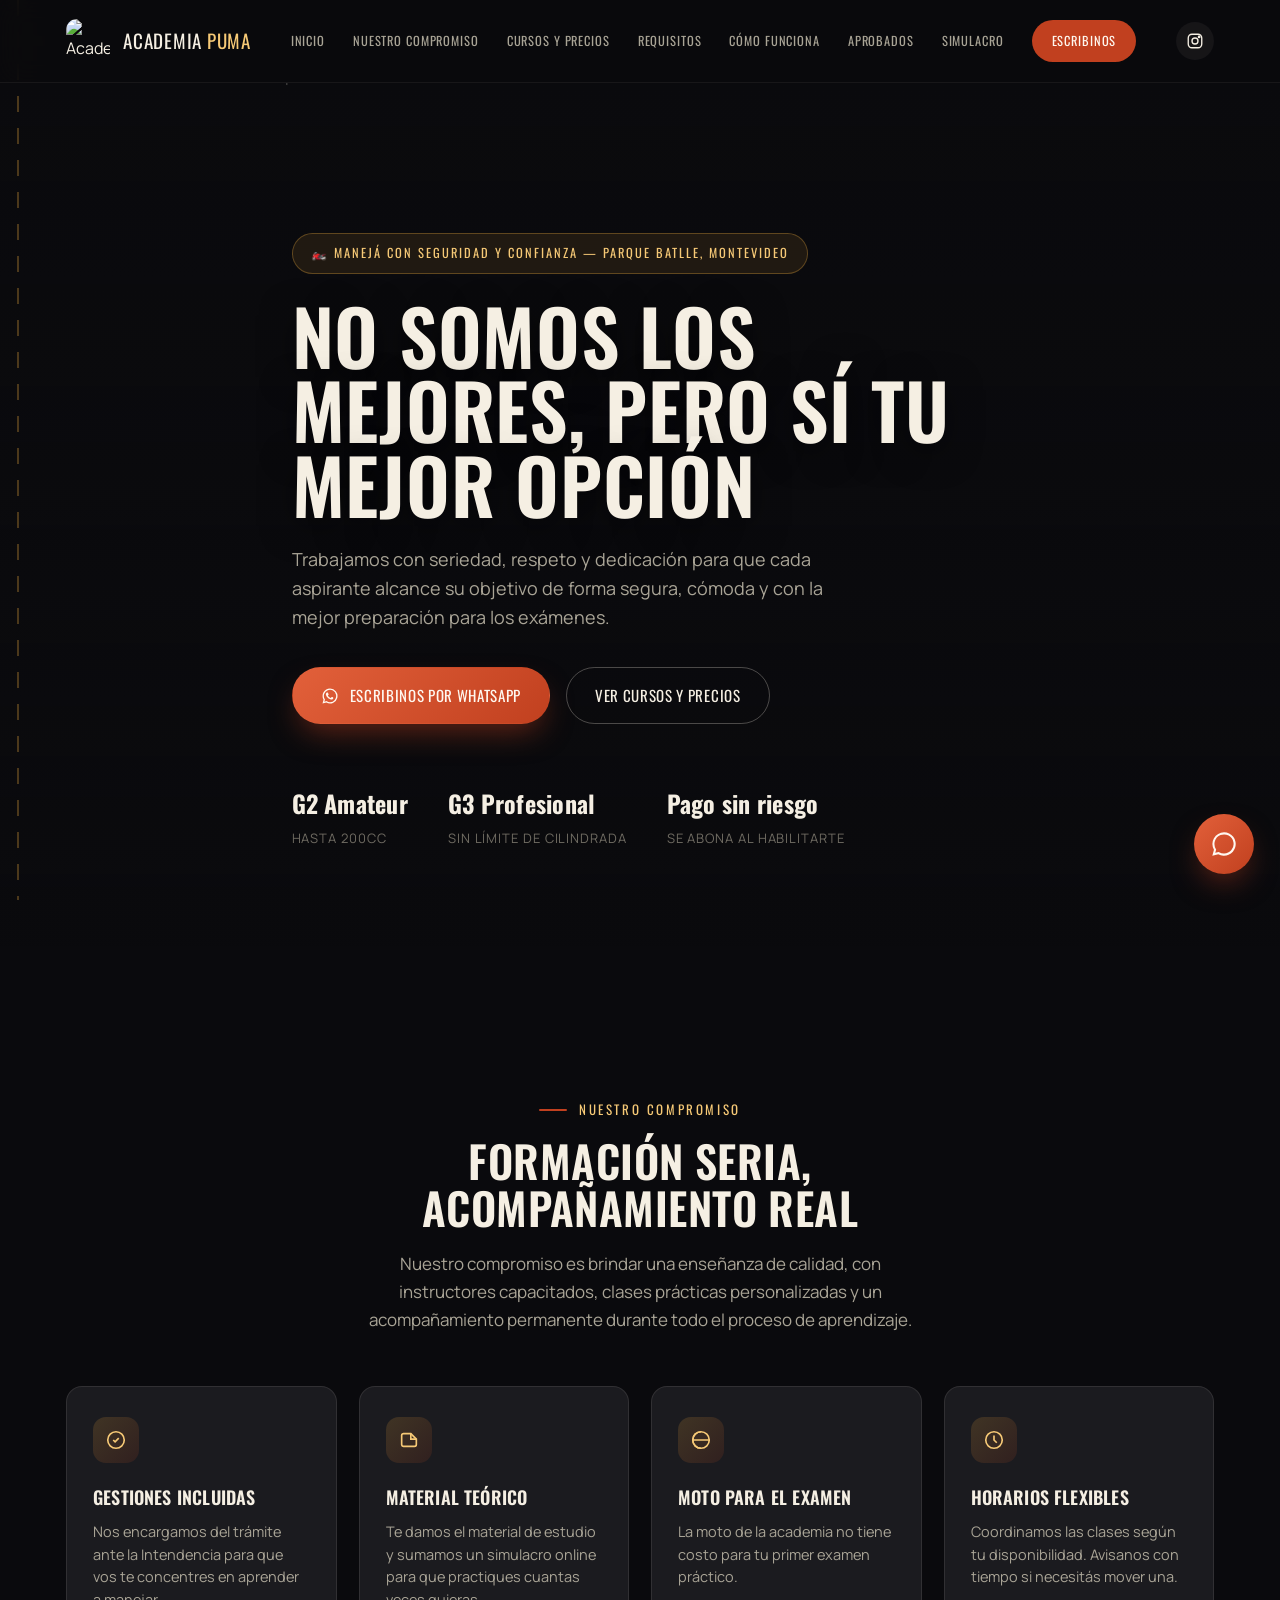
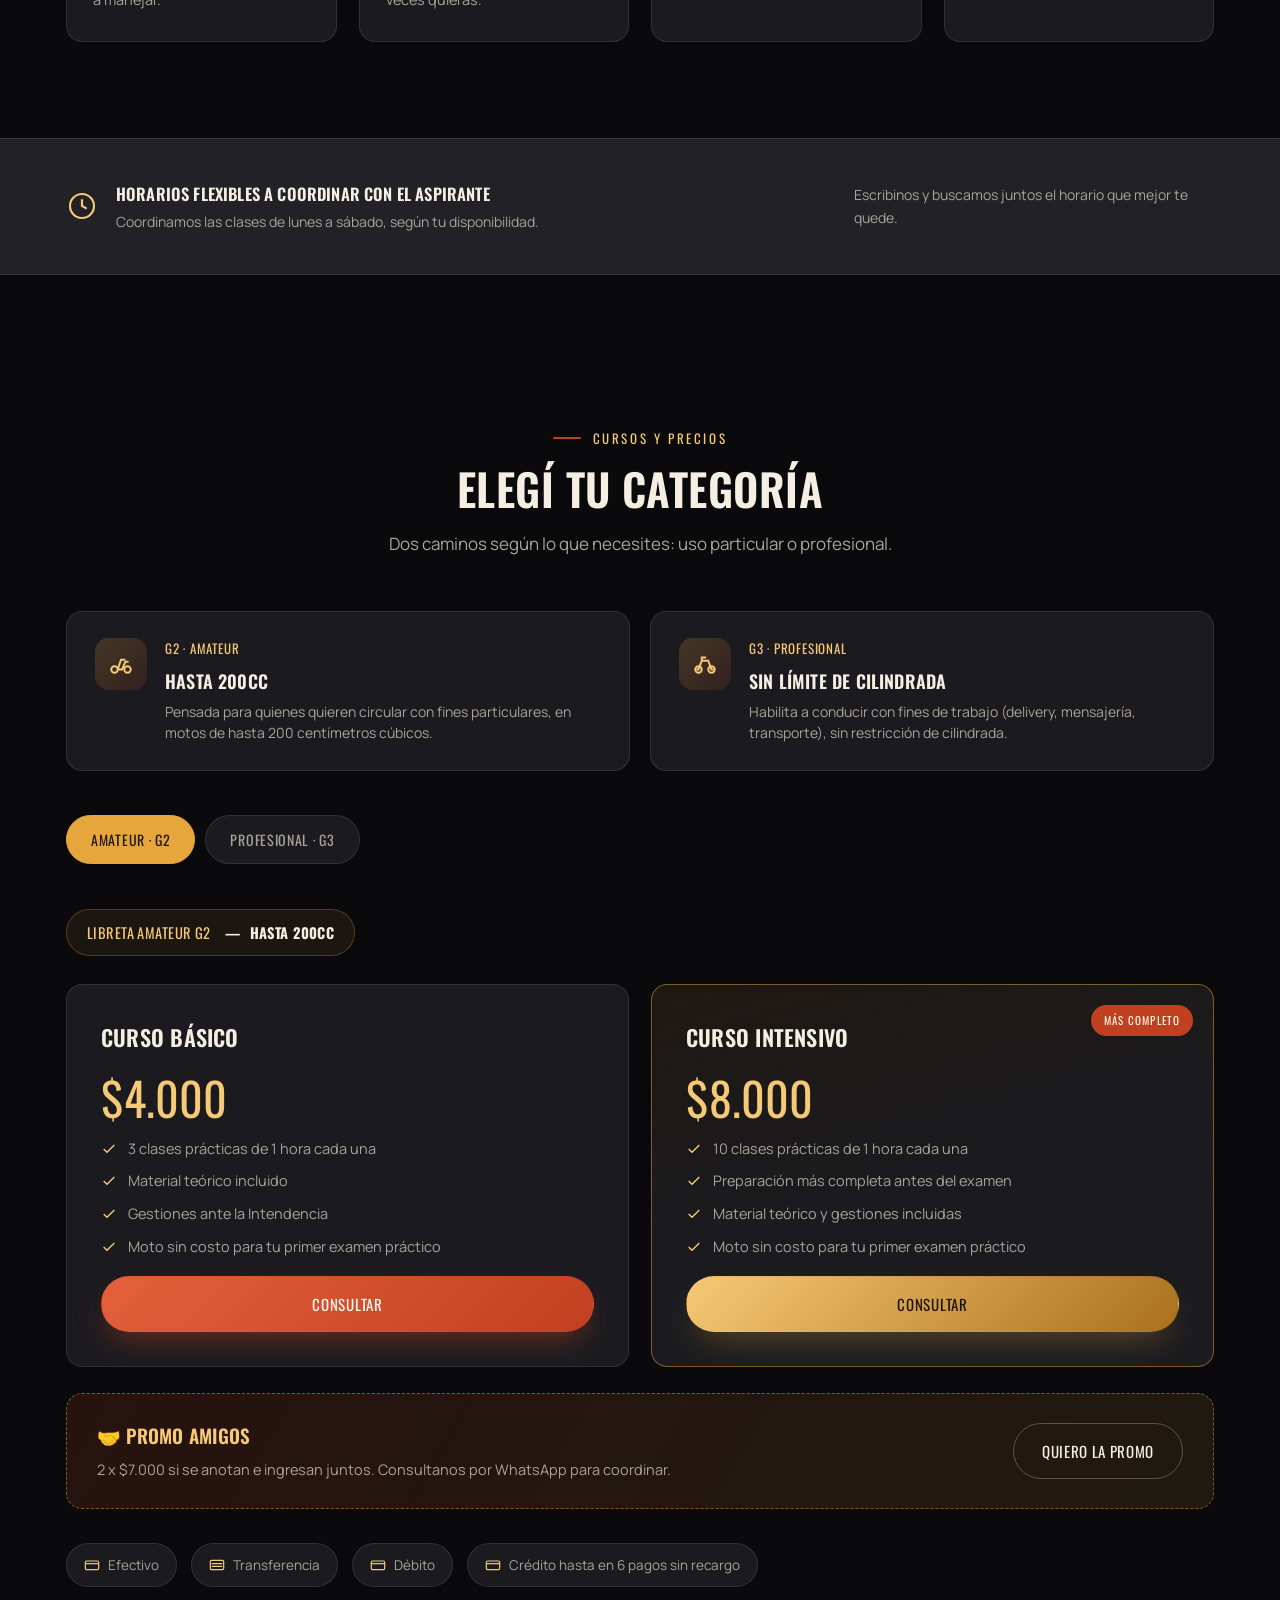
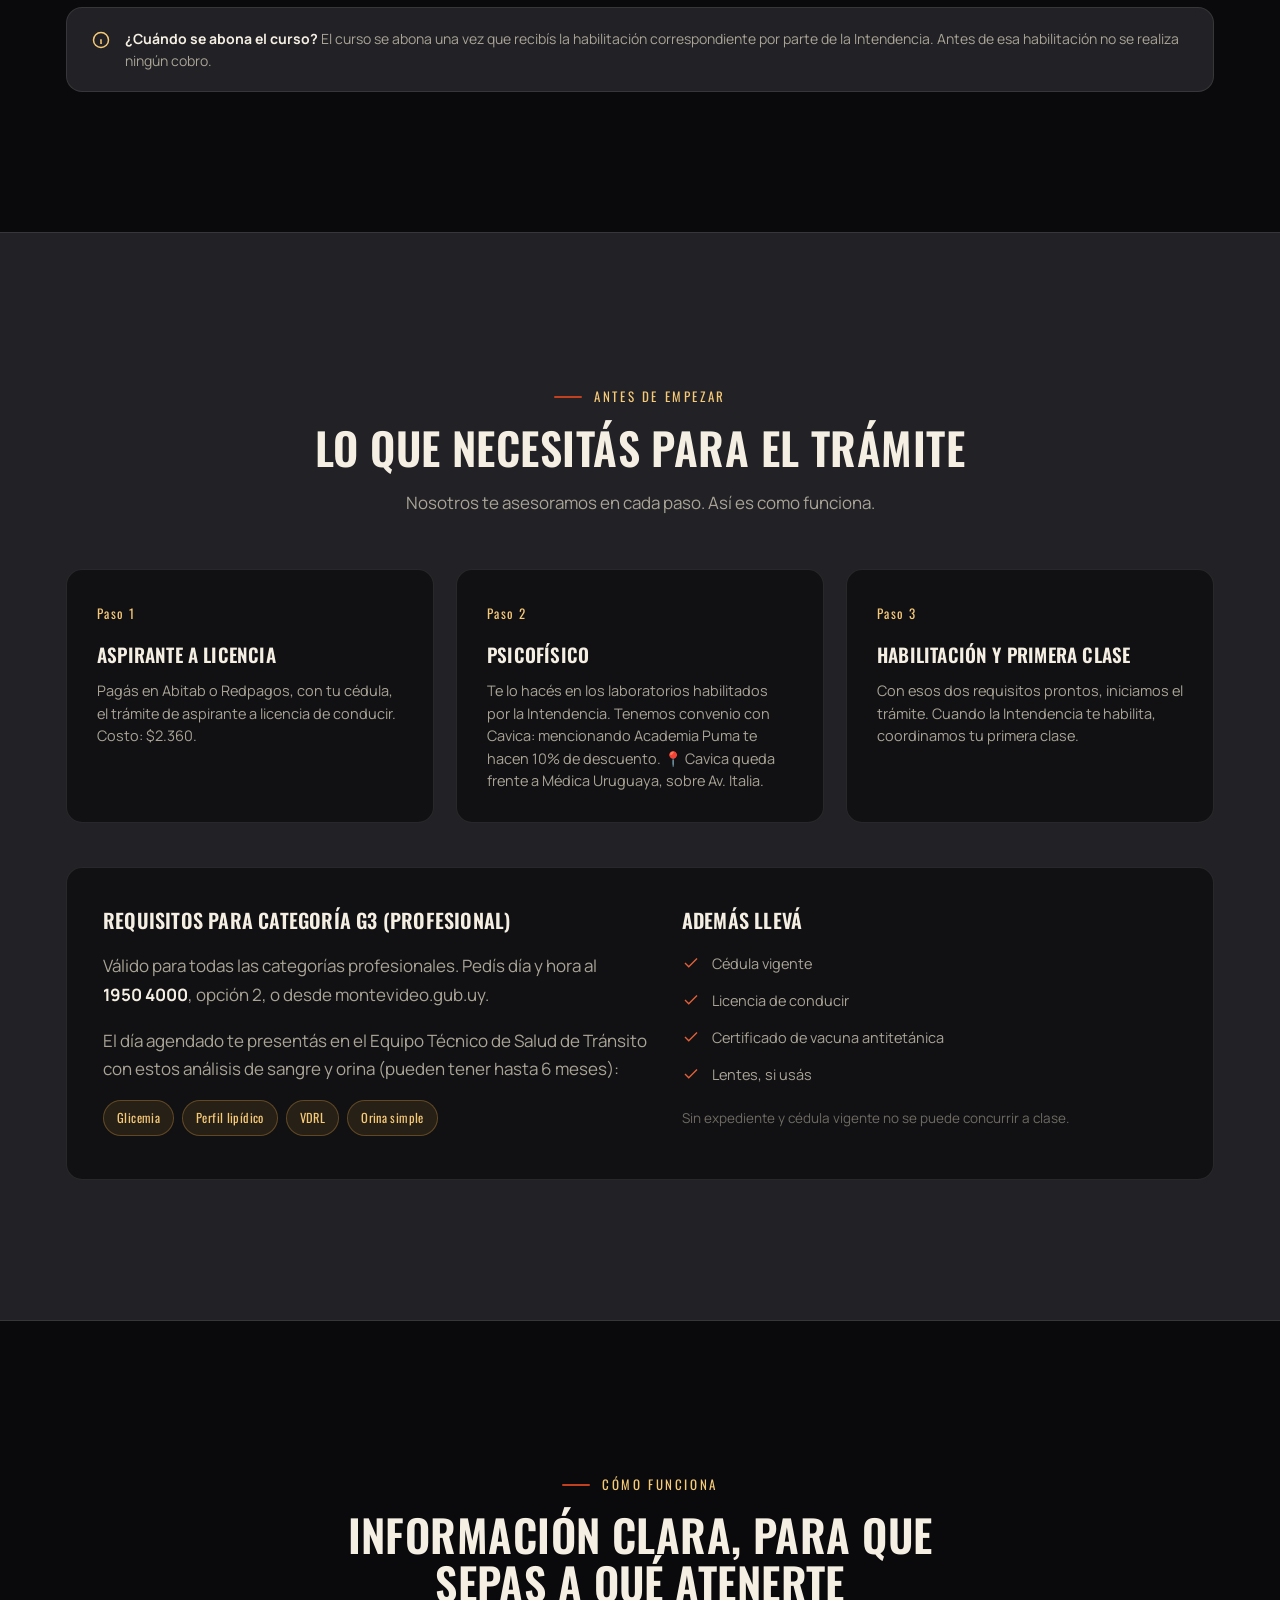
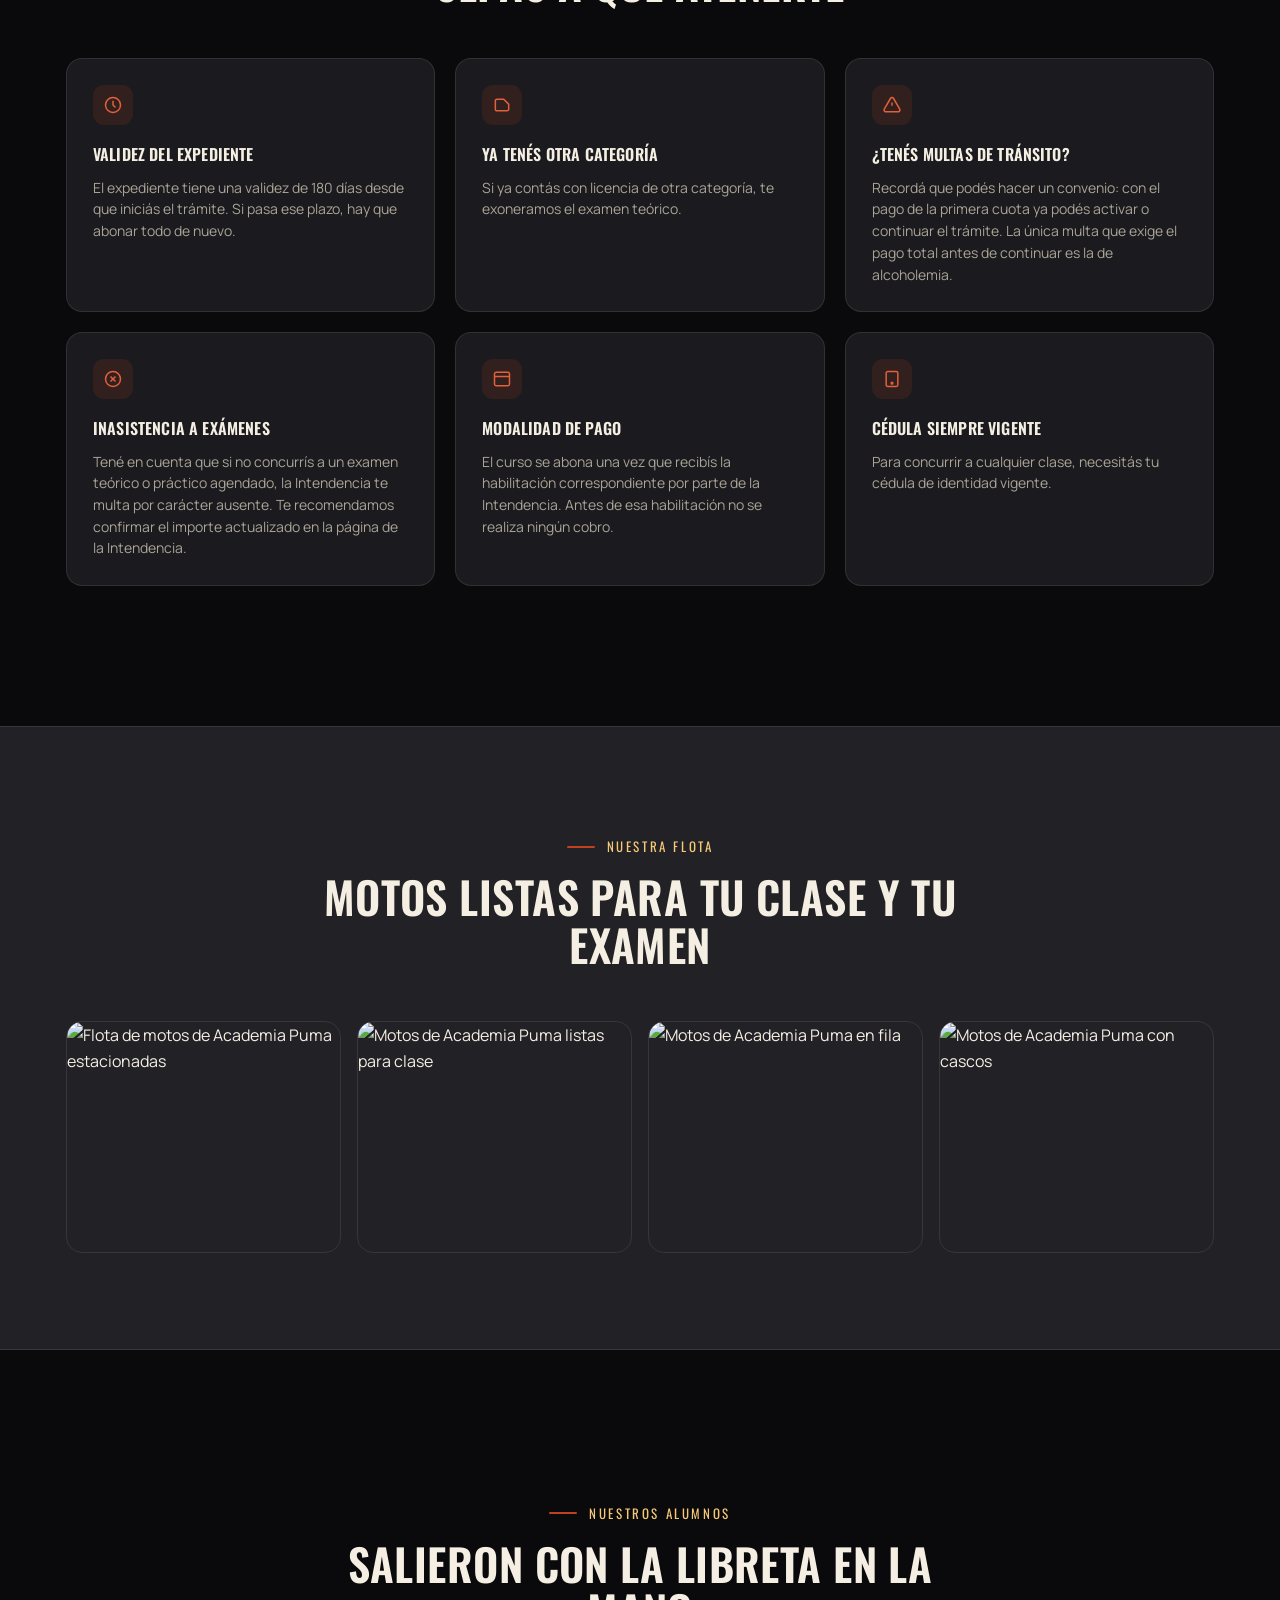
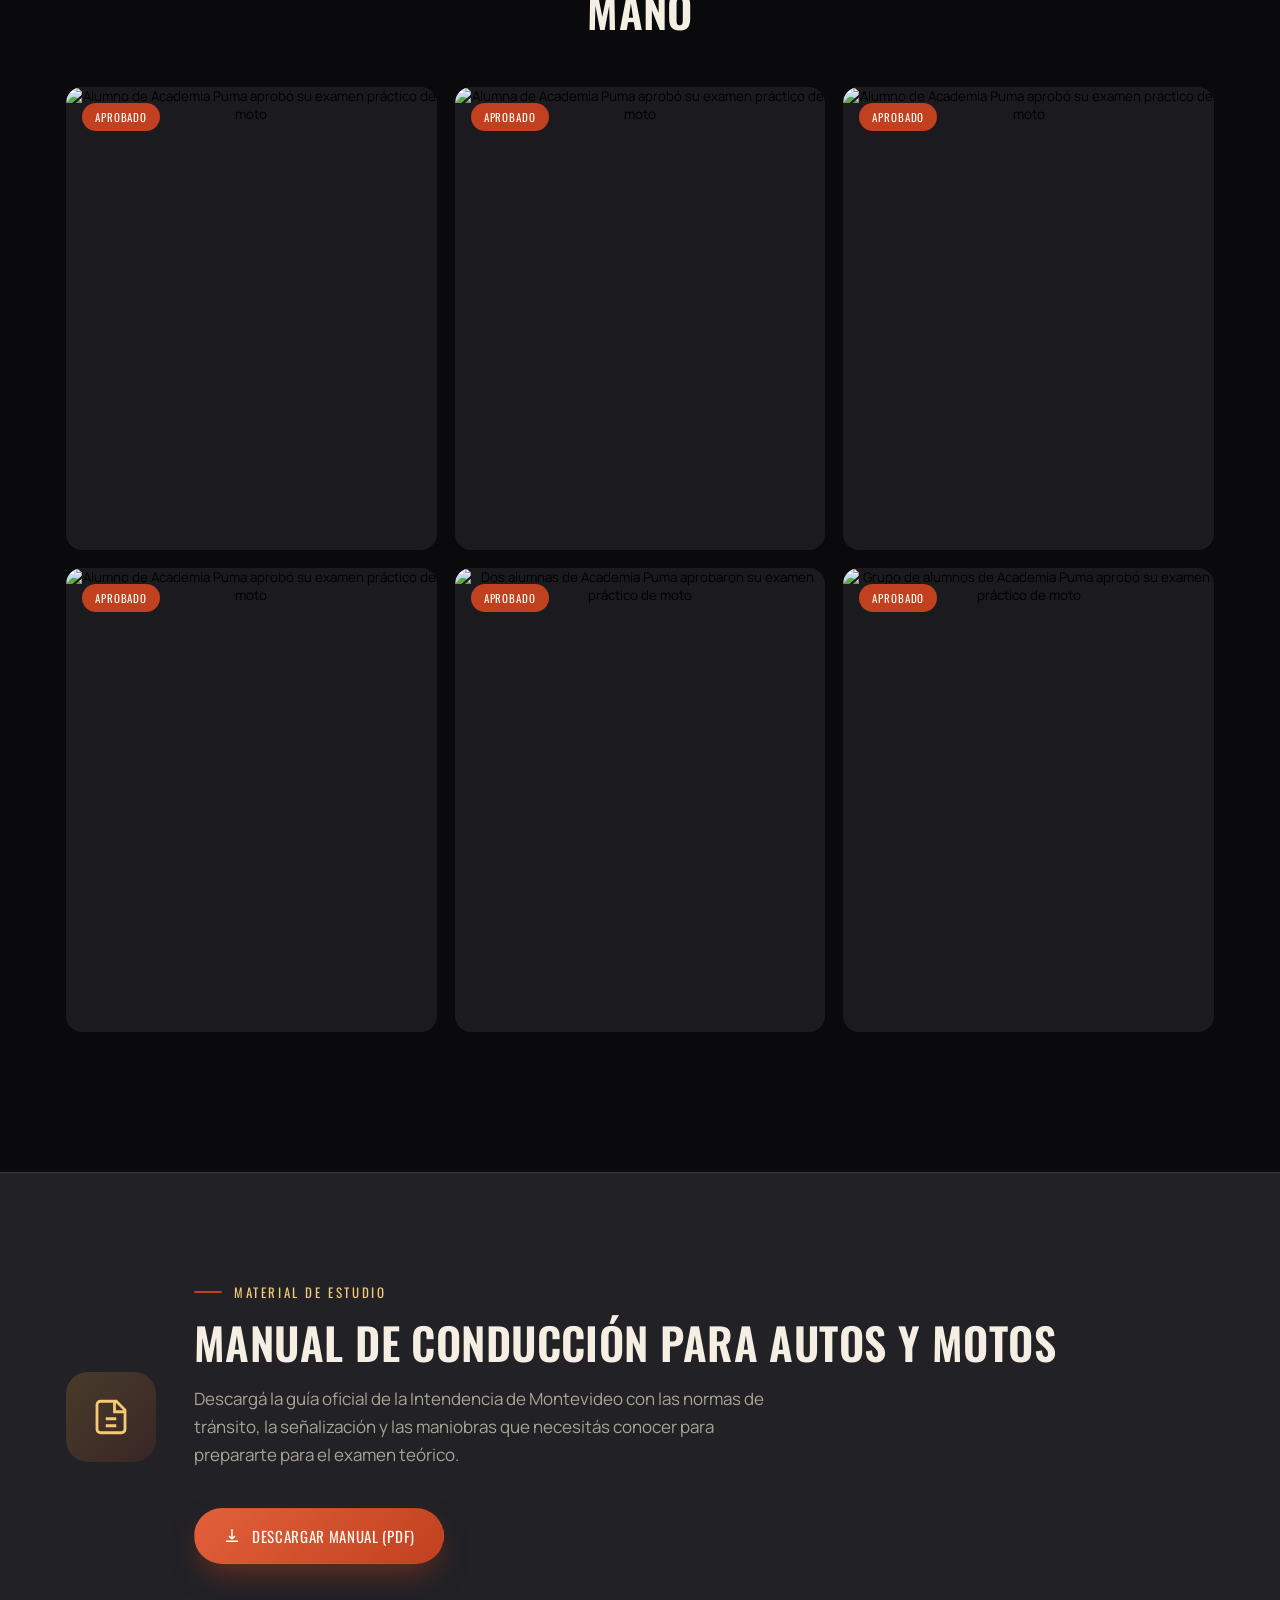
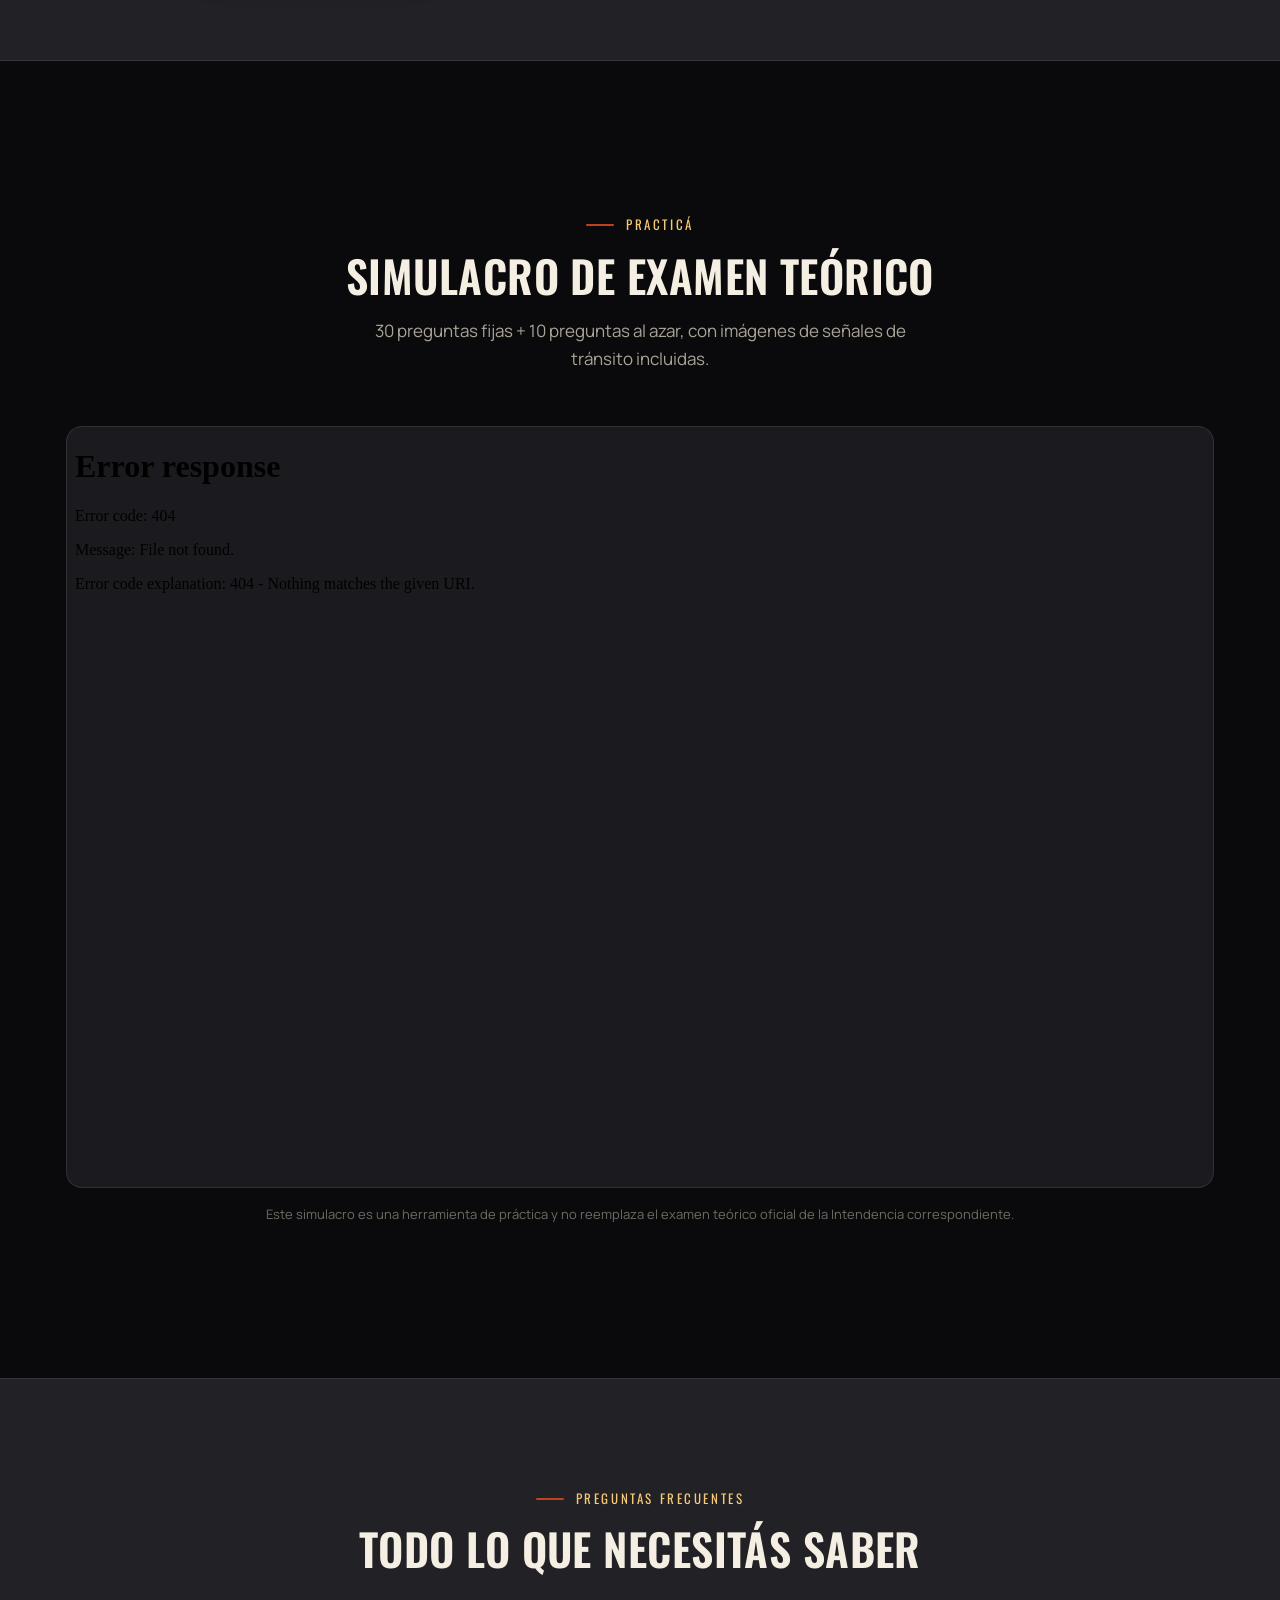
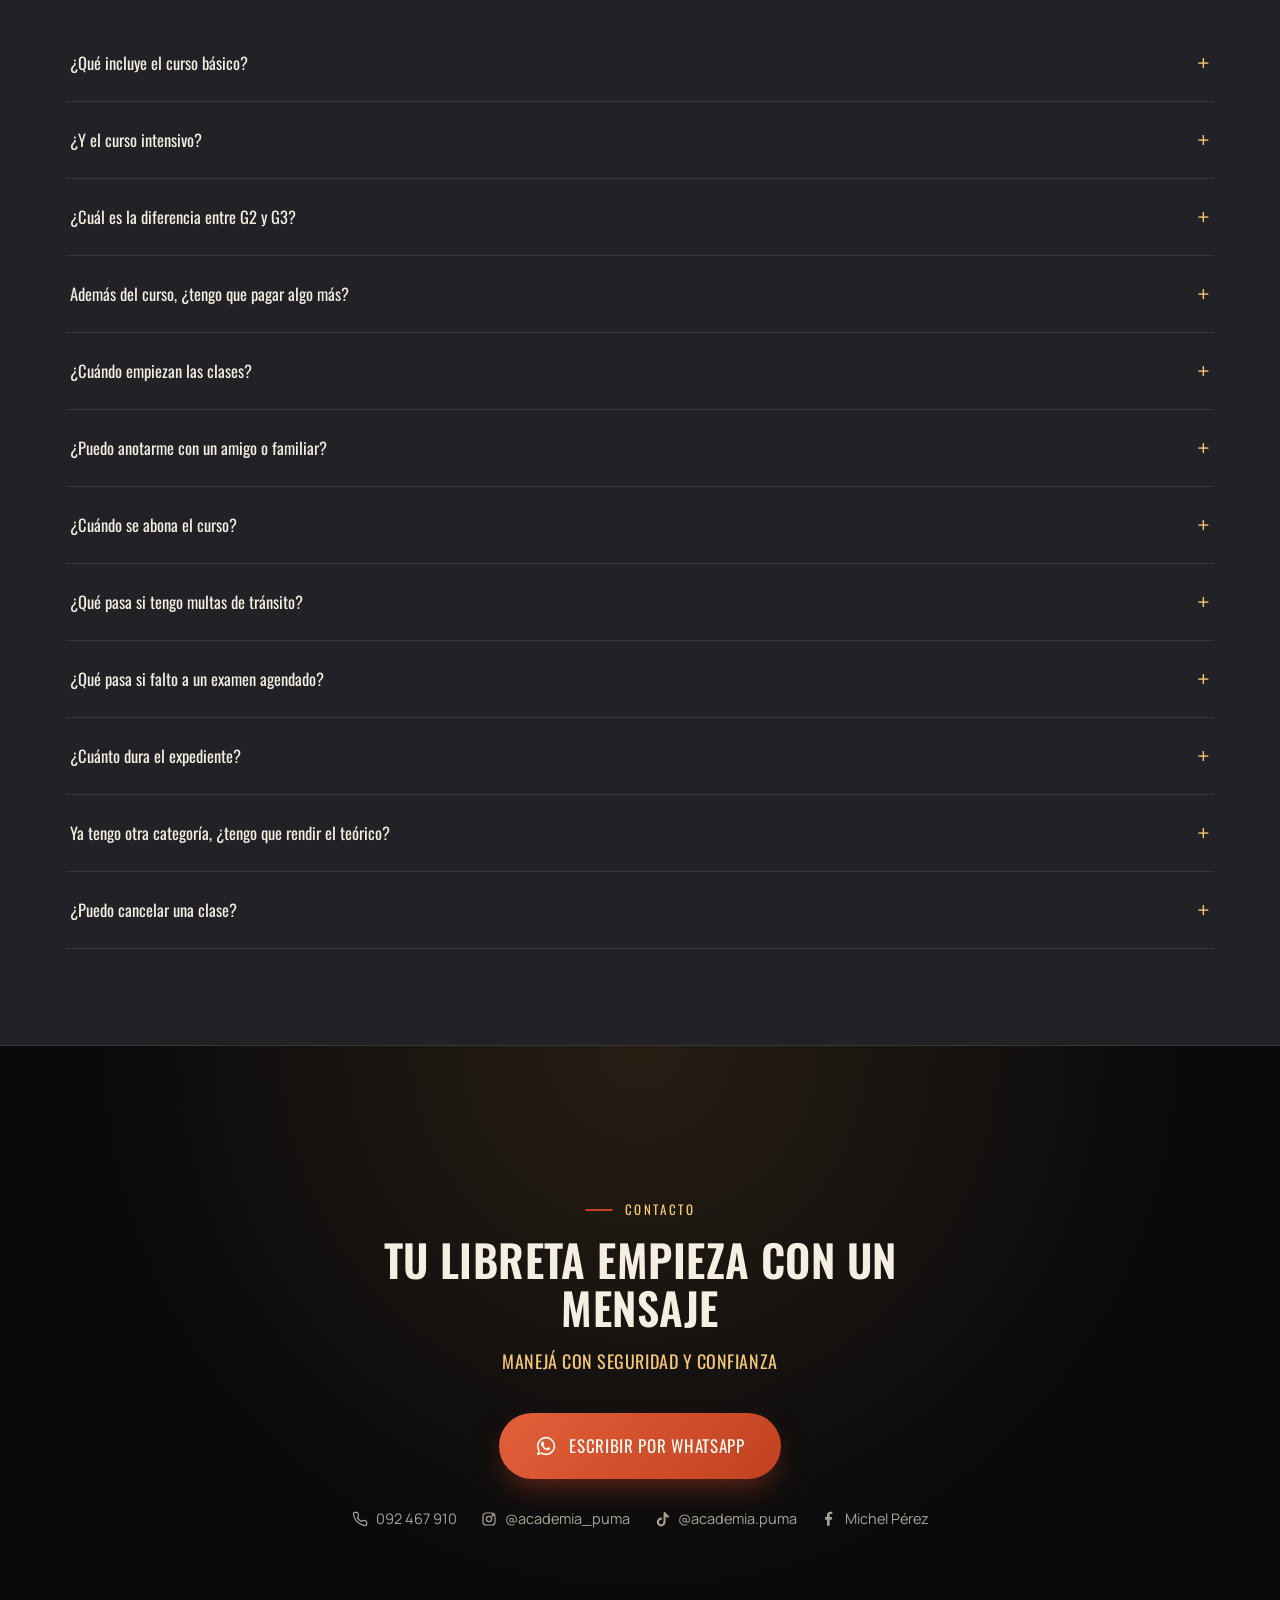
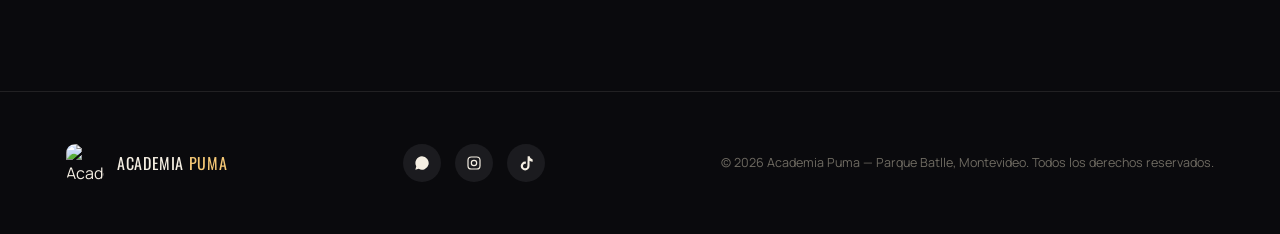
==== index.html @ cedd5160 "Add files via upload" ====
<!doctype html>
<html lang="es">
<head>
<meta charset="UTF-8">
<meta name="viewport" content="width=device-width, initial-scale=1.0">
<title>Academia de Manejo de Motos Montevideo | Parque Batlle</title>
<meta name="description" content="Academia Puma, escuela de conducción de motos en Parque Batlle, Montevideo. Cursos Libreta Amateur G2 (hasta 200cc) y Profesional G3 (sin límite de cilindrada), gestiones incluidas y acompañamiento en todo el proceso.">
<meta name="keywords" content="academia de moto, libreta de moto Montevideo, curso G2, curso G3, libreta amateur, libreta profesional, Parque Batlle, Academia Puma">
<meta name="author" content="Academia Puma">
<meta name="robots" content="index, follow">
<meta property="og:title" content="Academia de Manejo de Motos Montevideo | Parque Batlle">
<meta property="og:description" content="Manejá con seguridad y confianza. Cursos de moto G2 y G3 en Parque Batlle, Montevideo.">
<meta property="og:type" content="website">
<meta property="og:image" content="assets/images/logo.jpg">
<link rel="icon" type="image/jpeg" href="assets/images/logo.jpg">

<link rel="preconnect" href="https://fonts.googleapis.com">
<link rel="preconnect" href="https://fonts.gstatic.com" crossorigin>
<link href="https://fonts.googleapis.com/css2?family=Oswald:wght@500;600;700&family=Manrope:wght@400;500;600;700;800&display=swap" rel="stylesheet">

<link rel="stylesheet" href="styles.css">
</head>
<body>

<!-- ===== Firma visual: línea de ruta ===== -->
<div class="route-spine" aria-hidden="true"><div class="route-progress" id="routeProgress"></div></div>

<!-- ===================== HEADER / NAV ===================== -->
<header class="header" id="header">
  <div class="container header-inner">
    <a href="#inicio" class="brand">
      <img src="assets/images/logo.jpg" alt="Academia Puma" class="brand-logo">
      <span class="brand-name">ACADEMIA <span>PUMA</span></span>
    </a>

    <nav class="nav" id="mainNav">
      <a href="#inicio" class="nav-link">Inicio</a>
      <a href="#equipo" class="nav-link">Nuestro compromiso</a>
      <a href="#precios" class="nav-link">Cursos y precios</a>
      <a href="#requisitos" class="nav-link">Requisitos</a>
      <a href="#reglas" class="nav-link">Cómo funciona</a>
      <a href="#galeria" class="nav-link">Aprobados</a>
      <a href="#simulacro" class="nav-link">Simulacro</a>
      <a href="#contacto" class="nav-link nav-cta">Escribinos</a>
    </nav>

    <div class="header-actions">
      <a href="https://instagram.com/academia_puma" target="_blank" rel="noopener" class="icon-link" aria-label="Instagram">
        <svg viewBox="0 0 24 24" fill="none" stroke="currentColor" stroke-width="1.8"><rect x="3" y="3" width="18" height="18" rx="5"/><circle cx="12" cy="12" r="4"/><circle cx="17.5" cy="6.5" r="1"/></svg>
      </a>
      <button class="nav-toggle" id="navToggle" aria-label="Abrir menú" aria-expanded="false">
        <span></span><span></span><span></span>
      </button>
    </div>
  </div>
</header>

<main>

  <!-- ===================== HERO ===================== -->
  <section class="hero" id="inicio">
    <div class="hero-media">
      <img src="assets/images/motos_02.jpg" alt="Flota de motos de Academia Puma lista para las clases" class="hero-img">
      <div class="hero-overlay"></div>
    </div>

    <div class="container hero-content">
      <span class="hero-badge reveal">🏍️ Manejá con seguridad y confianza — Parque Batlle, Montevideo</span>
      <h1 class="hero-title reveal delay-1">No somos los mejores, <span class="accent">pero sí tu mejor opción</span></h1>
      <p class="hero-text reveal delay-2">
        Trabajamos con seriedad, respeto y dedicación para que cada aspirante alcance su objetivo
        de forma segura, cómoda y con la mejor preparación para los exámenes.
      </p>

      <div class="hero-actions reveal delay-3">
        <a href="https://wa.me/59892467910" target="_blank" rel="noopener" class="btn btn-primary">
          <svg viewBox="0 0 24 24" fill="currentColor"><path d="M12 2a10 10 0 0 0-8.6 15L2 22l5.1-1.3A10 10 0 1 0 12 2zm0 18.2a8.2 8.2 0 0 1-4.2-1.2l-.3-.2-3 .8.8-2.9-.2-.3A8.2 8.2 0 1 1 12 20.2zm4.5-6.1c-.2-.1-1.5-.7-1.7-.8-.2-.1-.4-.1-.6.1s-.7.8-.9 1c-.2.2-.3.2-.6.1a6.7 6.7 0 0 1-2-1.2 7.4 7.4 0 0 1-1.4-1.7c-.1-.2 0-.4.1-.5l.4-.5.3-.4a.6.6 0 0 0 0-.5c-.1-.1-.6-1.5-.9-2-.2-.5-.4-.5-.6-.5h-.5a1 1 0 0 0-.7.3 3 3 0 0 0-.9 2.2c0 1.3.9 2.6 1.1 2.8s1.7 2.6 4.1 3.6a13.6 13.6 0 0 0 1.4.5 3.3 3.3 0 0 0 1.5.1 2.5 2.5 0 0 0 1.6-1.1 2 2 0 0 0 .2-1.1c-.1-.1-.3-.2-.5-.3z"/></svg>
          Escribinos por WhatsApp
        </a>
        <a href="#precios" class="btn btn-ghost">Ver cursos y precios</a>
      </div>

      <div class="hero-stats reveal delay-3">
        <div class="hero-stat"><b>G2 Amateur</b><span>Hasta 200cc</span></div>
        <div class="hero-stat"><b>G3 Profesional</b><span>Sin límite de cilindrada</span></div>
        <div class="hero-stat"><b>Pago sin riesgo</b><span>Se abona al habilitarte</span></div>
      </div>
    </div>
  </section>

  <!-- ===================== NUESTRO COMPROMISO ===================== -->
  <section class="features" id="equipo">
    <div class="container">
      <div class="section-head reveal center">
        <p class="eyebrow">Nuestro compromiso</p>
        <h2 class="section-title">Formación seria, acompañamiento real</h2>
        <p class="section-text center-text">Nuestro compromiso es brindar una enseñanza de calidad, con instructores capacitados, clases prácticas personalizadas y un acompañamiento permanente durante todo el proceso de aprendizaje.</p>
      </div>

      <div class="features-grid">
        <div class="feature-card reveal delay-1">
          <div class="feature-mark"><svg viewBox="0 0 24 24" fill="none" stroke="currentColor" stroke-width="1.8"><path d="M9 12l2 2 4-4"/><circle cx="12" cy="12" r="9"/></svg></div>
          <h3>Gestiones incluidas</h3>
          <p>Nos encargamos del trámite ante la Intendencia para que vos te concentres en aprender a manejar.</p>
        </div>
        <div class="feature-card reveal delay-2">
          <div class="feature-mark"><svg viewBox="0 0 24 24" fill="none" stroke="currentColor" stroke-width="1.8"><path d="M4 17V7a2 2 0 0 1 2-2h8l6 6v6a2 2 0 0 1-2 2H6a2 2 0 0 1-2-2z"/><path d="M14 5v6h6"/></svg></div>
          <h3>Material teórico</h3>
          <p>Te damos el material de estudio y sumamos un simulacro online para que practiques cuantas veces quieras.</p>
        </div>
        <div class="feature-card reveal delay-3">
          <div class="feature-mark"><svg viewBox="0 0 24 24" fill="none" stroke="currentColor" stroke-width="1.8"><circle cx="12" cy="12" r="9"/><path d="M12 3a9 9 0 0 0 0 18M3 12h18"/></svg></div>
          <h3>Moto para el examen</h3>
          <p>La moto de la academia no tiene costo para tu primer examen práctico.</p>
        </div>
        <div class="feature-card reveal delay-4">
          <div class="feature-mark"><svg viewBox="0 0 24 24" fill="none" stroke="currentColor" stroke-width="1.8"><circle cx="12" cy="12" r="9"/><path d="M12 7v5l3 3"/></svg></div>
          <h3>Horarios flexibles</h3>
          <p>Coordinamos las clases según tu disponibilidad. Avisanos con tiempo si necesitás mover una.</p>
        </div>
      </div>
    </div>
  </section>

  <!-- ===================== HORARIOS ===================== -->
  <section class="schedule">
    <div class="container schedule-inner">
      <div class="schedule-left reveal">
        <svg viewBox="0 0 24 24" fill="none" stroke="currentColor" stroke-width="1.6"><circle cx="12" cy="12" r="9"/><path d="M12 7v5l3.5 2"/></svg>
        <div>
          <h3>Horarios flexibles a coordinar con el aspirante</h3>
          <p>Coordinamos las clases de lunes a sábado, según tu disponibilidad.</p>
        </div>
      </div>
      <p class="schedule-note reveal delay-1">Escribinos y buscamos juntos el horario que mejor te quede.</p>
    </div>
  </section>

  <!-- ===================== CURSOS Y PRECIOS ===================== -->
  <section class="pricing" id="precios">
    <div class="container">
      <div class="section-head reveal center">
        <p class="eyebrow">Cursos y precios</p>
        <h2 class="section-title">Elegí tu categoría</h2>
        <p class="section-text center-text">Dos caminos según lo que necesites: uso particular o profesional.</p>
      </div>

      <div class="compare-grid reveal">
        <div class="compare-card">
          <div class="cc-icon"><svg viewBox="0 0 24 24" fill="none" stroke="currentColor" stroke-width="1.8"><circle cx="6" cy="17" r="3"/><circle cx="18" cy="17" r="3"/><path d="M9 17h4l3-7h3M9 17l3-9h4"/></svg></div>
          <div>
            <span class="cc-cc">G2 · Amateur</span>
            <h3>Hasta 200cc</h3>
            <p>Pensada para quienes quieren circular con fines particulares, en motos de hasta 200 centímetros cúbicos.</p>
          </div>
        </div>
        <div class="compare-card">
          <div class="cc-icon"><svg viewBox="0 0 24 24" fill="none" stroke="currentColor" stroke-width="1.8"><circle cx="6" cy="17" r="3"/><circle cx="18" cy="17" r="3"/><path d="M4 17h2l3-8h6l3 8h2M9 9V6h4"/></svg></div>
          <div>
            <span class="cc-cc">G3 · Profesional</span>
            <h3>Sin límite de cilindrada</h3>
            <p>Habilita a conducir con fines de trabajo (delivery, mensajería, transporte), sin restricción de cilindrada.</p>
          </div>
        </div>
      </div>

      <div class="plan-tabs reveal">
        <button class="plan-tab active" data-plan="g2">Amateur · G2</button>
        <button class="plan-tab" data-plan="g3">Profesional · G3</button>
      </div>

      <!-- ---------- PLAN G2 ---------- -->
      <div class="plan-panel active" data-plan="g2">
        <p class="plan-caption">Libreta Amateur G2 <b>&nbsp;—&nbsp; hasta 200cc</b></p>
        <div class="pricing-grid reveal">
          <div class="price-card">
            <h3>Curso básico</h3>
            <div class="amount">$4.000</div>
            <ul class="includes">
              <li><svg viewBox="0 0 24 24" fill="none" stroke="currentColor" stroke-width="2"><path d="M20 6L9 17l-5-5"/></svg>3 clases prácticas de 1 hora cada una</li>
              <li><svg viewBox="0 0 24 24" fill="none" stroke="currentColor" stroke-width="2"><path d="M20 6L9 17l-5-5"/></svg>Material teórico incluido</li>
              <li><svg viewBox="0 0 24 24" fill="none" stroke="currentColor" stroke-width="2"><path d="M20 6L9 17l-5-5"/></svg>Gestiones ante la Intendencia</li>
              <li><svg viewBox="0 0 24 24" fill="none" stroke="currentColor" stroke-width="2"><path d="M20 6L9 17l-5-5"/></svg>Moto sin costo para tu primer examen práctico</li>
            </ul>
            <a href="https://wa.me/59892467910" target="_blank" rel="noopener" class="btn btn-primary btn-block">Consultar</a>
          </div>
          <div class="price-card featured">
            <span class="tag-corner">Más completo</span>
            <h3>Curso intensivo</h3>
            <div class="amount">$8.000</div>
            <ul class="includes">
              <li><svg viewBox="0 0 24 24" fill="none" stroke="currentColor" stroke-width="2"><path d="M20 6L9 17l-5-5"/></svg>10 clases prácticas de 1 hora cada una</li>
              <li><svg viewBox="0 0 24 24" fill="none" stroke="currentColor" stroke-width="2"><path d="M20 6L9 17l-5-5"/></svg>Preparación más completa antes del examen</li>
              <li><svg viewBox="0 0 24 24" fill="none" stroke="currentColor" stroke-width="2"><path d="M20 6L9 17l-5-5"/></svg>Material teórico y gestiones incluidas</li>
              <li><svg viewBox="0 0 24 24" fill="none" stroke="currentColor" stroke-width="2"><path d="M20 6L9 17l-5-5"/></svg>Moto sin costo para tu primer examen práctico</li>
            </ul>
            <a href="https://wa.me/59892467910" target="_blank" rel="noopener" class="btn btn-gold btn-block">Consultar</a>
          </div>
        </div>

        <div class="promo-banner reveal">
          <div>
            <h4>🤝 Promo amigos</h4>
            <p>2 x $7.000 si se anotan e ingresan juntos. Consultanos por WhatsApp para coordinar.</p>
          </div>
          <a href="https://wa.me/59892467910" target="_blank" rel="noopener" class="btn btn-ghost">Quiero la promo</a>
        </div>
      </div>

      <!-- ---------- PLAN G3 ---------- -->
      <div class="plan-panel" data-plan="g3">
        <p class="plan-caption">Libreta Profesional G3 <b>&nbsp;—&nbsp; sin límite de cilindrada</b></p>
        <div class="pricing-grid reveal">
          <div class="price-card featured">
            <span class="tag-corner">Curso G3</span>
            <h3>Curso profesional</h3>
            <div class="amount">$4.500</div>
            <ul class="includes">
              <li><svg viewBox="0 0 24 24" fill="none" stroke="currentColor" stroke-width="2"><path d="M20 6L9 17l-5-5"/></svg>2 clases prácticas de 1 hora cada una</li>
              <li><svg viewBox="0 0 24 24" fill="none" stroke="currentColor" stroke-width="2"><path d="M20 6L9 17l-5-5"/></svg>Gestiones ante la IMM</li>
              <li><svg viewBox="0 0 24 24" fill="none" stroke="currentColor" stroke-width="2"><path d="M20 6L9 17l-5-5"/></svg>Moto sin costo para tu primer examen práctico</li>
              <li><svg viewBox="0 0 24 24" fill="none" stroke="currentColor" stroke-width="2"><path d="M20 6L9 17l-5-5"/></svg>Si ya tenés otra categoría, exoneramos el teórico</li>
            </ul>
            <a href="https://wa.me/59892467910" target="_blank" rel="noopener" class="btn btn-gold btn-block">Consultar</a>
          </div>
          <div class="price-card">
            <h3>Valores adicionales</h3>
            <div class="amount" style="font-size:26px">A tu ritmo</div>
            <ul class="includes">
              <li><svg viewBox="0 0 24 24" fill="none" stroke="currentColor" stroke-width="2"><path d="M20 6L9 17l-5-5"/></svg>Clase adicional: <strong style="color:var(--gold-2)">&nbsp;$1.100</strong></li>
              <li><svg viewBox="0 0 24 24" fill="none" stroke="currentColor" stroke-width="2"><path d="M20 6L9 17l-5-5"/></svg>Alquiler adicional de moto: <strong style="color:var(--gold-2)">&nbsp;$1.900</strong></li>
              <li><svg viewBox="0 0 24 24" fill="none" stroke="currentColor" stroke-width="2"><path d="M20 6L9 17l-5-5"/></svg>Válido para categoría G3</li>
            </ul>
            <a href="https://wa.me/59892467910" target="_blank" rel="noopener" class="btn btn-ghost btn-block">Consultar</a>
          </div>
        </div>
      </div>

      <div class="paymethods reveal">
        <span class="paymethod"><svg viewBox="0 0 24 24" fill="none" stroke="currentColor" stroke-width="1.8"><rect x="2" y="6" width="20" height="13" rx="2"/><path d="M2 10h20"/></svg>Efectivo</span>
        <span class="paymethod"><svg viewBox="0 0 24 24" fill="none" stroke="currentColor" stroke-width="1.8"><path d="M4 10h16M4 14h16"/><rect x="2" y="5" width="20" height="14" rx="2"/></svg>Transferencia</span>
        <span class="paymethod"><svg viewBox="0 0 24 24" fill="none" stroke="currentColor" stroke-width="1.8"><rect x="2" y="6" width="20" height="13" rx="2"/><path d="M2 10h20"/></svg>Débito</span>
        <span class="paymethod"><svg viewBox="0 0 24 24" fill="none" stroke="currentColor" stroke-width="1.8"><rect x="2" y="6" width="20" height="13" rx="2"/><path d="M2 10h20"/></svg>Crédito hasta en 6 pagos sin recargo</span>
      </div>

      <div class="note-banner reveal">
        <svg viewBox="0 0 24 24" fill="none" stroke="currentColor" stroke-width="1.8"><circle cx="12" cy="12" r="9"/><path d="M12 8h.01M11 12h1v4h1"/></svg>
        <p><strong>¿Cuándo se abona el curso?</strong> El curso se abona una vez que recibís la habilitación correspondiente por parte de la Intendencia. Antes de esa habilitación no se realiza ningún cobro.</p>
      </div>
    </div>
  </section>

  <!-- ===================== REQUISITOS / TRÁMITE ===================== -->
  <section class="steps" id="requisitos">
    <div class="container">
      <div class="section-head reveal center">
        <p class="eyebrow">Antes de empezar</p>
        <h2 class="section-title">Lo que necesitás para el trámite</h2>
        <p class="section-text center-text">Nosotros te asesoramos en cada paso. Así es como funciona.</p>
      </div>

      <div class="steps-grid">
        <div class="step-card reveal delay-1">
          <span class="step-num">Paso 1</span>
          <h3>Aspirante a licencia</h3>
          <p>Pagás en Abitab o Redpagos, con tu cédula, el trámite de aspirante a licencia de conducir. Costo: $2.360.</p>
        </div>
        <div class="step-card reveal delay-2">
          <span class="step-num">Paso 2</span>
          <h3>Psicofísico</h3>
          <p>Te lo hacés en los laboratorios habilitados por la Intendencia. Tenemos convenio con Cavica: mencionando Academia Puma te hacen 10% de descuento. 📍 Cavica queda frente a Médica Uruguaya, sobre Av. Italia.</p>
        </div>
        <div class="step-card reveal delay-3">
          <span class="step-num">Paso 3</span>
          <h3>Habilitación y primera clase</h3>
          <p>Con esos dos requisitos prontos, iniciamos el trámite. Cuando la Intendencia te habilita, coordinamos tu primera clase.</p>
        </div>
      </div>

      <div class="req-box reveal">
        <div>
          <h3>Requisitos para categoría G3 (Profesional)</h3>
          <p class="section-text" style="margin-top:0">Válido para todas las categorías profesionales. Pedís día y hora al <strong style="color:var(--bone)">1950&nbsp;4000</strong>, opción 2, o desde <a href="https://montevideo.gub.uy" target="_blank" rel="noopener">montevideo.gub.uy</a>.</p>
          <p class="section-text">El día agendado te presentás en el Equipo Técnico de Salud de Tránsito con estos análisis de sangre y orina (pueden tener hasta 6 meses):</p>
          <div class="exam-values">
            <span>Glicemia</span>
            <span>Perfil lipídico</span>
            <span>VDRL</span>
            <span>Orina simple</span>
          </div>
        </div>
        <div>
          <h3>Además llevá</h3>
          <ul class="req-list">
            <li><svg viewBox="0 0 24 24" fill="none" stroke="currentColor" stroke-width="1.8"><path d="M20 6L9 17l-5-5"/></svg>Cédula vigente</li>
            <li><svg viewBox="0 0 24 24" fill="none" stroke="currentColor" stroke-width="1.8"><path d="M20 6L9 17l-5-5"/></svg>Licencia de conducir</li>
            <li><svg viewBox="0 0 24 24" fill="none" stroke="currentColor" stroke-width="1.8"><path d="M20 6L9 17l-5-5"/></svg>Certificado de vacuna antitetánica</li>
            <li><svg viewBox="0 0 24 24" fill="none" stroke="currentColor" stroke-width="1.8"><path d="M20 6L9 17l-5-5"/></svg>Lentes, si usás</li>
          </ul>
          <p class="req-note">Sin expediente y cédula vigente no se puede concurrir a clase.</p>
        </div>
      </div>
    </div>
  </section>

  <!-- ===================== CÓMO FUNCIONA ===================== -->
  <section class="rules" id="reglas">
    <div class="container">
      <div class="section-head reveal center">
        <p class="eyebrow">Cómo funciona</p>
        <h2 class="section-title">Información clara, para que sepas a qué atenerte</h2>
      </div>

      <div class="rules-grid">
        <div class="rule-card reveal delay-1">
          <div class="rule-icon"><svg viewBox="0 0 24 24" fill="none" stroke="currentColor" stroke-width="1.8"><circle cx="12" cy="12" r="9"/><path d="M12 7v5l3 3"/></svg></div>
          <h4>Validez del expediente</h4>
          <p>El expediente tiene una validez de 180 días desde que iniciás el trámite. Si pasa ese plazo, hay que abonar todo de nuevo.</p>
        </div>
        <div class="rule-card reveal delay-2">
          <div class="rule-icon"><svg viewBox="0 0 24 24" fill="none" stroke="currentColor" stroke-width="1.8"><path d="M4 17V7a2 2 0 0 1 2-2h8l6 6v6a2 2 0 0 1-2 2H6a2 2 0 0 1-2-2z"/></svg></div>
          <h4>Ya tenés otra categoría</h4>
          <p>Si ya contás con licencia de otra categoría, te exoneramos el examen teórico.</p>
        </div>
        <div class="rule-card reveal delay-3">
          <div class="rule-icon"><svg viewBox="0 0 24 24" fill="none" stroke="currentColor" stroke-width="1.8"><path d="M12 9v4M12 17h.01"/><path d="M10.3 3.9L2.7 17a2 2 0 0 0 1.7 3h15.2a2 2 0 0 0 1.7-3L13.7 3.9a2 2 0 0 0-3.4 0z"/></svg></div>
          <h4>¿Tenés multas de tránsito?</h4>
          <p>Recordá que podés hacer un convenio: con el pago de la primera cuota ya podés activar o continuar el trámite. La única multa que exige el pago total antes de continuar es la de alcoholemia.</p>
        </div>
        <div class="rule-card reveal delay-1">
          <div class="rule-icon"><svg viewBox="0 0 24 24" fill="none" stroke="currentColor" stroke-width="1.8"><circle cx="12" cy="12" r="9"/><path d="M15 9l-6 6M9 9l6 6"/></svg></div>
          <h4>Inasistencia a exámenes</h4>
          <p>Tené en cuenta que si no concurrís a un examen teórico o práctico agendado, la Intendencia te multa por carácter ausente. Te recomendamos confirmar el importe actualizado en la página de la Intendencia.</p>
        </div>
        <div class="rule-card reveal delay-2">
          <div class="rule-icon"><svg viewBox="0 0 24 24" fill="none" stroke="currentColor" stroke-width="1.8"><rect x="3" y="4" width="18" height="16" rx="2"/><path d="M3 9h18"/></svg></div>
          <h4>Modalidad de pago</h4>
          <p>El curso se abona una vez que recibís la habilitación correspondiente por parte de la Intendencia. Antes de esa habilitación no se realiza ningún cobro.</p>
        </div>
        <div class="rule-card reveal delay-3">
          <div class="rule-icon"><svg viewBox="0 0 24 24" fill="none" stroke="currentColor" stroke-width="1.8"><rect x="5" y="3" width="14" height="18" rx="2"/><circle cx="12" cy="17" r="1"/></svg></div>
          <h4>Cédula siempre vigente</h4>
          <p>Para concurrir a cualquier clase, necesitás tu cédula de identidad vigente.</p>
        </div>
      </div>
    </div>
  </section>

  <!-- ===================== FLOTA ===================== -->
  <section class="fleet" id="flota">
    <div class="container">
      <div class="section-head reveal center">
        <p class="eyebrow">Nuestra flota</p>
        <h2 class="section-title">Motos listas para tu clase y tu examen</h2>
      </div>
      <div class="fleet-grid">
        <img class="reveal delay-1" src="assets/images/motos_03.jpg" alt="Flota de motos de Academia Puma estacionadas" loading="lazy">
        <img class="reveal delay-2" src="assets/images/motos_04.jpg" alt="Motos de Academia Puma listas para clase" loading="lazy">
        <img class="reveal delay-3" src="assets/images/motos_01.jpg" alt="Motos de Academia Puma en fila" loading="lazy">
        <img class="reveal delay-4" src="assets/images/motos_02.jpg" alt="Motos de Academia Puma con cascos" loading="lazy">
      </div>
    </div>
  </section>

  <!-- ===================== GALERIA / APROBADOS ===================== -->
  <section class="gallery" id="galeria">
    <div class="container">
      <div class="section-head reveal center">
        <p class="eyebrow">Nuestros alumnos</p>
        <h2 class="section-title">Salieron con la libreta en la mano</h2>
      </div>

      <div class="gallery-grid">
        <button class="gallery-item reveal delay-1" data-img="assets/images/alumno_01.jpg">
          <img src="assets/images/alumno_01.jpg" alt="Alumno de Academia Puma aprobó su examen práctico de moto">
          <span class="gallery-overlay">Ver</span>
          <span class="gallery-badge">Aprobado</span>
        </button>
        <button class="gallery-item reveal delay-2" data-img="assets/images/alumno_02.jpg">
          <img src="assets/images/alumno_02.jpg" alt="Alumna de Academia Puma aprobó su examen práctico de moto">
          <span class="gallery-overlay">Ver</span>
          <span class="gallery-badge">Aprobado</span>
        </button>
        <button class="gallery-item reveal delay-3" data-img="assets/images/alumno_03.jpg">
          <img src="assets/images/alumno_03.jpg" alt="Alumno de Academia Puma aprobó su examen práctico de moto">
          <span class="gallery-overlay">Ver</span>
          <span class="gallery-badge">Aprobado</span>
        </button>
        <button class="gallery-item reveal delay-1" data-img="assets/images/alumno_04.jpg">
          <img src="assets/images/alumno_04.jpg" alt="Alumno de Academia Puma aprobó su examen práctico de moto">
          <span class="gallery-overlay">Ver</span>
          <span class="gallery-badge">Aprobado</span>
        </button>
        <button class="gallery-item reveal delay-2" data-img="assets/images/alumno_05.jpg">
          <img src="assets/images/alumno_05.jpg" alt="Dos alumnas de Academia Puma aprobaron su examen práctico de moto">
          <span class="gallery-overlay">Ver</span>
          <span class="gallery-badge">Aprobado</span>
        </button>
        <button class="gallery-item reveal delay-3" data-img="assets/images/alumno_06.jpg">
          <img src="assets/images/alumno_06.jpg" alt="Grupo de alumnos de Academia Puma aprobó su examen práctico de moto">
          <span class="gallery-overlay">Ver</span>
          <span class="gallery-badge">Aprobado</span>
        </button>
      </div>
    </div>
  </section>

  <!-- Lightbox -->
  <div class="lightbox" id="lightbox">
    <button class="lightbox-close" id="lightboxClose" aria-label="Cerrar">&times;</button>
    <button class="lightbox-prev" id="lightboxPrev" aria-label="Anterior">&#8249;</button>
    <img src="" alt="" id="lightboxImg">
    <button class="lightbox-next" id="lightboxNext" aria-label="Siguiente">&#8250;</button>
  </div>

  <!-- ===================== MANUAL DE CONDUCCIÓN ===================== -->
  <section class="manual" id="manual">
    <div class="container manual-inner">
      <div class="manual-icon-wrap reveal">
        <svg viewBox="0 0 24 24" fill="none" stroke="currentColor" stroke-width="1.6"><path d="M4 19V5a2 2 0 0 1 2-2h9l5 5v11a2 2 0 0 1-2 2H6a2 2 0 0 1-2-2z"/><path d="M14 3v6h6"/><path d="M9 13h6M9 17h6"/></svg>
      </div>
      <div class="reveal delay-1">
        <p class="eyebrow">Material de estudio</p>
        <h2 class="section-title">Manual de conducción para autos y motos</h2>
        <p class="section-text">Descargá la guía oficial de la Intendencia de Montevideo con las normas de tránsito, la señalización y las maniobras que necesitás conocer para prepararte para el examen teórico.</p>
        <a href="https://montevideo.gub.uy/sites/default/files/biblioteca/manualautosymotos_0.pdf" target="_blank" rel="noopener" class="btn btn-primary" style="margin-top:22px">
          <svg viewBox="0 0 24 24" fill="none" stroke="currentColor" stroke-width="2"><path d="M12 3v13m0 0l-4-4m4 4l4-4"/><path d="M4 19h16"/></svg>
          Descargar manual (PDF)
        </a>
      </div>
    </div>
  </section>

  <!-- ===================== SIMULACRO DE EXAMEN TEÓRICO ===================== -->
  <section class="quiz" id="simulacro">
    <div class="container">
      <div class="section-head reveal center">
        <p class="eyebrow">Practicá</p>
        <h2 class="section-title">Simulacro de examen teórico</h2>
        <p class="section-text center-text">30 preguntas fijas + 10 preguntas al azar, con imágenes de señales de tránsito incluidas.</p>
      </div>

      <div class="quiz-frame-wrap reveal">
        <iframe src="simulacro.html" title="Simulacro de examen teórico Academia Puma" loading="lazy"></iframe>
      </div>

      <p class="quiz-disclaimer">Este simulacro es una herramienta de práctica y no reemplaza el examen teórico oficial de la Intendencia correspondiente.</p>
    </div>
  </section>

  <!-- ===================== FAQ ===================== -->
  <section class="faq" id="faq">
    <div class="container">
      <div class="section-head reveal center">
        <p class="eyebrow">Preguntas frecuentes</p>
        <h2 class="section-title">Todo lo que necesitás saber</h2>
      </div>

      <div class="accordion">
        <div class="accordion-item reveal">
          <button class="accordion-trigger"><span>¿Qué incluye el curso básico?</span><span class="accordion-icon">+</span></button>
          <div class="accordion-panel"><p>3 clases prácticas de 1 hora cada una, material teórico, gestiones ante la Intendencia y la moto sin costo para tu primer examen práctico.</p></div>
        </div>
        <div class="accordion-item reveal">
          <button class="accordion-trigger"><span>¿Y el curso intensivo?</span><span class="accordion-icon">+</span></button>
          <div class="accordion-panel"><p>10 clases prácticas de 1 hora cada una, para una preparación más completa antes del examen.</p></div>
        </div>
        <div class="accordion-item reveal">
          <button class="accordion-trigger"><span>¿Cuál es la diferencia entre G2 y G3?</span><span class="accordion-icon">+</span></button>
          <div class="accordion-panel"><p>G2 es la categoría Amateur, válida para motos de hasta 200cc y uso particular. G3 es la categoría Profesional, sin límite de cilindrada, pensada para quienes conducen por trabajo.</p></div>
        </div>
        <div class="accordion-item reveal">
          <button class="accordion-trigger"><span>Además del curso, ¿tengo que pagar algo más?</span><span class="accordion-icon">+</span></button>
          <div class="accordion-panel"><p>Sí: el trámite de aspirante a licencia en Abitab o Redpagos ($2.360) y el psicofísico en un laboratorio habilitado. Con Cavica tenés 10% de descuento mencionando Academia Puma.</p></div>
        </div>
        <div class="accordion-item reveal">
          <button class="accordion-trigger"><span>¿Cuándo empiezan las clases?</span><span class="accordion-icon">+</span></button>
          <div class="accordion-panel"><p>Una vez que el aspirante recibe la habilitación correspondiente de la Intendencia, coordinamos la primera clase.</p></div>
        </div>
        <div class="accordion-item reveal">
          <button class="accordion-trigger"><span>¿Puedo anotarme con un amigo o familiar?</span><span class="accordion-icon">+</span></button>
          <div class="accordion-panel"><p>Sí, consultá por la Promo amigos: 2 x $7.000 ingresando juntos.</p></div>
        </div>
        <div class="accordion-item reveal">
          <button class="accordion-trigger"><span>¿Cuándo se abona el curso?</span><span class="accordion-icon">+</span></button>
          <div class="accordion-panel"><p>El curso se abona una vez que recibís la habilitación correspondiente por parte de la Intendencia. Antes de esa habilitación no se realiza ningún cobro.</p></div>
        </div>
        <div class="accordion-item reveal">
          <button class="accordion-trigger"><span>¿Qué pasa si tengo multas de tránsito?</span><span class="accordion-icon">+</span></button>
          <div class="accordion-panel"><p>Si son multas comunes, podés hacer un convenio: con el pago de la primera cuota ya podés activar o continuar el trámite. La única que exige el pago total antes de continuar es la de alcoholemia.</p></div>
        </div>
        <div class="accordion-item reveal">
          <button class="accordion-trigger"><span>¿Qué pasa si falto a un examen agendado?</span><span class="accordion-icon">+</span></button>
          <div class="accordion-panel"><p>La Intendencia te multa por carácter ausente. Te recomendamos confirmar el importe actualizado en la página de la Intendencia antes de agendar.</p></div>
        </div>
        <div class="accordion-item reveal">
          <button class="accordion-trigger"><span>¿Cuánto dura el expediente?</span><span class="accordion-icon">+</span></button>
          <div class="accordion-panel"><p>180 días desde que iniciás el trámite. Pasado ese plazo, hay que abonar todo de nuevo.</p></div>
        </div>
        <div class="accordion-item reveal">
          <button class="accordion-trigger"><span>Ya tengo otra categoría, ¿tengo que rendir el teórico?</span><span class="accordion-icon">+</span></button>
          <div class="accordion-panel"><p>No, si ya contás con licencia de otra categoría te exoneramos el examen teórico.</p></div>
        </div>
        <div class="accordion-item reveal">
          <button class="accordion-trigger"><span>¿Puedo cancelar una clase?</span><span class="accordion-icon">+</span></button>
          <div class="accordion-panel"><p>Sí, solo pedimos que avises con anticipación para poder reorganizar la agenda.</p></div>
        </div>
      </div>
    </div>
  </section>

  <!-- ===================== CONTACTO ===================== -->
  <section class="contact" id="contacto">
    <div class="container contact-inner">
      <p class="eyebrow" style="justify-content:center">Contacto</p>
      <h2 class="section-title">Tu libreta empieza con un mensaje</h2>
      <p class="contact-text">Manejá con seguridad y confianza</p>

      <a href="https://wa.me/59892467910" target="_blank" rel="noopener" class="btn-whatsapp-big">
        <svg viewBox="0 0 24 24" fill="currentColor"><path d="M12 2a10 10 0 0 0-8.6 15L2 22l5.1-1.3A10 10 0 1 0 12 2zm0 18.2a8.2 8.2 0 0 1-4.2-1.2l-.3-.2-3 .8.8-2.9-.2-.3A8.2 8.2 0 1 1 12 20.2zm4.5-6.1c-.2-.1-1.5-.7-1.7-.8-.2-.1-.4-.1-.6.1s-.7.8-.9 1c-.2.2-.3.2-.6.1a6.7 6.7 0 0 1-2-1.2 7.4 7.4 0 0 1-1.4-1.7c-.1-.2 0-.4.1-.5l.4-.5.3-.4a.6.6 0 0 0 0-.5c-.1-.1-.6-1.5-.9-2-.2-.5-.4-.5-.6-.5h-.5a1 1 0 0 0-.7.3 3 3 0 0 0-.9 2.2c0 1.3.9 2.6 1.1 2.8s1.7 2.6 4.1 3.6a13.6 13.6 0 0 0 1.4.5 3.3 3.3 0 0 0 1.5.1 2.5 2.5 0 0 0 1.6-1.1 2 2 0 0 0 .2-1.1c-.1-.1-.3-.2-.5-.3z"/></svg>
        Escribir por WhatsApp
      </a>

      <div class="contact-links">
        <a href="tel:+59892467910"><svg viewBox="0 0 24 24" fill="none" stroke="currentColor" stroke-width="1.8"><path d="M22 16.9v3a2 2 0 0 1-2.2 2 19.8 19.8 0 0 1-8.6-3 19.5 19.5 0 0 1-6-6 19.8 19.8 0 0 1-3-8.7A2 2 0 0 1 4.1 2h3a2 2 0 0 1 2 1.7c.1.9.3 1.8.6 2.7a2 2 0 0 1-.4 2.1L8 9.9a16 16 0 0 0 6 6l1.4-1.4a2 2 0 0 1 2.1-.4c.9.3 1.8.5 2.7.6a2 2 0 0 1 1.8 2.1z"/></svg>092 467 910</a>
        <a href="https://instagram.com/academia_puma" target="_blank" rel="noopener"><svg viewBox="0 0 24 24" fill="none" stroke="currentColor" stroke-width="1.8"><rect x="3" y="3" width="18" height="18" rx="5"/><circle cx="12" cy="12" r="4"/><circle cx="17.5" cy="6.5" r="1"/></svg>@academia_puma</a>
        <a href="https://www.tiktok.com/@academia.puma" target="_blank" rel="noopener"><svg viewBox="0 0 24 24" fill="currentColor"><path d="M16.5 2h3a5.5 5.5 0 0 0 4.5 4.9V10a8.9 8.9 0 0 1-4.7-1.4v7.9a6.6 6.6 0 1 1-6.6-6.6c.4 0 .7 0 1.1.1v3.3a3.3 3.3 0 1 0 2.3 3.2z" transform="translate(-2)"/></svg>@academia.puma</a>
        <a href="https://www.facebook.com/" target="_blank" rel="noopener"><svg viewBox="0 0 24 24" fill="currentColor"><path d="M13 22v-9h3l.5-4H13V6.5c0-1.1.3-1.9 2-1.9h2V1.1A28 28 0 0 0 14 1c-3 0-5 1.8-5 5.2V9H6v4h3v9z"/></svg>Michel Pérez</a>
      </div>
    </div>
  </section>

</main>

<!-- ===================== FOOTER ===================== -->
<footer class="footer">
  <div class="container footer-inner">
    <div class="footer-brand">
      <img src="assets/images/logo.jpg" alt="Academia Puma" class="footer-logo">
      <span class="brand-name" style="font-size:16px">ACADEMIA <span style="color:var(--gold-2)">PUMA</span></span>
    </div>

    <div class="footer-social">
      <a href="https://wa.me/59892467910" target="_blank" rel="noopener" aria-label="WhatsApp">
        <svg viewBox="0 0 24 24" fill="currentColor"><path d="M12 2a10 10 0 0 0-8.6 15L2 22l5.1-1.3A10 10 0 1 0 12 2z"/></svg>
      </a>
      <a href="https://instagram.com/academia_puma" target="_blank" rel="noopener" aria-label="Instagram">
        <svg viewBox="0 0 24 24" fill="none" stroke="currentColor" stroke-width="1.8"><rect x="3" y="3" width="18" height="18" rx="5"/><circle cx="12" cy="12" r="4"/></svg>
      </a>
      <a href="https://www.tiktok.com/@academia.puma" target="_blank" rel="noopener" aria-label="TikTok">
        <svg viewBox="0 0 24 24" fill="currentColor"><path d="M16.5 2h3a5.5 5.5 0 0 0 4.5 4.9V10a8.9 8.9 0 0 1-4.7-1.4v7.9a6.6 6.6 0 1 1-6.6-6.6c.4 0 .7 0 1.1.1v3.3a3.3 3.3 0 1 0 2.3 3.2z" transform="translate(-2)"/></svg>
      </a>
    </div>

    <p class="footer-copy">© <span id="year"></span> Academia Puma — Parque Batlle, Montevideo. Todos los derechos reservados.</p>
  </div>
</footer>

<!-- ===================== FLOATING BUTTONS ===================== -->
<a href="https://wa.me/59892467910" target="_blank" rel="noopener" class="fab-whatsapp" aria-label="Escribir por WhatsApp">
  <svg viewBox="0 0 24 24" fill="currentColor"><path d="M12 2a10 10 0 0 0-8.6 15L2 22l5.1-1.3A10 10 0 1 0 12 2zm0 18.2a8.2 8.2 0 0 1-4.2-1.2l-.3-.2-3 .8.8-2.9-.2-.3A8.2 8.2 0 1 1 12 20.2z"/></svg>
</a>
<button class="fab-up" id="fabUp" aria-label="Volver arriba">
  <svg viewBox="0 0 24 24" fill="none" stroke="currentColor" stroke-width="2"><path d="M12 19V5M5 12l7-7 7 7"/></svg>
</button>

<script src="script.js"></script>
</body>
</html>
---- styles.css ----
/* ============================================================
   ACADEMIA PUMA — v2.0
   Sistema: asfalto nocturno + oro puma + ember (acento cálido)
   Tipografía: Oswald (display, cartel de ruta) + Manrope (texto)
   Firma visual: "línea de ruta" — carril punteado con progreso
   de scroll, evocando el recorrido de una clase.
   ============================================================ */

:root{
  /* color */
  --ink:        #0a0a0d;
  --ink-2:      #111114;
  --charcoal:   #1b1b1f;
  --charcoal-2: #212126;
  --line:       rgba(243,237,224,.10);
  --line-soft:  rgba(243,237,224,.06);
  --gold:       #e7a63c;
  --gold-2:     #f6c976;
  --gold-deep:  #a9701c;
  --ember:      #c1401f;
  --ember-2:    #e2603a;
  --bone:       #f5efe3;
  --mist:       #a9a496;
  --mist-dim:   #6f6b62;

  /* tipografia */
  --f-display: 'Oswald', sans-serif;
  --f-body: 'Manrope', sans-serif;

  /* espaciado */
  --sp-1: 4px; --sp-2: 8px; --sp-3: 12px; --sp-4: 16px; --sp-5: 24px;
  --sp-6: 32px; --sp-7: 48px; --sp-8: 64px; --sp-9: 96px; --sp-10: 140px;

  /* forma / sombra */
  --radius-sm: 10px;
  --radius-md: 16px;
  --radius-lg: 26px;
  --shadow-sm: 0 6px 18px -8px rgba(0,0,0,.4);
  --shadow-md: 0 20px 40px -16px rgba(0,0,0,.55);
  --shadow-gold: 0 16px 34px -12px rgba(231,166,60,.35);
  --shadow-ember: 0 14px 30px -8px rgba(193,64,31,.5);

  --container: 1200px;
  --ease: cubic-bezier(.22,.9,.32,1);
}

*, *::before, *::after{ box-sizing: border-box; }
html{ scroll-behavior: smooth; }
body{
  margin:0;
  background: var(--ink);
  color: var(--bone);
  font-family: var(--f-body);
  font-size: 16px;
  line-height: 1.65;
  -webkit-font-smoothing: antialiased;
  text-rendering: optimizeLegibility;
}
img{ max-width:100%; display:block; }
a{ color: inherit; text-decoration:none; }
ul{ list-style:none; margin:0; padding:0; }
button{ font-family:inherit; cursor:pointer; }
h1,h2,h3,h4{
  font-family: var(--f-display);
  text-transform: uppercase;
  letter-spacing: 0.01em;
  margin:0;
  color: var(--bone);
  font-weight: 600;
}
.container{ max-width: var(--container); margin:0 auto; padding:0 26px; }

@media (prefers-reduced-motion: reduce){
  *{ animation-duration: 0.001ms !important; animation-iteration-count: 1 !important; transition-duration: 0.001ms !important; scroll-behavior:auto !important; }
}

/* ---------- utilidades reveal ---------- */
.reveal{ opacity:0; transform: translateY(22px); transition: opacity .8s var(--ease), transform .8s var(--ease); }
.reveal.in-view{ opacity:1; transform:none; }
.delay-1.in-view{ transition-delay:.08s; }
.delay-2.in-view{ transition-delay:.18s; }
.delay-3.in-view{ transition-delay:.28s; }
.delay-4.in-view{ transition-delay:.38s; }

/* ---------- eyebrow / section head ---------- */
.eyebrow{
  display:inline-flex; align-items:center; gap:12px;
  font-family: var(--f-display); font-size: 13px; letter-spacing: .2em;
  text-transform: uppercase; color: var(--gold-2); margin-bottom: 16px;
}
.eyebrow::before{ content:""; width:28px; height:2px; background: var(--ember); border-radius:2px; }
.section-head{ max-width: 660px; margin-bottom: 52px; }
.section-head.center{ margin-left:auto; margin-right:auto; text-align:center; }
.section-title{ font-size: clamp(30px, 4vw, 44px); line-height:1.08; }
.section-title .accent{ color: var(--gold-2); }
.section-text{ margin-top:18px; color: var(--mist); font-size:17px; max-width: 58ch; }
.center-text{ margin-left:auto; margin-right:auto; }

/* ---------- botones ---------- */
.btn{
  display:inline-flex; align-items:center; justify-content:center; gap:11px;
  padding: 15px 28px; border-radius: 999px; font-family: var(--f-display);
  font-size: 15px; letter-spacing: .045em; text-transform: uppercase;
  border: 1.5px solid transparent;
  transition: transform .25s var(--ease), box-shadow .25s var(--ease), background .25s var(--ease), border-color .25s var(--ease);
  white-space: nowrap;
}
.btn-primary{ background: linear-gradient(135deg, var(--ember-2), var(--ember)); color:#fff8f0; box-shadow: var(--shadow-ember); }
.btn-primary:hover{ transform: translateY(-3px); box-shadow: 0 20px 38px -10px rgba(193,64,31,.65); }
.btn-ghost{ border-color: rgba(243,237,224,.28); color: var(--bone); background: transparent; }
.btn-ghost:hover{ border-color: var(--gold); color: var(--gold-2); transform: translateY(-3px); background: rgba(243,237,224,.03); }
.btn-gold{ background: linear-gradient(135deg, var(--gold-2), var(--gold-deep)); color:#211500; box-shadow: var(--shadow-gold); }
.btn-gold:hover{ transform: translateY(-3px); }
.btn-block{ width:100%; }
.btn svg{ width:18px; height:18px; }

/* ---------- header ---------- */
.header{
  position: sticky; top:0; z-index: 60;
  background: rgba(10,10,13,.82); backdrop-filter: blur(14px);
  border-bottom: 1px solid var(--line-soft);
}
.header-inner{ display:flex; align-items:center; justify-content:space-between; height:82px; }
.brand{ display:flex; align-items:center; gap:13px; }
.brand-logo{ height:44px; width:44px; object-fit:contain; border-radius:11px; }
.brand-name{ font-family: var(--f-display); font-size:19px; letter-spacing:.04em; }
.brand-name span{ color: var(--gold-2); }

.nav{ display:flex; align-items:center; gap:28px; }
.nav-link{
  font-family: var(--f-display); font-size: 12.5px; letter-spacing:.07em;
  text-transform: uppercase; color: var(--mist); position:relative; padding: 6px 0;
  transition: color .2s ease;
}
.nav-link:hover{ color: var(--bone); }
.nav-link.nav-cta{ background: var(--ember); color:#fff8f0; padding: 11px 20px; border-radius: 999px; }
.nav-link.nav-cta:hover{ background: var(--ember-2); color:#fff8f0; }

.header-actions{ display:flex; align-items:center; gap:14px; }
.icon-link{ width:38px; height:38px; border-radius:50%; display:flex; align-items:center; justify-content:center; background: rgba(243,237,224,.05); transition: background .2s ease; }
.icon-link:hover{ background: rgba(231,166,60,.18); }
.icon-link svg{ width:18px; height:18px; }

.nav-toggle{ display:none; flex-direction:column; gap:5px; background:none; border:none; padding:6px; }
.nav-toggle span{ width:24px; height:2px; background: var(--bone); border-radius:2px; }

/* ---------- ruta / spine firma visual ---------- */
.route-spine{ position: fixed; left: 16px; top:0; bottom:0; width: 4px; z-index: 5; display:flex; justify-content:center; pointer-events:none; }
.route-spine::before{
  content:""; position:absolute; top:0; bottom:0; width:2px;
  background-image: repeating-linear-gradient(to bottom, var(--gold) 0 16px, transparent 16px 32px);
  opacity:.3;
}
.route-progress{
  position:absolute; top:0; left:0; width:2px; height:0%;
  background: linear-gradient(to bottom, var(--ember-2), var(--gold));
  box-shadow: 0 0 12px 1px rgba(231,166,60,.55);
  transition: height .1s linear;
}
@media (max-width: 980px){ .route-spine{ display:none; } }

/* ---------- hero ---------- */
.hero{ position:relative; min-height: 94vh; display:flex; align-items:flex-end; overflow:hidden; }
.hero-media{ position:absolute; inset:0; }
.hero-img{ width:100%; height:100%; object-fit:cover; object-position: center 35%; filter: saturate(.88) contrast(1.08); transform: scale(1.05); }
.hero-overlay{
  position:absolute; inset:0;
  background:
    linear-gradient(180deg, rgba(10,10,13,.4) 0%, rgba(10,10,13,.58) 42%, rgba(10,10,13,.97) 94%),
    linear-gradient(90deg, rgba(10,10,13,.88) 0%, rgba(10,10,13,.18) 58%);
}
.hero-content{ position:relative; padding-bottom: 96px; padding-top: 150px; }
.hero-badge{
  display:inline-flex; align-items:center; gap:10px; font-family: var(--f-display);
  font-size:12.5px; letter-spacing:.16em; text-transform:uppercase; color: var(--gold-2);
  background: rgba(231,166,60,.1); border:1px solid rgba(231,166,60,.32);
  padding: 9px 18px; border-radius:999px; margin-bottom: 24px;
}
.hero-title{ font-size: clamp(38px, 6.2vw, 76px); line-height: .98; max-width: 17ch; text-shadow: 0 8px 34px rgba(0,0,0,.5); }
.hero-text{ margin-top: 24px; font-size: 18px; color: var(--mist); max-width: 50ch; line-height:1.6; }
.hero-actions{ margin-top: 36px; display:flex; gap:16px; flex-wrap:wrap; }
.hero-stats{ display:flex; gap:40px; margin-top:60px; flex-wrap:wrap; }
.hero-stat b{ display:block; font-family:var(--f-display); font-size: 24px; color: var(--bone); letter-spacing:.01em; }
.hero-stat span{ font-size:13px; color: var(--mist-dim); text-transform:uppercase; letter-spacing:.07em; }

/* ---------- valores / features ---------- */
.features{ padding: var(--sp-10) 0 var(--sp-9); }
.features-grid{ display:grid; grid-template-columns: repeat(4, 1fr); gap: 22px; }
.feature-card{
  background: var(--charcoal); border:1px solid var(--line); border-radius: var(--radius-md);
  padding: 30px 26px; position:relative; overflow:hidden;
  transition: transform .3s var(--ease), border-color .3s var(--ease), box-shadow .3s var(--ease);
}
.feature-card::before{ content:""; position:absolute; top:0; left:24px; right:24px; height:1px; background: linear-gradient(90deg, transparent, rgba(231,166,60,.5), transparent); opacity:0; transition: opacity .3s ease; }
.feature-card:hover{ transform: translateY(-8px); border-color: rgba(231,166,60,.4); box-shadow: var(--shadow-md); }
.feature-card:hover::before{ opacity:1; }
.feature-mark{
  width:46px; height:46px; border-radius:13px; display:flex; align-items:center; justify-content:center;
  background: linear-gradient(135deg, rgba(231,166,60,.18), rgba(193,64,31,.13)); margin-bottom: 20px; color: var(--gold-2);
}
.feature-mark svg{ width:22px; height:22px; }
.feature-card h3{ font-size: 18px; margin-bottom: 9px; }
.feature-card p{ color: var(--mist); font-size:14.5px; margin:0; line-height:1.55; }

/* ---------- horario band ---------- */
.schedule{ background: var(--charcoal-2); border-top:1px solid var(--line); border-bottom:1px solid var(--line); padding: 30px 0; }
.schedule-inner{ display:flex; align-items:center; justify-content:space-between; gap:26px; flex-wrap:wrap; }
.schedule-left{ display:flex; align-items:center; gap:18px; }
.schedule-left svg{ width:32px; height:32px; color: var(--gold-2); flex-shrink:0; }
.schedule-left h3{ font-size:16.5px; }
.schedule-left p{ margin:3px 0 0; color:var(--mist); font-size:14px; }
.schedule-note{ color: var(--mist); font-size:14px; max-width: 40ch; }

/* ---------- pricing ---------- */
.pricing{ padding: var(--sp-10) 0; }

.compare-grid{ display:grid; grid-template-columns: repeat(2, 1fr); gap: 20px; margin-bottom: 44px; }
.compare-card{
  background: var(--charcoal); border: 1px solid var(--line); border-radius: var(--radius-md);
  padding: 26px 28px; display:flex; align-items:flex-start; gap:18px;
}
.compare-card .cc-icon{
  width:52px; height:52px; border-radius:14px; flex-shrink:0; display:flex; align-items:center; justify-content:center;
  background: linear-gradient(135deg, rgba(231,166,60,.2), rgba(193,64,31,.14)); color: var(--gold-2);
}
.compare-card .cc-icon svg{ width:26px; height:26px; }
.compare-card h3{ font-size: 18px; margin-bottom:4px; }
.compare-card .cc-cc{ font-family: var(--f-display); font-size:13px; letter-spacing:.06em; color: var(--gold-2); text-transform:uppercase; margin-bottom:8px; display:block; }
.compare-card p{ margin:0; color: var(--mist); font-size:14px; line-height:1.55; }

.plan-tabs{ display:flex; gap:10px; margin-bottom: 30px; }
.plan-tab{
  font-family: var(--f-display); text-transform:uppercase; letter-spacing:.05em; font-size:14px;
  padding: 13px 24px; border-radius:999px; border:1px solid var(--line); background: var(--charcoal); color: var(--mist);
  transition: all .25s var(--ease);
}
.plan-tab.active{ background: var(--gold); color:#211500; border-color: var(--gold); }
.plan-panel{ display:none; }
.plan-panel.active{ display:block; }
.plan-caption{
  display:inline-flex; align-items:center; gap:10px; margin-bottom: 28px;
  font-family: var(--f-display); font-size: 14.5px; letter-spacing:.03em; text-transform:uppercase;
  color: var(--gold-2); background: rgba(231,166,60,.08); border:1px solid rgba(231,166,60,.28);
  padding: 11px 20px; border-radius: 999px;
}
.plan-caption b{ color: var(--bone); }

.pricing-grid{ display:grid; grid-template-columns: repeat(2, 1fr); gap: 22px; }
.price-card{
  background: var(--charcoal); border:1px solid var(--line); border-radius: var(--radius-md);
  padding: 34px; display:flex; flex-direction:column; gap:18px; position:relative; overflow:hidden;
  transition: transform .3s var(--ease), box-shadow .3s var(--ease);
}
.price-card:hover{ transform: translateY(-6px); box-shadow: var(--shadow-md); }
.price-card.featured{ border-color: rgba(231,166,60,.48); background: linear-gradient(165deg, rgba(231,166,60,.09), var(--charcoal) 48%); }
.price-card .tag-corner{
  position:absolute; top:20px; right:20px; font-family: var(--f-display); font-size:11px; letter-spacing:.1em;
  text-transform:uppercase; background: var(--ember); color:#fff8f0; padding:6px 13px; border-radius:999px;
}
.price-card h3{ font-size: 22px; }
.price-card .amount{ font-family: var(--f-display); font-size: 46px; color: var(--gold-2); line-height:1; }
.price-card .amount small{ font-size:15px; color:var(--mist); font-family: var(--f-body); text-transform:none; letter-spacing:0; }
.price-card .includes{ display:flex; flex-direction:column; gap:11px; flex-grow:1; }
.price-card .includes li{ display:flex; gap:11px; align-items:flex-start; color:var(--mist); font-size:14.5px; line-height:1.5; }
.price-card .includes li svg{ width:16px; height:16px; color: var(--gold-2); flex-shrink:0; margin-top:3px; }

.promo-banner{
  margin-top: 26px; display:flex; align-items:center; justify-content:space-between; gap:20px; flex-wrap:wrap;
  background: linear-gradient(120deg, rgba(193,64,31,.16), rgba(231,166,60,.1));
  border:1px dashed rgba(231,166,60,.48); border-radius: var(--radius-md); padding: 26px 30px;
}
.promo-banner h4{ font-size:19px; color:var(--gold-2); }
.promo-banner p{ margin:6px 0 0; color: var(--mist); font-size:14.5px; }

.note-banner{
  margin-top: 20px; display:flex; align-items:flex-start; gap:14px;
  background: var(--charcoal-2); border:1px solid var(--line); border-radius: var(--radius-md); padding: 20px 24px;
}
.note-banner svg{ width:20px; height:20px; color: var(--gold-2); flex-shrink:0; margin-top:2px; }
.note-banner p{ margin:0; color: var(--mist); font-size:14px; line-height:1.55; }
.note-banner strong{ color: var(--bone); }

.paymethods{ margin-top: 34px; display:flex; gap:14px; flex-wrap:wrap; }
.paymethod{ display:flex; align-items:center; gap:8px; background: var(--charcoal); border:1px solid var(--line); padding: 10px 17px; border-radius:999px; font-size:13.5px; color:var(--mist); }
.paymethod svg{ width:16px; height:16px; color: var(--gold-2); }

/* ---------- requisitos / trámite ---------- */
.steps{ padding: var(--sp-10) 0; background: var(--charcoal-2); border-top:1px solid var(--line); border-bottom:1px solid var(--line); }
.steps-grid{ display:grid; grid-template-columns: repeat(3, 1fr); gap: 22px; margin-bottom: 44px; }
.step-card{
  background: var(--ink-2); border:1px solid var(--line); border-radius: var(--radius-md); padding:30px;
  transition: transform .3s var(--ease), border-color .3s var(--ease);
}
.step-card:hover{ transform: translateY(-6px); border-color: rgba(231,166,60,.35); }
.step-num{ font-family: var(--f-display); font-size:13px; color: var(--gold-2); letter-spacing:.1em; }
.step-card h3{ font-size:19px; margin: 12px 0 10px; }
.step-card p{ color:var(--mist); font-size:14.5px; margin:0; line-height:1.55; }
.step-card a{ color: var(--gold-2); text-decoration:underline; }

.req-box{ background: var(--ink-2); border:1px solid var(--line); border-radius: var(--radius-md); padding: 36px; display:grid; grid-template-columns: 1.1fr 1fr; gap: 34px; }
.req-box h3{ font-size:20px; margin-bottom:15px; }
.req-list{ display:flex; flex-direction:column; gap:13px; }
.req-list li{ display:flex; gap:12px; align-items:flex-start; color: var(--mist); font-size:14.5px; }
.req-list li svg{ width:18px; height:18px; color:var(--ember-2); flex-shrink:0; margin-top:2px; }
.req-note{ margin-top:20px; font-size:13.5px; color: var(--mist-dim); }
.exam-values{ display:flex; flex-wrap:wrap; gap:8px; margin-top:8px; }
.exam-values span{ background: rgba(231,166,60,.1); border:1px solid rgba(231,166,60,.3); color: var(--gold-2); padding:7px 13px; border-radius:999px; font-size:12.5px; font-family: var(--f-display); letter-spacing:.03em; }

/* ---------- reglas del club ---------- */
.rules{ padding: var(--sp-10) 0; }
.rules-grid{ display:grid; grid-template-columns: repeat(3, 1fr); gap:20px; }
.rule-card{
  background: var(--charcoal); border:1px solid var(--line); border-radius: var(--radius-md); padding:26px;
  transition: transform .3s var(--ease), border-color .3s var(--ease);
}
.rule-card:hover{ transform: translateY(-5px); border-color: rgba(231,166,60,.32); }
.rule-card .rule-icon{ width:40px; height:40px; border-radius:11px; background: rgba(193,64,31,.14); color: var(--ember-2); display:flex; align-items:center; justify-content:center; margin-bottom:16px; }
.rule-card .rule-icon svg{ width:20px; height:20px; }
.rule-card h4{ font-size:16px; margin-bottom:9px; }
.rule-card p{ color: var(--mist); font-size:14px; margin:0; line-height:1.55; }

/* ---------- flota ---------- */
.fleet{ padding: var(--sp-9) 0; background: var(--charcoal-2); border-top:1px solid var(--line); border-bottom:1px solid var(--line); }
.fleet-grid{ display:grid; grid-template-columns: repeat(4, 1fr); gap:16px; }
.fleet-grid img{ border-radius: var(--radius-md); height: 232px; width:100%; object-fit:cover; border:1px solid var(--line); transition: transform .4s var(--ease); }
.fleet-grid a:hover img{ transform: scale(1.03); }

/* ---------- galeria ---------- */
.gallery{ padding: var(--sp-10) 0; }
.gallery-grid{ display:grid; grid-template-columns: repeat(3, 1fr); gap: 18px; }
.gallery-item{ position:relative; border:none; padding:0; border-radius: var(--radius-md); overflow:hidden; aspect-ratio: 4/5; background:var(--charcoal); }
.gallery-item img{ width:100%; height:100%; object-fit:cover; transition: transform .55s var(--ease); }
.gallery-item:hover img{ transform: scale(1.07); }
.gallery-overlay{
  position:absolute; inset:0; display:flex; align-items:flex-end; padding:20px;
  background: linear-gradient(180deg, transparent 40%, rgba(10,10,13,.9));
  font-family: var(--f-display); letter-spacing:.05em; text-transform:uppercase; font-size:13px; color: var(--bone);
  opacity:0; transition: opacity .3s ease;
}
.gallery-item:hover .gallery-overlay{ opacity:1; }
.gallery-badge{ position:absolute; top:16px; left:16px; background: var(--ember); color:#fff8f0; font-family: var(--f-display); font-size:11px; letter-spacing:.08em; text-transform:uppercase; padding:6px 13px; border-radius:999px; }

.lightbox{ position:fixed; inset:0; background: rgba(6,6,8,.95); z-index:200; display:none; align-items:center; justify-content:center; }
.lightbox.open{ display:flex; }
.lightbox img{ max-width:88vw; max-height:82vh; border-radius:12px; }
.lightbox-close, .lightbox-prev, .lightbox-next{ position:absolute; background: rgba(243,237,224,.08); border:1px solid rgba(243,237,224,.2); color: var(--bone); width:46px; height:46px; border-radius:50%; font-size:22px; display:flex; align-items:center; justify-content:center; transition: background .2s ease; }
.lightbox-close:hover, .lightbox-prev:hover, .lightbox-next:hover{ background: rgba(231,166,60,.2); }
.lightbox-close{ top:28px; right:28px; }
.lightbox-prev{ left:28px; top:50%; transform:translateY(-50%); }
.lightbox-next{ right:28px; top:50%; transform:translateY(-50%); }

/* ---------- manual ---------- */
.manual{ padding: var(--sp-9) 0; background: var(--charcoal-2); border-top:1px solid var(--line); border-bottom:1px solid var(--line); }
.manual-inner{ display:flex; align-items:center; gap:38px; }
.manual-icon-wrap{ width:90px; height:90px; border-radius:22px; background: linear-gradient(135deg, rgba(231,166,60,.2), rgba(193,64,31,.15)); display:flex; align-items:center; justify-content:center; flex-shrink:0; color: var(--gold-2); }
.manual-icon-wrap svg{ width:42px; height:42px; }

/* ---------- simulacro ---------- */
.quiz{ padding: var(--sp-10) 0; }
.quiz-frame-wrap{ border-radius: var(--radius-md); overflow:hidden; border:1px solid var(--line); background: var(--charcoal); }
.quiz-frame-wrap iframe{ width:100%; height: 760px; border:none; display:block; }
.quiz-disclaimer{ margin-top:16px; font-size:13px; color: var(--mist-dim); text-align:center; }

/* ---------- faq ---------- */
.faq{ padding: var(--sp-9) 0; background: var(--charcoal-2); border-top:1px solid var(--line); border-bottom:1px solid var(--line); }
.accordion-item{ border-bottom: 1px solid var(--line); }
.accordion-trigger{ width:100%; display:flex; justify-content:space-between; align-items:center; gap:20px; background:none; border:none; color: var(--bone); text-align:left; padding: 23px 4px; font-family: var(--f-display); font-size:16.5px; text-transform:none; letter-spacing:0; }
.accordion-icon{ font-family: var(--f-body); font-size:22px; color: var(--gold-2); flex-shrink:0; transition: transform .25s ease; }
.accordion-item.open .accordion-icon{ transform: rotate(45deg); }
.accordion-panel{ max-height:0; overflow:hidden; transition: max-height .35s var(--ease); }
.accordion-item.open .accordion-panel{ max-height: 260px; }
.accordion-panel p{ margin:0 4px 23px; color: var(--mist); font-size:14.5px; max-width: 68ch; line-height:1.6; }

/* ---------- contacto ---------- */
.contact{ padding: var(--sp-10) 0 calc(var(--sp-10) + 20px); text-align:center; position:relative; overflow:hidden; }
.contact::before{ content:""; position:absolute; inset:0; background: radial-gradient(ellipse at 50% 0%, rgba(231,166,60,.13), transparent 60%); }
.contact-inner{ position:relative; }
.contact .section-title{ margin: 0 auto 16px; max-width: 22ch; }
.contact-text{ color: var(--gold-2); font-size:18px; font-family: var(--f-display); text-transform:uppercase; letter-spacing:.03em; max-width:48ch; margin: 0 auto; }
.btn-whatsapp-big{
  margin-top: 36px; display:inline-flex; align-items:center; gap:12px;
  background: linear-gradient(135deg, var(--ember-2), var(--ember)); color:#fff8f0;
  padding: 19px 36px; border-radius:999px; font-family: var(--f-display); font-size:17px; letter-spacing:.04em; text-transform:uppercase;
  box-shadow: var(--shadow-ember); transition: transform .25s var(--ease), box-shadow .25s var(--ease);
}
.btn-whatsapp-big:hover{ transform: translateY(-3px); box-shadow: 0 22px 42px -10px rgba(193,64,31,.65); }
.btn-whatsapp-big svg{ width:22px; height:22px; }
.contact-links{ margin-top: 28px; display:flex; justify-content:center; gap:24px; flex-wrap:wrap; }
.contact-links a{ color: var(--mist); font-size:14.5px; display:flex; align-items:center; gap:8px; transition: color .2s ease; }
.contact-links a:hover{ color: var(--gold-2); }
.contact-links svg{ width:16px; height:16px; }

/* ---------- footer ---------- */
.footer{ border-top:1px solid var(--line); padding: 48px 0; }
.footer-inner{ display:flex; align-items:center; justify-content:space-between; gap:20px; flex-wrap:wrap; }
.footer-brand{ display:flex; align-items:center; gap:13px; }
.footer-logo{ height:38px; width:38px; border-radius:9px; }
.footer-social{ display:flex; gap:14px; }
.footer-social a{ width:38px; height:38px; border-radius:50%; background: var(--charcoal); display:flex; align-items:center; justify-content:center; transition: background .2s ease; }
.footer-social a:hover{ background: rgba(231,166,60,.18); }
.footer-social svg{ width:16px; height:16px; }
.footer-copy{ color: var(--mist-dim); font-size:12.5px; }

/* ---------- flotantes ---------- */
.fab-whatsapp{
  position: fixed; bottom: 26px; right: 26px; z-index:80; width: 60px; height:60px; border-radius:50%;
  background: linear-gradient(135deg, var(--ember-2), var(--ember)); display:flex; align-items:center; justify-content:center;
  box-shadow: var(--shadow-ember); animation: pulse 2.8s ease-in-out infinite;
}
.fab-whatsapp svg{ width:28px; height:28px; color:#fff8f0; }
@keyframes pulse{ 0%,100%{ transform:scale(1);} 50%{ transform:scale(1.07);} }
.fab-up{
  position: fixed; bottom: 26px; left: 26px; z-index:80; width:46px; height:46px; border-radius:50%;
  background: var(--charcoal); border:1px solid var(--line); color: var(--bone); display:flex; align-items:center; justify-content:center;
  opacity:0; pointer-events:none; transition: opacity .3s ease, transform .2s ease;
}
.fab-up.visible{ opacity:1; pointer-events:auto; }
.fab-up:hover{ transform: translateY(-3px); }
.fab-up svg{ width:18px; height:18px; }

/* ---------- responsive ---------- */
@media (max-width: 980px){
  .nav{ display:none; }
  .nav-toggle{ display:flex; }
  .features-grid{ grid-template-columns: repeat(2,1fr); }
  .compare-grid{ grid-template-columns: 1fr; }
  .pricing-grid{ grid-template-columns: 1fr; }
  .steps-grid{ grid-template-columns: 1fr; }
  .req-box{ grid-template-columns: 1fr; }
  .rules-grid{ grid-template-columns: repeat(2,1fr); }
  .fleet-grid{ grid-template-columns: repeat(2,1fr); }
  .gallery-grid{ grid-template-columns: repeat(2,1fr); }
  .manual-inner{ flex-direction:column; text-align:center; }
  .schedule-inner{ justify-content:center; text-align:center; }
}
@media (max-width: 560px){
  .features-grid{ grid-template-columns: 1fr; }
  .rules-grid{ grid-template-columns: 1fr; }
  .fleet-grid{ grid-template-columns: 1fr; }
  .gallery-grid{ grid-template-columns: 1fr; }
  .hero-stats{ gap:24px; }
  .hero-content{ padding-top:120px; }
  .compare-card{ flex-direction:column; }
  .quiz-frame-wrap iframe{ height: 900px; }
  :root{ --sp-10: 80px; --sp-9: 64px; }
}

/* menu movil */
.nav.mobile-open{
  display:flex; position:absolute; top:82px; left:0; right:0; background: var(--ink-2);
  flex-direction:column; padding: 20px 26px 28px; border-bottom:1px solid var(--line); gap:18px;
}
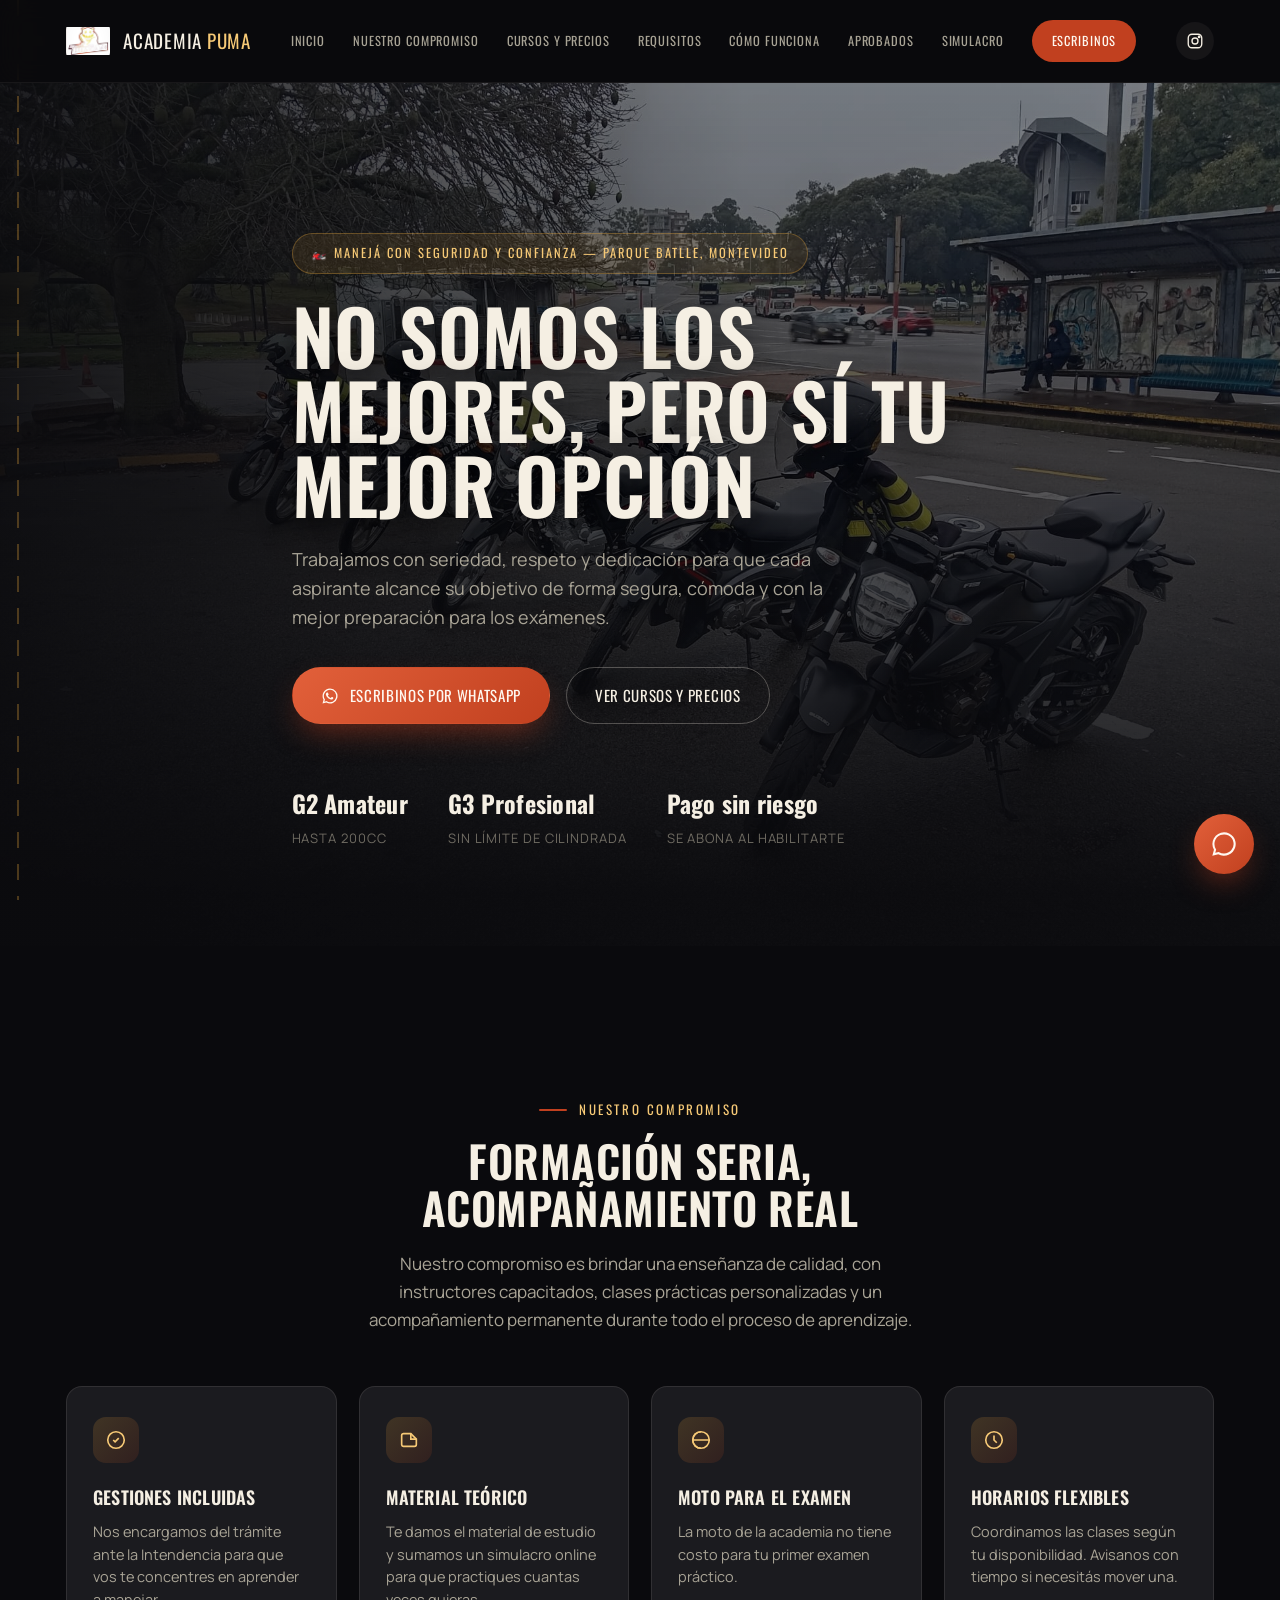
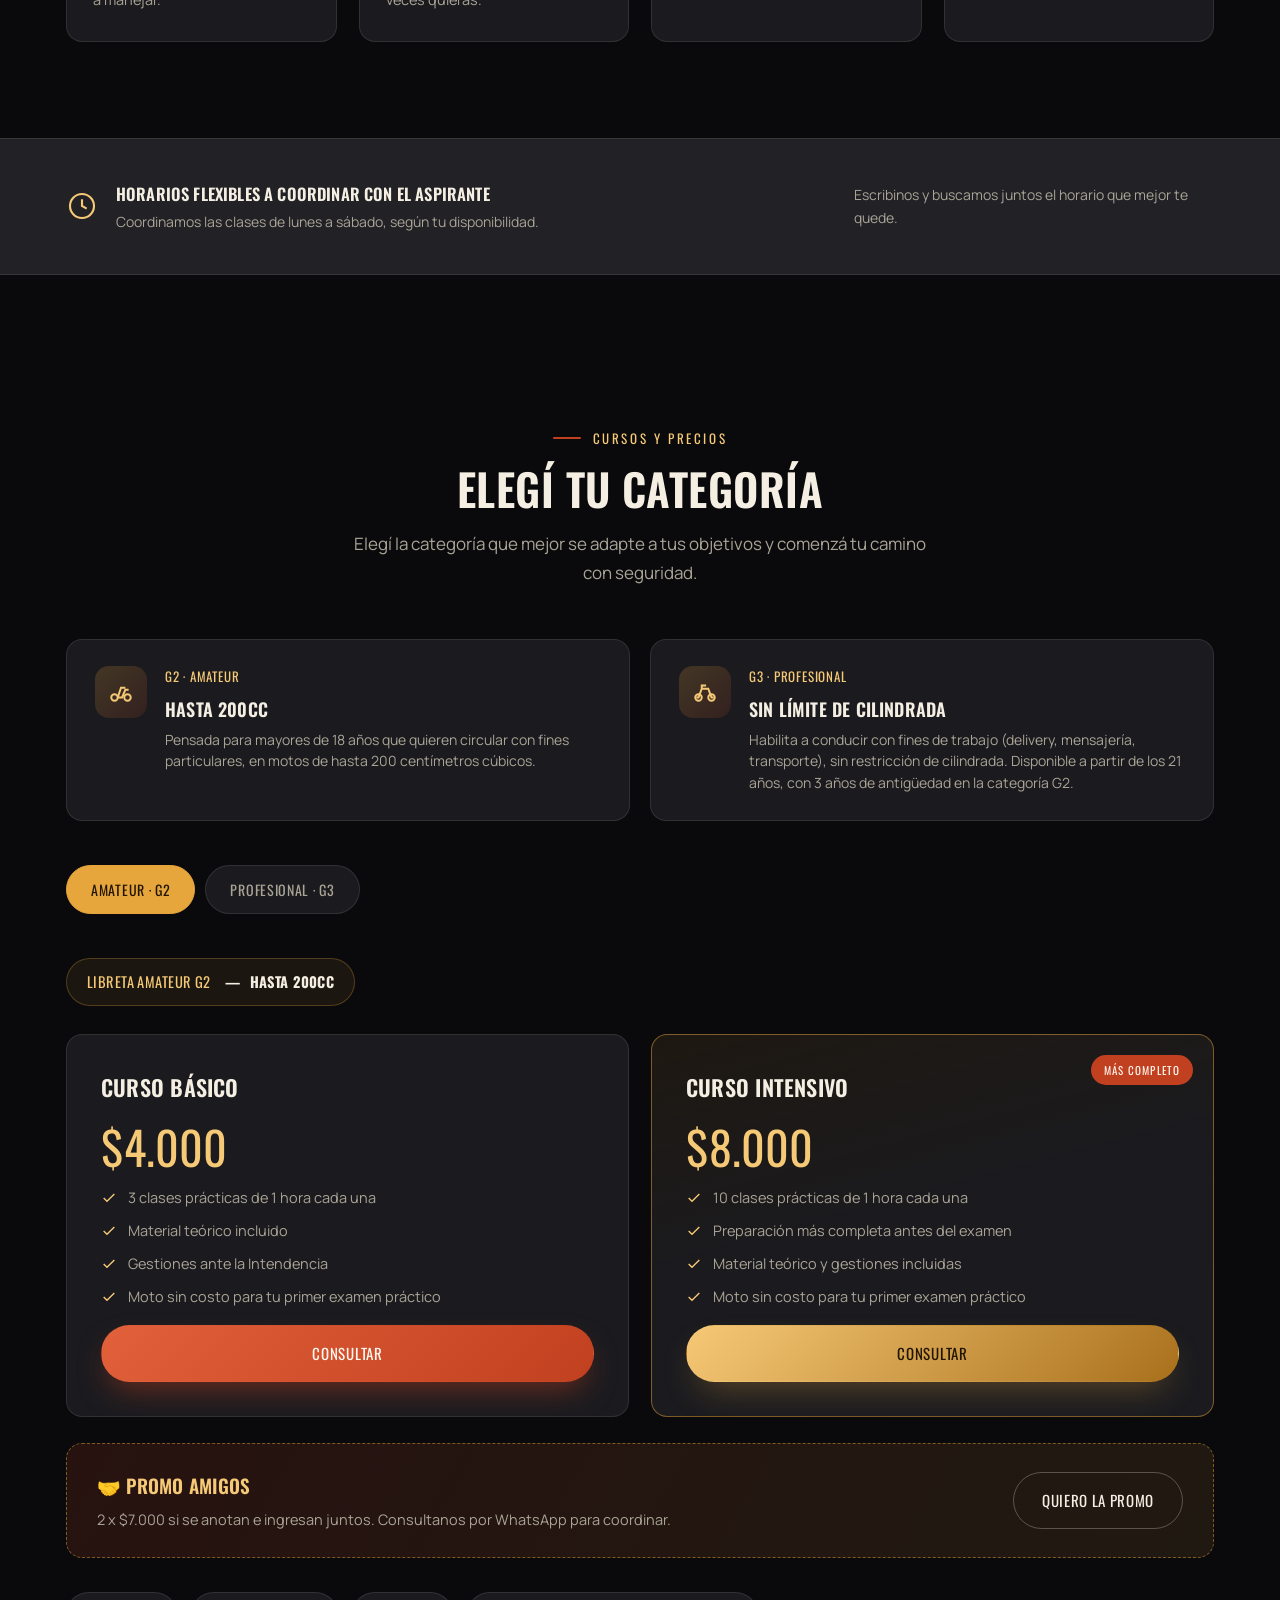
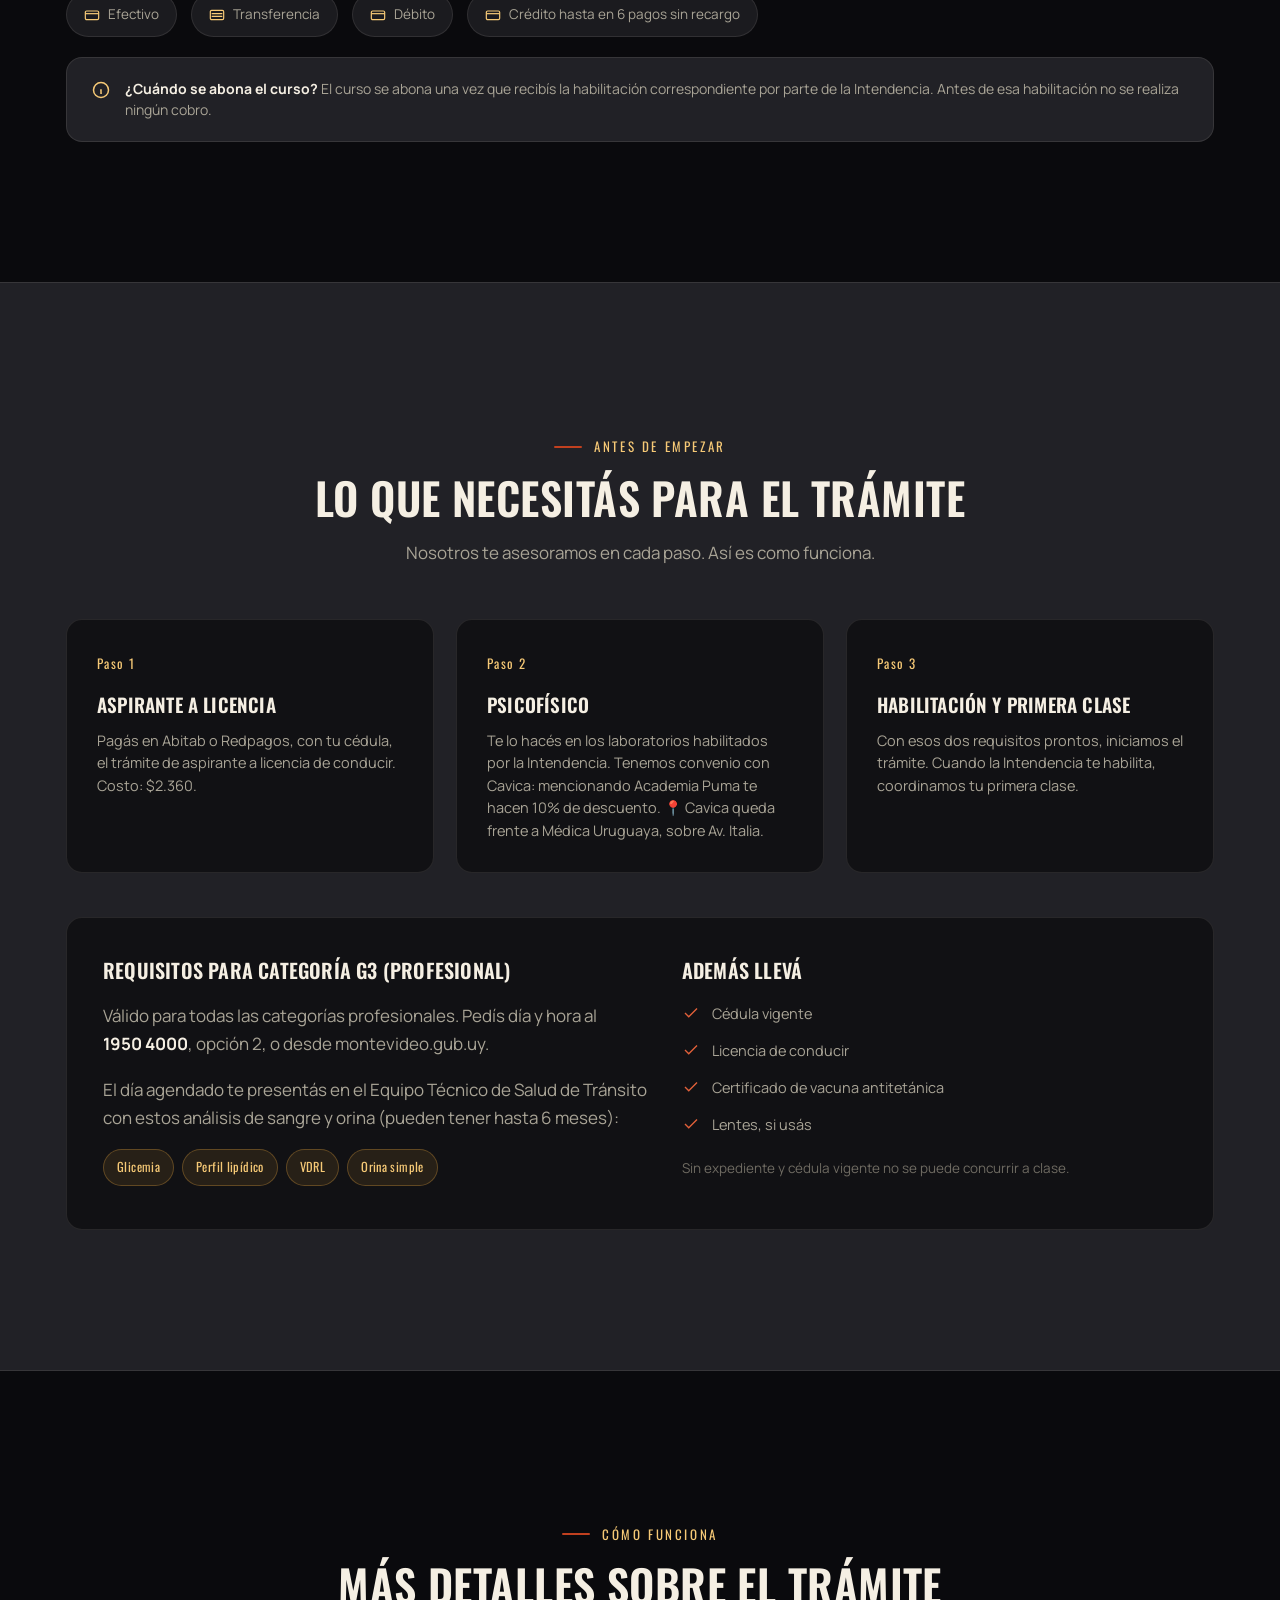
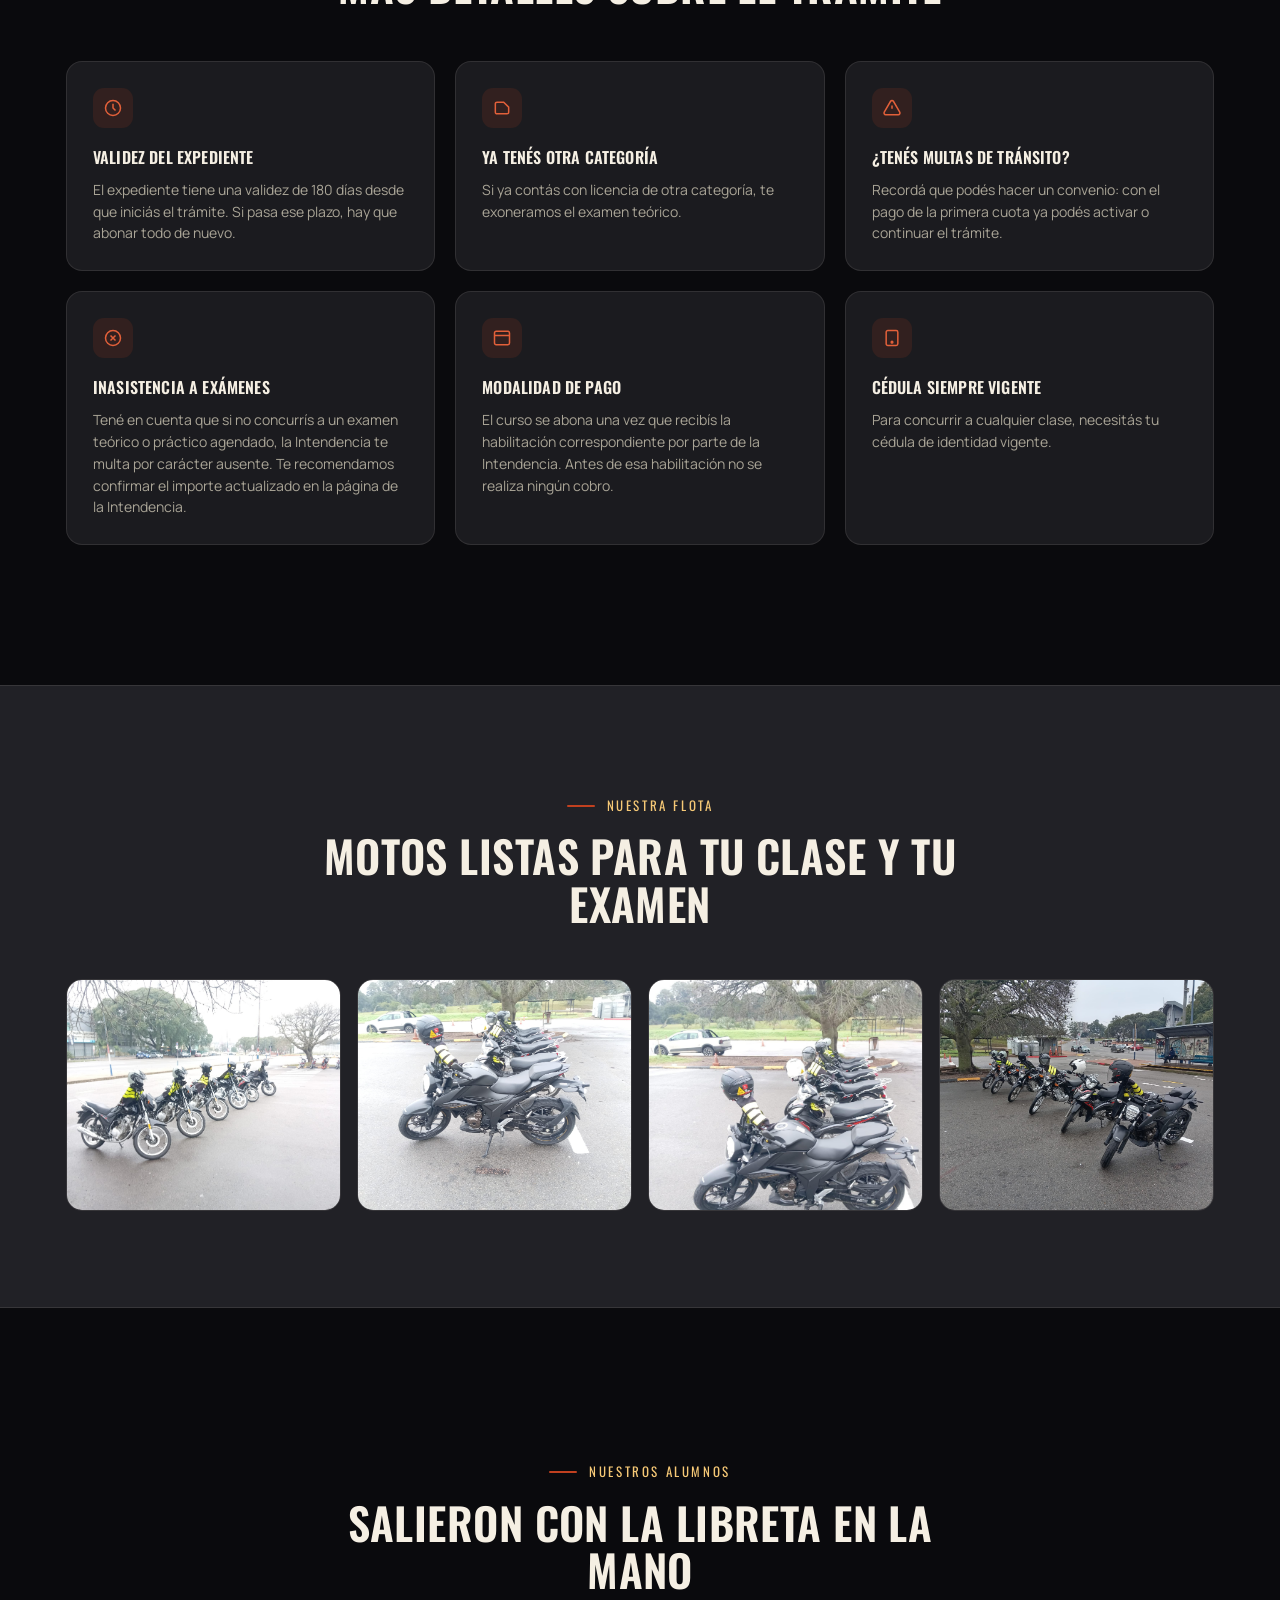
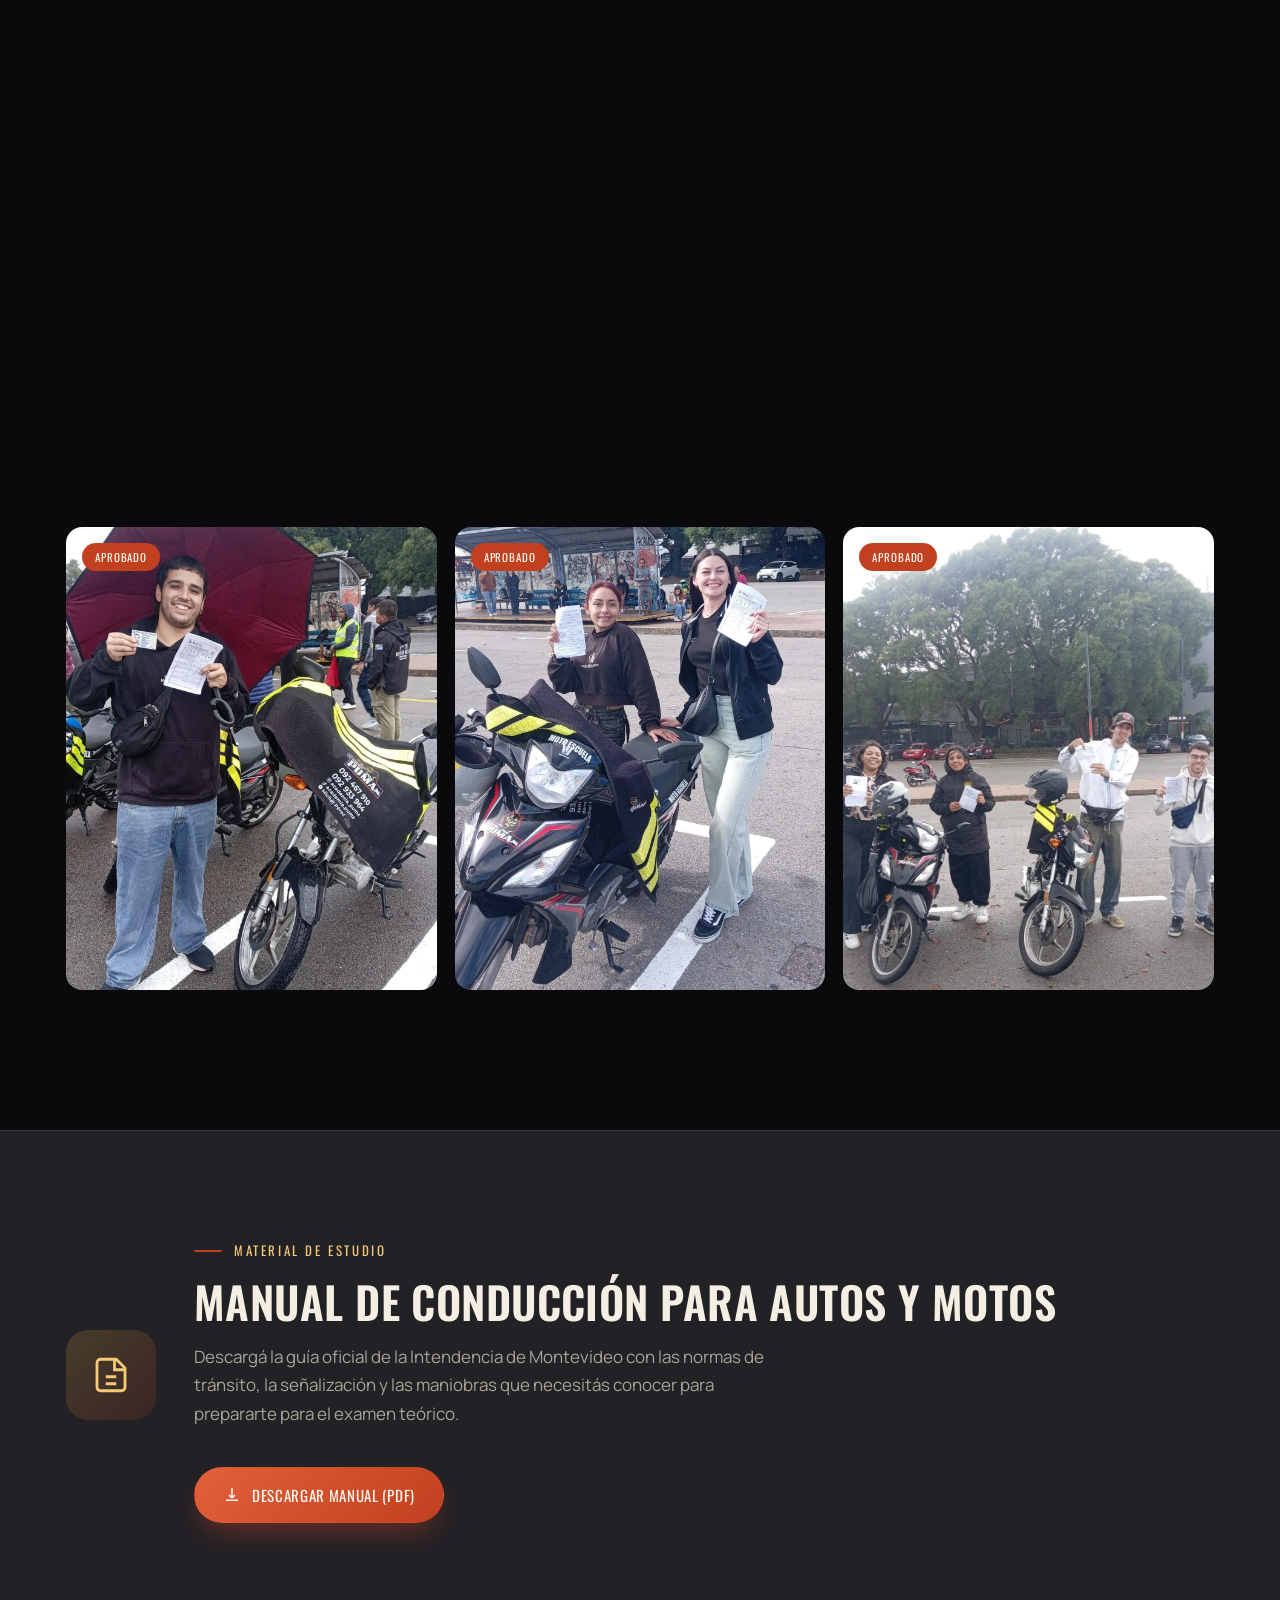
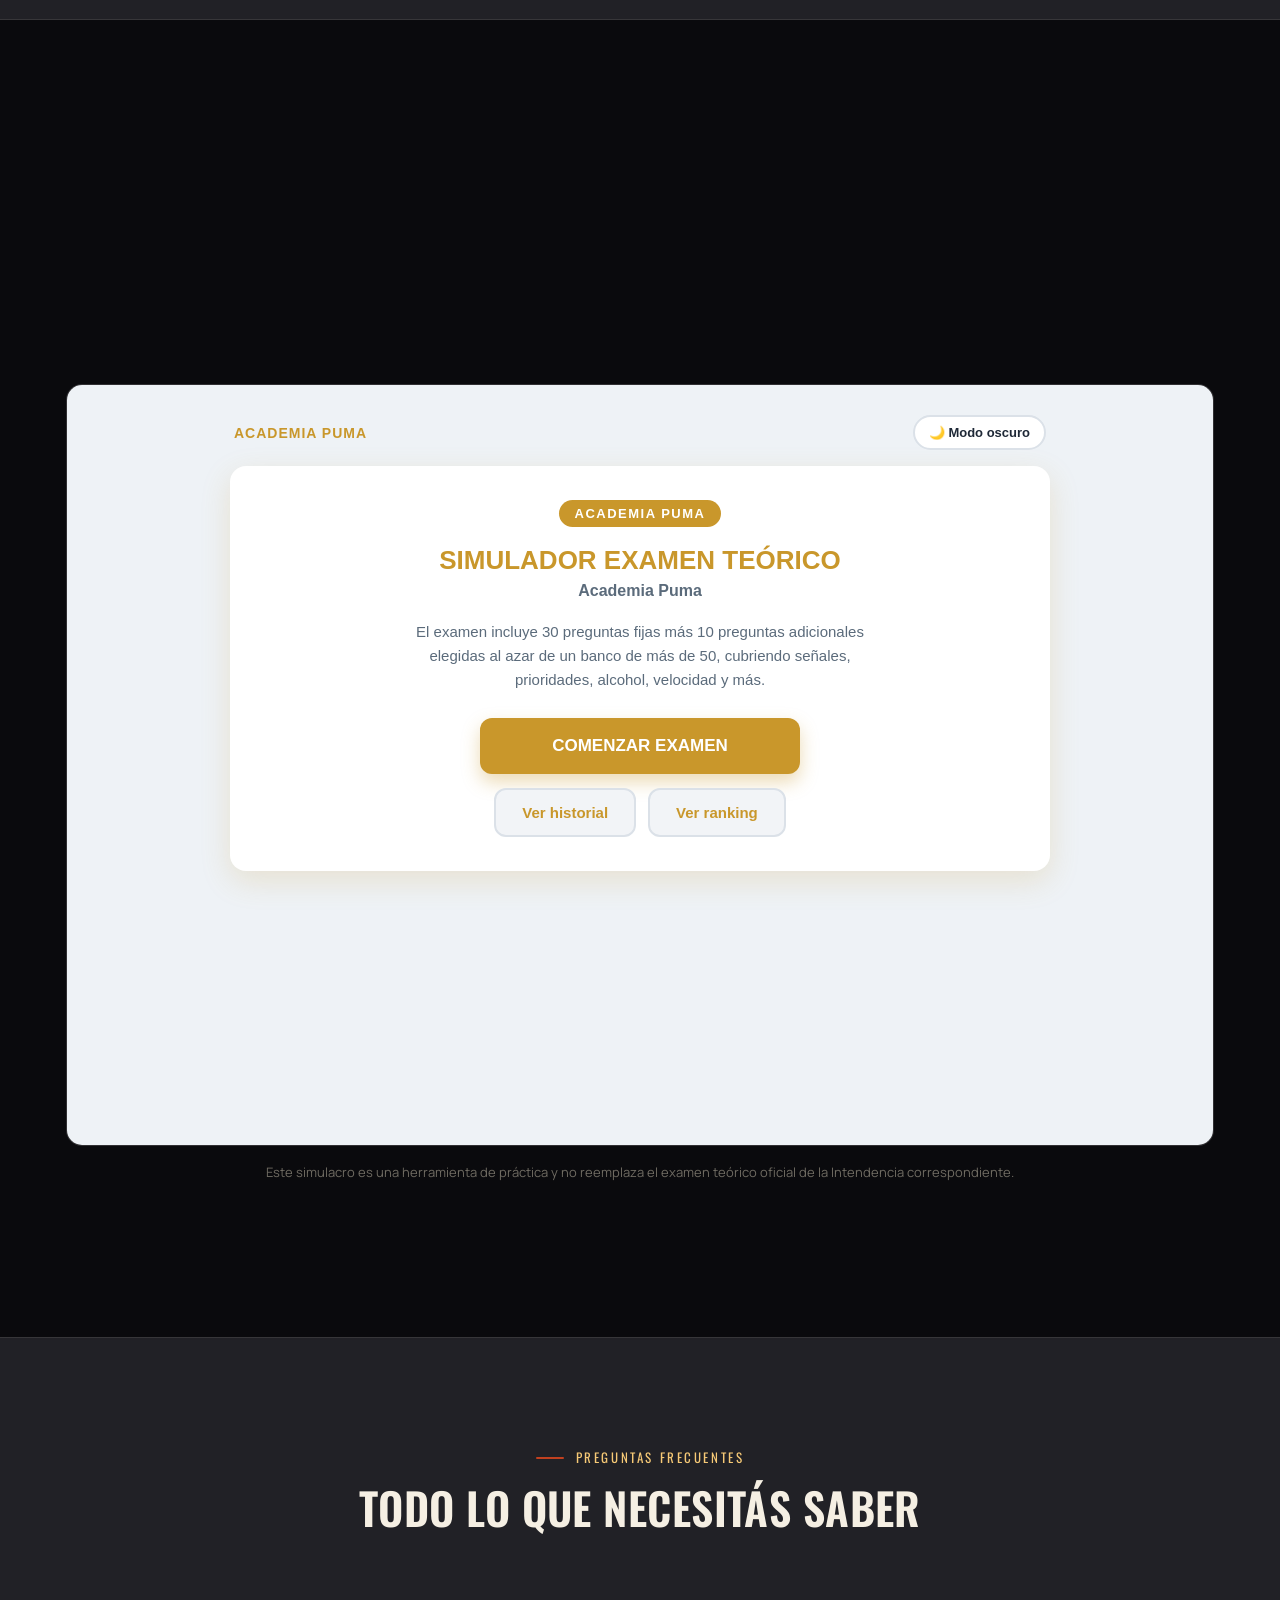
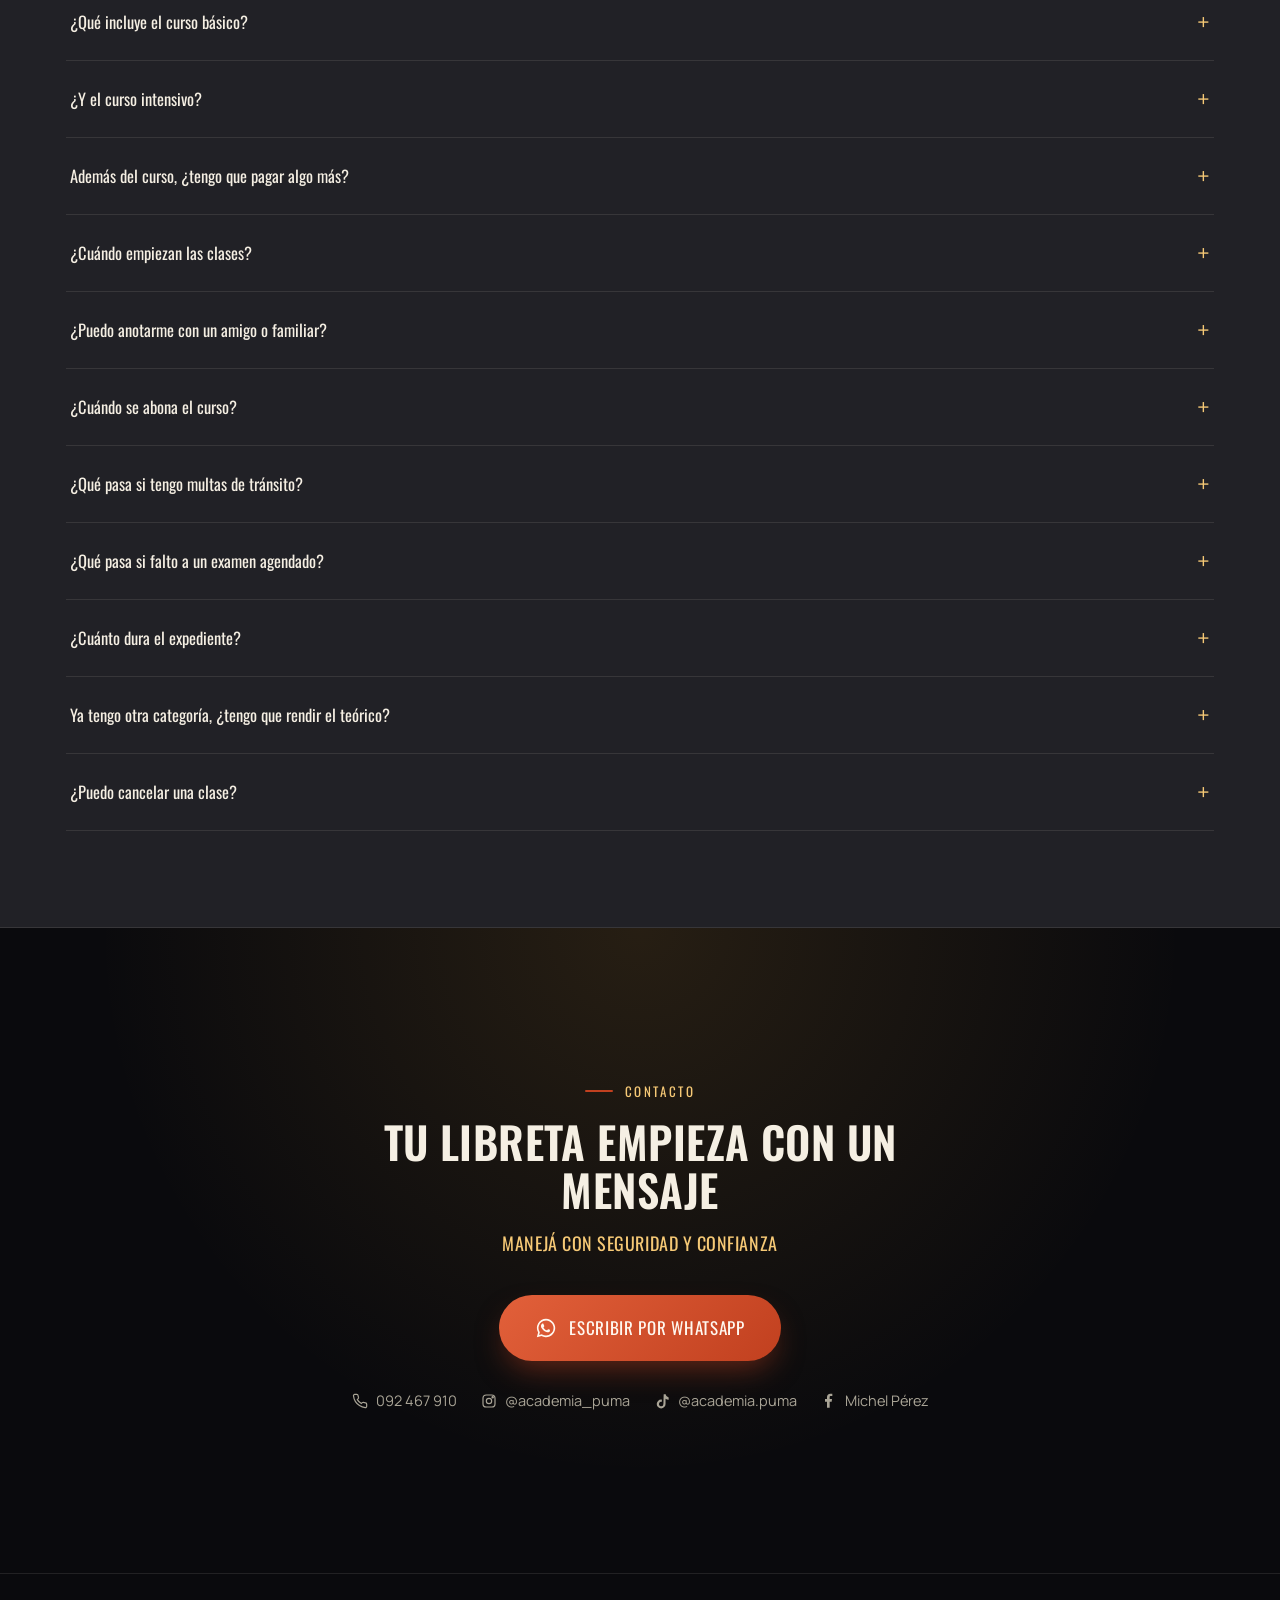
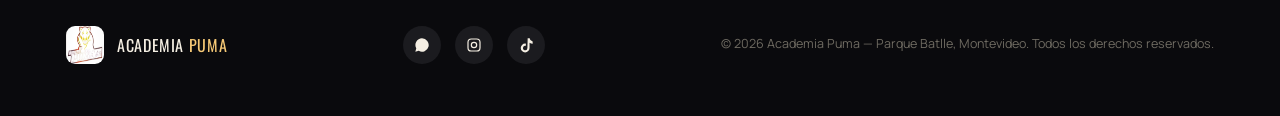
==== commit ef023c9d: "Add files via upload" ====
--- a/index.html
+++ b/index.html
@@ -142,7 +142,7 @@
       <div class="section-head reveal center">
         <p class="eyebrow">Cursos y precios</p>
         <h2 class="section-title">Elegí tu categoría</h2>
-        <p class="section-text center-text">Dos caminos según lo que necesites: uso particular o profesional.</p>
+        <p class="section-text center-text">Elegí la categoría que mejor se adapte a tus objetivos y comenzá tu camino con seguridad.</p>
       </div>
 
       <div class="compare-grid reveal">
@@ -151,7 +151,7 @@
           <div>
             <span class="cc-cc">G2 · Amateur</span>
             <h3>Hasta 200cc</h3>
-            <p>Pensada para quienes quieren circular con fines particulares, en motos de hasta 200 centímetros cúbicos.</p>
+            <p>Pensada para mayores de 18 años que quieren circular con fines particulares, en motos de hasta 200 centímetros cúbicos.</p>
           </div>
         </div>
         <div class="compare-card">
@@ -159,7 +159,7 @@
           <div>
             <span class="cc-cc">G3 · Profesional</span>
             <h3>Sin límite de cilindrada</h3>
-            <p>Habilita a conducir con fines de trabajo (delivery, mensajería, transporte), sin restricción de cilindrada.</p>
+            <p>Habilita a conducir con fines de trabajo (delivery, mensajería, transporte), sin restricción de cilindrada. Disponible a partir de los 21 años, con 3 años de antigüedad en la categoría G2.</p>
           </div>
         </div>
       </div>
@@ -219,7 +219,6 @@
               <li><svg viewBox="0 0 24 24" fill="none" stroke="currentColor" stroke-width="2"><path d="M20 6L9 17l-5-5"/></svg>2 clases prácticas de 1 hora cada una</li>
               <li><svg viewBox="0 0 24 24" fill="none" stroke="currentColor" stroke-width="2"><path d="M20 6L9 17l-5-5"/></svg>Gestiones ante la IMM</li>
               <li><svg viewBox="0 0 24 24" fill="none" stroke="currentColor" stroke-width="2"><path d="M20 6L9 17l-5-5"/></svg>Moto sin costo para tu primer examen práctico</li>
-              <li><svg viewBox="0 0 24 24" fill="none" stroke="currentColor" stroke-width="2"><path d="M20 6L9 17l-5-5"/></svg>Si ya tenés otra categoría, exoneramos el teórico</li>
             </ul>
             <a href="https://wa.me/59892467910" target="_blank" rel="noopener" class="btn btn-gold btn-block">Consultar</a>
           </div>
@@ -308,7 +307,7 @@
     <div class="container">
       <div class="section-head reveal center">
         <p class="eyebrow">Cómo funciona</p>
-        <h2 class="section-title">Información clara, para que sepas a qué atenerte</h2>
+        <h2 class="section-title">Más detalles sobre el trámite</h2>
       </div>
 
       <div class="rules-grid">
@@ -325,7 +324,7 @@
         <div class="rule-card reveal delay-3">
           <div class="rule-icon"><svg viewBox="0 0 24 24" fill="none" stroke="currentColor" stroke-width="1.8"><path d="M12 9v4M12 17h.01"/><path d="M10.3 3.9L2.7 17a2 2 0 0 0 1.7 3h15.2a2 2 0 0 0 1.7-3L13.7 3.9a2 2 0 0 0-3.4 0z"/></svg></div>
           <h4>¿Tenés multas de tránsito?</h4>
-          <p>Recordá que podés hacer un convenio: con el pago de la primera cuota ya podés activar o continuar el trámite. La única multa que exige el pago total antes de continuar es la de alcoholemia.</p>
+          <p>Recordá que podés hacer un convenio: con el pago de la primera cuota ya podés activar o continuar el trámite.</p>
         </div>
         <div class="rule-card reveal delay-1">
           <div class="rule-icon"><svg viewBox="0 0 24 24" fill="none" stroke="currentColor" stroke-width="1.8"><circle cx="12" cy="12" r="9"/><path d="M15 9l-6 6M9 9l6 6"/></svg></div>
@@ -466,12 +465,8 @@
           <div class="accordion-panel"><p>10 clases prácticas de 1 hora cada una, para una preparación más completa antes del examen.</p></div>
         </div>
         <div class="accordion-item reveal">
-          <button class="accordion-trigger"><span>¿Cuál es la diferencia entre G2 y G3?</span><span class="accordion-icon">+</span></button>
-          <div class="accordion-panel"><p>G2 es la categoría Amateur, válida para motos de hasta 200cc y uso particular. G3 es la categoría Profesional, sin límite de cilindrada, pensada para quienes conducen por trabajo.</p></div>
-        </div>
-        <div class="accordion-item reveal">
           <button class="accordion-trigger"><span>Además del curso, ¿tengo que pagar algo más?</span><span class="accordion-icon">+</span></button>
-          <div class="accordion-panel"><p>Sí: el trámite de aspirante a licencia en Abitab o Redpagos ($2.360) y el psicofísico en un laboratorio habilitado. Con Cavica tenés 10% de descuento mencionando Academia Puma.</p></div>
+          <div class="accordion-panel"><p>Sí: el trámite de renovación o aspirante que corresponda en Redpagos o Abitab, y el psicofísico. Recordá que tenemos convenio con Cavica: mencionando Academia Puma te hacen un 10% de descuento.</p></div>
         </div>
         <div class="accordion-item reveal">
           <button class="accordion-trigger"><span>¿Cuándo empiezan las clases?</span><span class="accordion-icon">+</span></button>
@@ -479,7 +474,7 @@
         </div>
         <div class="accordion-item reveal">
           <button class="accordion-trigger"><span>¿Puedo anotarme con un amigo o familiar?</span><span class="accordion-icon">+</span></button>
-          <div class="accordion-panel"><p>Sí, consultá por la Promo amigos: 2 x $7.000 ingresando juntos.</p></div>
+          <div class="accordion-panel"><p>Sí, consultá por la Promo amigos: 2 x $7.000 ingresando juntos. Aplica solo para categoría G2.</p></div>
         </div>
         <div class="accordion-item reveal">
           <button class="accordion-trigger"><span>¿Cuándo se abona el curso?</span><span class="accordion-icon">+</span></button>
@@ -487,7 +482,7 @@
         </div>
         <div class="accordion-item reveal">
           <button class="accordion-trigger"><span>¿Qué pasa si tengo multas de tránsito?</span><span class="accordion-icon">+</span></button>
-          <div class="accordion-panel"><p>Si son multas comunes, podés hacer un convenio: con el pago de la primera cuota ya podés activar o continuar el trámite. La única que exige el pago total antes de continuar es la de alcoholemia.</p></div>
+          <div class="accordion-panel"><p>Sin ser multas agravantes, podés realizar un convenio: con el pago de la primera cuota ya podés activar o continuar el trámite.</p></div>
         </div>
         <div class="accordion-item reveal">
           <button class="accordion-trigger"><span>¿Qué pasa si falto a un examen agendado?</span><span class="accordion-icon">+</span></button>
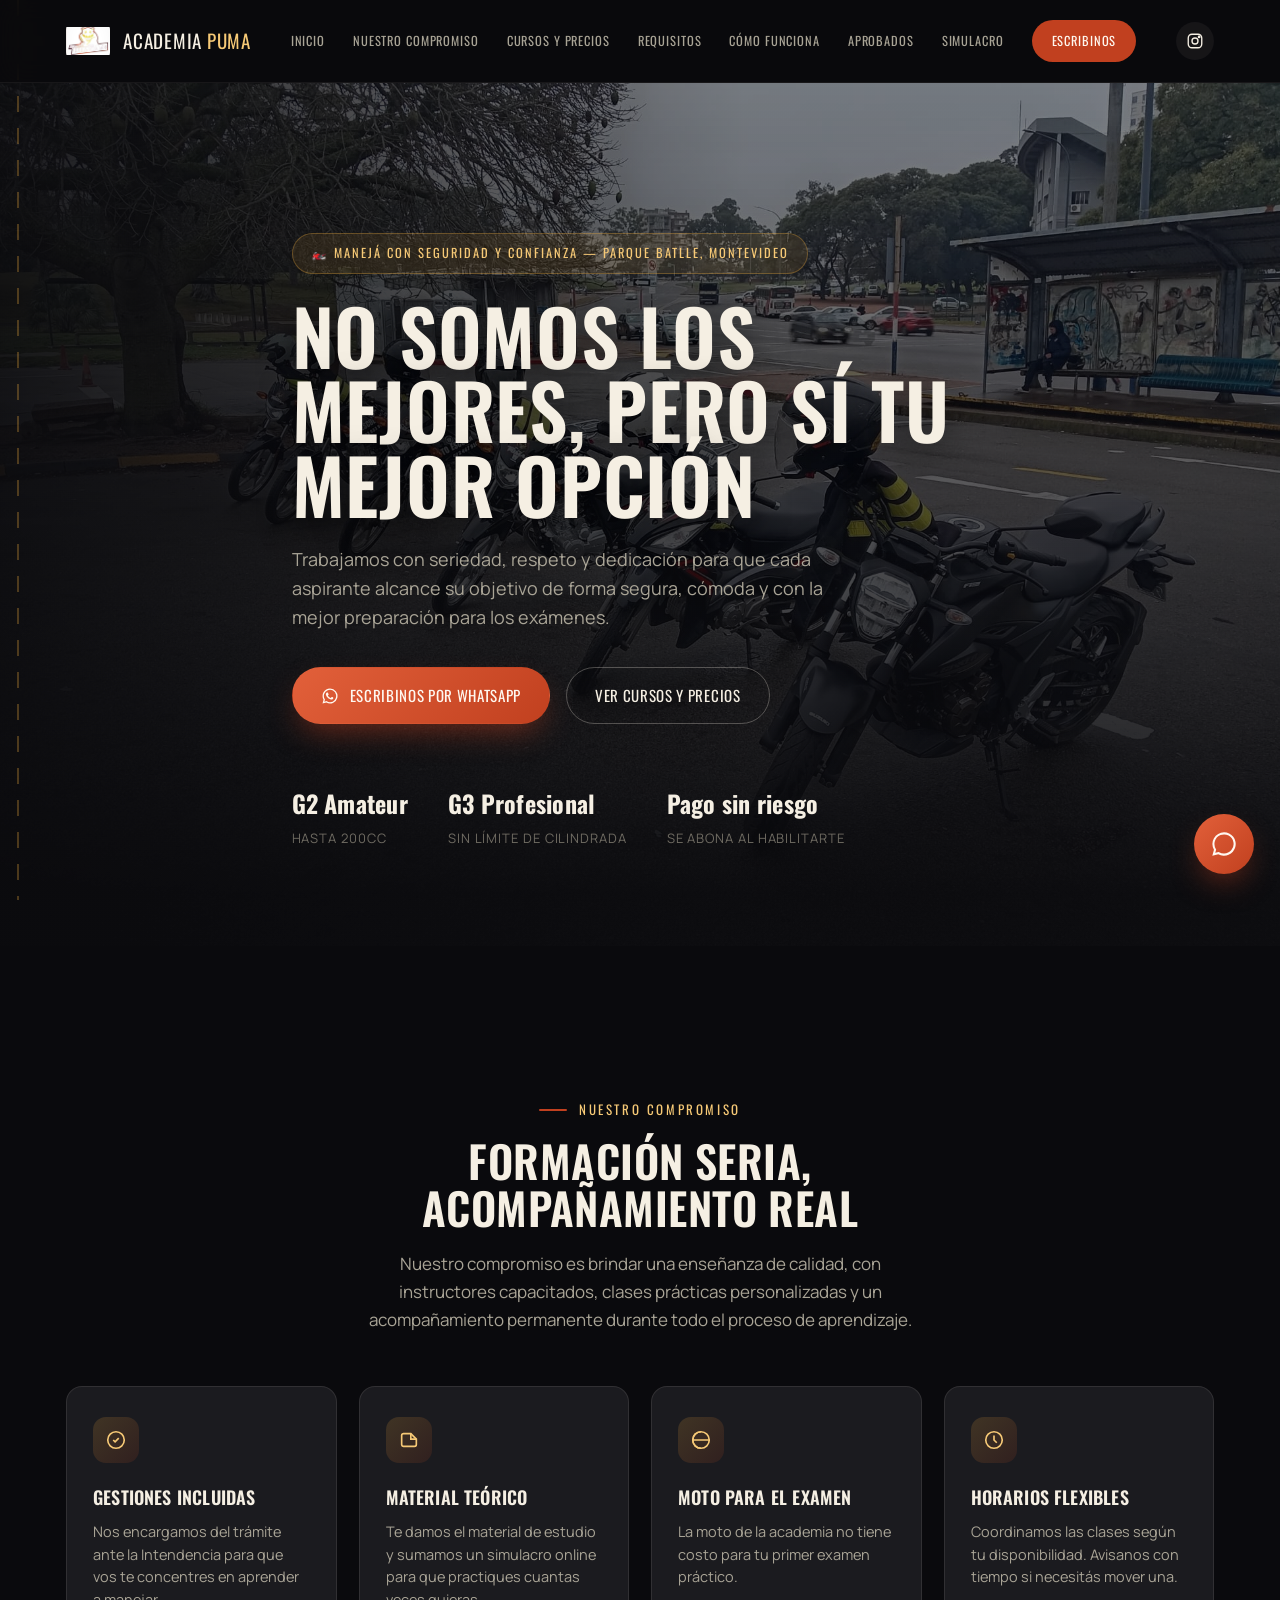
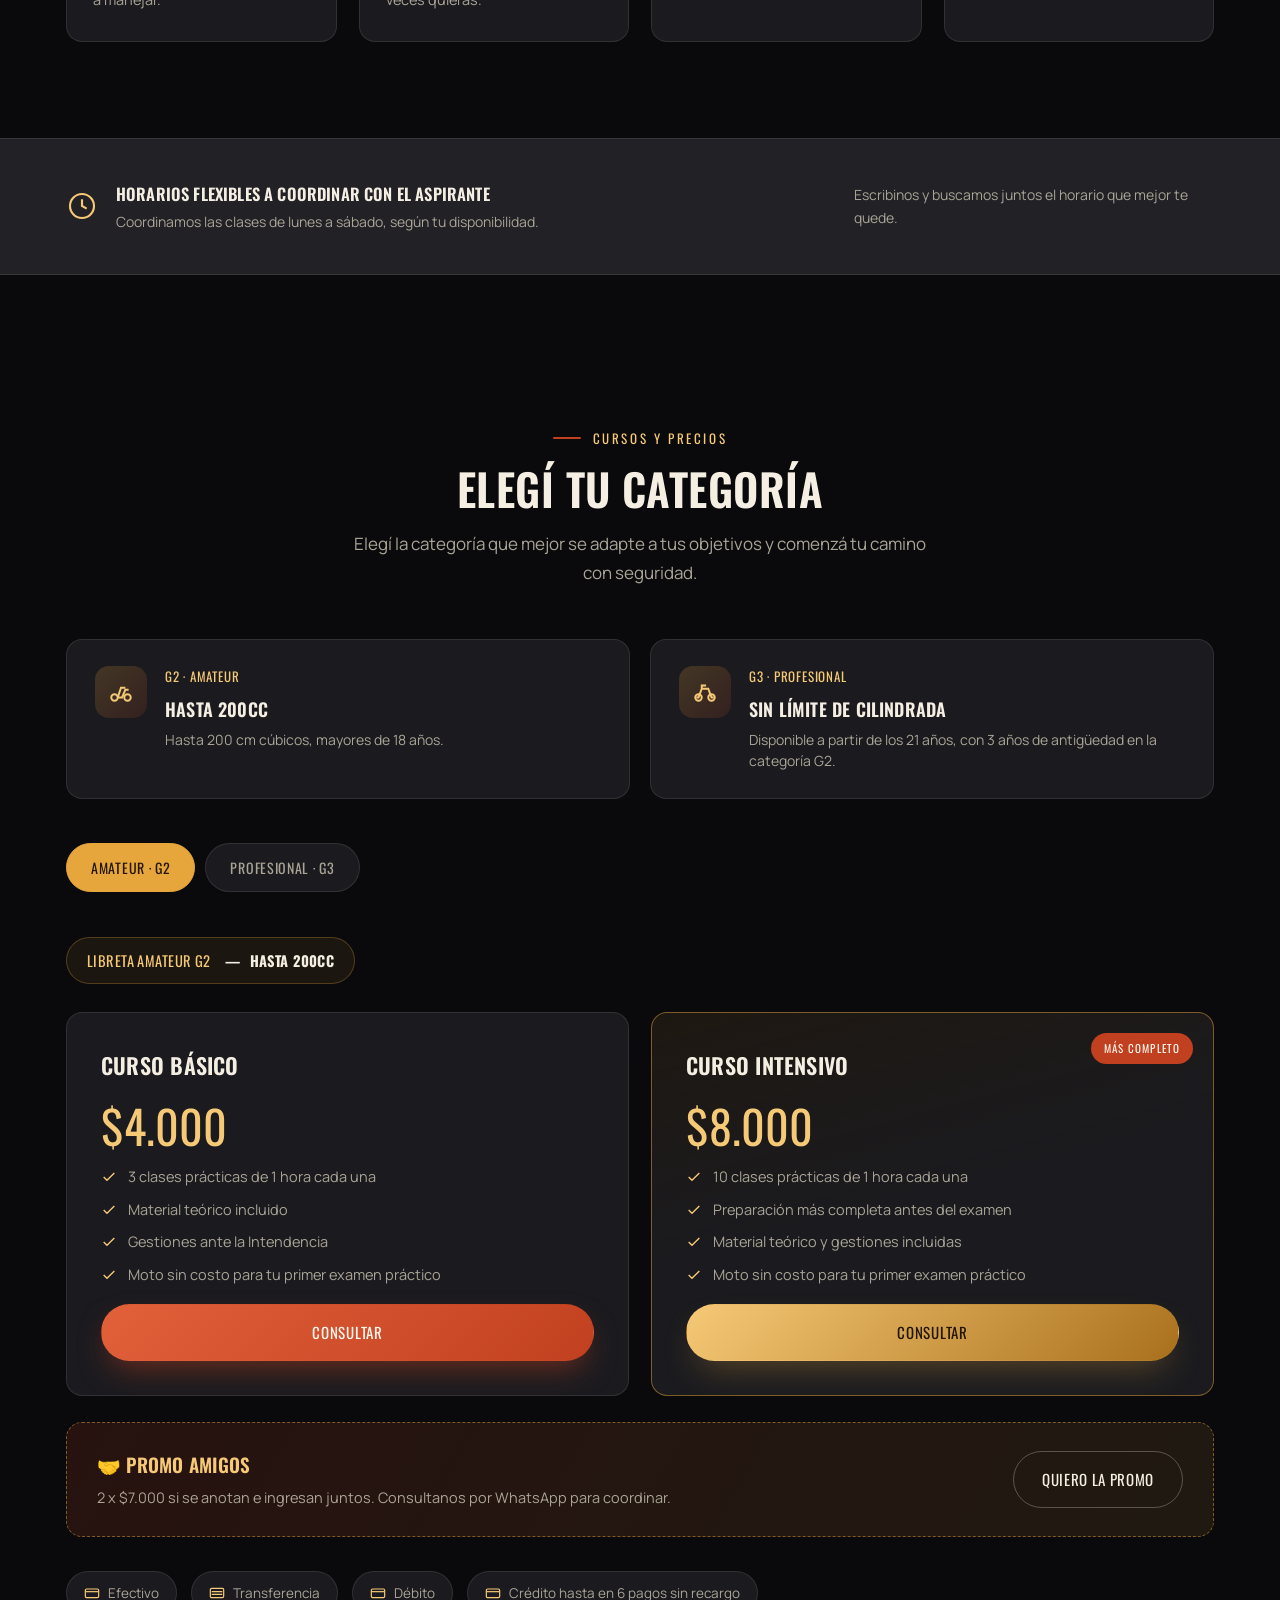
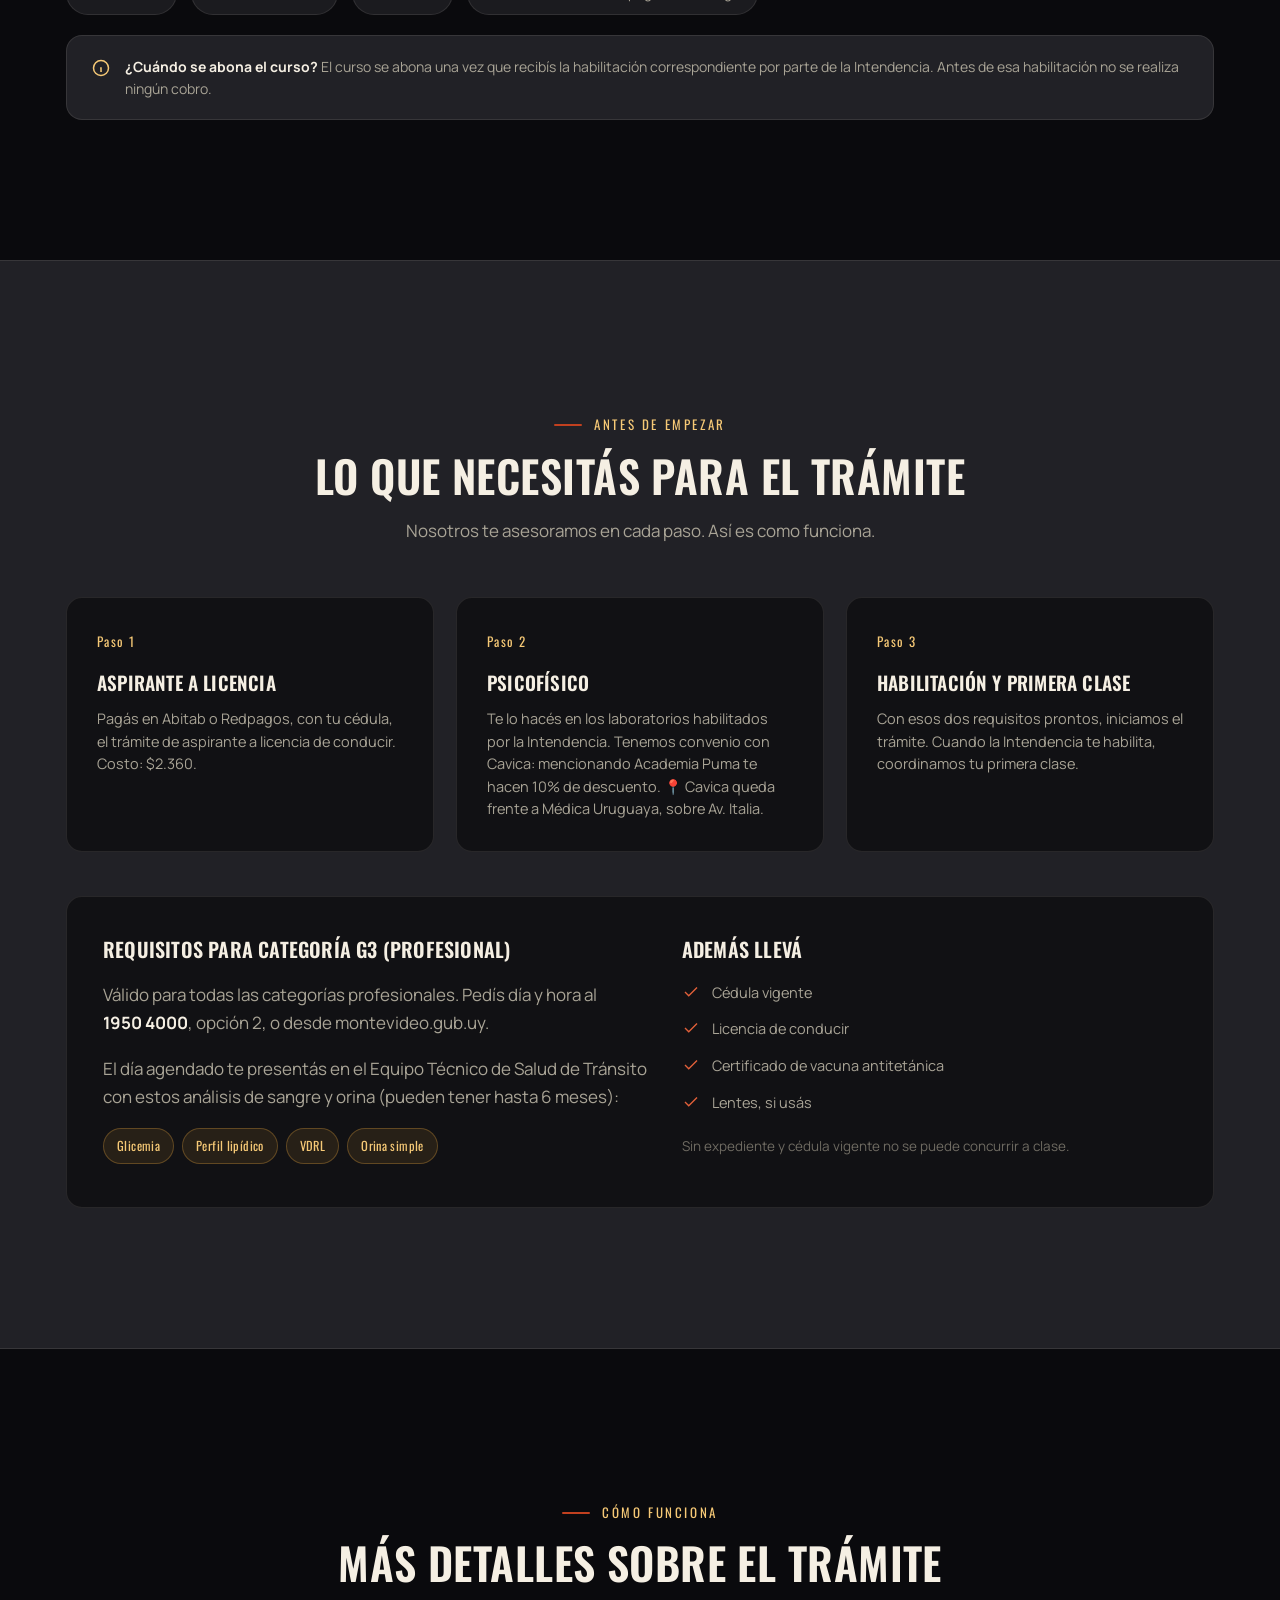
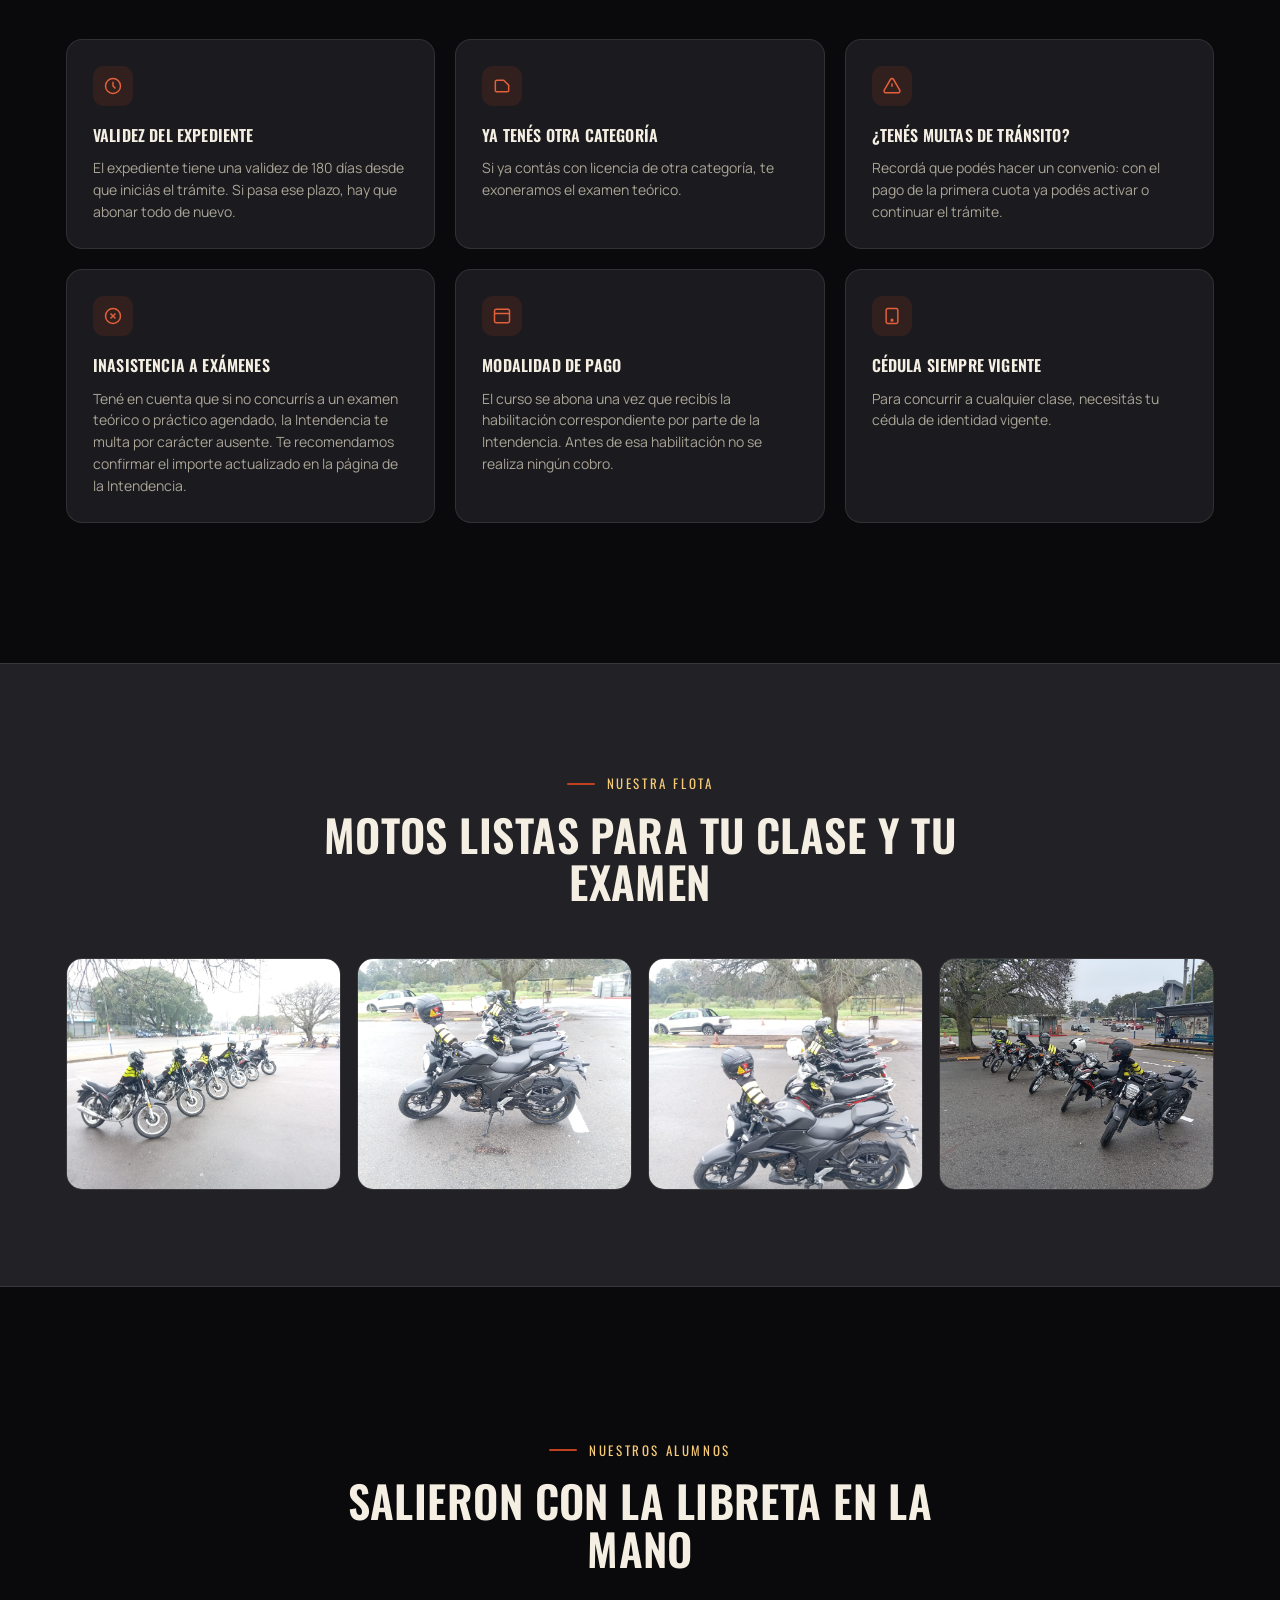
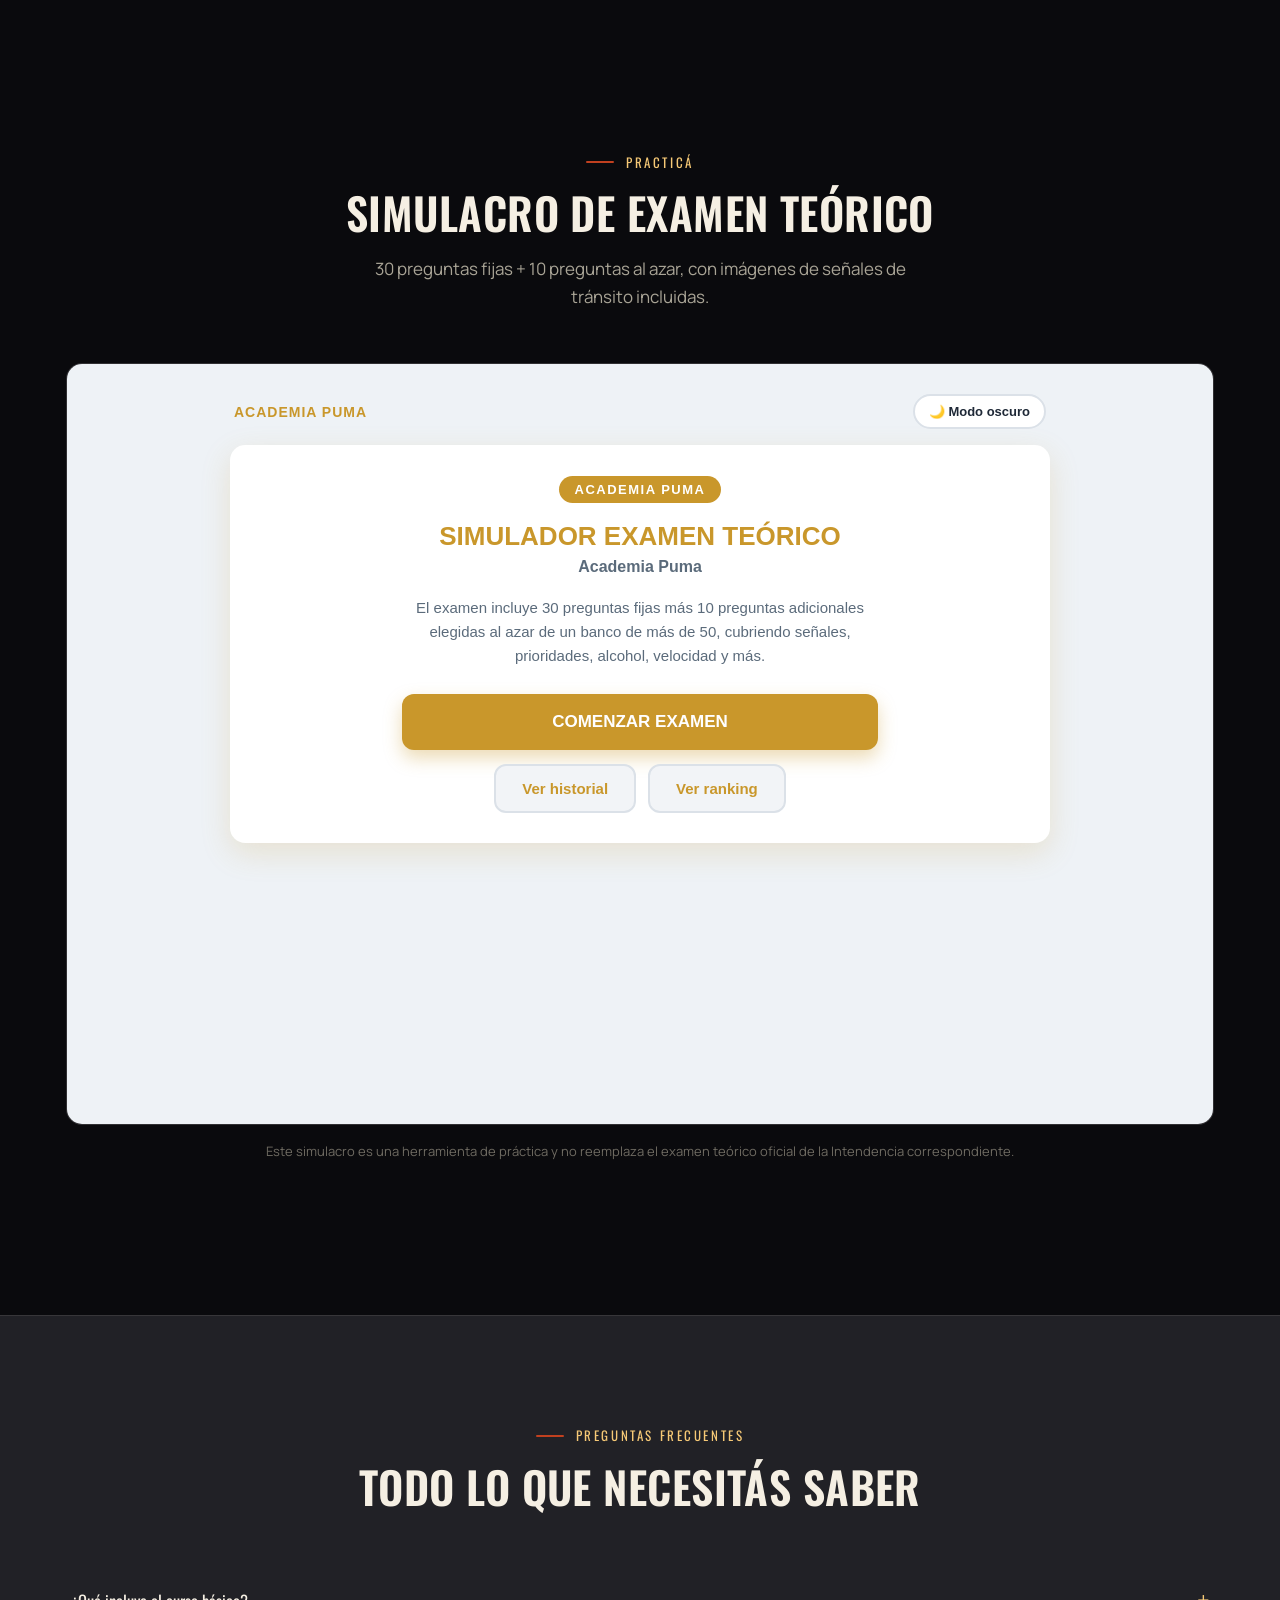
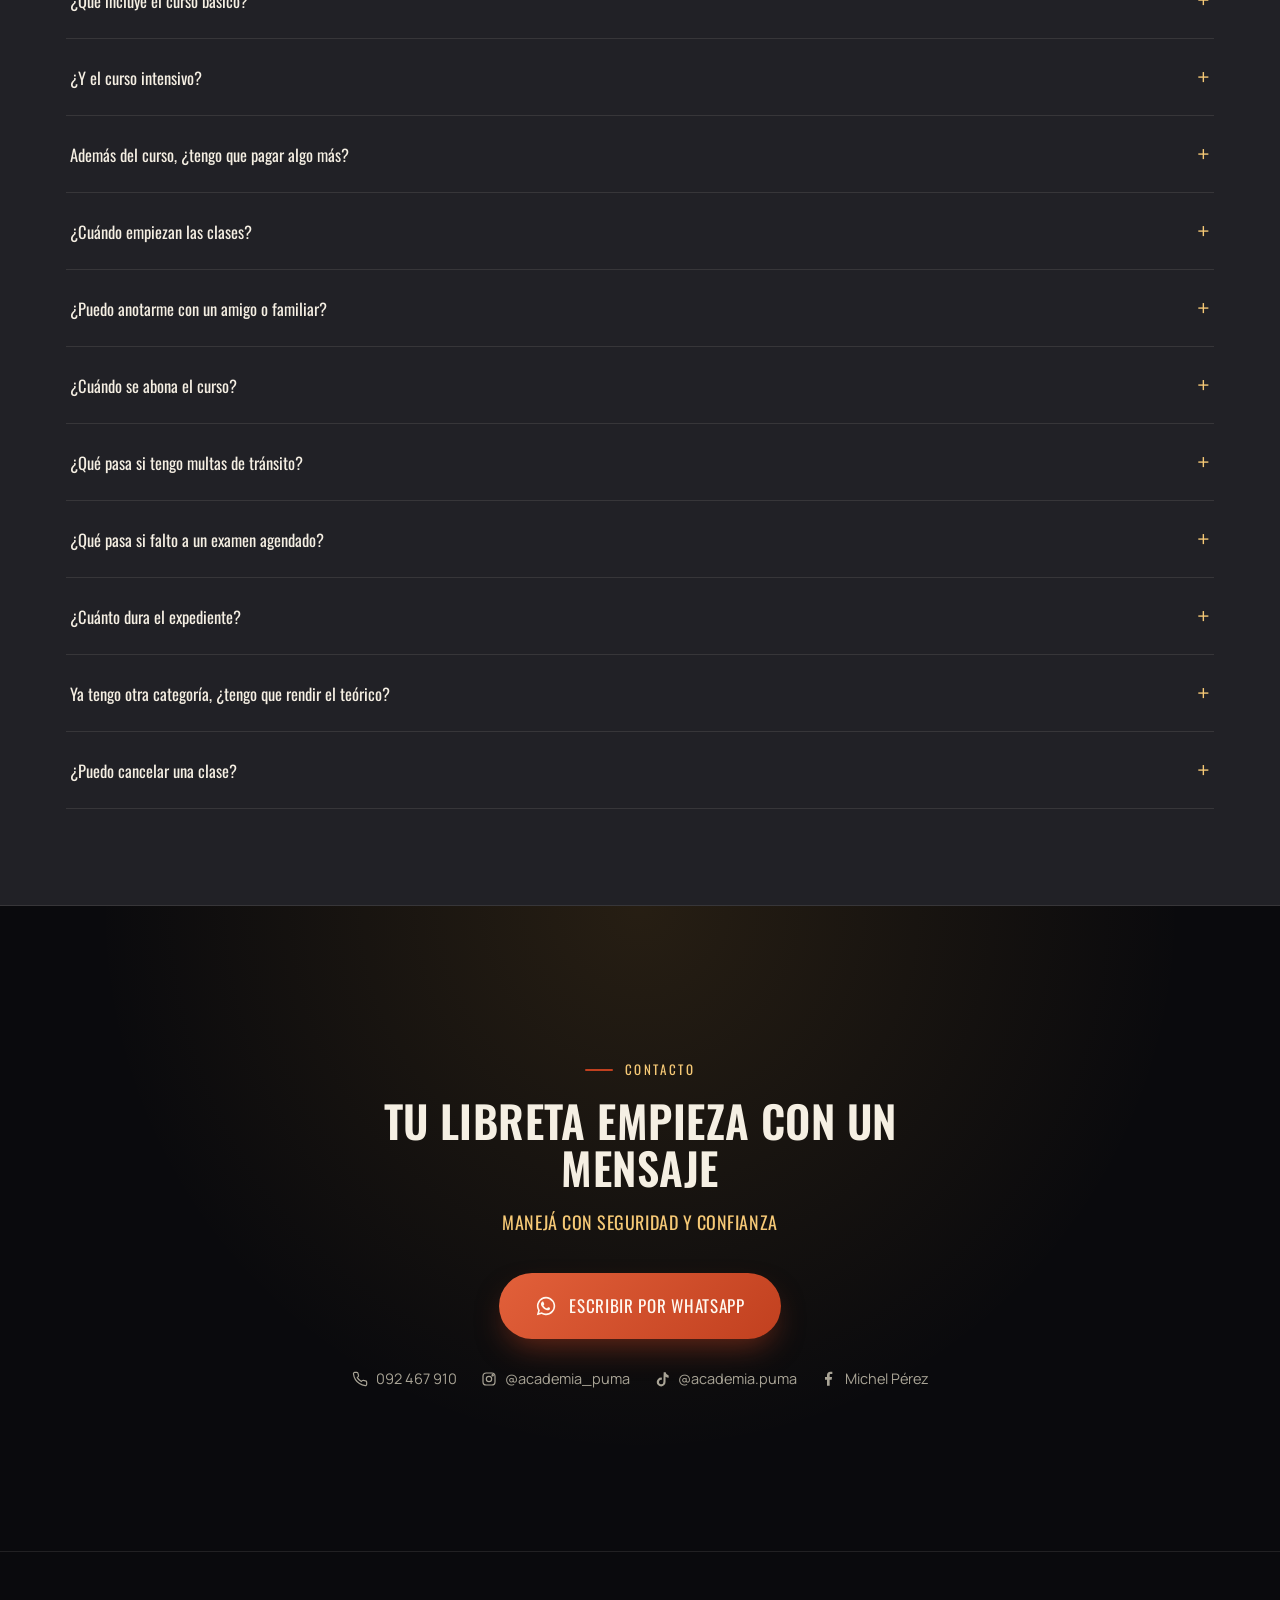
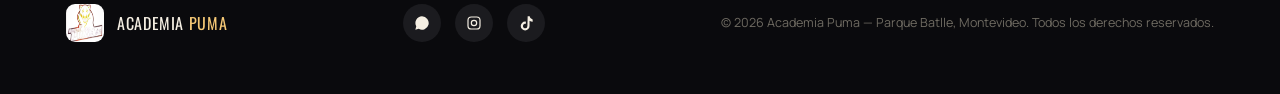
==== commit 05bf2008: "Add files via upload" ====
--- a/index.html
+++ b/index.html
@@ -151,7 +151,7 @@
           <div>
             <span class="cc-cc">G2 · Amateur</span>
             <h3>Hasta 200cc</h3>
-            <p>Pensada para mayores de 18 años que quieren circular con fines particulares, en motos de hasta 200 centímetros cúbicos.</p>
+            <p>Hasta 200 cm cúbicos, mayores de 18 años.</p>
           </div>
         </div>
         <div class="compare-card">
@@ -159,7 +159,7 @@
           <div>
             <span class="cc-cc">G3 · Profesional</span>
             <h3>Sin límite de cilindrada</h3>
-            <p>Habilita a conducir con fines de trabajo (delivery, mensajería, transporte), sin restricción de cilindrada. Disponible a partir de los 21 años, con 3 años de antigüedad en la categoría G2.</p>
+            <p>Disponible a partir de los 21 años, con 3 años de antigüedad en la categoría G2.</p>
           </div>
         </div>
       </div>
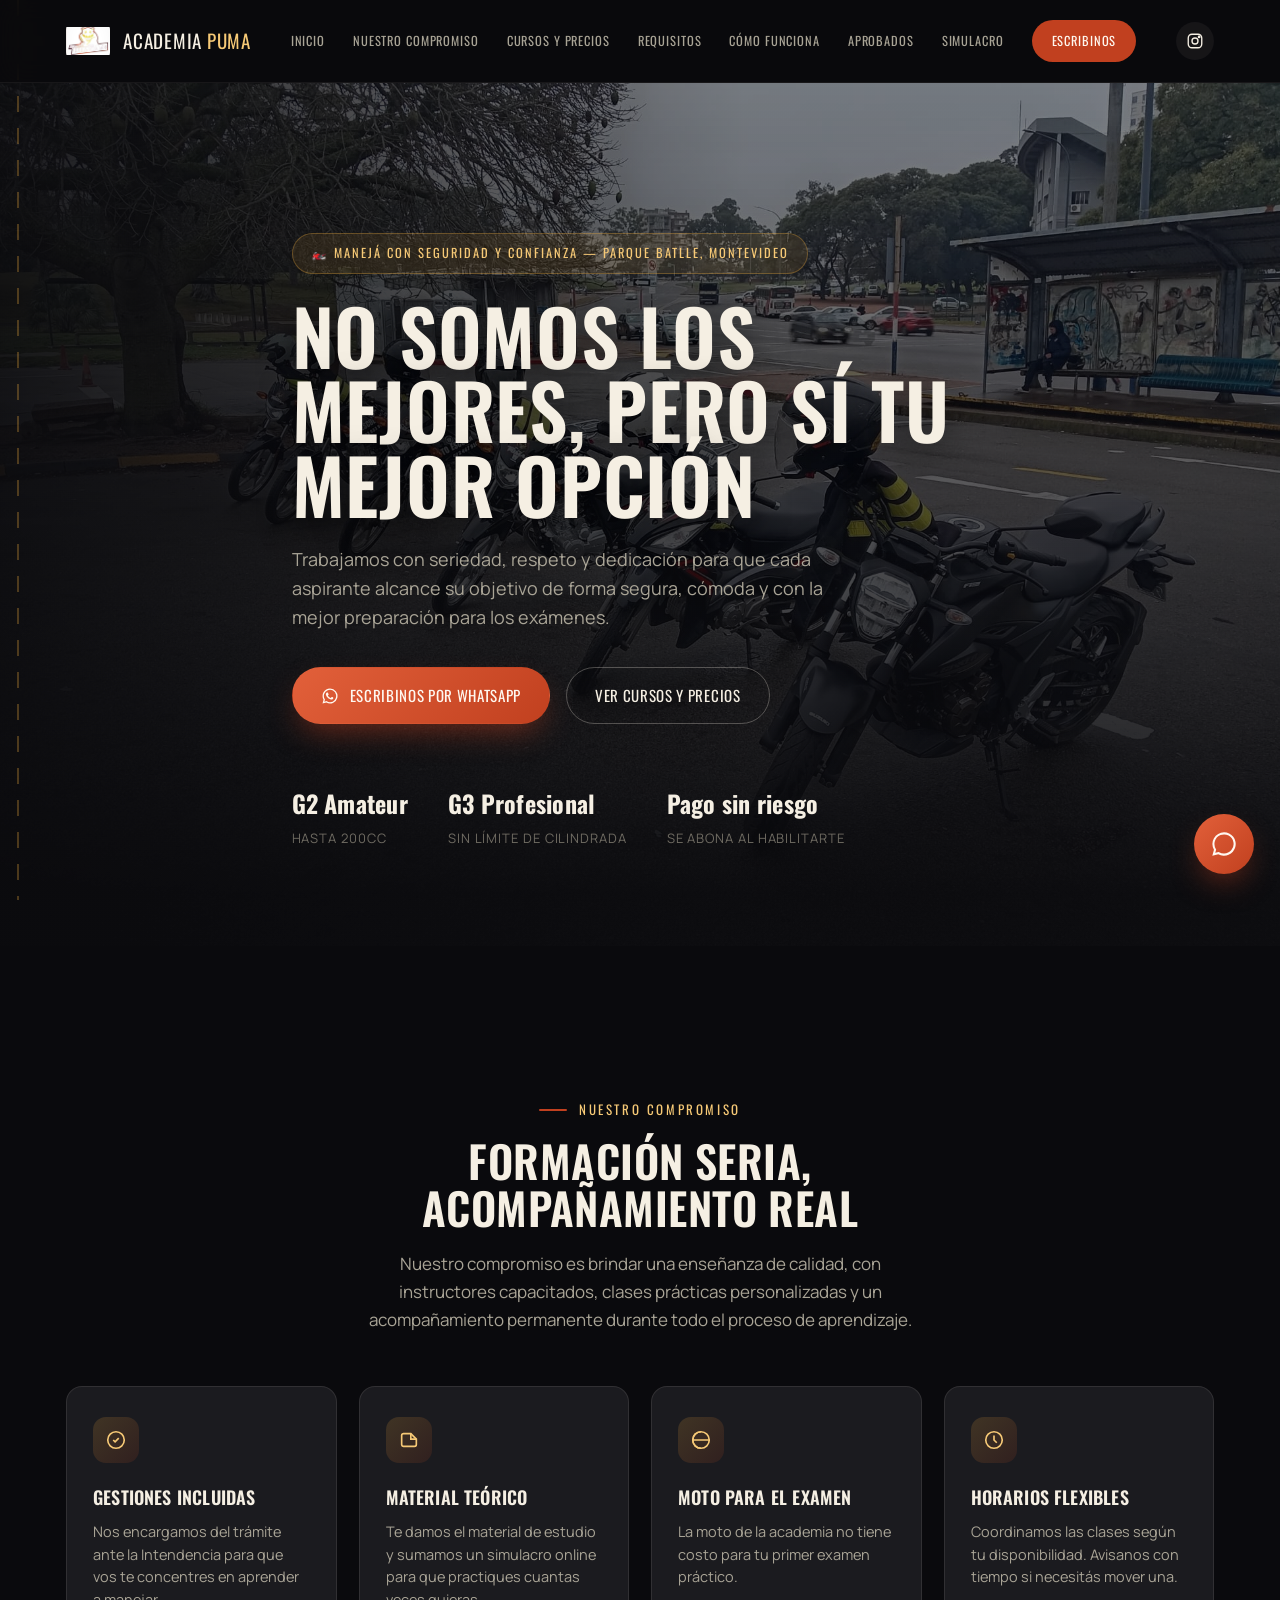
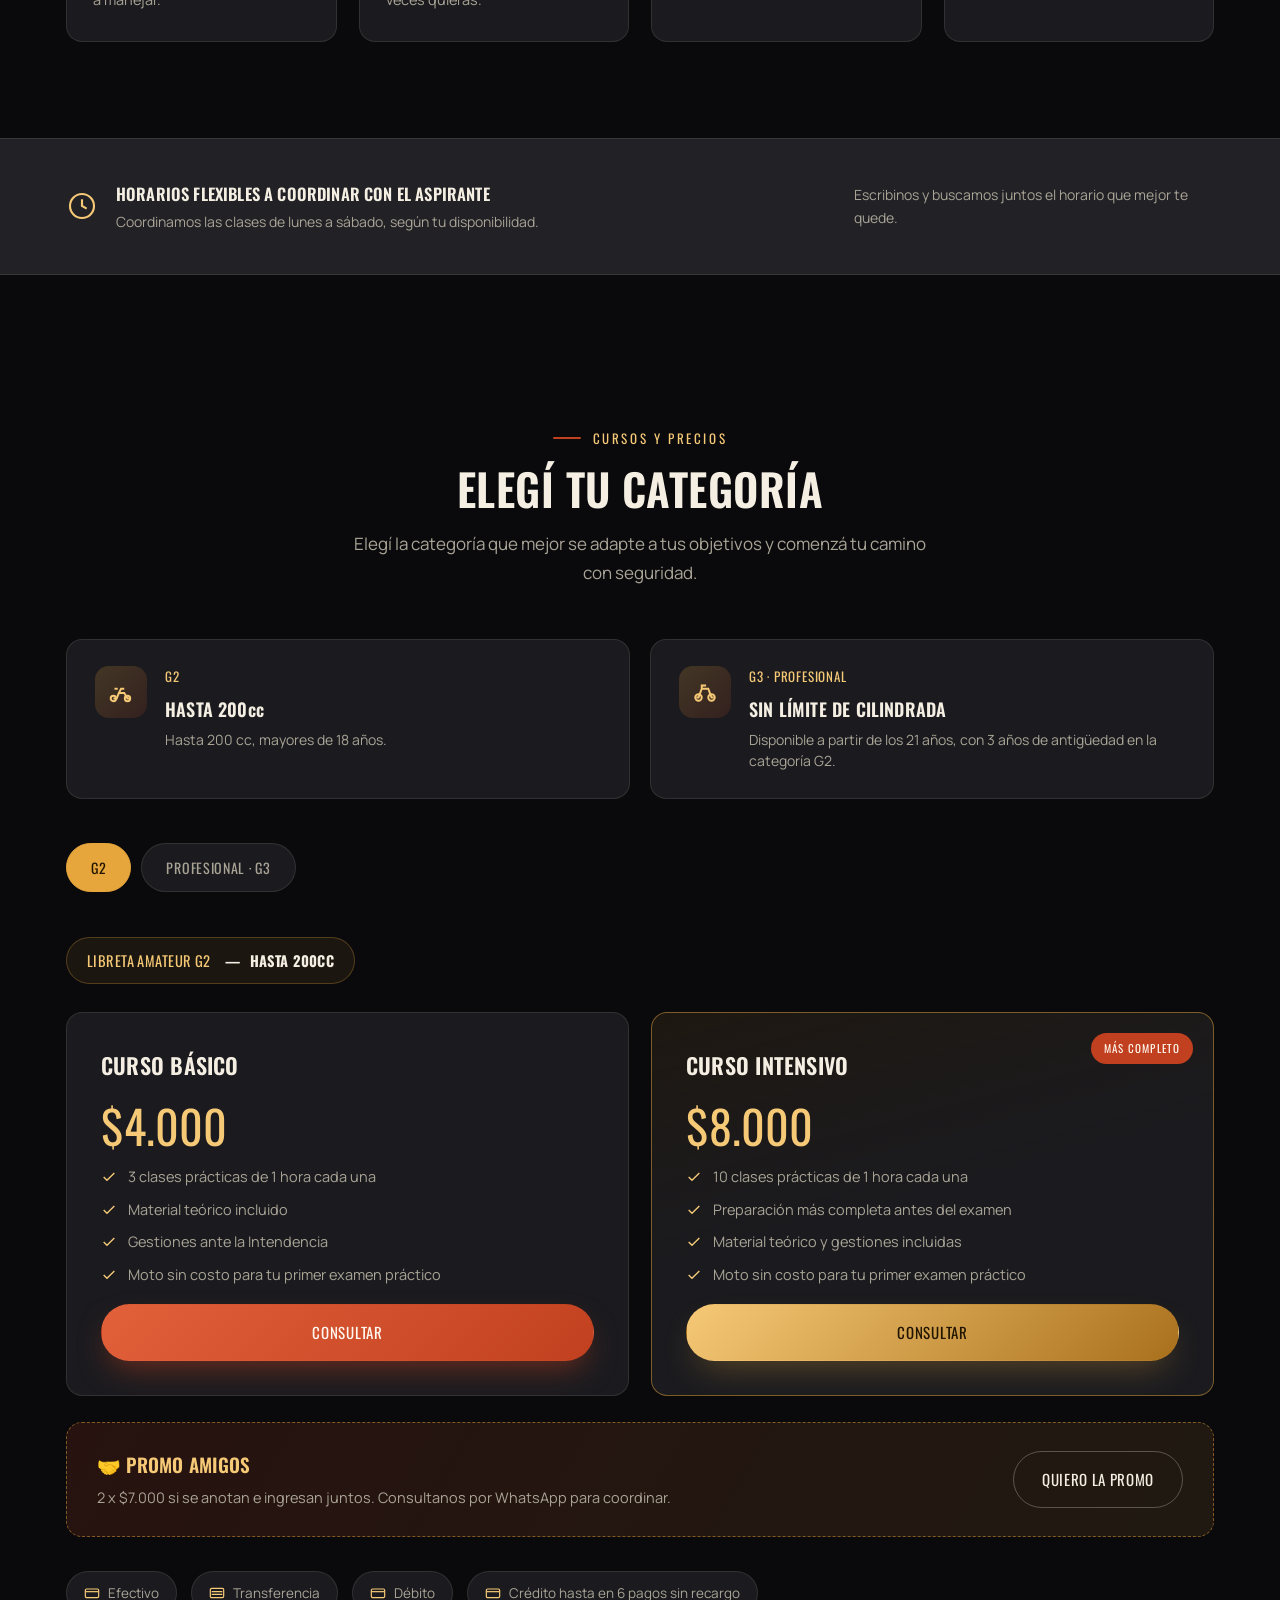
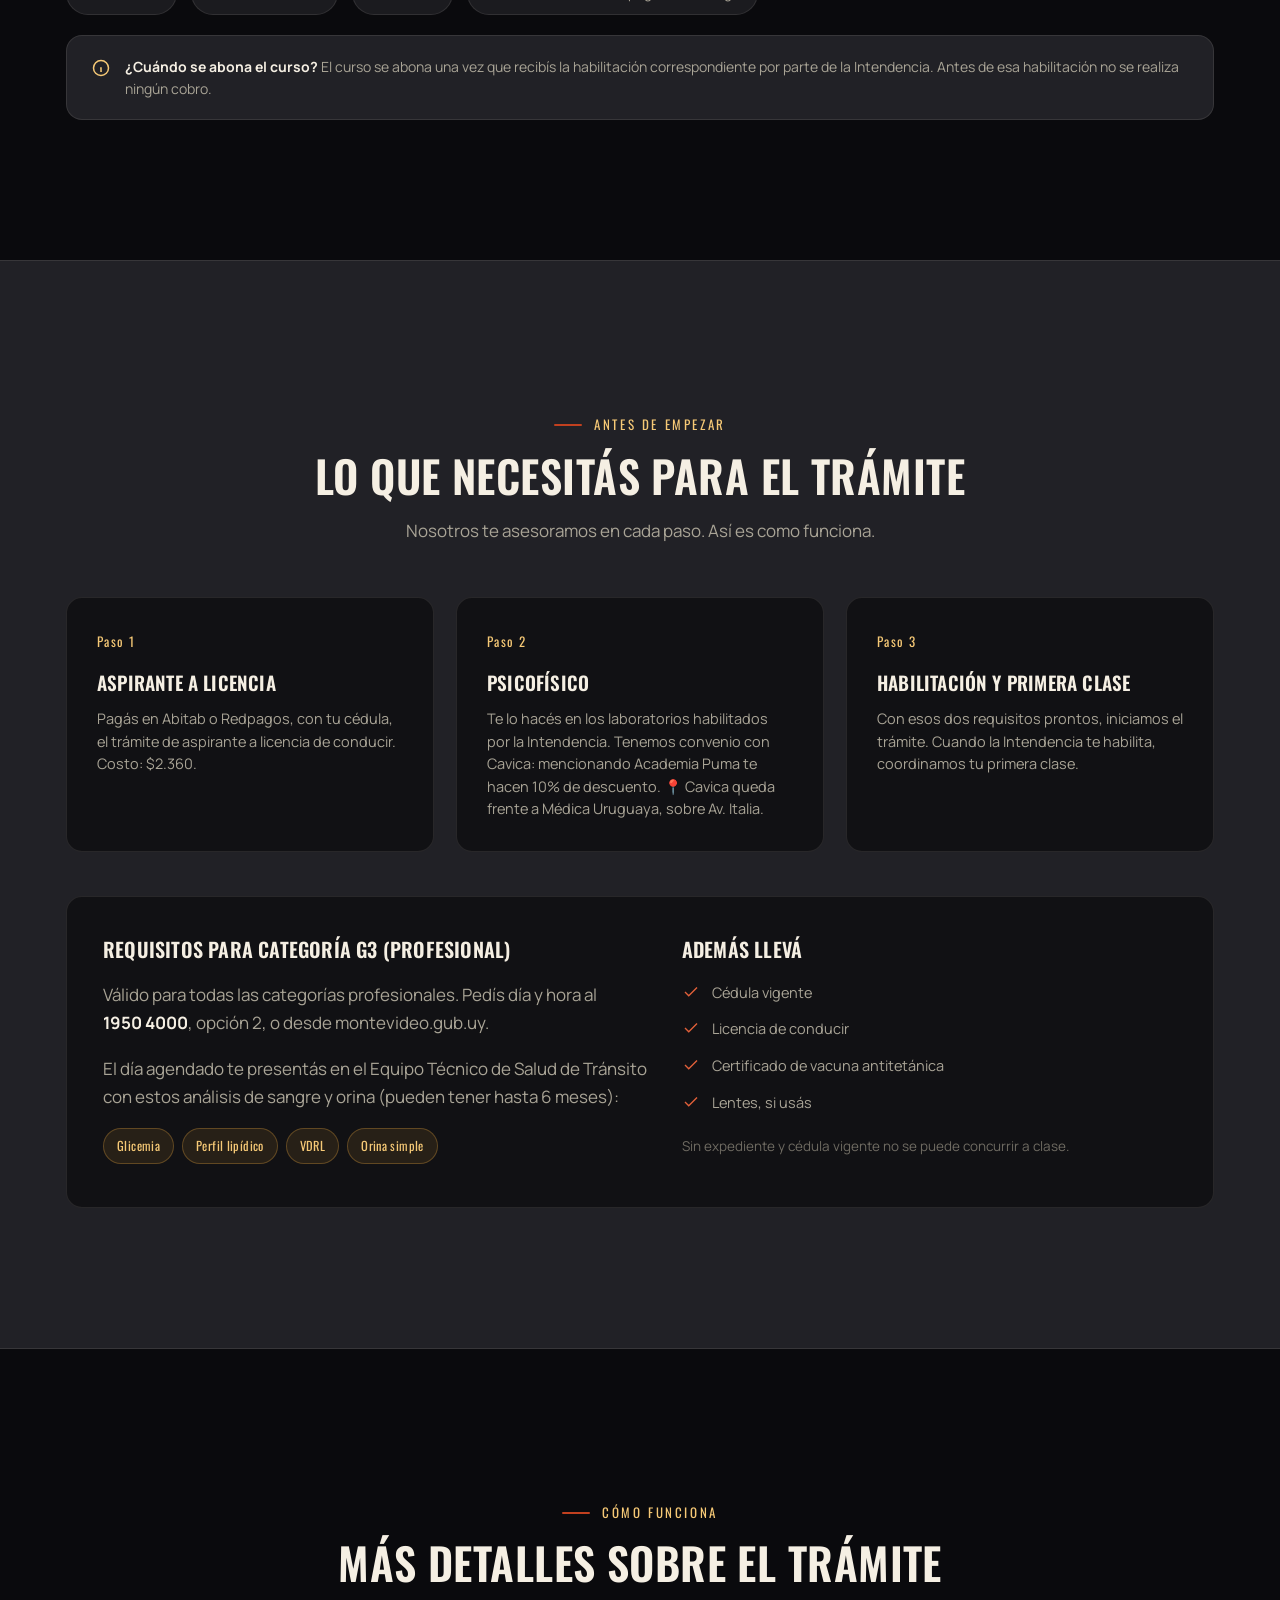
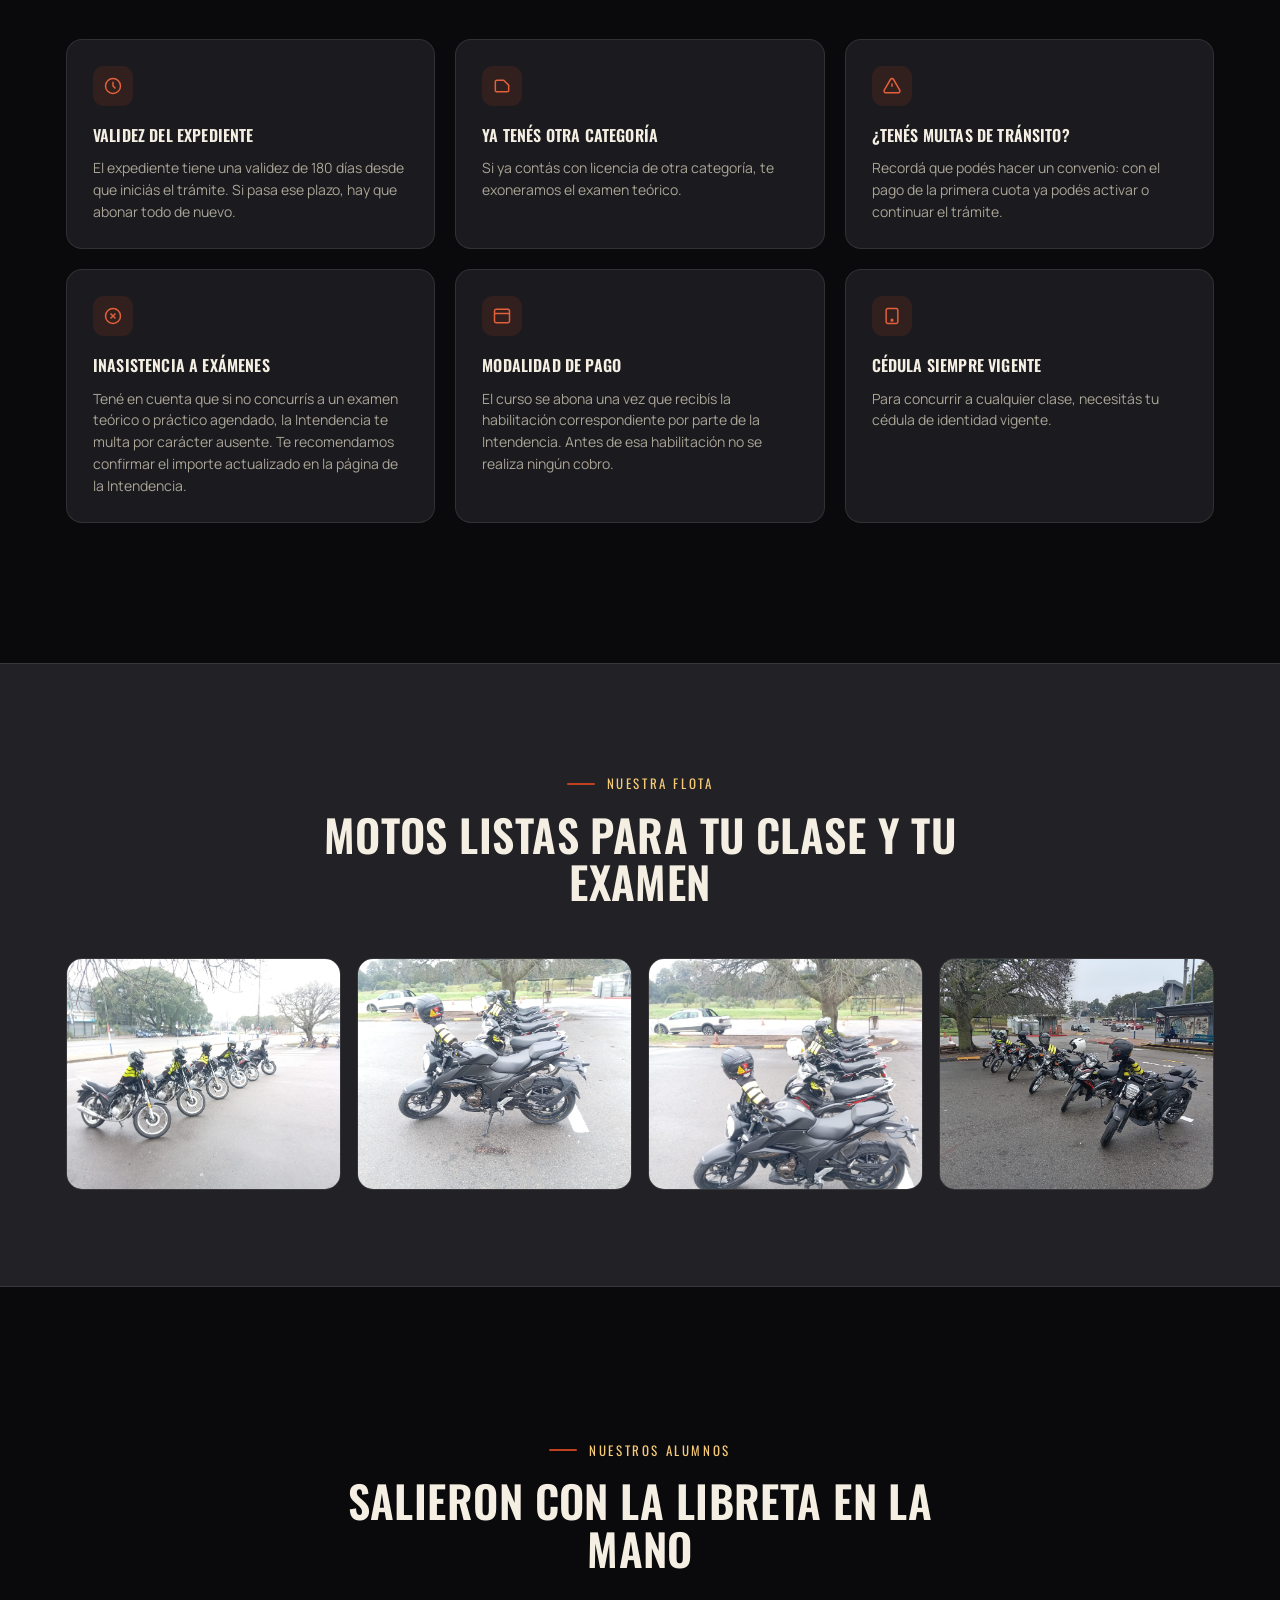
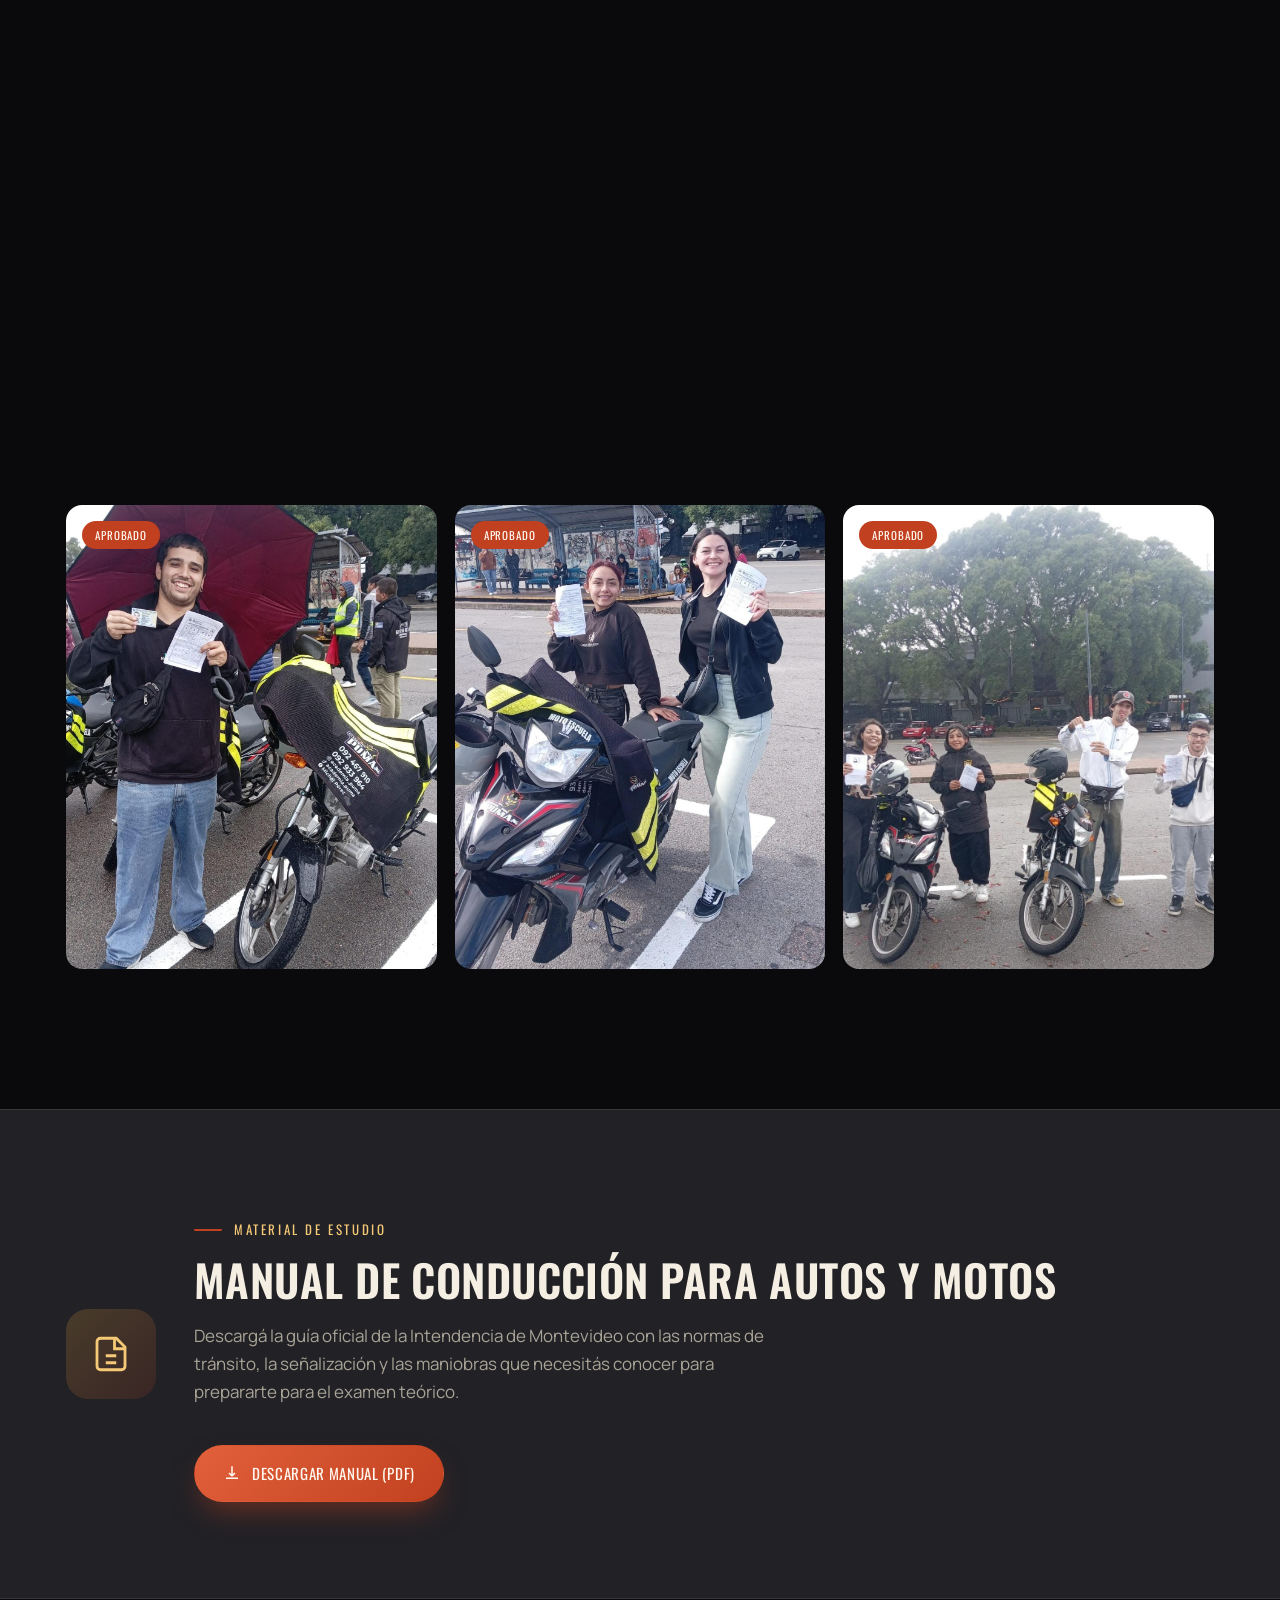
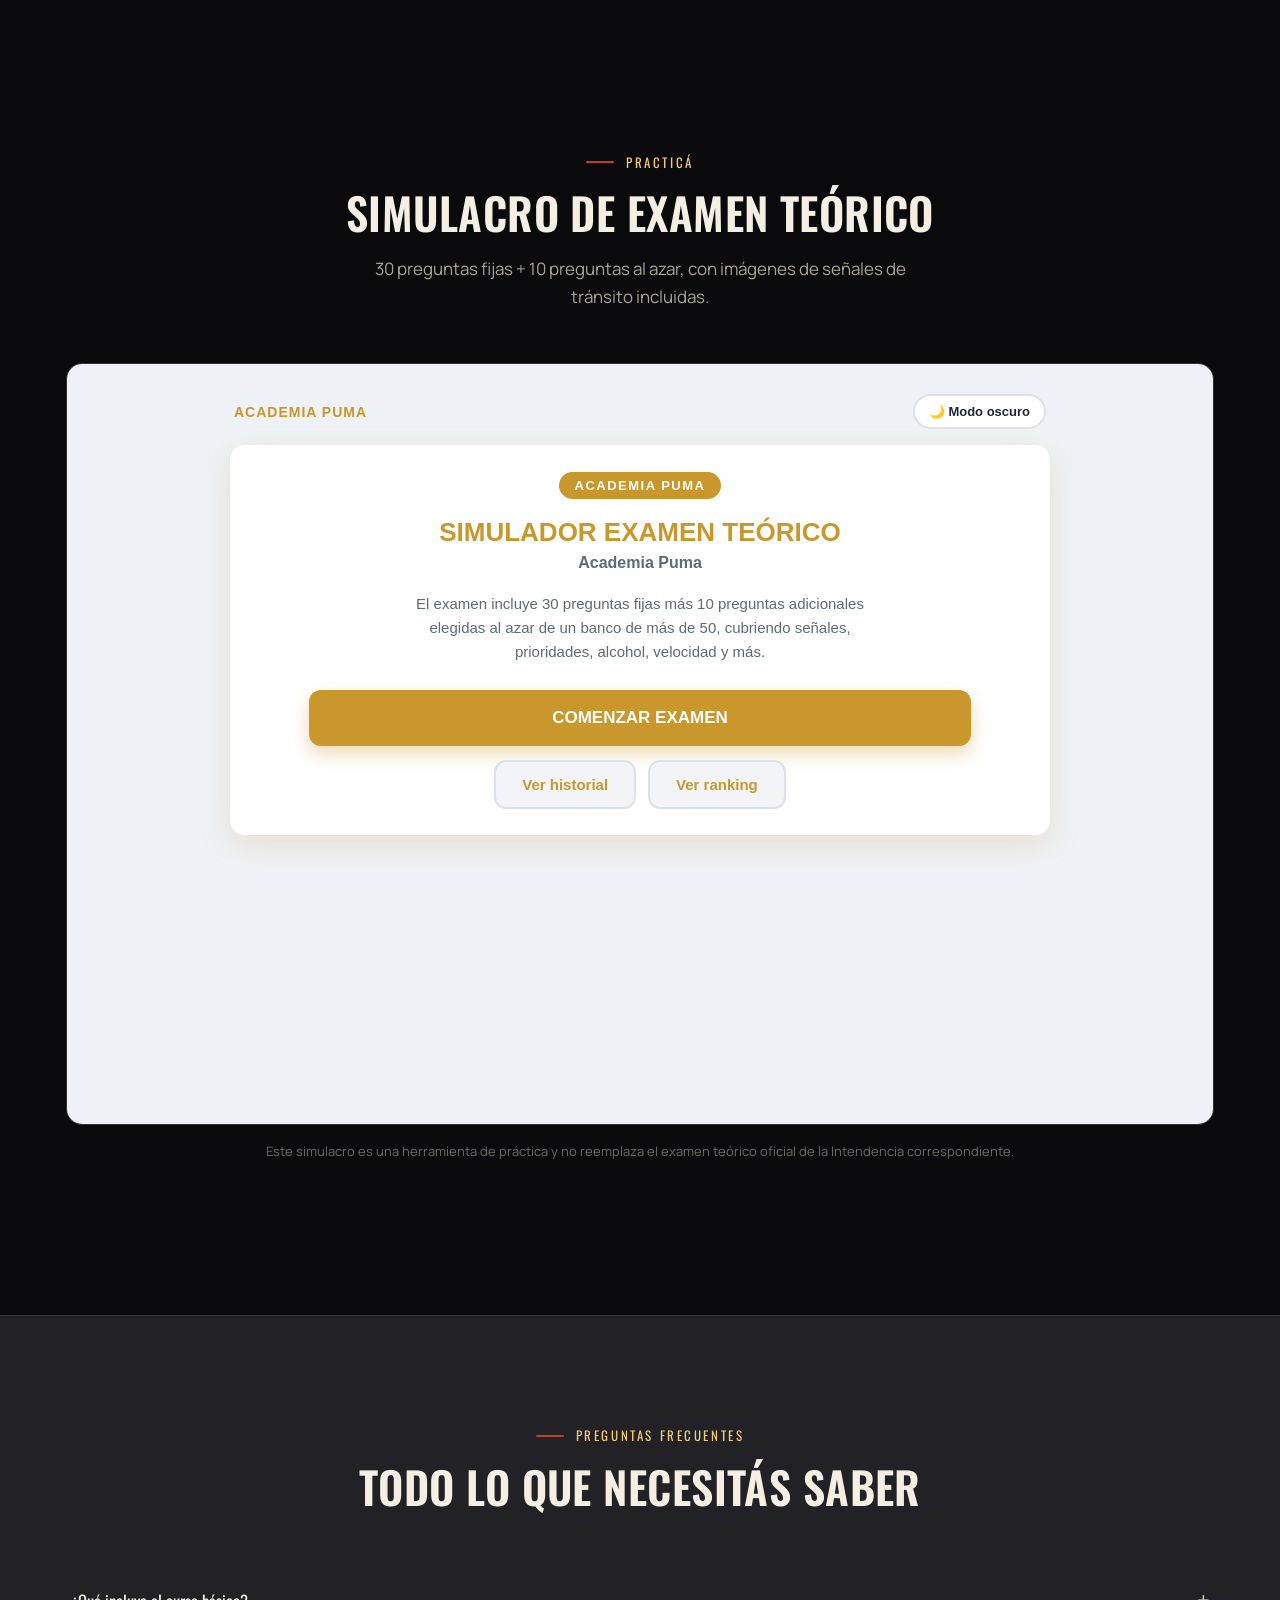
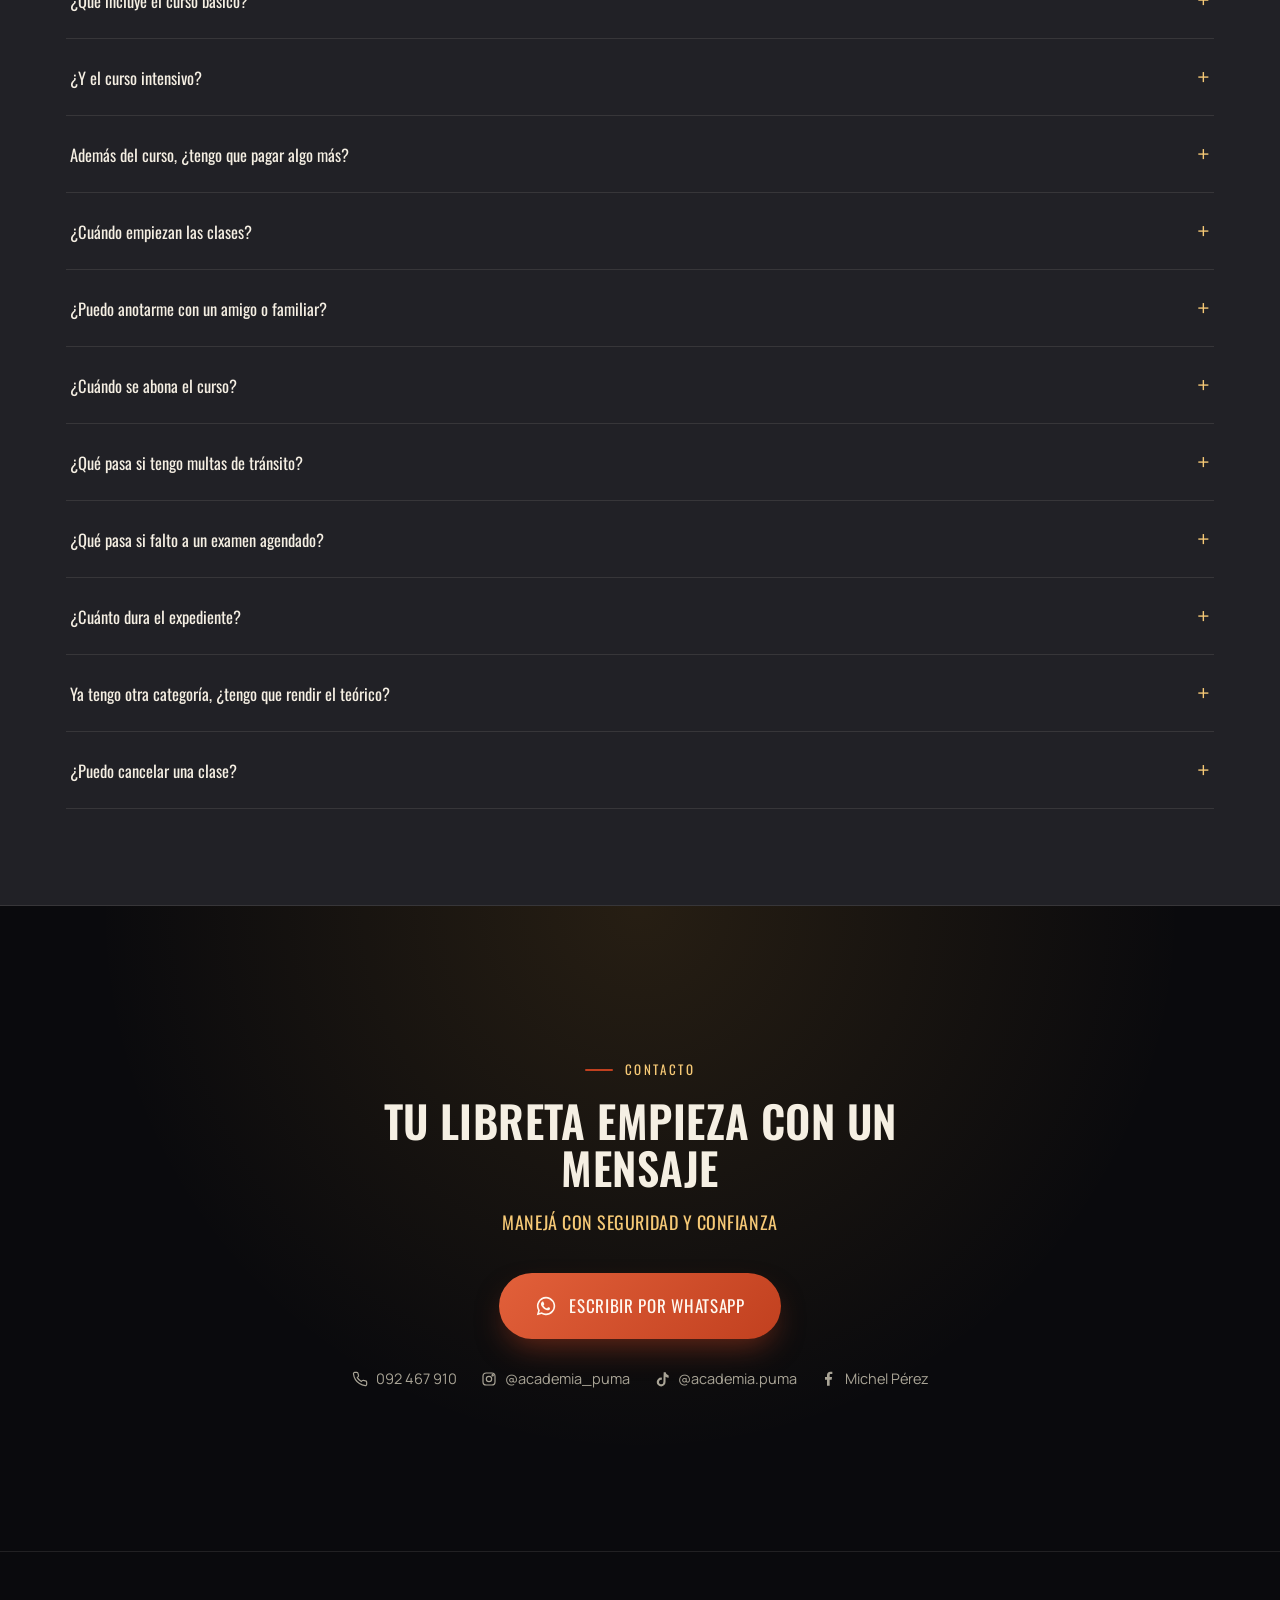
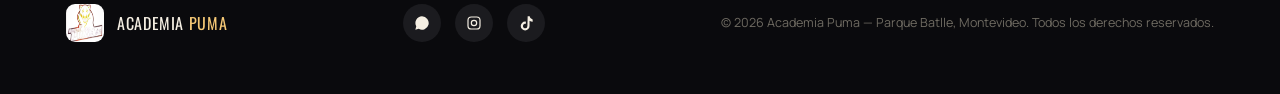
==== commit f64821d5: "Add files via upload" ====
--- a/index.html
+++ b/index.html
@@ -147,11 +147,11 @@
 
       <div class="compare-grid reveal">
         <div class="compare-card">
-          <div class="cc-icon"><svg viewBox="0 0 24 24" fill="none" stroke="currentColor" stroke-width="1.8"><circle cx="6" cy="17" r="3"/><circle cx="18" cy="17" r="3"/><path d="M9 17h4l3-7h3M9 17l3-9h4"/></svg></div>
+          <div class="cc-icon"><svg viewBox="0 0 24 24" fill="none" stroke="currentColor" stroke-width="1.8"><circle cx="5" cy="18" r="2.5"/><circle cx="18" cy="18" r="2.5"/><path d="M5 18h3l2-5h5l3 5h2"/><path d="M10 13l2-4h3"/><path d="M6 9h3"/></svg></div>
           <div>
-            <span class="cc-cc">G2 · Amateur</span>
-            <h3>Hasta 200cc</h3>
-            <p>Hasta 200 cm cúbicos, mayores de 18 años.</p>
+            <span class="cc-cc">G2</span>
+            <h3>Hasta 200<span style="text-transform:lowercase">cc</span></h3>
+            <p>Hasta 200 cc, mayores de 18 años.</p>
           </div>
         </div>
         <div class="compare-card">
@@ -165,7 +165,7 @@
       </div>
 
       <div class="plan-tabs reveal">
-        <button class="plan-tab active" data-plan="g2">Amateur · G2</button>
+        <button class="plan-tab active" data-plan="g2">G2</button>
         <button class="plan-tab" data-plan="g3">Profesional · G3</button>
       </div>
 
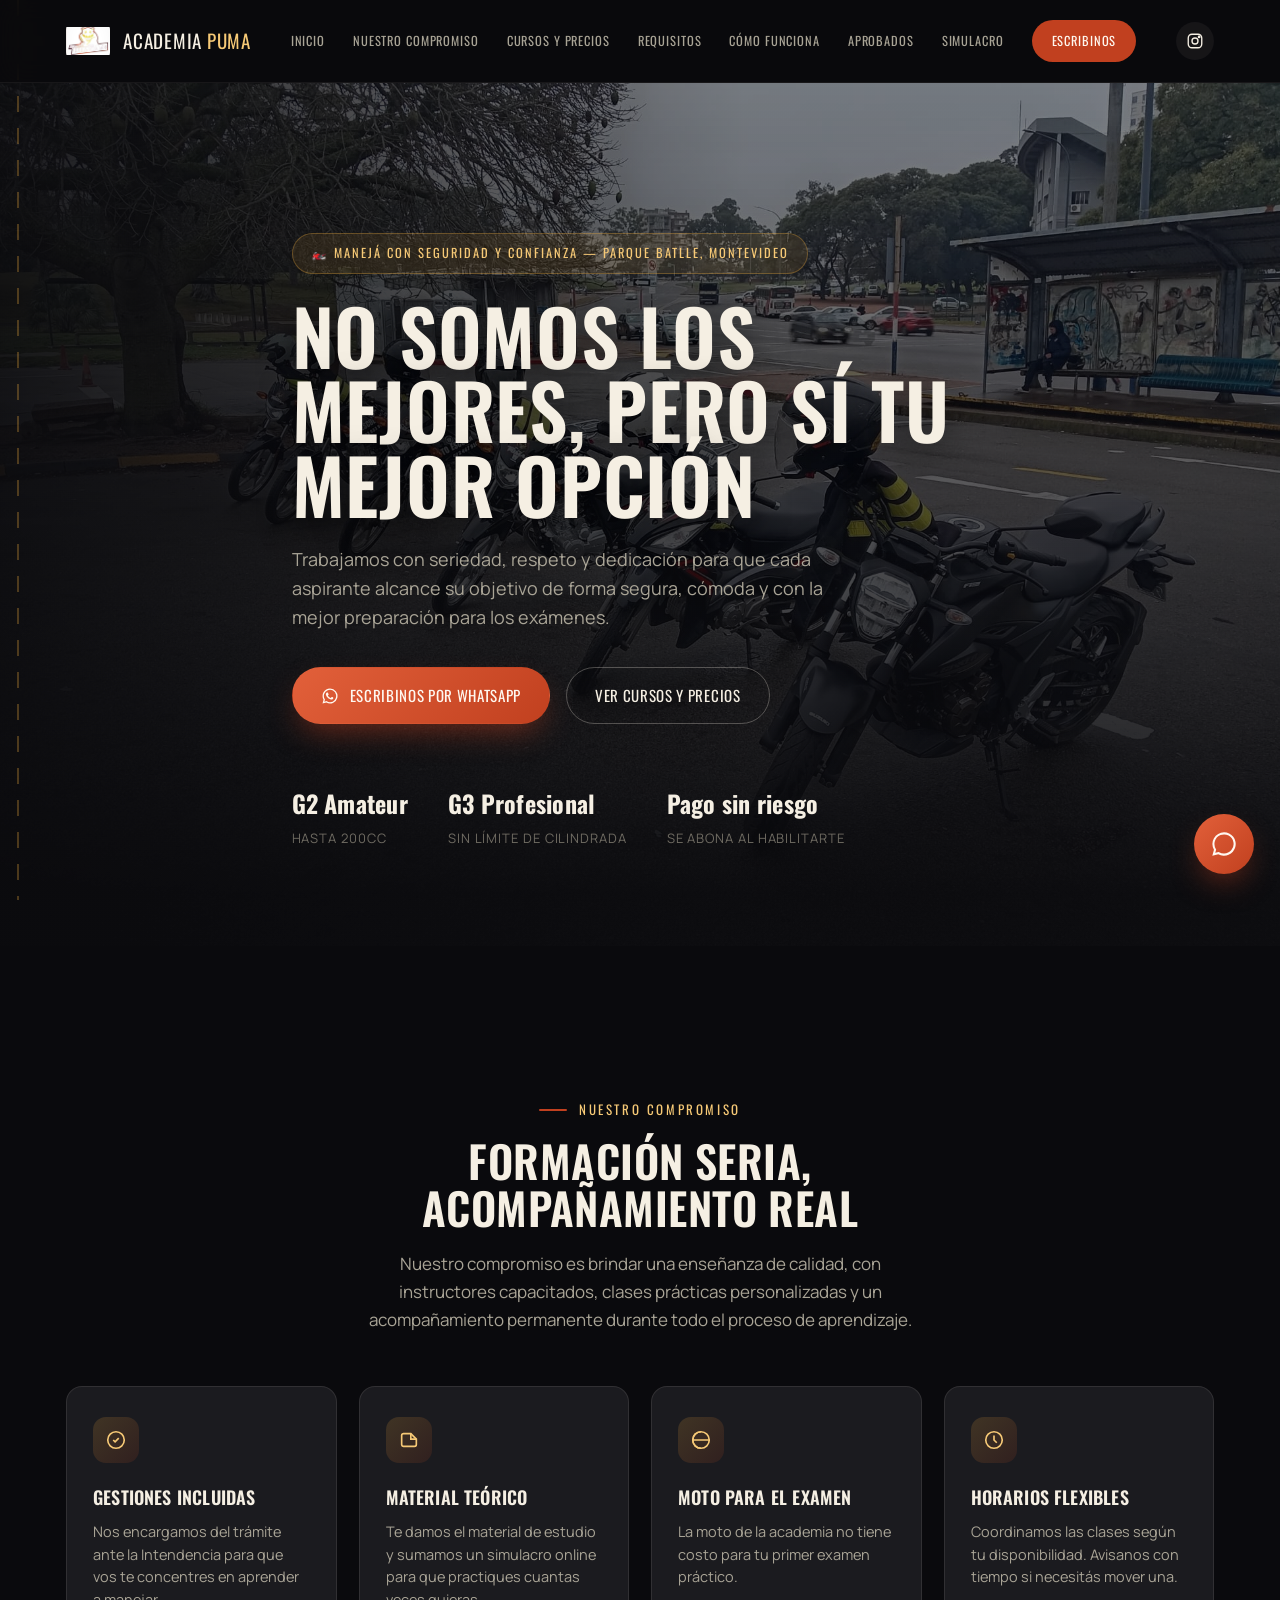
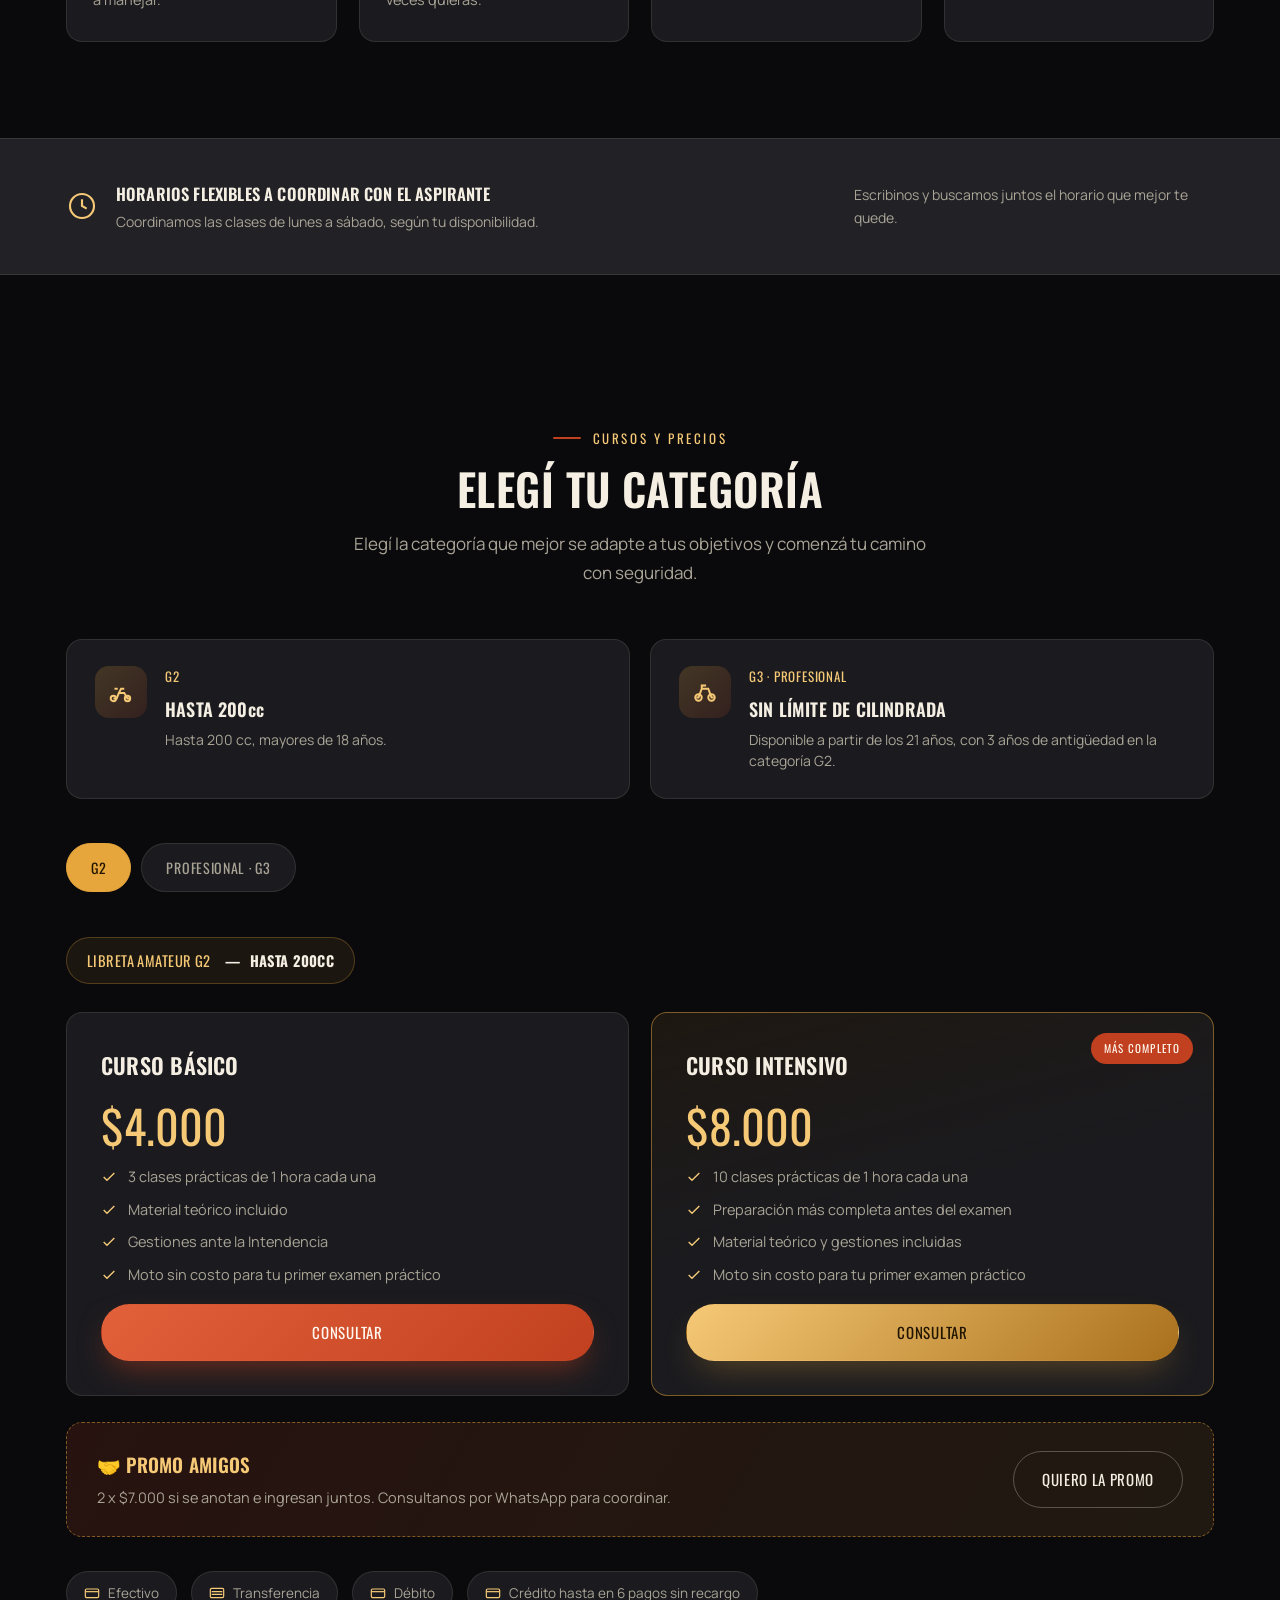
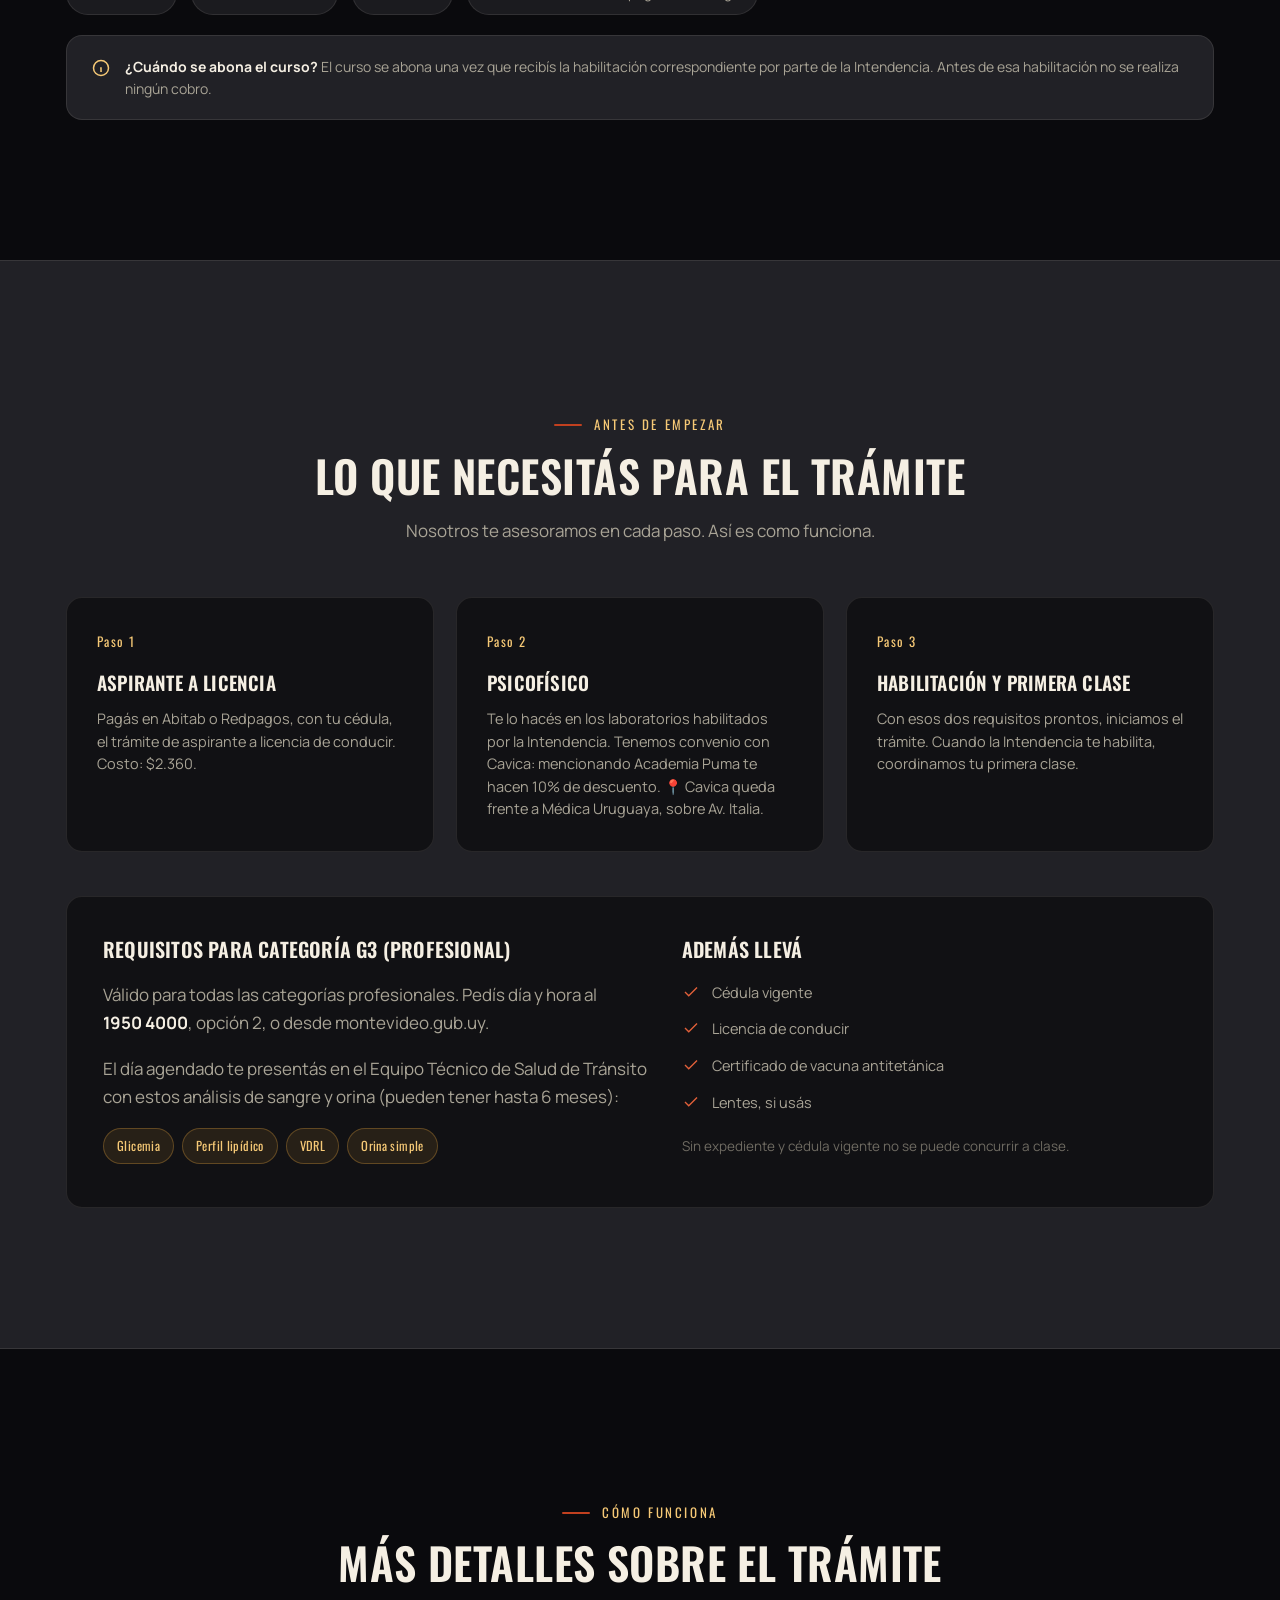
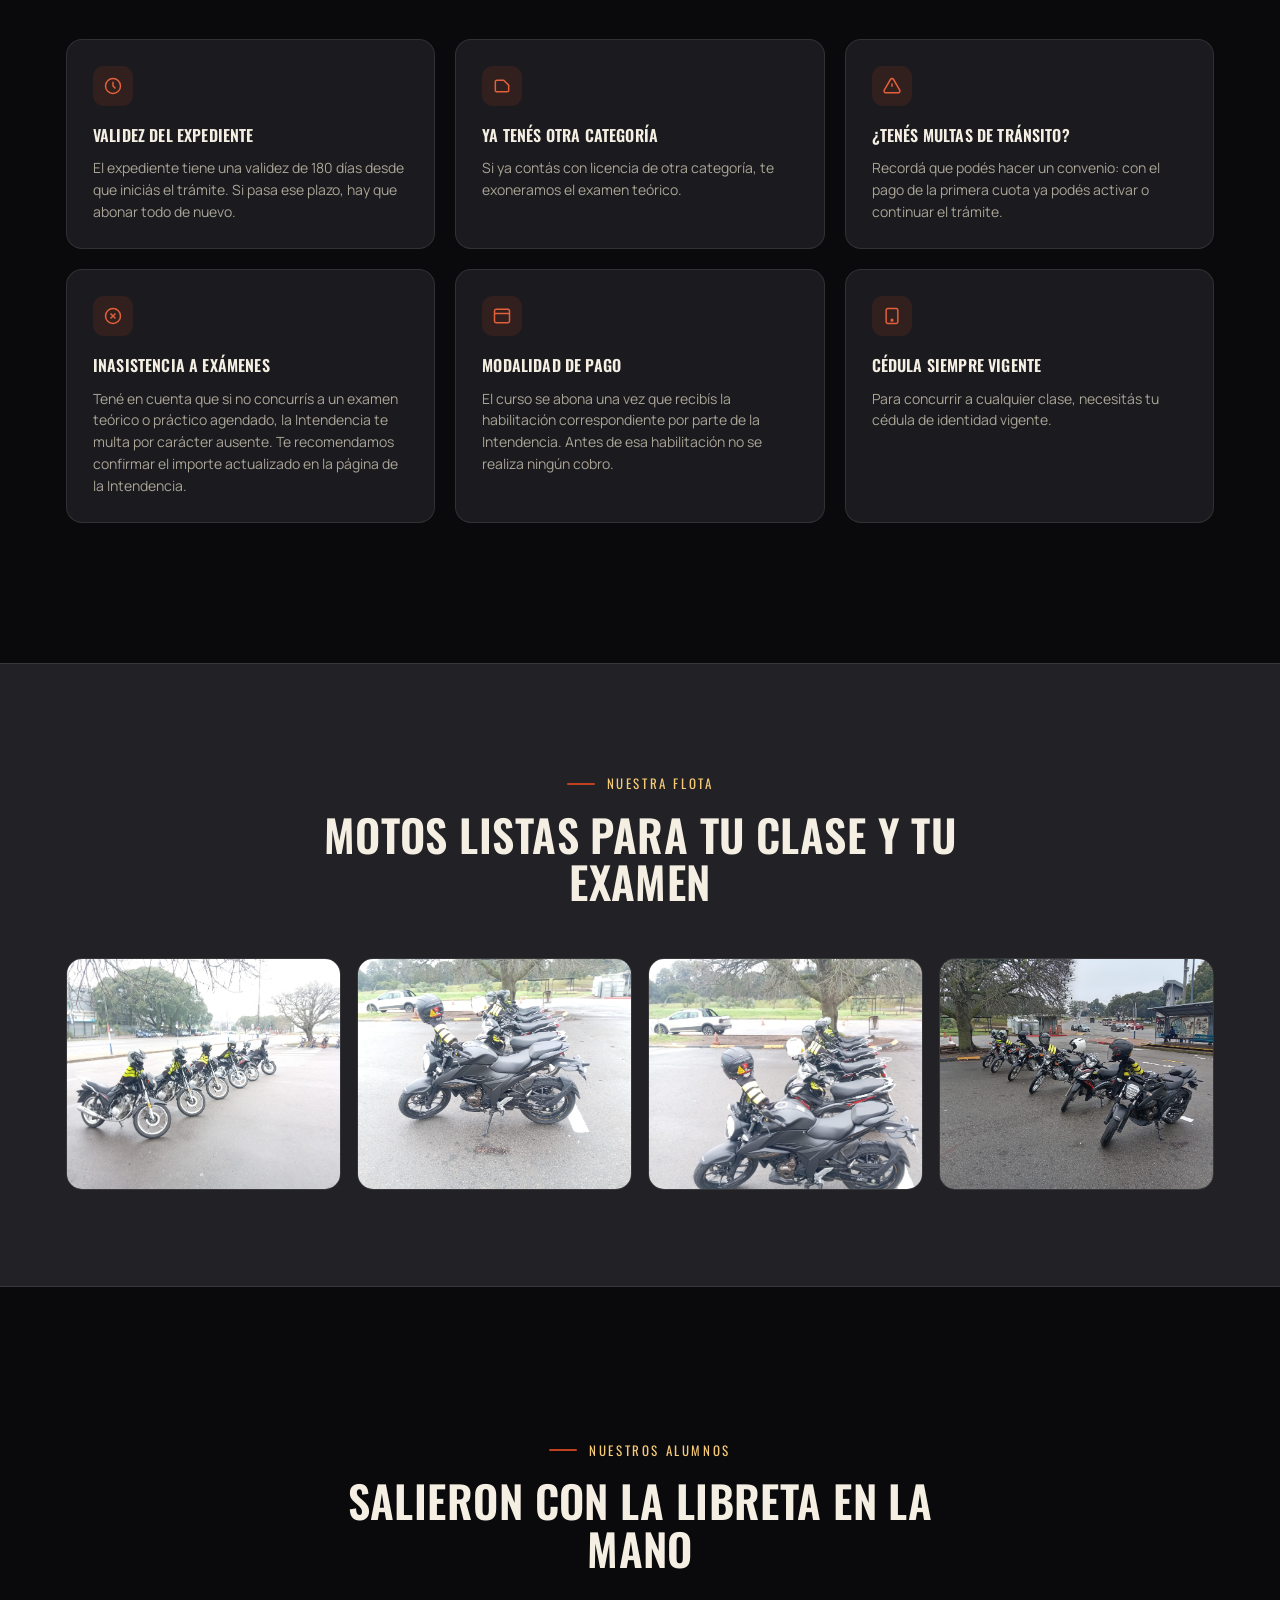
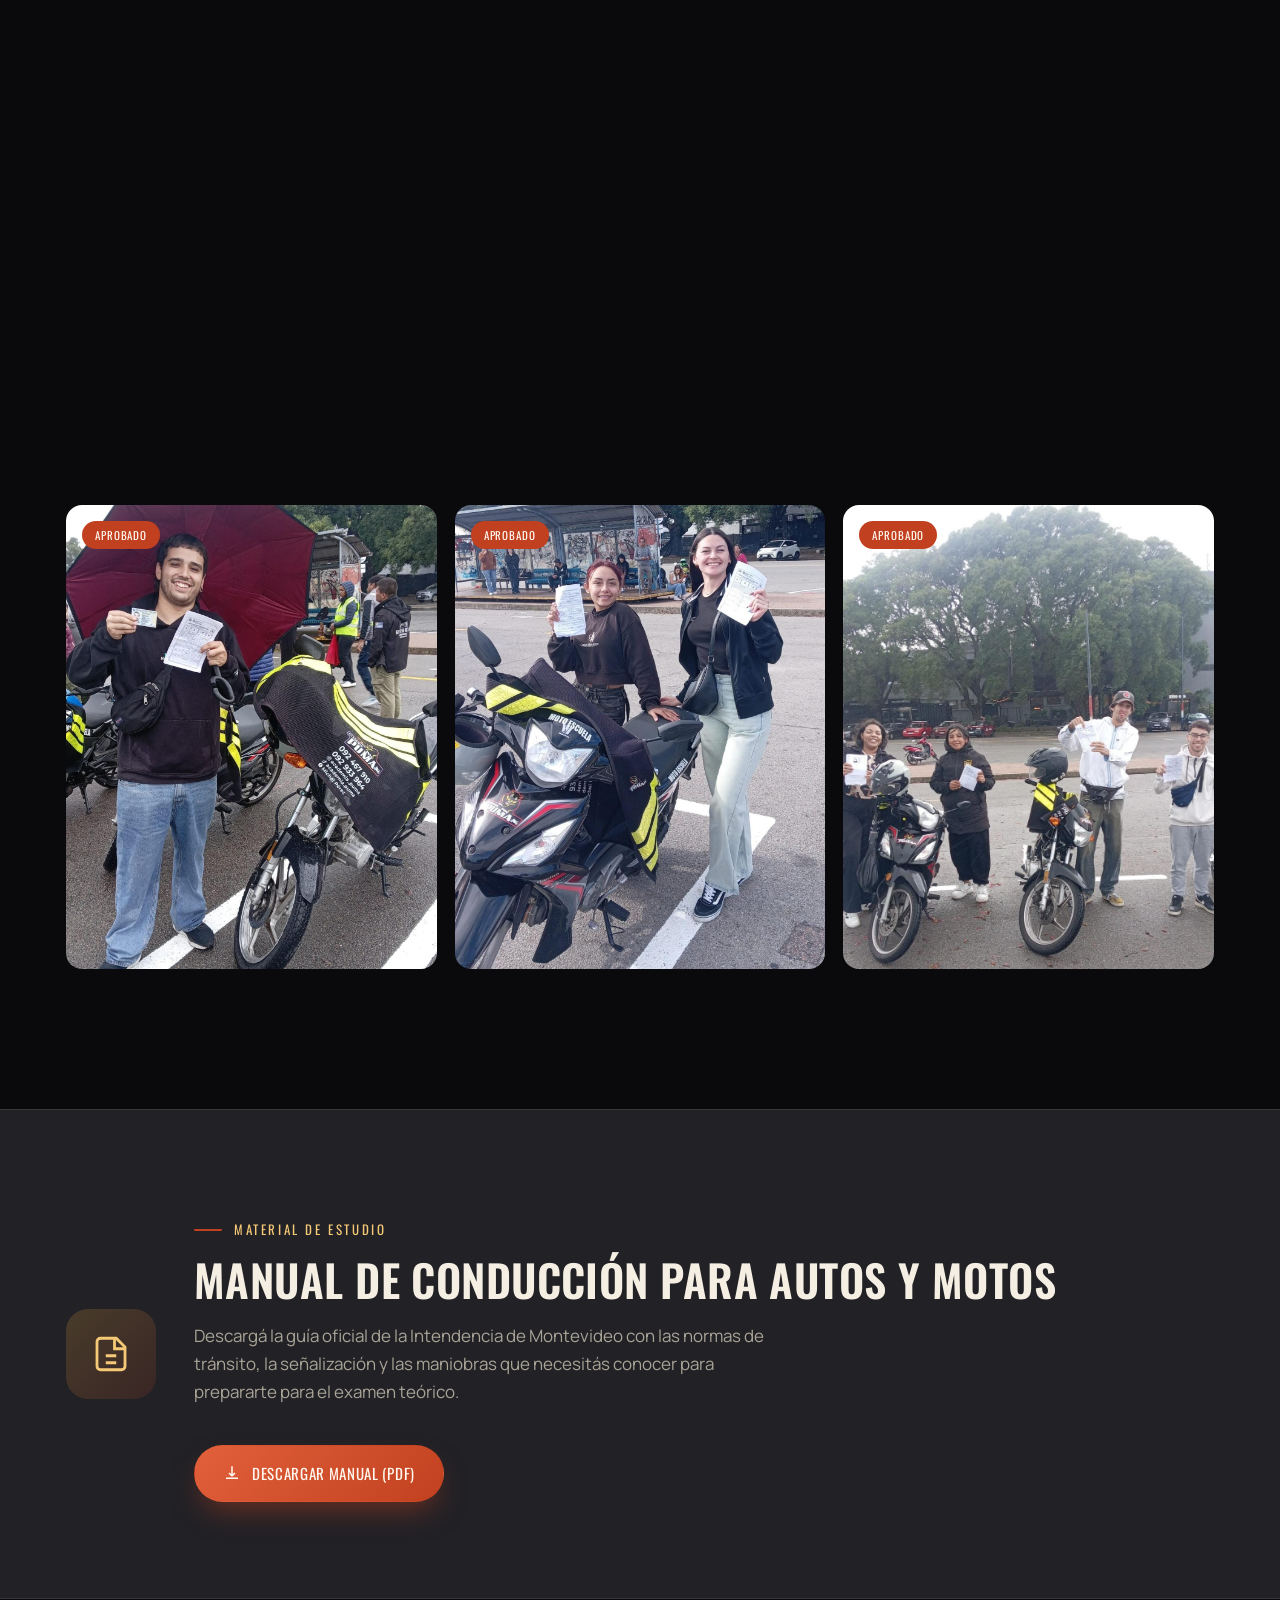
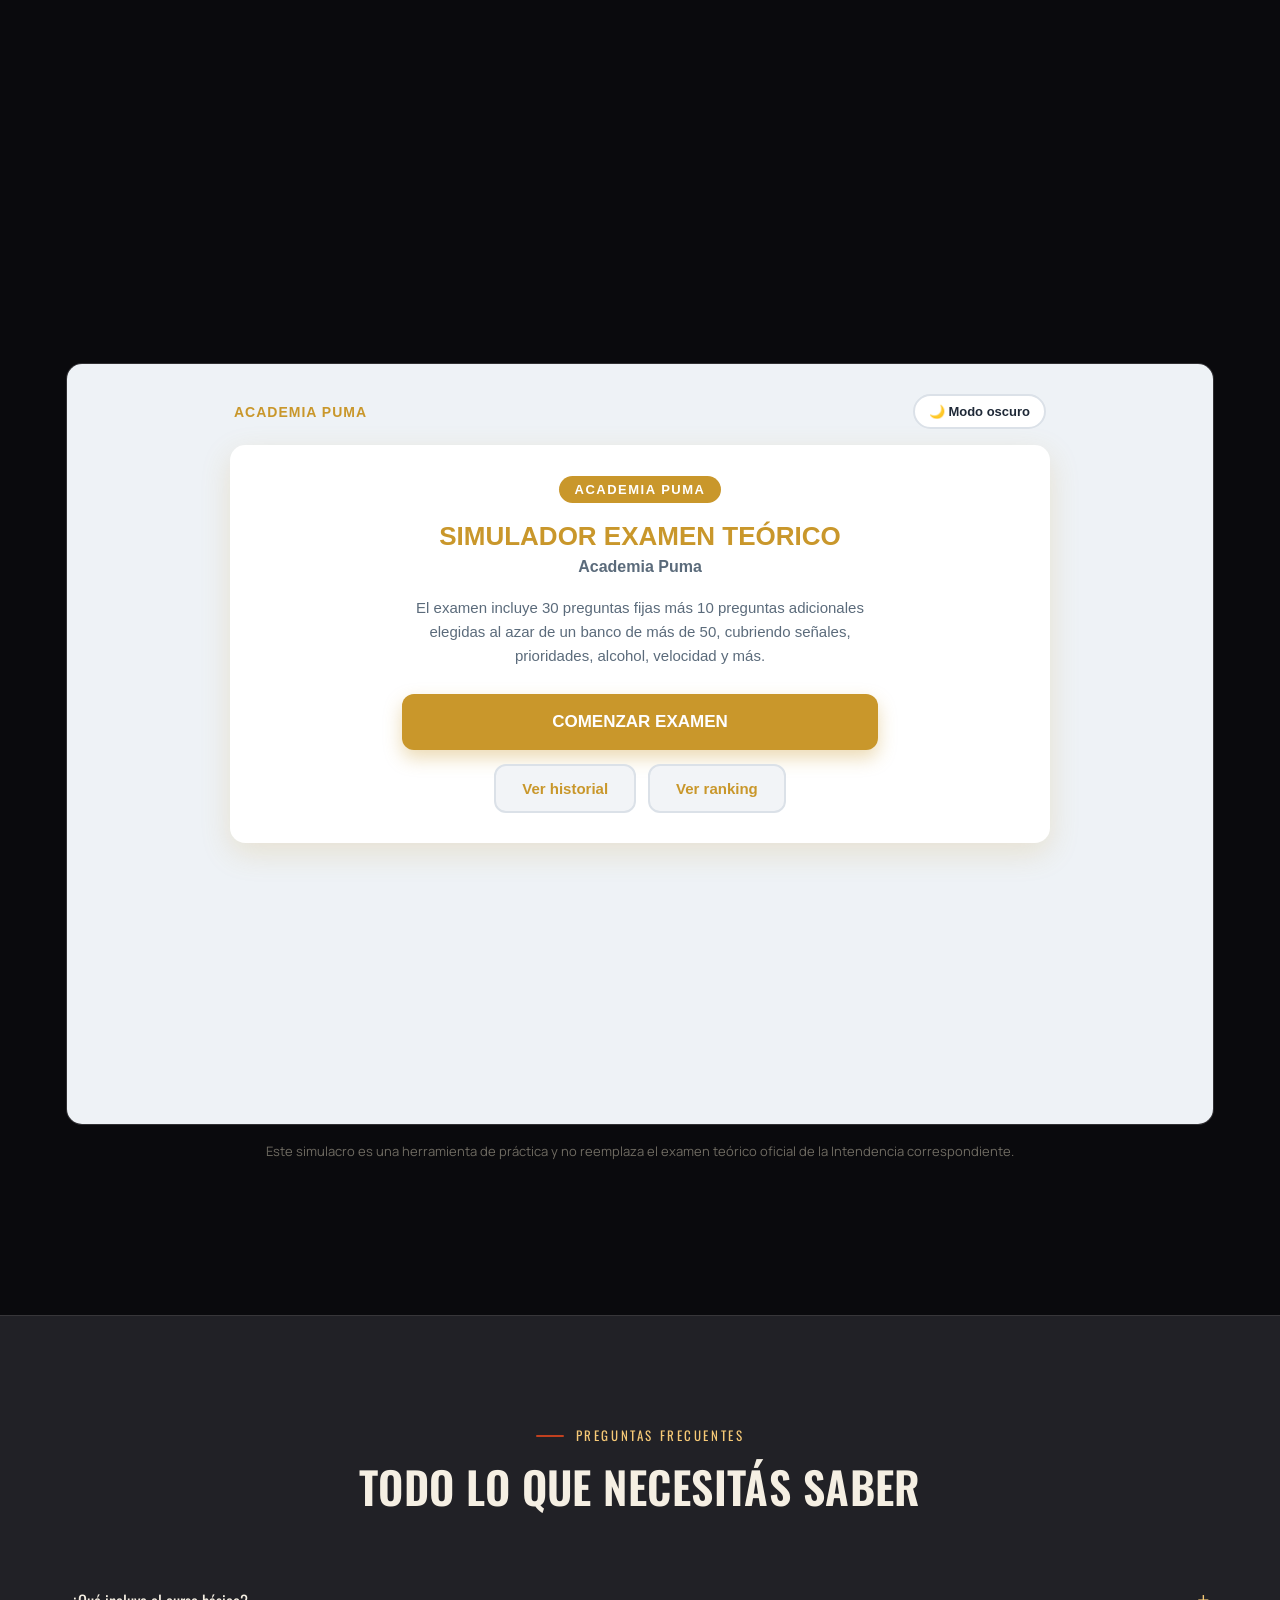
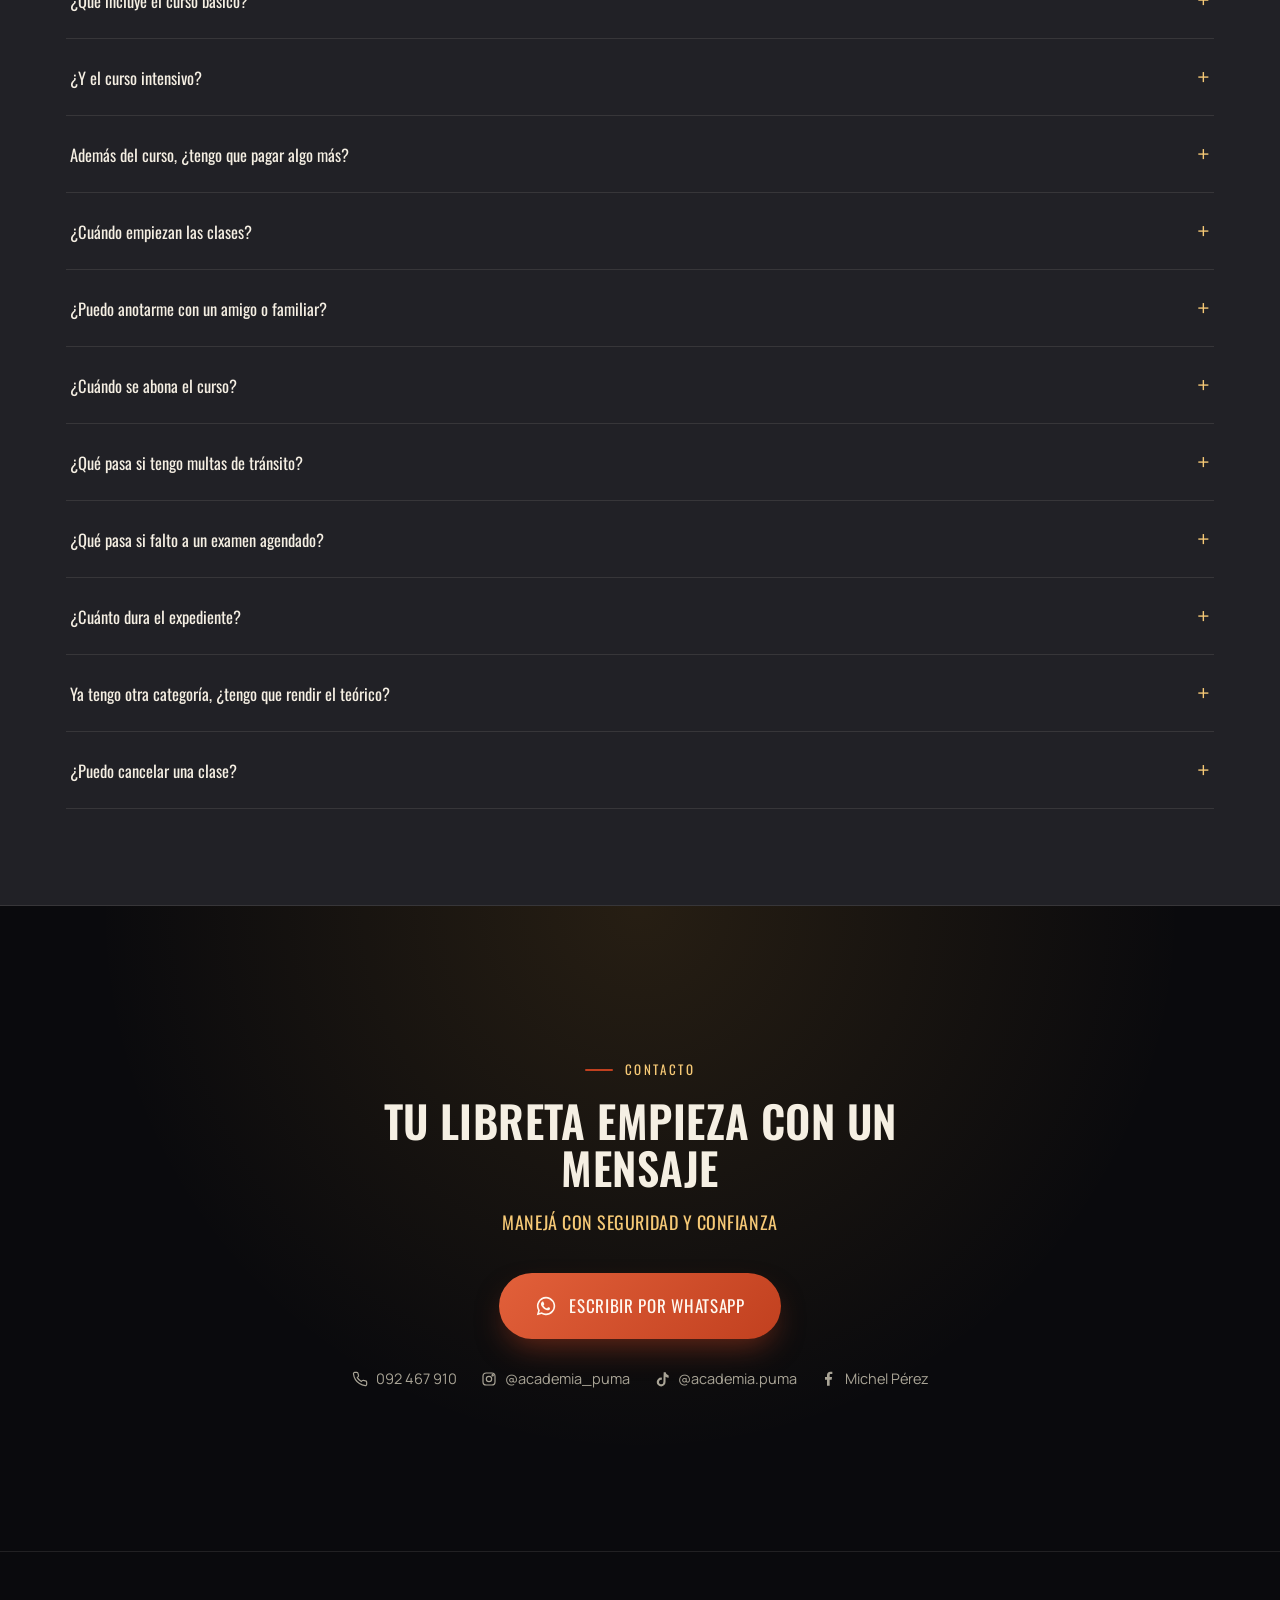
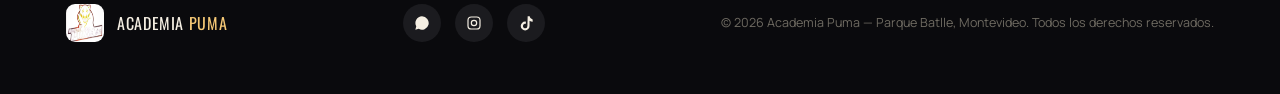
==== commit 263fbb57: "Update index.html" ====
--- a/index.html
+++ b/index.html
@@ -5,7 +5,7 @@
 <meta name="viewport" content="width=device-width, initial-scale=1.0">
 <title>Academia de Manejo de Motos Montevideo | Parque Batlle</title>
 <meta name="description" content="Academia Puma, escuela de conducción de motos en Parque Batlle, Montevideo. Cursos Libreta Amateur G2 (hasta 200cc) y Profesional G3 (sin límite de cilindrada), gestiones incluidas y acompañamiento en todo el proceso.">
-<meta name="keywords" content="academia de moto, libreta de moto Montevideo, curso G2, curso G3, libreta amateur, libreta profesional, Parque Batlle, Academia Puma">
+<meta name="keywords" content="academia de moto, libreta de moto Montevideo, curso G2-amateur, curso G3, libreta amateur, libreta profesional, Parque Batlle, Academia Puma">
 <meta name="author" content="Academia Puma">
 <meta name="robots" content="index, follow">
 <meta property="og:title" content="Academia de Manejo de Motos Montevideo | Parque Batlle">
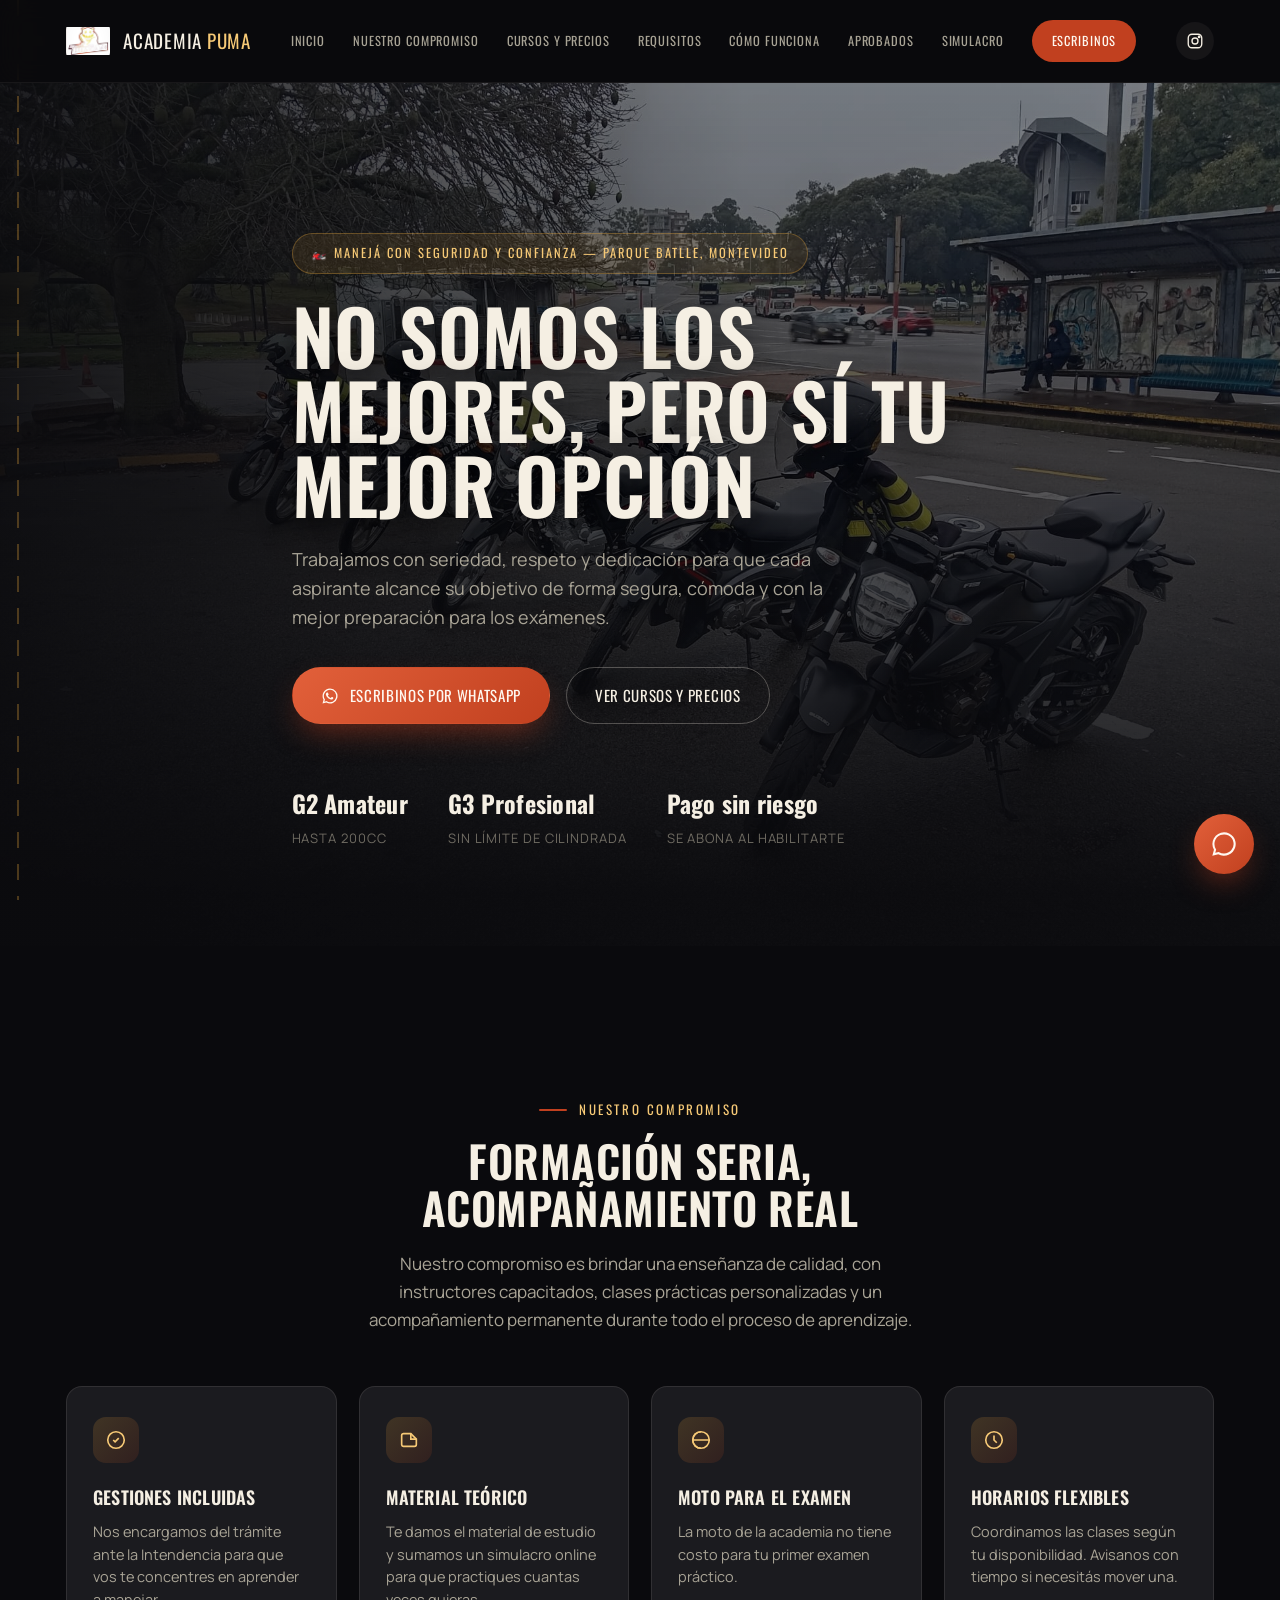
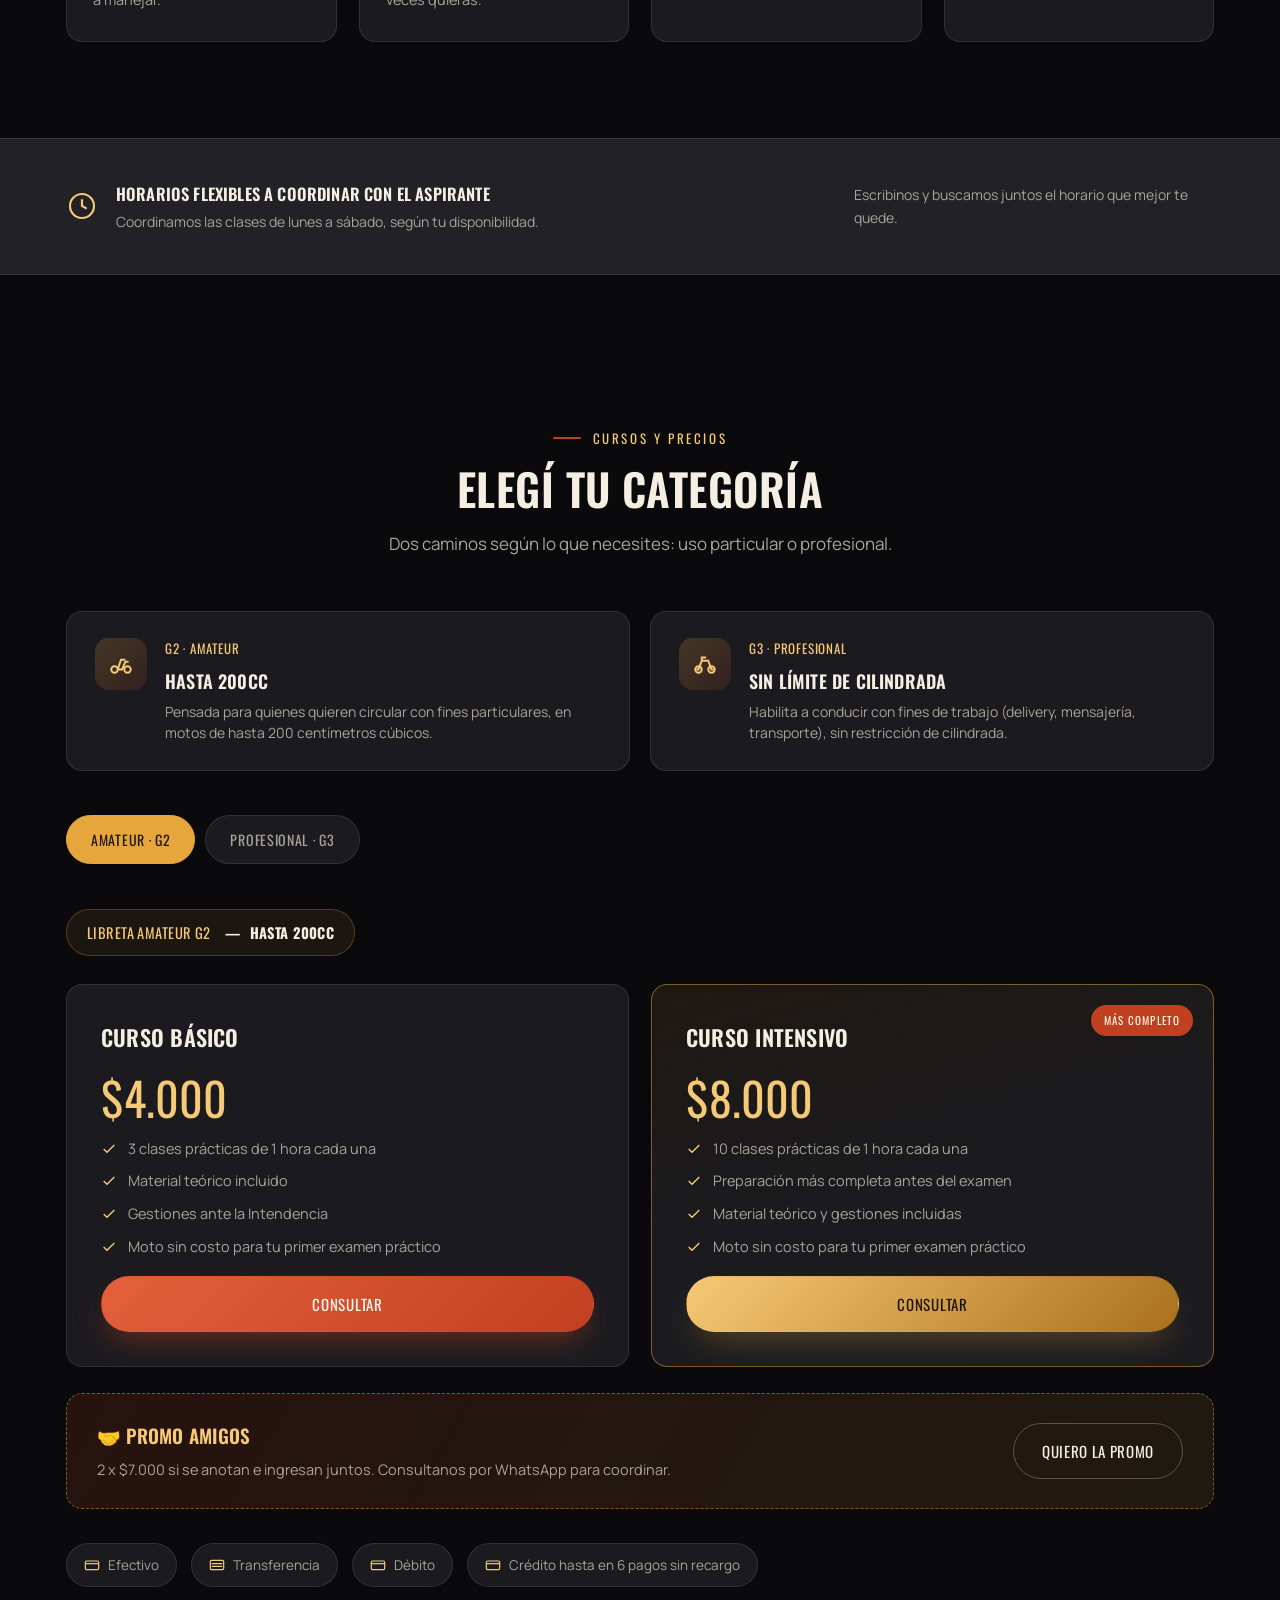
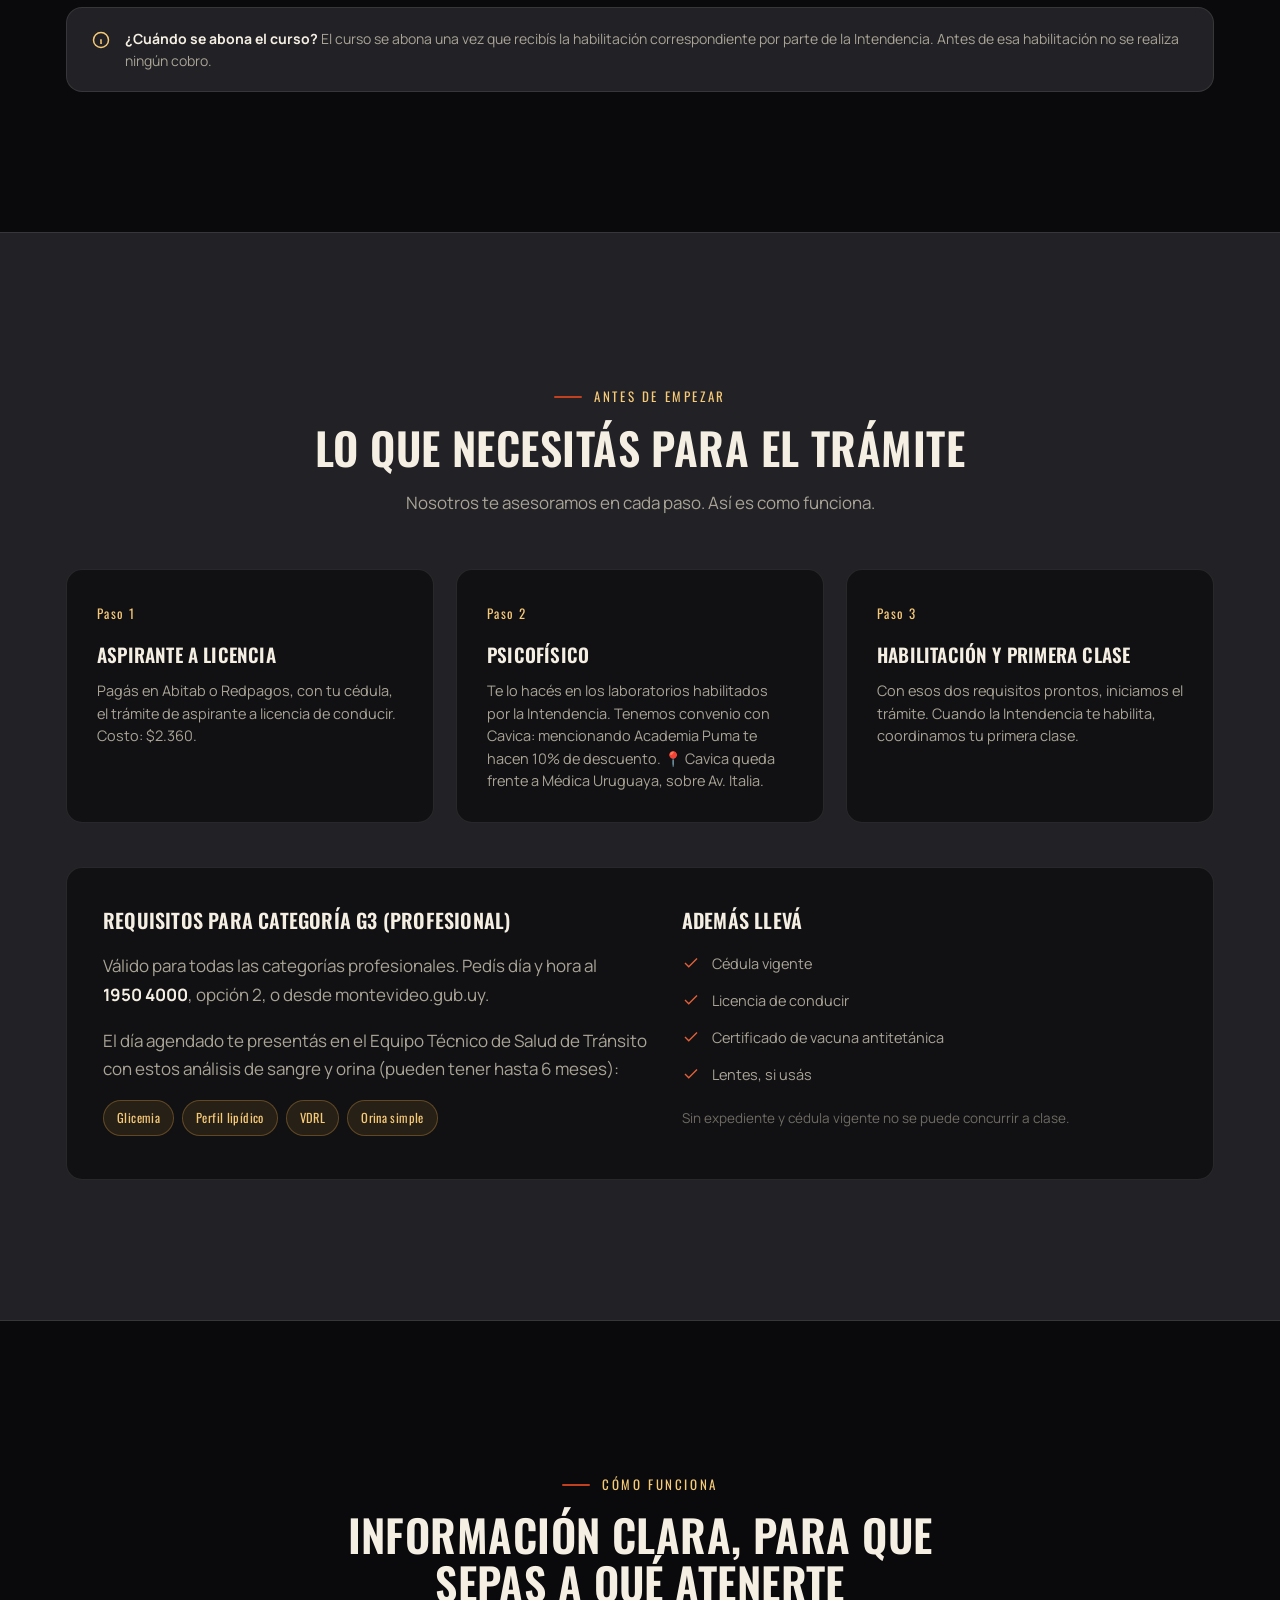
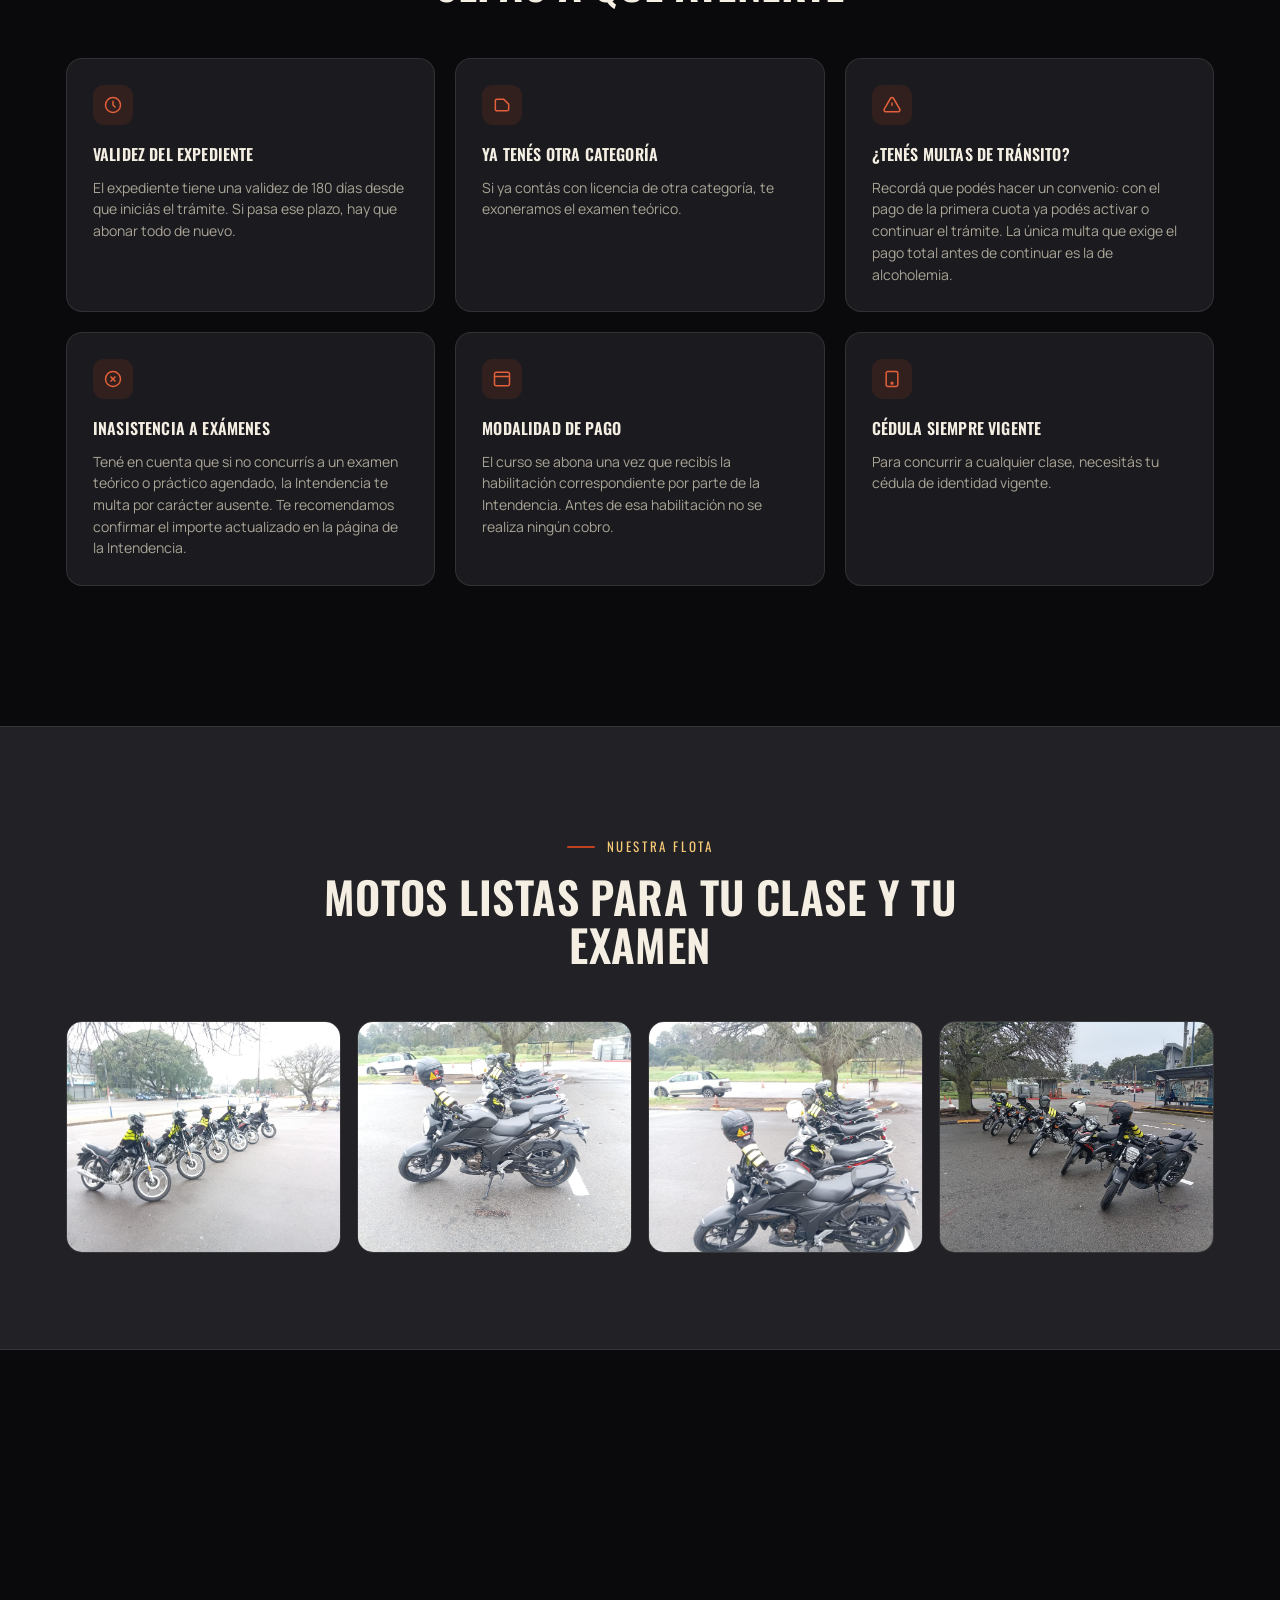
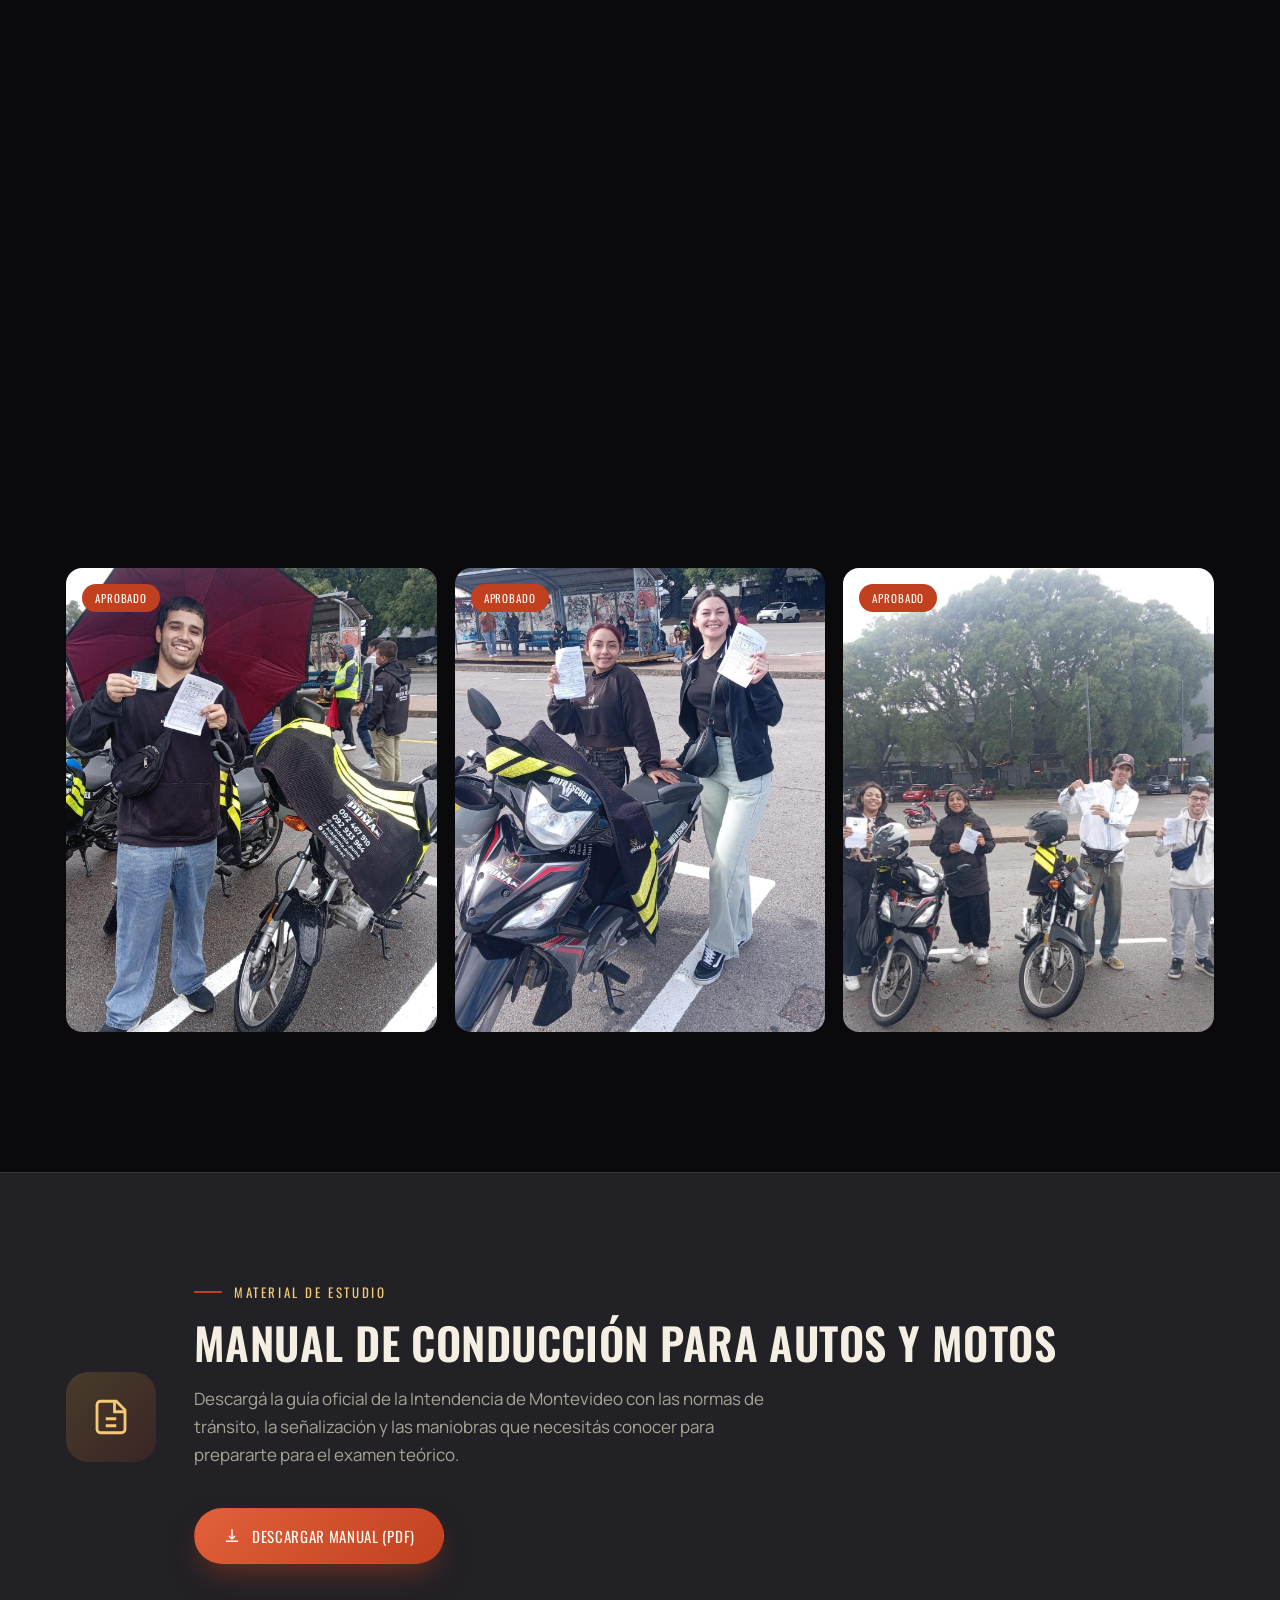
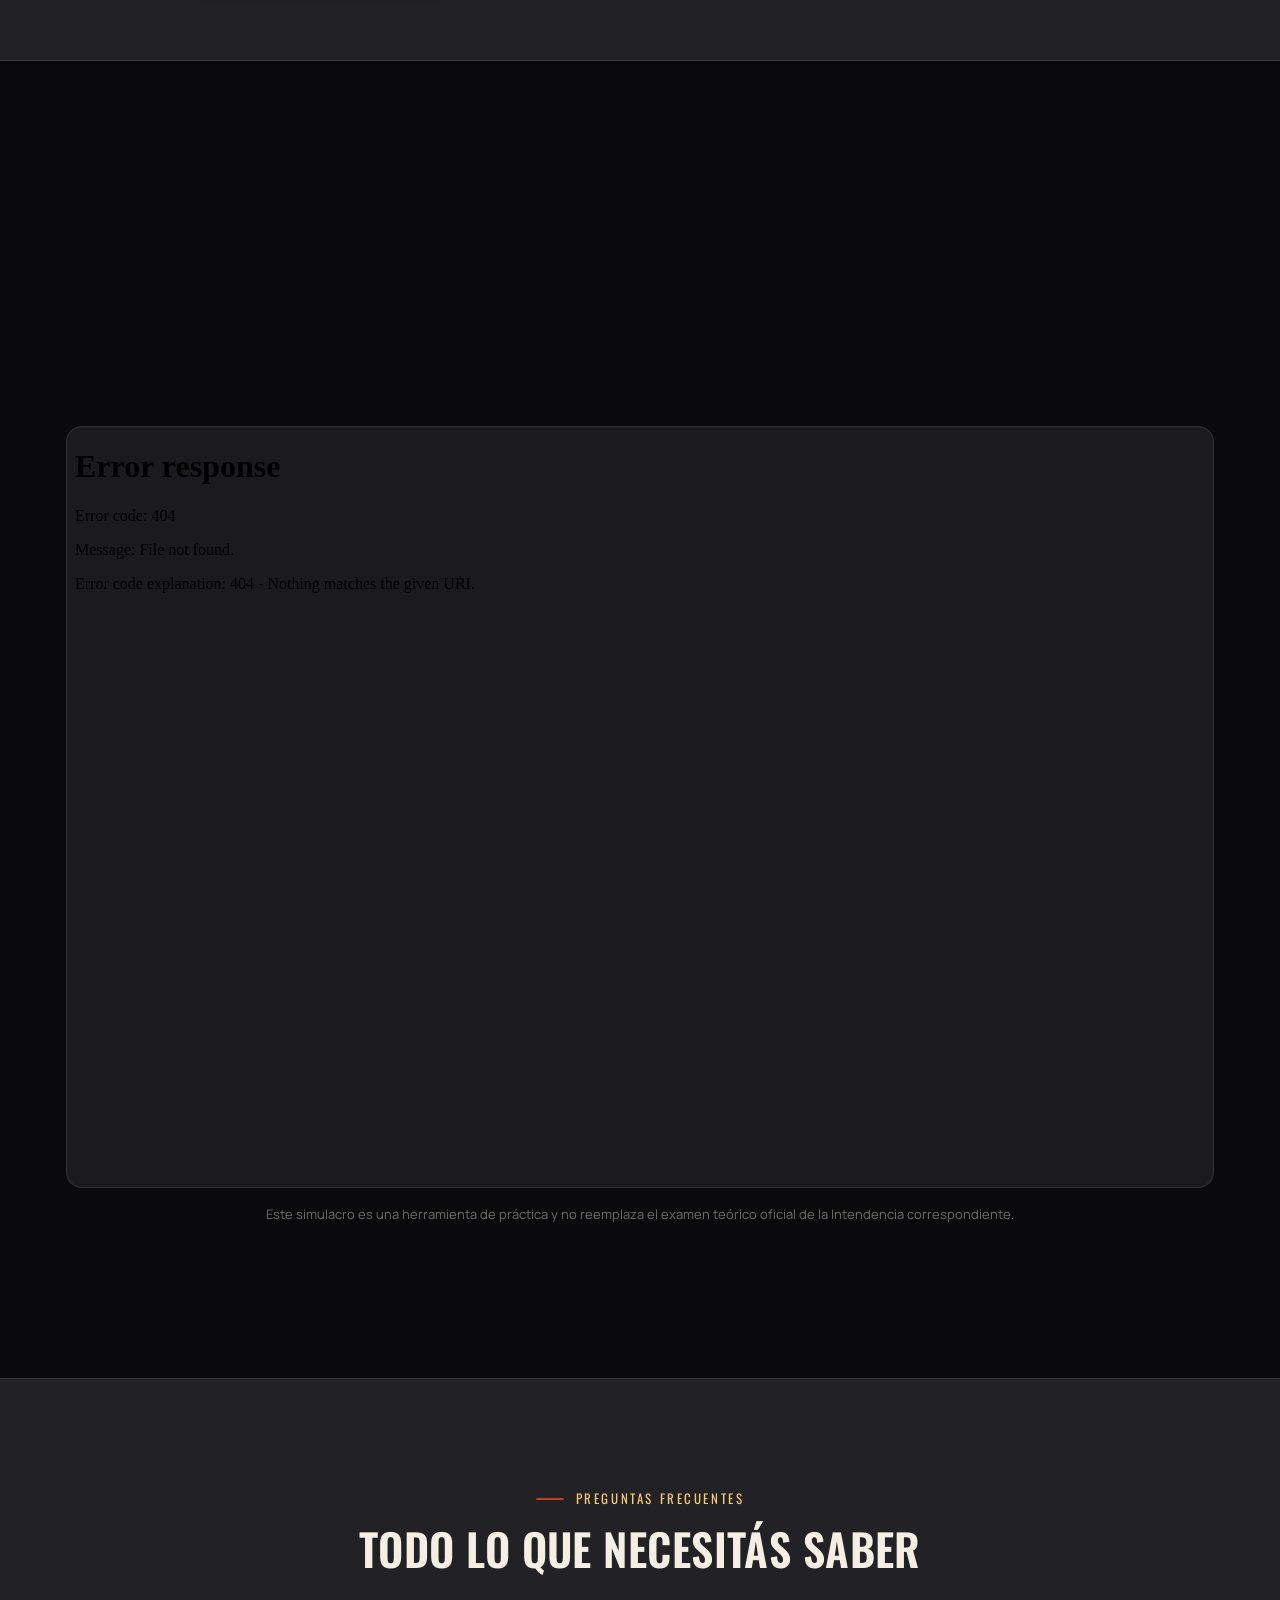
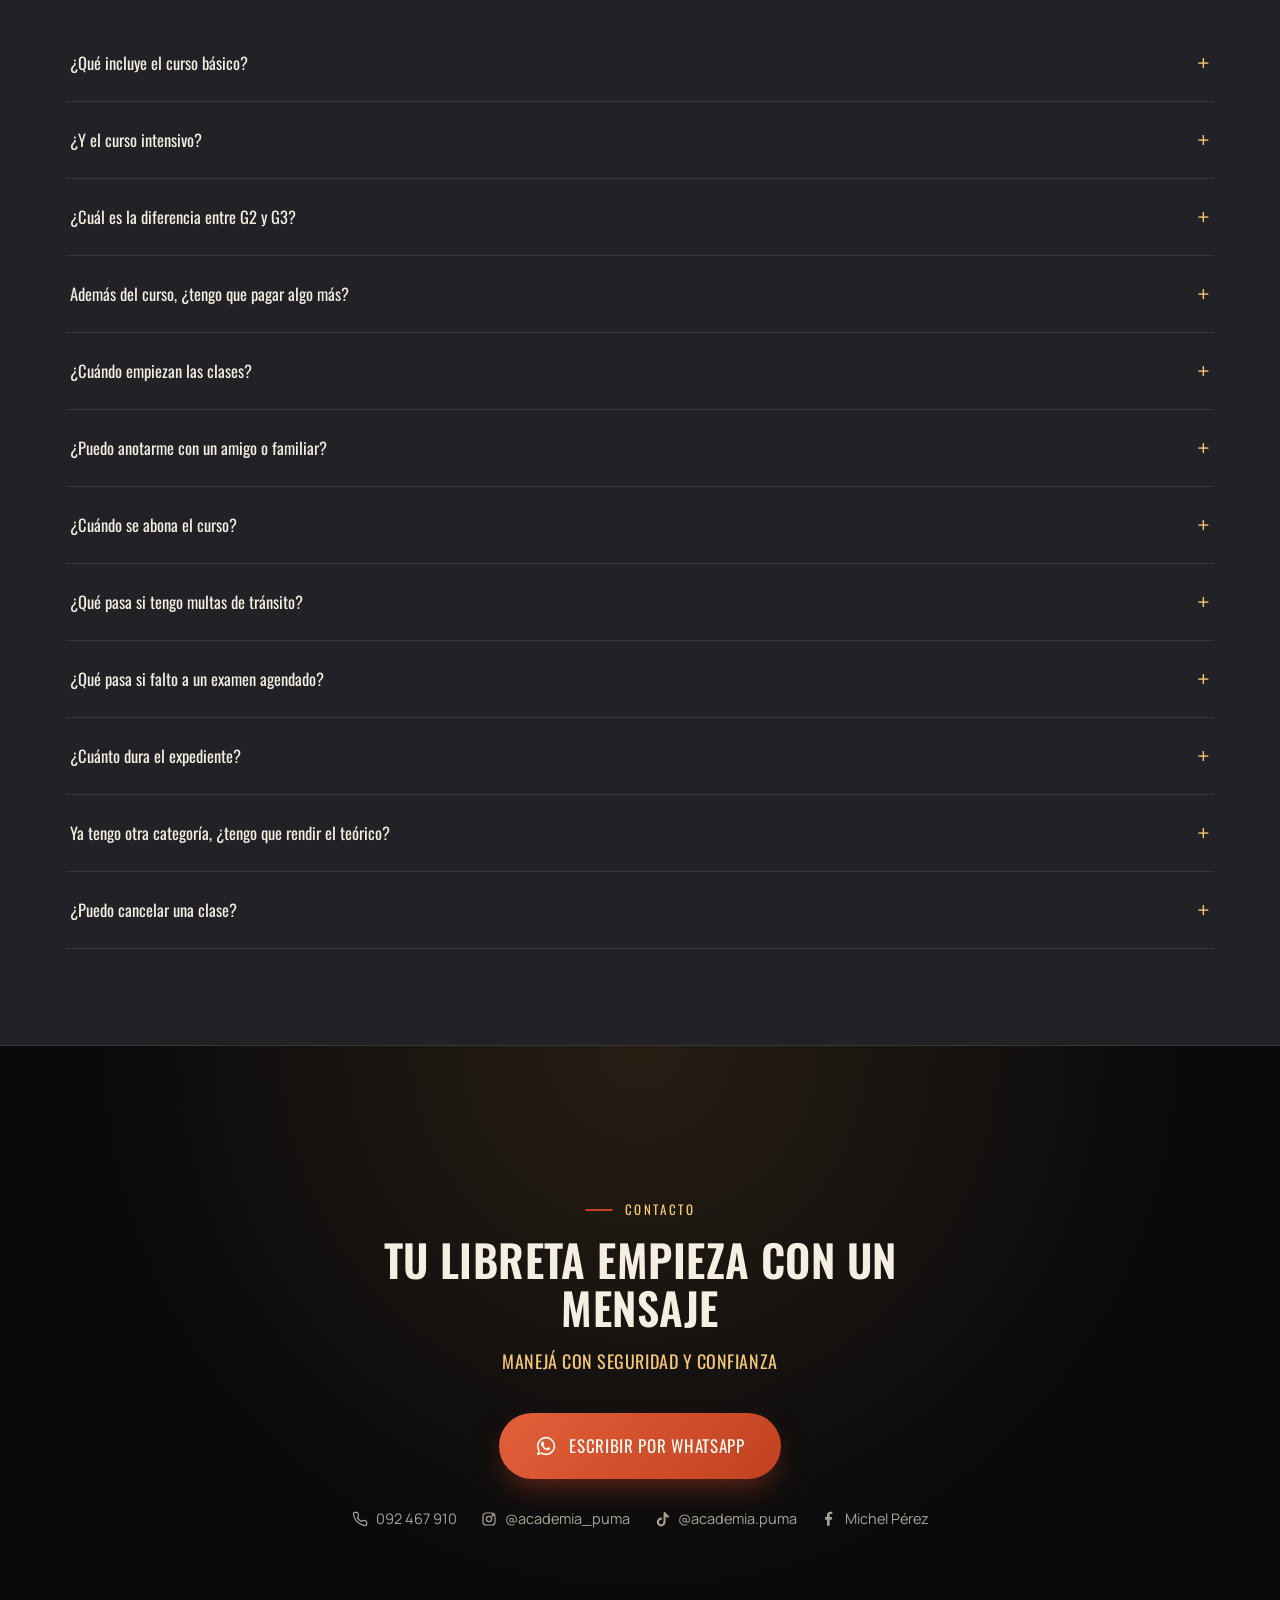
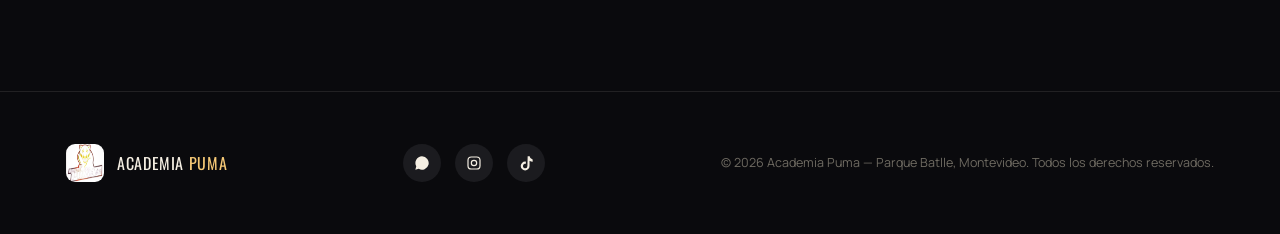
==== commit f5440333: "Add files via upload" ====
--- a/index.html
+++ b/index.html
@@ -5,7 +5,7 @@
 <meta name="viewport" content="width=device-width, initial-scale=1.0">
 <title>Academia de Manejo de Motos Montevideo | Parque Batlle</title>
 <meta name="description" content="Academia Puma, escuela de conducción de motos en Parque Batlle, Montevideo. Cursos Libreta Amateur G2 (hasta 200cc) y Profesional G3 (sin límite de cilindrada), gestiones incluidas y acompañamiento en todo el proceso.">
-<meta name="keywords" content="academia de moto, libreta de moto Montevideo, curso G2-amateur, curso G3, libreta amateur, libreta profesional, Parque Batlle, Academia Puma">
+<meta name="keywords" content="academia de moto, libreta de moto Montevideo, curso G2, curso G3, libreta amateur, libreta profesional, Parque Batlle, Academia Puma">
 <meta name="author" content="Academia Puma">
 <meta name="robots" content="index, follow">
 <meta property="og:title" content="Academia de Manejo de Motos Montevideo | Parque Batlle">
@@ -142,16 +142,16 @@
       <div class="section-head reveal center">
         <p class="eyebrow">Cursos y precios</p>
         <h2 class="section-title">Elegí tu categoría</h2>
-        <p class="section-text center-text">Elegí la categoría que mejor se adapte a tus objetivos y comenzá tu camino con seguridad.</p>
+        <p class="section-text center-text">Dos caminos según lo que necesites: uso particular o profesional.</p>
       </div>
 
       <div class="compare-grid reveal">
         <div class="compare-card">
-          <div class="cc-icon"><svg viewBox="0 0 24 24" fill="none" stroke="currentColor" stroke-width="1.8"><circle cx="5" cy="18" r="2.5"/><circle cx="18" cy="18" r="2.5"/><path d="M5 18h3l2-5h5l3 5h2"/><path d="M10 13l2-4h3"/><path d="M6 9h3"/></svg></div>
+          <div class="cc-icon"><svg viewBox="0 0 24 24" fill="none" stroke="currentColor" stroke-width="1.8"><circle cx="6" cy="17" r="3"/><circle cx="18" cy="17" r="3"/><path d="M9 17h4l3-7h3M9 17l3-9h4"/></svg></div>
           <div>
-            <span class="cc-cc">G2</span>
-            <h3>Hasta 200<span style="text-transform:lowercase">cc</span></h3>
-            <p>Hasta 200 cc, mayores de 18 años.</p>
+            <span class="cc-cc">G2 · Amateur</span>
+            <h3>Hasta 200cc</h3>
+            <p>Pensada para quienes quieren circular con fines particulares, en motos de hasta 200 centímetros cúbicos.</p>
           </div>
         </div>
         <div class="compare-card">
@@ -159,13 +159,13 @@
           <div>
             <span class="cc-cc">G3 · Profesional</span>
             <h3>Sin límite de cilindrada</h3>
-            <p>Disponible a partir de los 21 años, con 3 años de antigüedad en la categoría G2.</p>
+            <p>Habilita a conducir con fines de trabajo (delivery, mensajería, transporte), sin restricción de cilindrada.</p>
           </div>
         </div>
       </div>
 
       <div class="plan-tabs reveal">
-        <button class="plan-tab active" data-plan="g2">G2</button>
+        <button class="plan-tab active" data-plan="g2">Amateur · G2</button>
         <button class="plan-tab" data-plan="g3">Profesional · G3</button>
       </div>
 
@@ -219,6 +219,7 @@
               <li><svg viewBox="0 0 24 24" fill="none" stroke="currentColor" stroke-width="2"><path d="M20 6L9 17l-5-5"/></svg>2 clases prácticas de 1 hora cada una</li>
               <li><svg viewBox="0 0 24 24" fill="none" stroke="currentColor" stroke-width="2"><path d="M20 6L9 17l-5-5"/></svg>Gestiones ante la IMM</li>
               <li><svg viewBox="0 0 24 24" fill="none" stroke="currentColor" stroke-width="2"><path d="M20 6L9 17l-5-5"/></svg>Moto sin costo para tu primer examen práctico</li>
+              <li><svg viewBox="0 0 24 24" fill="none" stroke="currentColor" stroke-width="2"><path d="M20 6L9 17l-5-5"/></svg>Si ya tenés otra categoría, exoneramos el teórico</li>
             </ul>
             <a href="https://wa.me/59892467910" target="_blank" rel="noopener" class="btn btn-gold btn-block">Consultar</a>
           </div>
@@ -307,7 +308,7 @@
     <div class="container">
       <div class="section-head reveal center">
         <p class="eyebrow">Cómo funciona</p>
-        <h2 class="section-title">Más detalles sobre el trámite</h2>
+        <h2 class="section-title">Información clara, para que sepas a qué atenerte</h2>
       </div>
 
       <div class="rules-grid">
@@ -324,7 +325,7 @@
         <div class="rule-card reveal delay-3">
           <div class="rule-icon"><svg viewBox="0 0 24 24" fill="none" stroke="currentColor" stroke-width="1.8"><path d="M12 9v4M12 17h.01"/><path d="M10.3 3.9L2.7 17a2 2 0 0 0 1.7 3h15.2a2 2 0 0 0 1.7-3L13.7 3.9a2 2 0 0 0-3.4 0z"/></svg></div>
           <h4>¿Tenés multas de tránsito?</h4>
-          <p>Recordá que podés hacer un convenio: con el pago de la primera cuota ya podés activar o continuar el trámite.</p>
+          <p>Recordá que podés hacer un convenio: con el pago de la primera cuota ya podés activar o continuar el trámite. La única multa que exige el pago total antes de continuar es la de alcoholemia.</p>
         </div>
         <div class="rule-card reveal delay-1">
           <div class="rule-icon"><svg viewBox="0 0 24 24" fill="none" stroke="currentColor" stroke-width="1.8"><circle cx="12" cy="12" r="9"/><path d="M15 9l-6 6M9 9l6 6"/></svg></div>
@@ -465,8 +466,12 @@
           <div class="accordion-panel"><p>10 clases prácticas de 1 hora cada una, para una preparación más completa antes del examen.</p></div>
         </div>
         <div class="accordion-item reveal">
+          <button class="accordion-trigger"><span>¿Cuál es la diferencia entre G2 y G3?</span><span class="accordion-icon">+</span></button>
+          <div class="accordion-panel"><p>G2 es la categoría Amateur, válida para motos de hasta 200cc y uso particular. G3 es la categoría Profesional, sin límite de cilindrada, pensada para quienes conducen por trabajo.</p></div>
+        </div>
+        <div class="accordion-item reveal">
           <button class="accordion-trigger"><span>Además del curso, ¿tengo que pagar algo más?</span><span class="accordion-icon">+</span></button>
-          <div class="accordion-panel"><p>Sí: el trámite de renovación o aspirante que corresponda en Redpagos o Abitab, y el psicofísico. Recordá que tenemos convenio con Cavica: mencionando Academia Puma te hacen un 10% de descuento.</p></div>
+          <div class="accordion-panel"><p>Sí: el trámite de aspirante a licencia en Abitab o Redpagos ($2.360) y el psicofísico en un laboratorio habilitado. Con Cavica tenés 10% de descuento mencionando Academia Puma.</p></div>
         </div>
         <div class="accordion-item reveal">
           <button class="accordion-trigger"><span>¿Cuándo empiezan las clases?</span><span class="accordion-icon">+</span></button>
@@ -474,7 +479,7 @@
         </div>
         <div class="accordion-item reveal">
           <button class="accordion-trigger"><span>¿Puedo anotarme con un amigo o familiar?</span><span class="accordion-icon">+</span></button>
-          <div class="accordion-panel"><p>Sí, consultá por la Promo amigos: 2 x $7.000 ingresando juntos. Aplica solo para categoría G2.</p></div>
+          <div class="accordion-panel"><p>Sí, consultá por la Promo amigos: 2 x $7.000 ingresando juntos.</p></div>
         </div>
         <div class="accordion-item reveal">
           <button class="accordion-trigger"><span>¿Cuándo se abona el curso?</span><span class="accordion-icon">+</span></button>
@@ -482,7 +487,7 @@
         </div>
         <div class="accordion-item reveal">
           <button class="accordion-trigger"><span>¿Qué pasa si tengo multas de tránsito?</span><span class="accordion-icon">+</span></button>
-          <div class="accordion-panel"><p>Sin ser multas agravantes, podés realizar un convenio: con el pago de la primera cuota ya podés activar o continuar el trámite.</p></div>
+          <div class="accordion-panel"><p>Si son multas comunes, podés hacer un convenio: con el pago de la primera cuota ya podés activar o continuar el trámite. La única que exige el pago total antes de continuar es la de alcoholemia.</p></div>
         </div>
         <div class="accordion-item reveal">
           <button class="accordion-trigger"><span>¿Qué pasa si falto a un examen agendado?</span><span class="accordion-icon">+</span></button>
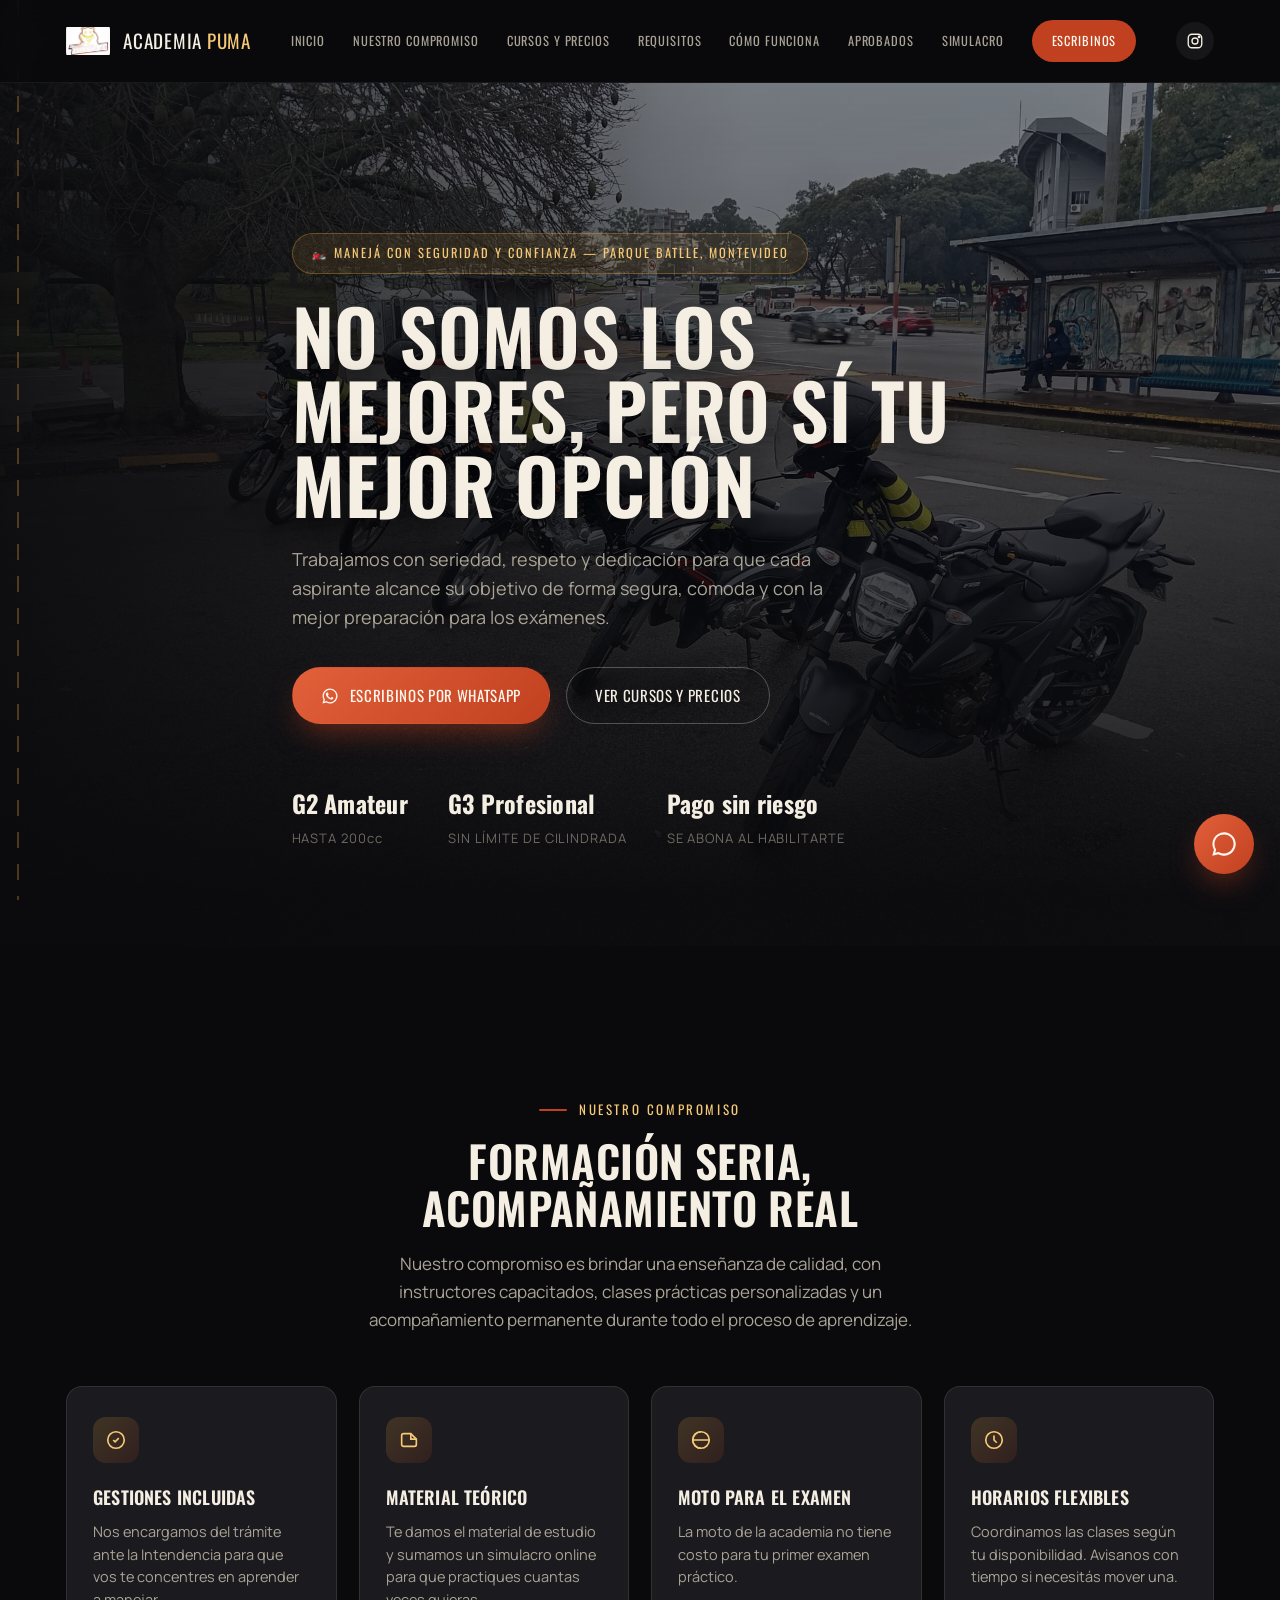
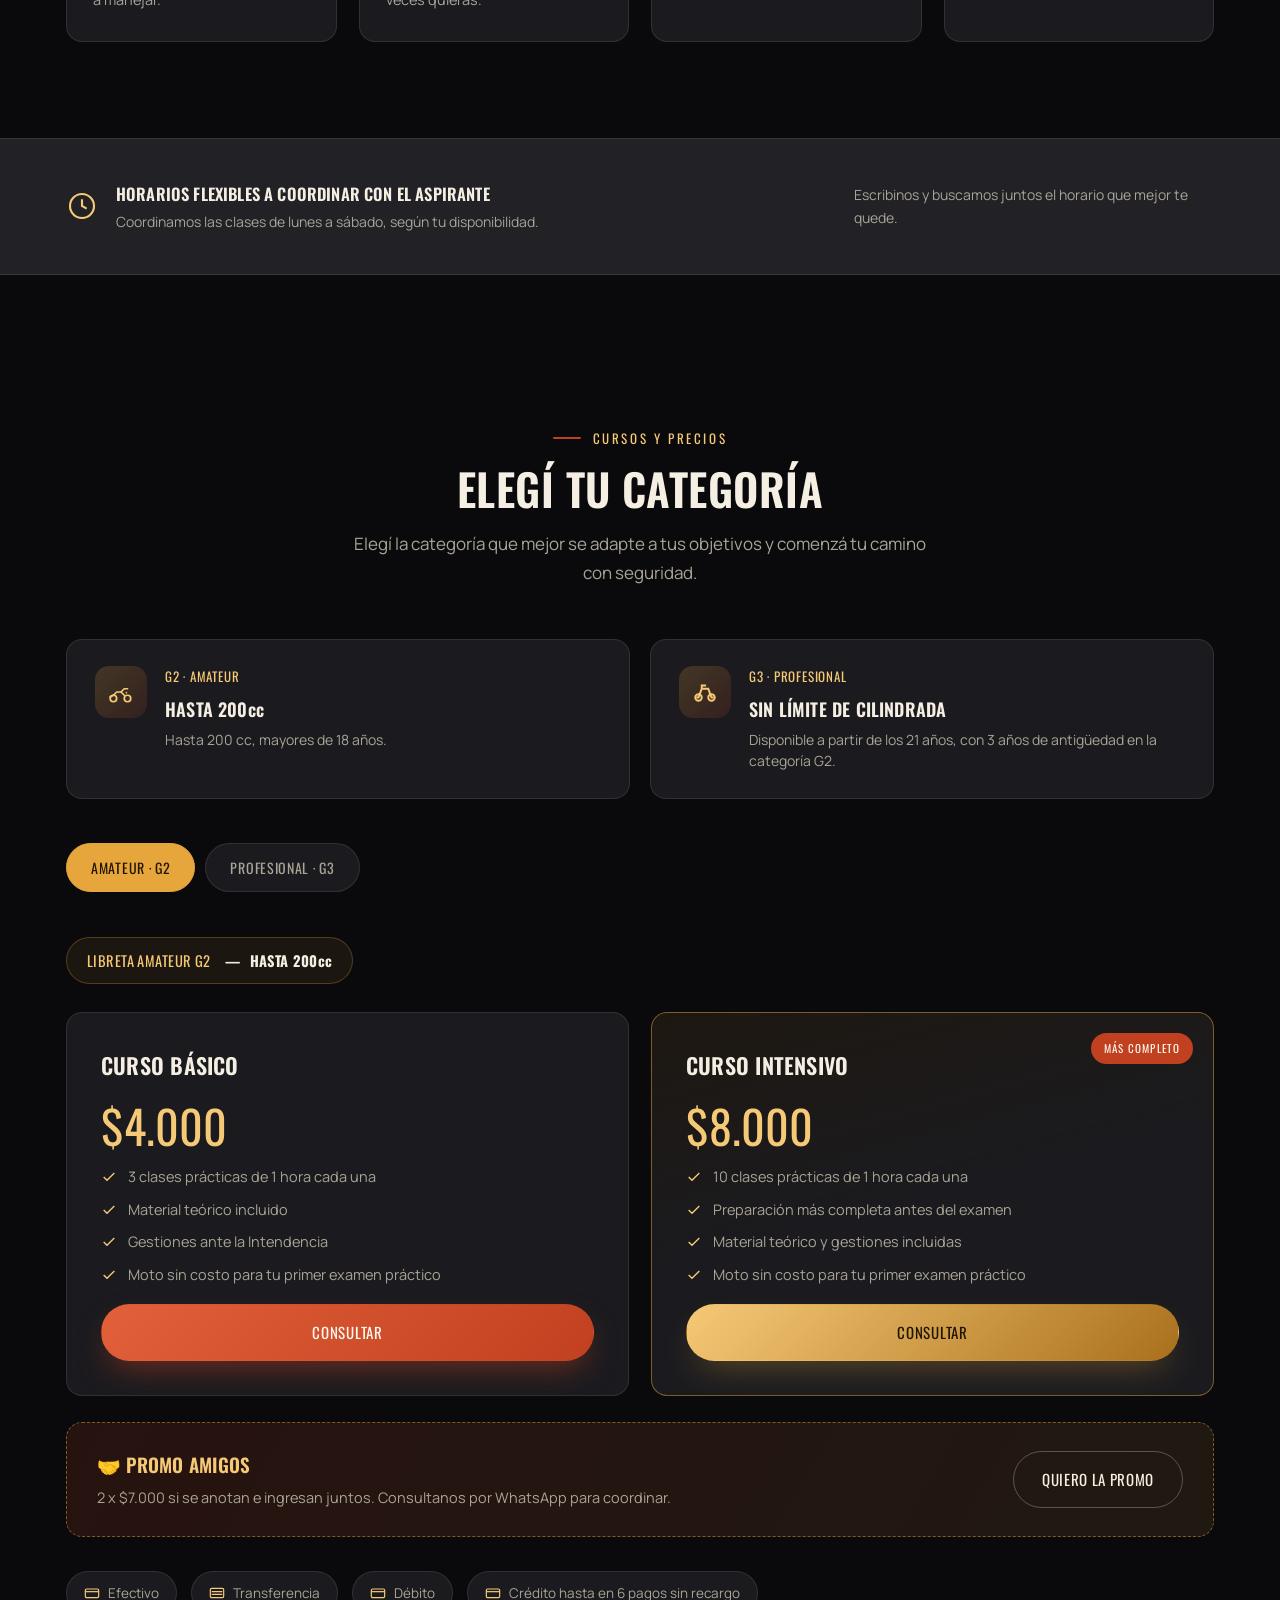
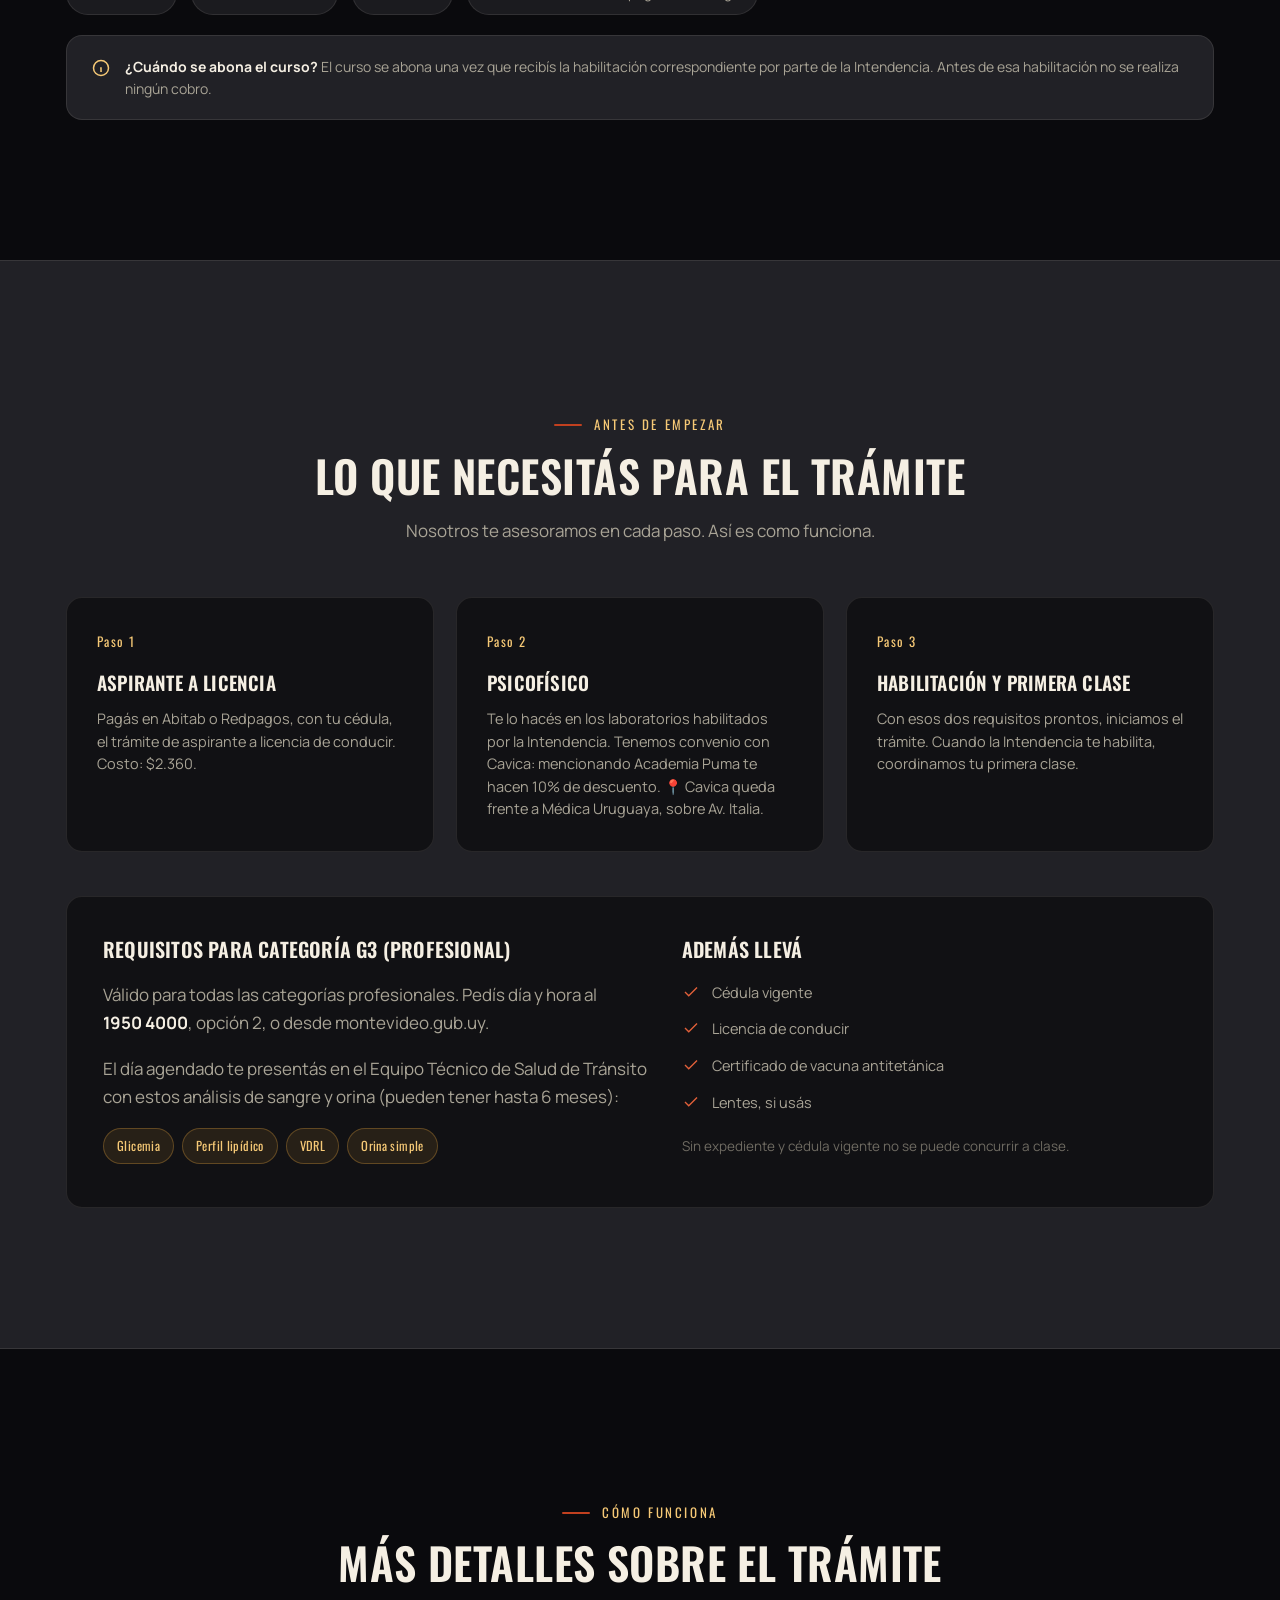
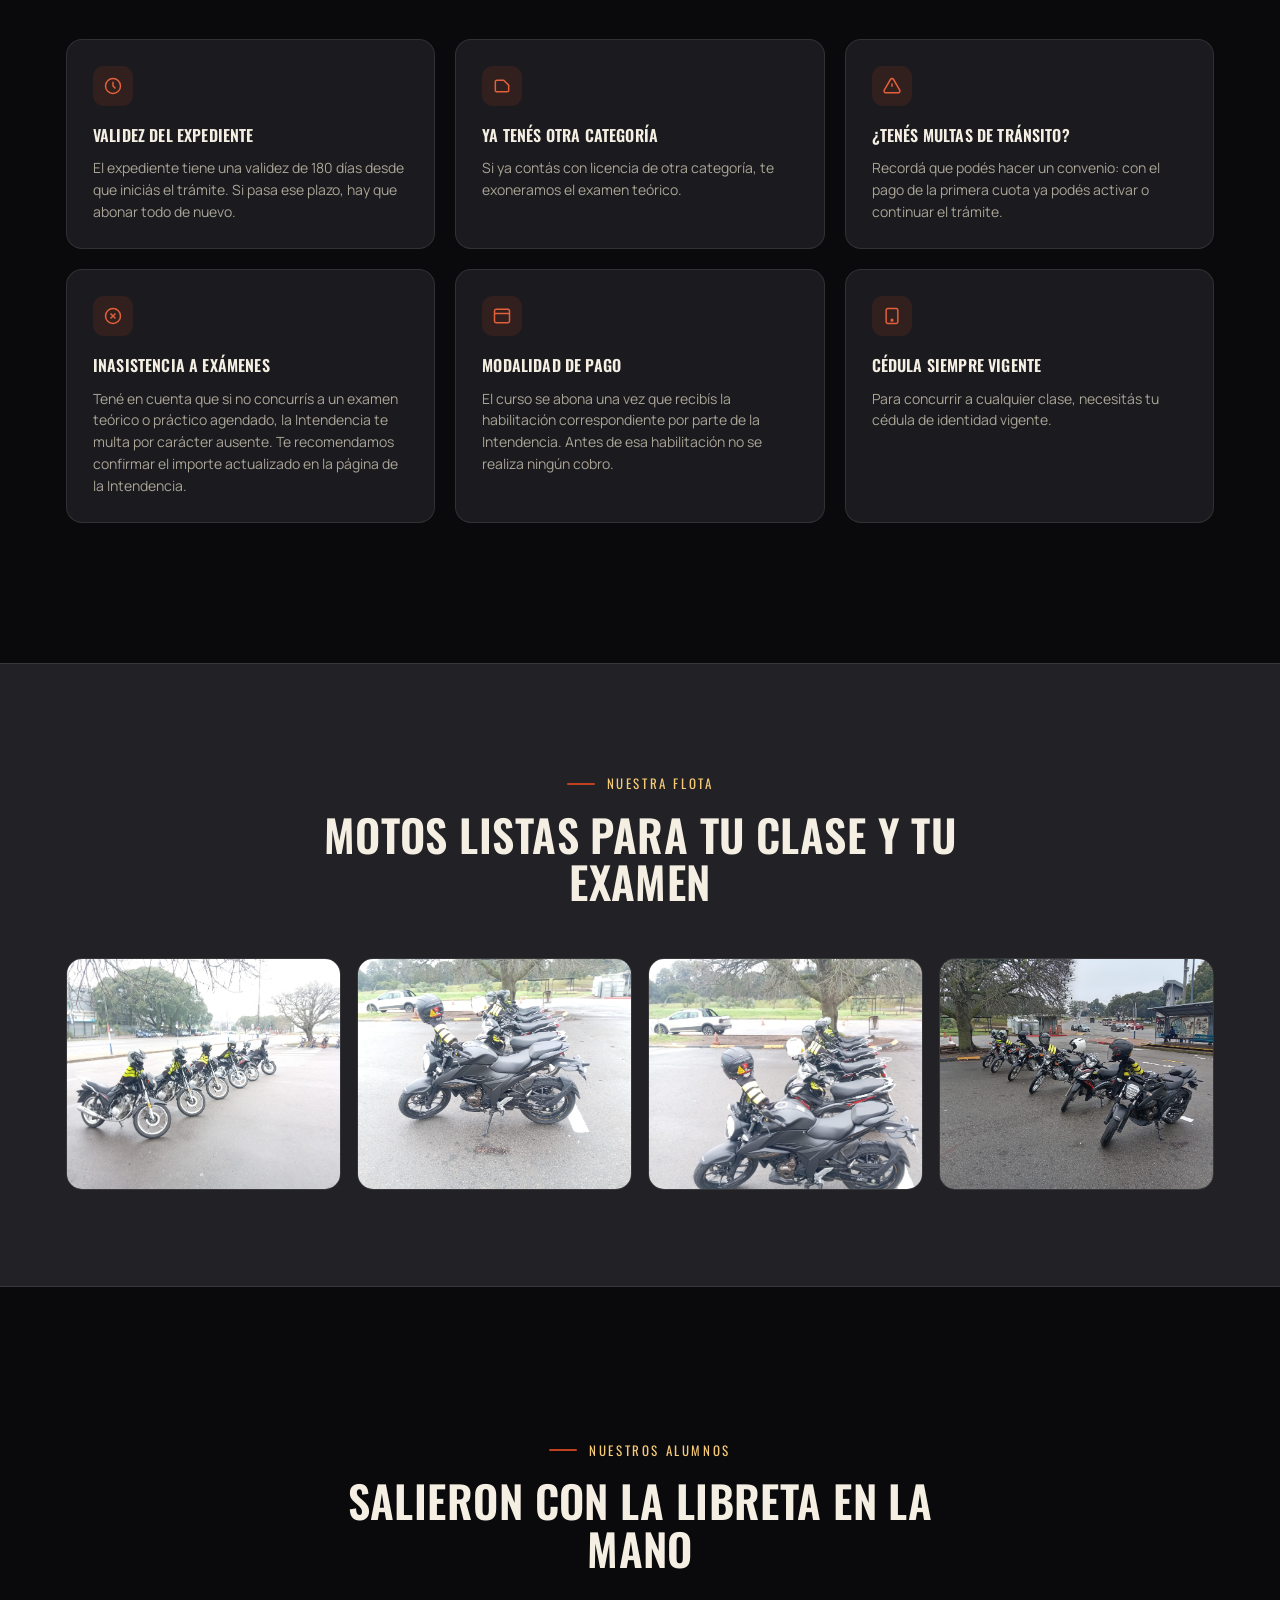
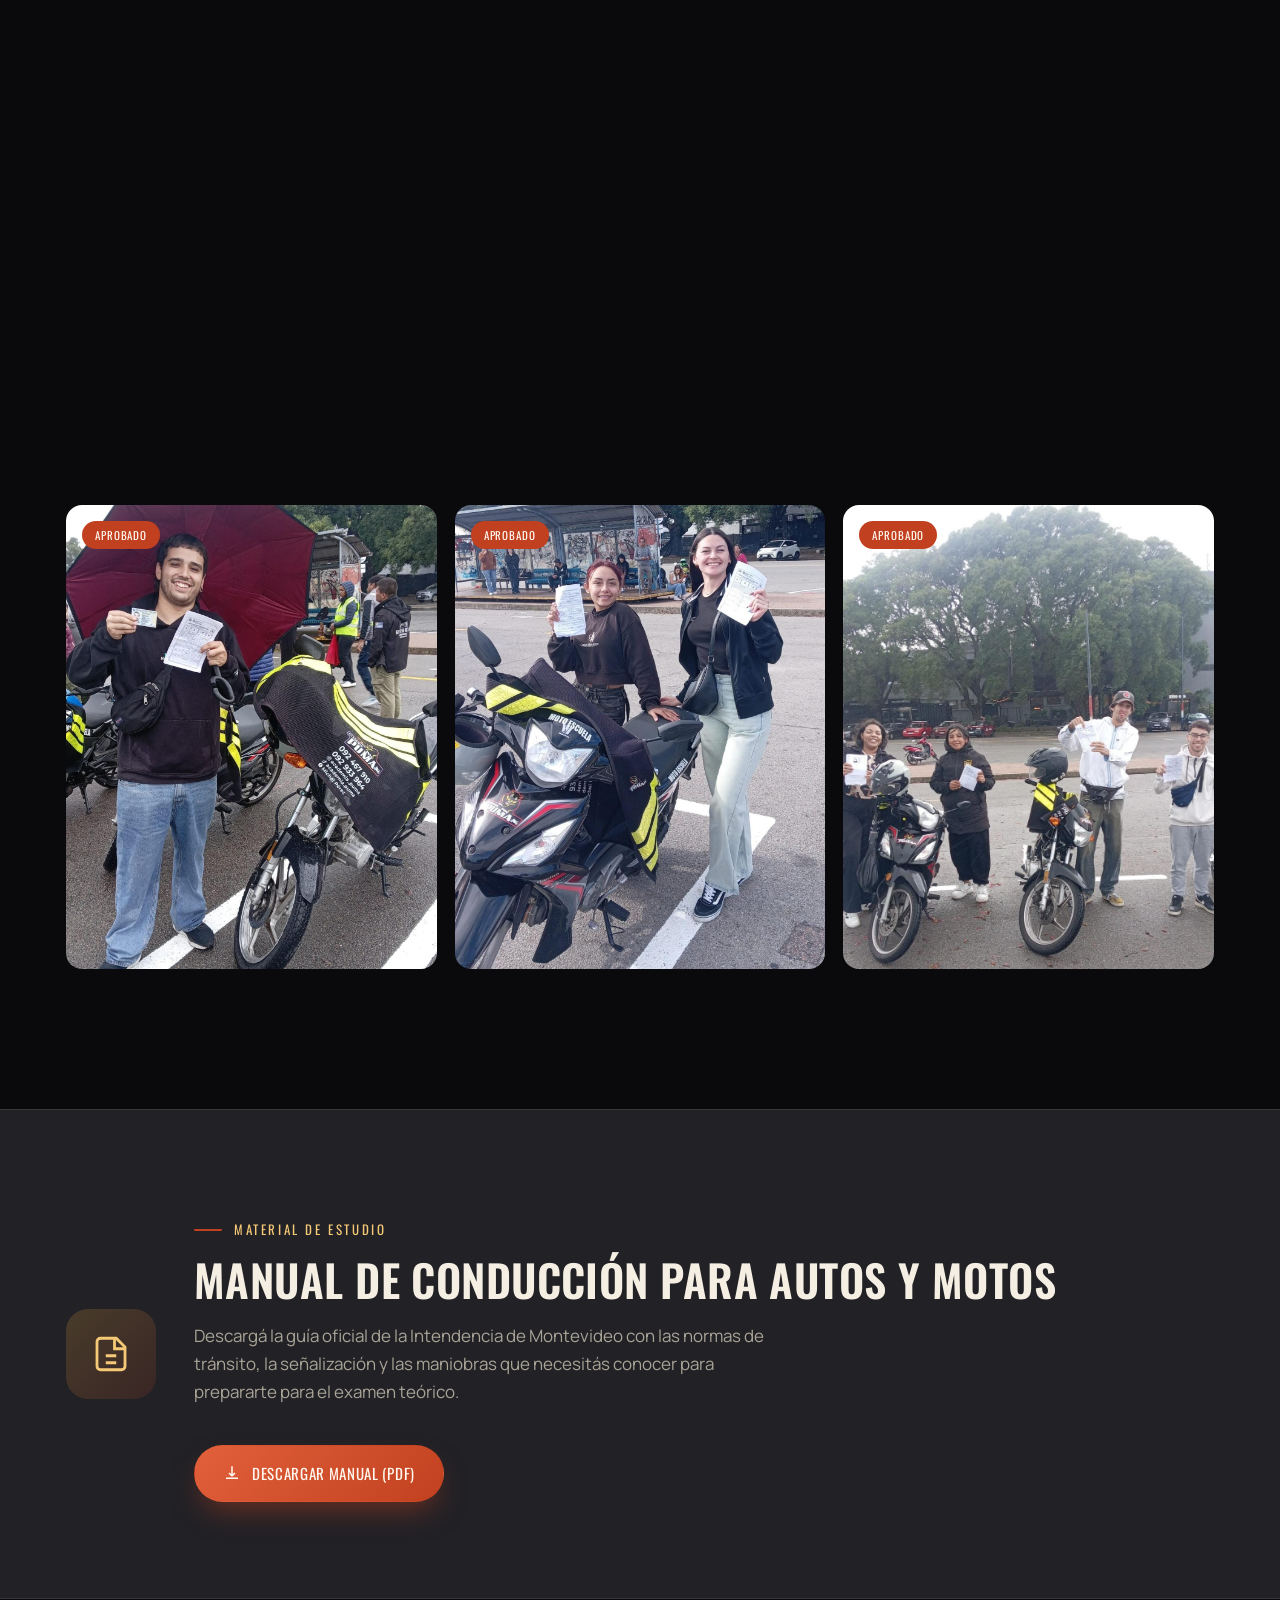
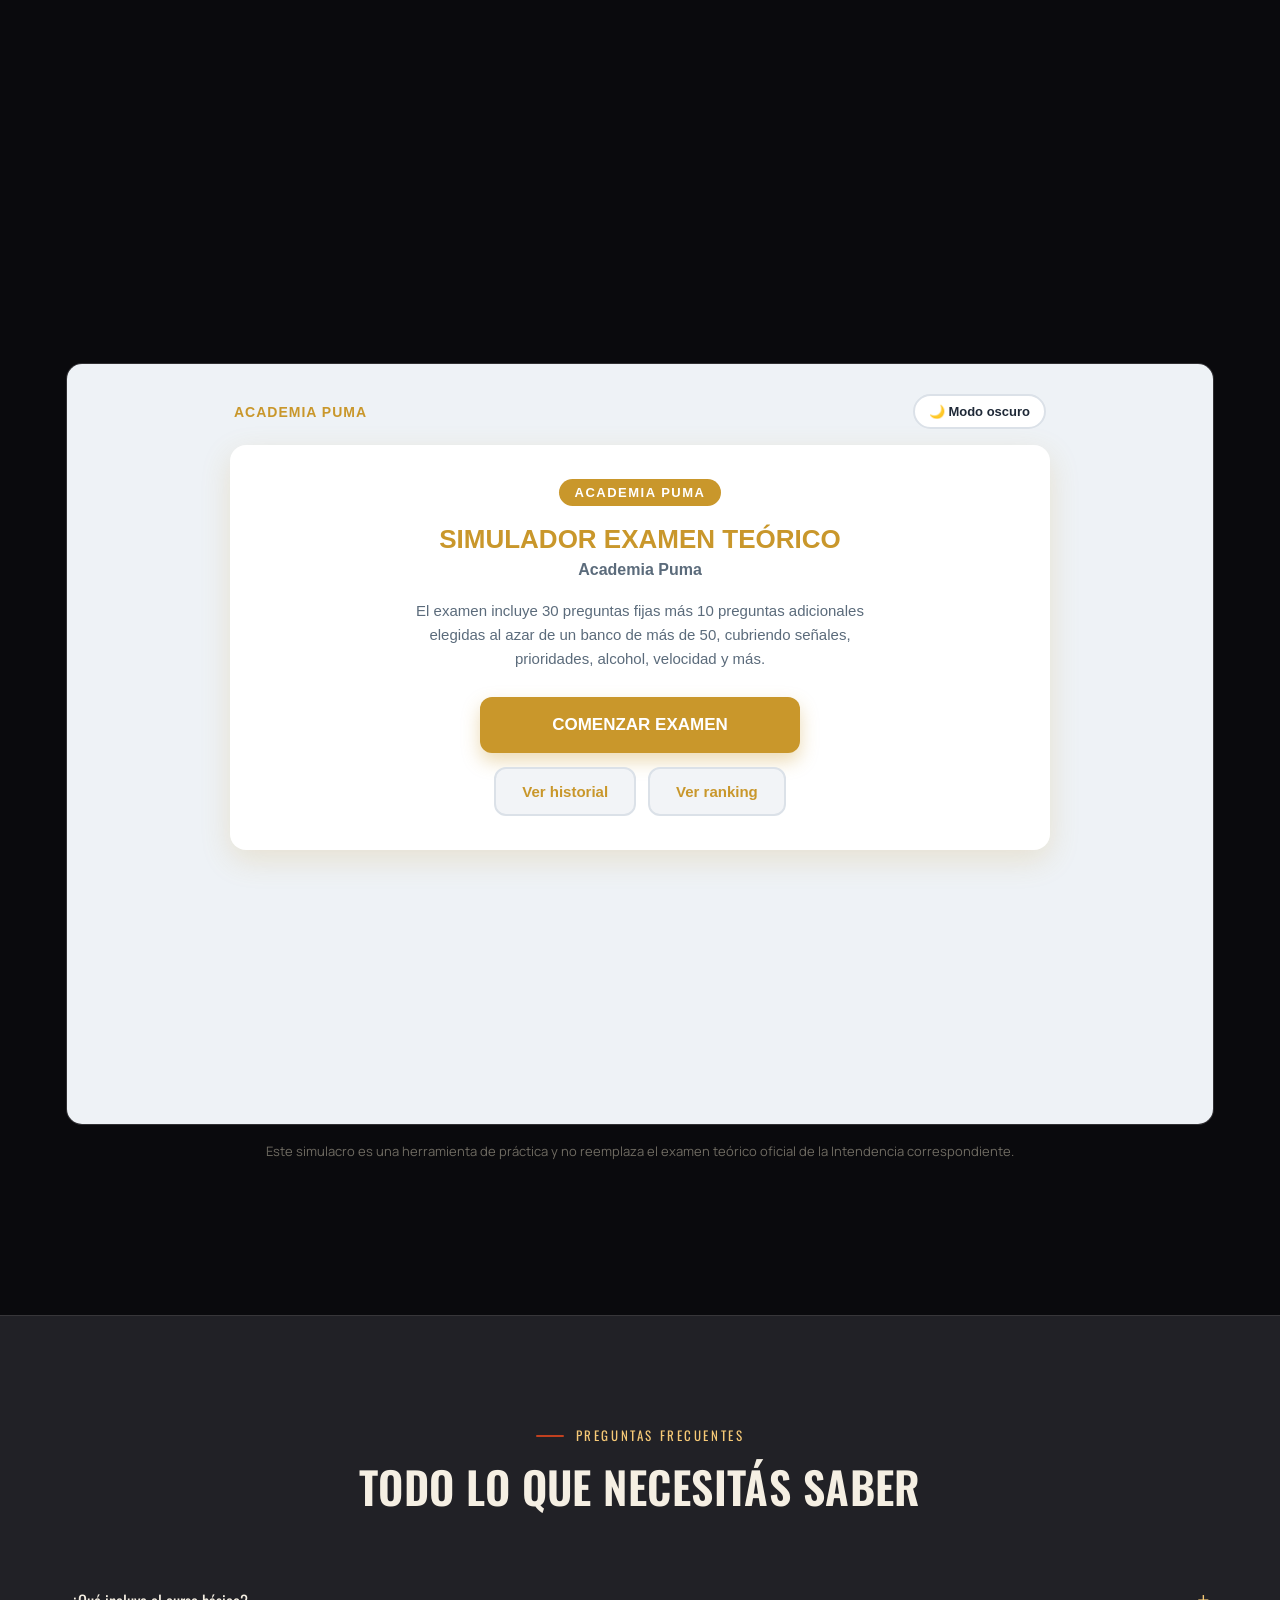
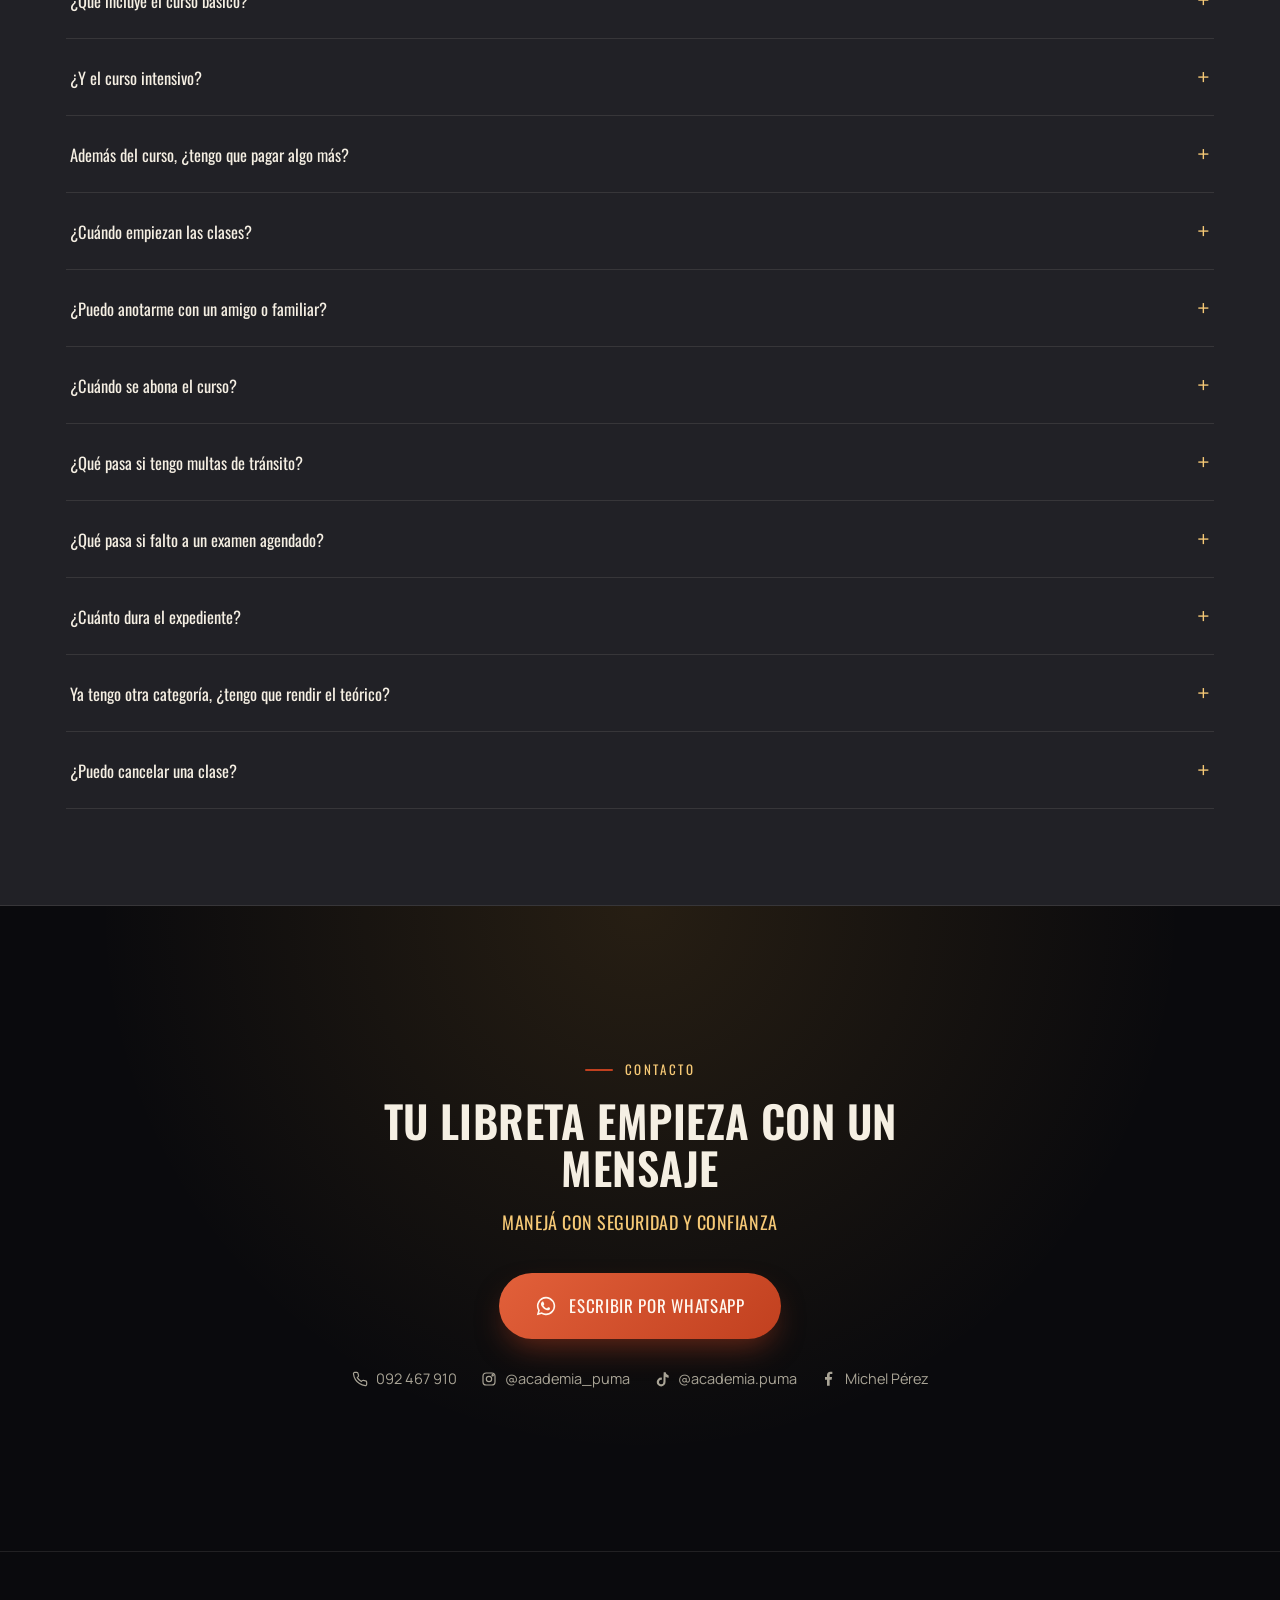
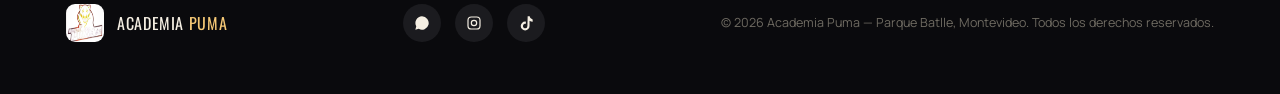
==== commit cc2f2038: "Add files via upload" ====
--- a/index.html
+++ b/index.html
@@ -81,7 +81,7 @@
       </div>
 
       <div class="hero-stats reveal delay-3">
-        <div class="hero-stat"><b>G2 Amateur</b><span>Hasta 200cc</span></div>
+        <div class="hero-stat"><b>G2 Amateur</b><span>Hasta 200<span style="text-transform:lowercase">cc</span></span></div>
         <div class="hero-stat"><b>G3 Profesional</b><span>Sin límite de cilindrada</span></div>
         <div class="hero-stat"><b>Pago sin riesgo</b><span>Se abona al habilitarte</span></div>
       </div>
@@ -142,16 +142,16 @@
       <div class="section-head reveal center">
         <p class="eyebrow">Cursos y precios</p>
         <h2 class="section-title">Elegí tu categoría</h2>
-        <p class="section-text center-text">Dos caminos según lo que necesites: uso particular o profesional.</p>
+        <p class="section-text center-text">Elegí la categoría que mejor se adapte a tus objetivos y comenzá tu camino con seguridad.</p>
       </div>
 
       <div class="compare-grid reveal">
         <div class="compare-card">
-          <div class="cc-icon"><svg viewBox="0 0 24 24" fill="none" stroke="currentColor" stroke-width="1.8"><circle cx="6" cy="17" r="3"/><circle cx="18" cy="17" r="3"/><path d="M9 17h4l3-7h3M9 17l3-9h4"/></svg></div>
+          <div class="cc-icon"><svg viewBox="0 0 24 24" fill="none" stroke="currentColor" stroke-width="1.6" stroke-linecap="round" stroke-linejoin="round"><circle cx="5" cy="18" r="3"/><circle cx="18" cy="18" r="3"/><path d="M5 15 8 12 12 12 15 15"/><path d="M12 12 15 9 18 9"/><circle cx="17" cy="12.5" r="0.8" fill="currentColor" stroke="none"/><path d="M5 15 2 16.5"/></svg></div>
           <div>
             <span class="cc-cc">G2 · Amateur</span>
-            <h3>Hasta 200cc</h3>
-            <p>Pensada para quienes quieren circular con fines particulares, en motos de hasta 200 centímetros cúbicos.</p>
+            <h3>Hasta 200<span style="text-transform:lowercase">cc</span></h3>
+            <p>Hasta 200 cc, mayores de 18 años.</p>
           </div>
         </div>
         <div class="compare-card">
@@ -159,7 +159,7 @@
           <div>
             <span class="cc-cc">G3 · Profesional</span>
             <h3>Sin límite de cilindrada</h3>
-            <p>Habilita a conducir con fines de trabajo (delivery, mensajería, transporte), sin restricción de cilindrada.</p>
+            <p>Disponible a partir de los 21 años, con 3 años de antigüedad en la categoría G2.</p>
           </div>
         </div>
       </div>
@@ -171,7 +171,7 @@
 
       <!-- ---------- PLAN G2 ---------- -->
       <div class="plan-panel active" data-plan="g2">
-        <p class="plan-caption">Libreta Amateur G2 <b>&nbsp;—&nbsp; hasta 200cc</b></p>
+        <p class="plan-caption">Libreta Amateur G2 <b>&nbsp;—&nbsp; hasta 200<span style="text-transform:lowercase">cc</span></b></p>
         <div class="pricing-grid reveal">
           <div class="price-card">
             <h3>Curso básico</h3>
@@ -219,7 +219,6 @@
               <li><svg viewBox="0 0 24 24" fill="none" stroke="currentColor" stroke-width="2"><path d="M20 6L9 17l-5-5"/></svg>2 clases prácticas de 1 hora cada una</li>
               <li><svg viewBox="0 0 24 24" fill="none" stroke="currentColor" stroke-width="2"><path d="M20 6L9 17l-5-5"/></svg>Gestiones ante la IMM</li>
               <li><svg viewBox="0 0 24 24" fill="none" stroke="currentColor" stroke-width="2"><path d="M20 6L9 17l-5-5"/></svg>Moto sin costo para tu primer examen práctico</li>
-              <li><svg viewBox="0 0 24 24" fill="none" stroke="currentColor" stroke-width="2"><path d="M20 6L9 17l-5-5"/></svg>Si ya tenés otra categoría, exoneramos el teórico</li>
             </ul>
             <a href="https://wa.me/59892467910" target="_blank" rel="noopener" class="btn btn-gold btn-block">Consultar</a>
           </div>
@@ -308,7 +307,7 @@
     <div class="container">
       <div class="section-head reveal center">
         <p class="eyebrow">Cómo funciona</p>
-        <h2 class="section-title">Información clara, para que sepas a qué atenerte</h2>
+        <h2 class="section-title">Más detalles sobre el trámite</h2>
       </div>
 
       <div class="rules-grid">
@@ -325,7 +324,7 @@
         <div class="rule-card reveal delay-3">
           <div class="rule-icon"><svg viewBox="0 0 24 24" fill="none" stroke="currentColor" stroke-width="1.8"><path d="M12 9v4M12 17h.01"/><path d="M10.3 3.9L2.7 17a2 2 0 0 0 1.7 3h15.2a2 2 0 0 0 1.7-3L13.7 3.9a2 2 0 0 0-3.4 0z"/></svg></div>
           <h4>¿Tenés multas de tránsito?</h4>
-          <p>Recordá que podés hacer un convenio: con el pago de la primera cuota ya podés activar o continuar el trámite. La única multa que exige el pago total antes de continuar es la de alcoholemia.</p>
+          <p>Recordá que podés hacer un convenio: con el pago de la primera cuota ya podés activar o continuar el trámite.</p>
         </div>
         <div class="rule-card reveal delay-1">
           <div class="rule-icon"><svg viewBox="0 0 24 24" fill="none" stroke="currentColor" stroke-width="1.8"><circle cx="12" cy="12" r="9"/><path d="M15 9l-6 6M9 9l6 6"/></svg></div>
@@ -466,12 +465,8 @@
           <div class="accordion-panel"><p>10 clases prácticas de 1 hora cada una, para una preparación más completa antes del examen.</p></div>
         </div>
         <div class="accordion-item reveal">
-          <button class="accordion-trigger"><span>¿Cuál es la diferencia entre G2 y G3?</span><span class="accordion-icon">+</span></button>
-          <div class="accordion-panel"><p>G2 es la categoría Amateur, válida para motos de hasta 200cc y uso particular. G3 es la categoría Profesional, sin límite de cilindrada, pensada para quienes conducen por trabajo.</p></div>
-        </div>
-        <div class="accordion-item reveal">
           <button class="accordion-trigger"><span>Además del curso, ¿tengo que pagar algo más?</span><span class="accordion-icon">+</span></button>
-          <div class="accordion-panel"><p>Sí: el trámite de aspirante a licencia en Abitab o Redpagos ($2.360) y el psicofísico en un laboratorio habilitado. Con Cavica tenés 10% de descuento mencionando Academia Puma.</p></div>
+          <div class="accordion-panel"><p>Sí: el trámite de renovación o aspirante que corresponda en Redpagos o Abitab, y el psicofísico. Recordá que tenemos convenio con Cavica: mencionando Academia Puma te hacen un 10% de descuento.</p></div>
         </div>
         <div class="accordion-item reveal">
           <button class="accordion-trigger"><span>¿Cuándo empiezan las clases?</span><span class="accordion-icon">+</span></button>
@@ -479,7 +474,7 @@
         </div>
         <div class="accordion-item reveal">
           <button class="accordion-trigger"><span>¿Puedo anotarme con un amigo o familiar?</span><span class="accordion-icon">+</span></button>
-          <div class="accordion-panel"><p>Sí, consultá por la Promo amigos: 2 x $7.000 ingresando juntos.</p></div>
+          <div class="accordion-panel"><p>Sí, consultá por la Promo amigos: 2 x $7.000 ingresando juntos. Aplica solo para categoría G2.</p></div>
         </div>
         <div class="accordion-item reveal">
           <button class="accordion-trigger"><span>¿Cuándo se abona el curso?</span><span class="accordion-icon">+</span></button>
@@ -487,7 +482,7 @@
         </div>
         <div class="accordion-item reveal">
           <button class="accordion-trigger"><span>¿Qué pasa si tengo multas de tránsito?</span><span class="accordion-icon">+</span></button>
-          <div class="accordion-panel"><p>Si son multas comunes, podés hacer un convenio: con el pago de la primera cuota ya podés activar o continuar el trámite. La única que exige el pago total antes de continuar es la de alcoholemia.</p></div>
+          <div class="accordion-panel"><p>Sin ser multas agravantes, podés realizar un convenio: con el pago de la primera cuota ya podés activar o continuar el trámite.</p></div>
         </div>
         <div class="accordion-item reveal">
           <button class="accordion-trigger"><span>¿Qué pasa si falto a un examen agendado?</span><span class="accordion-icon">+</span></button>
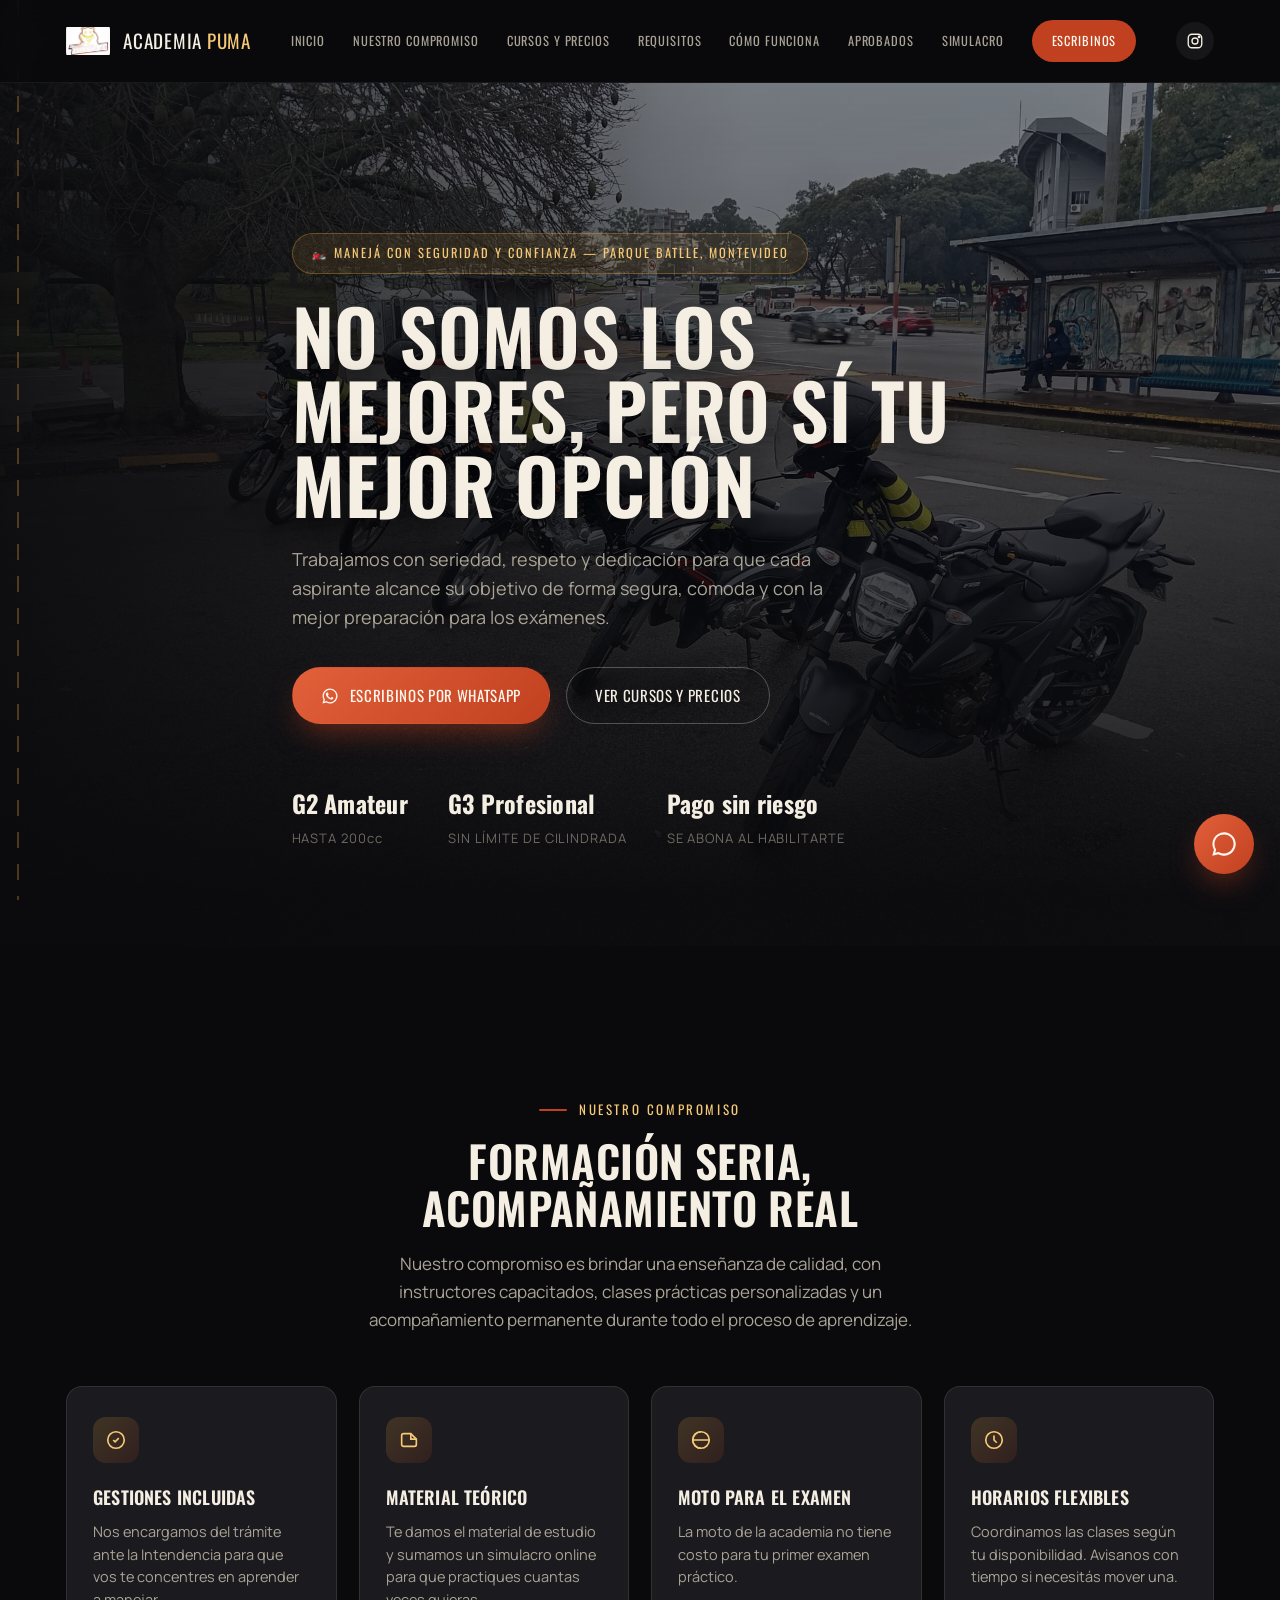
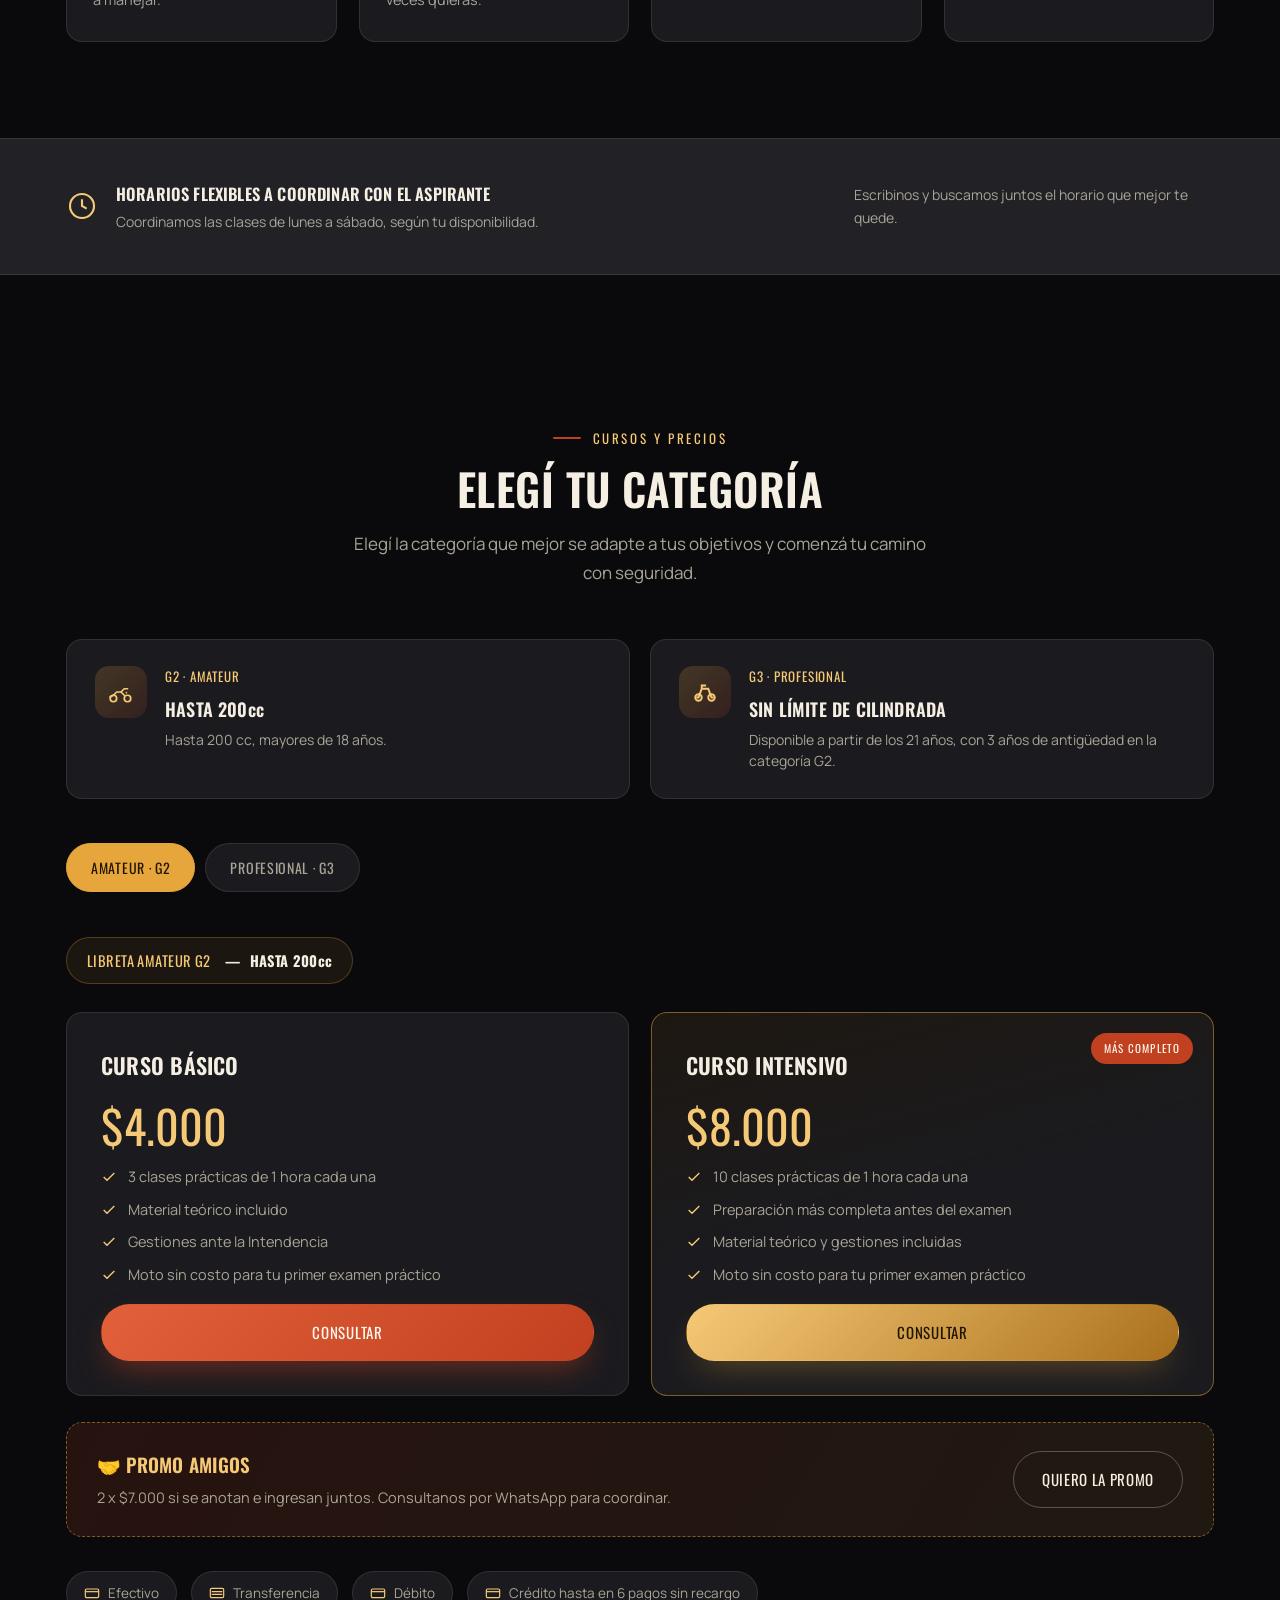
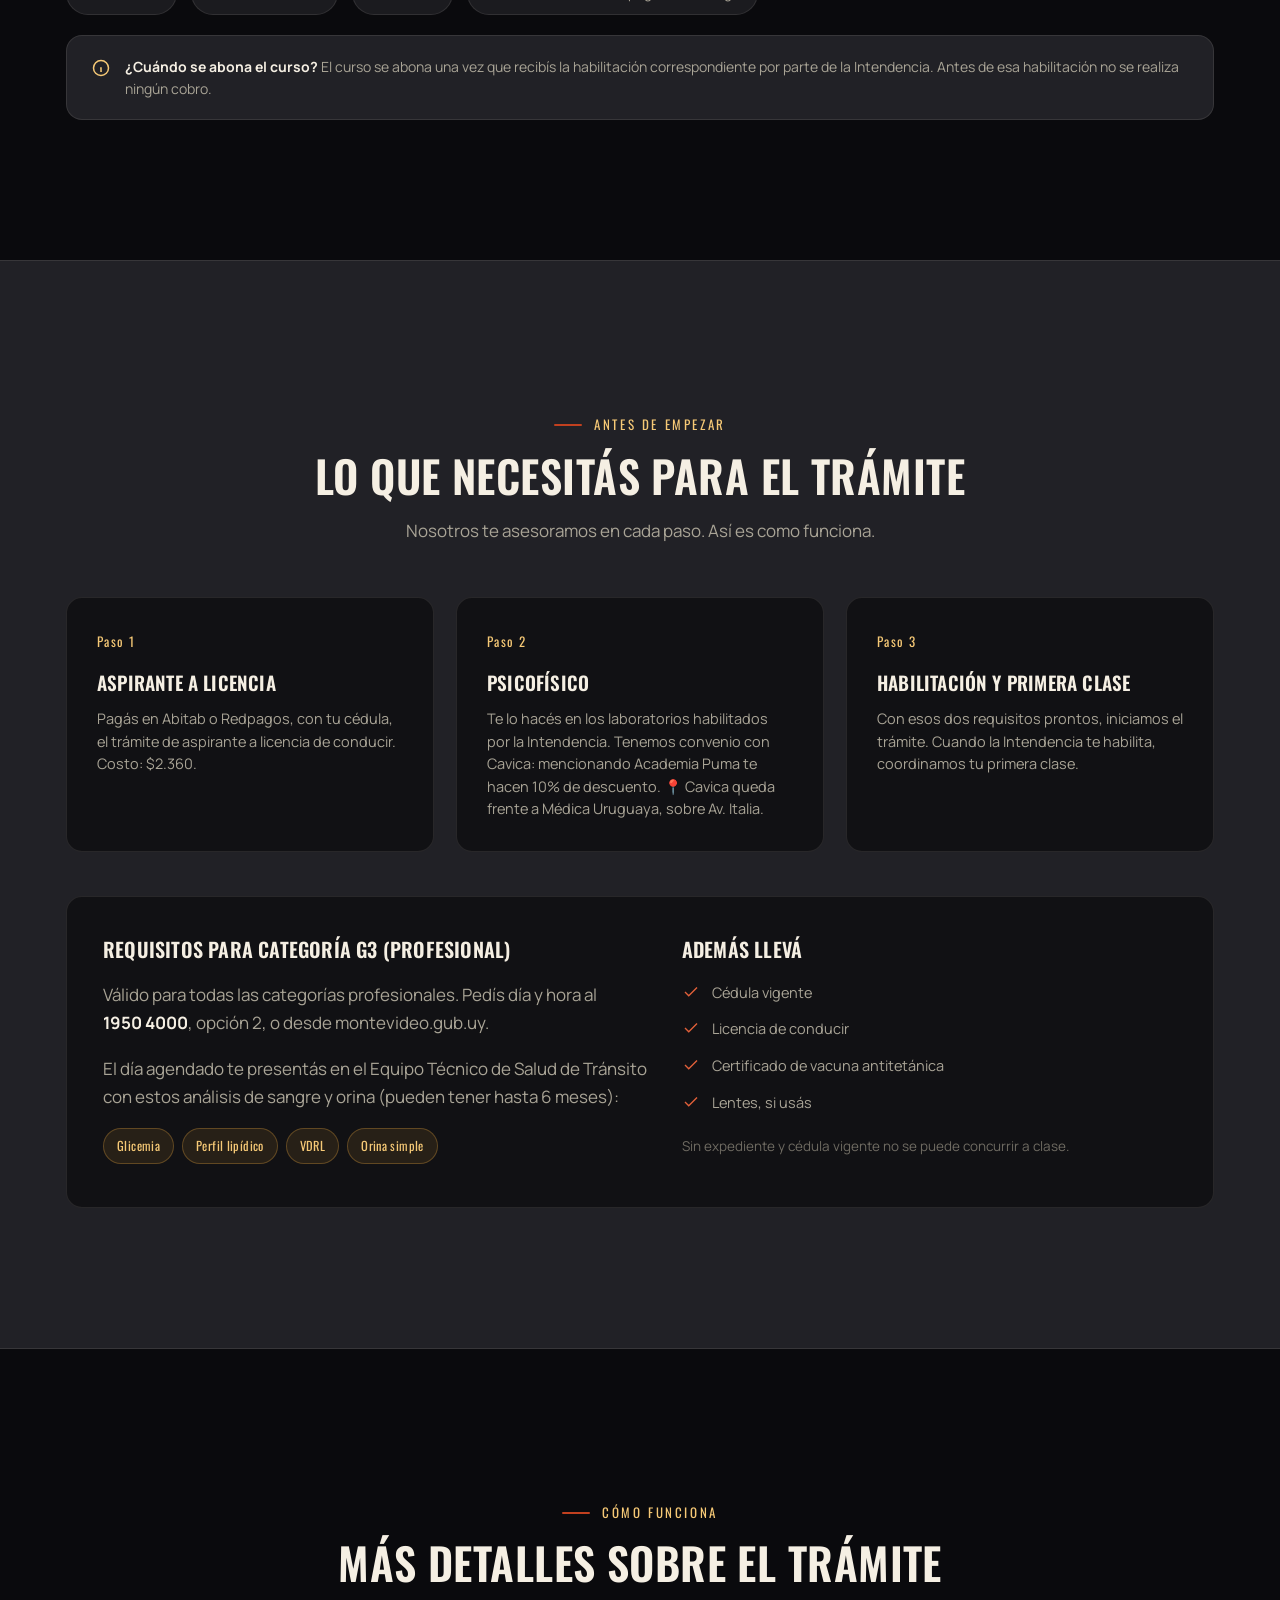
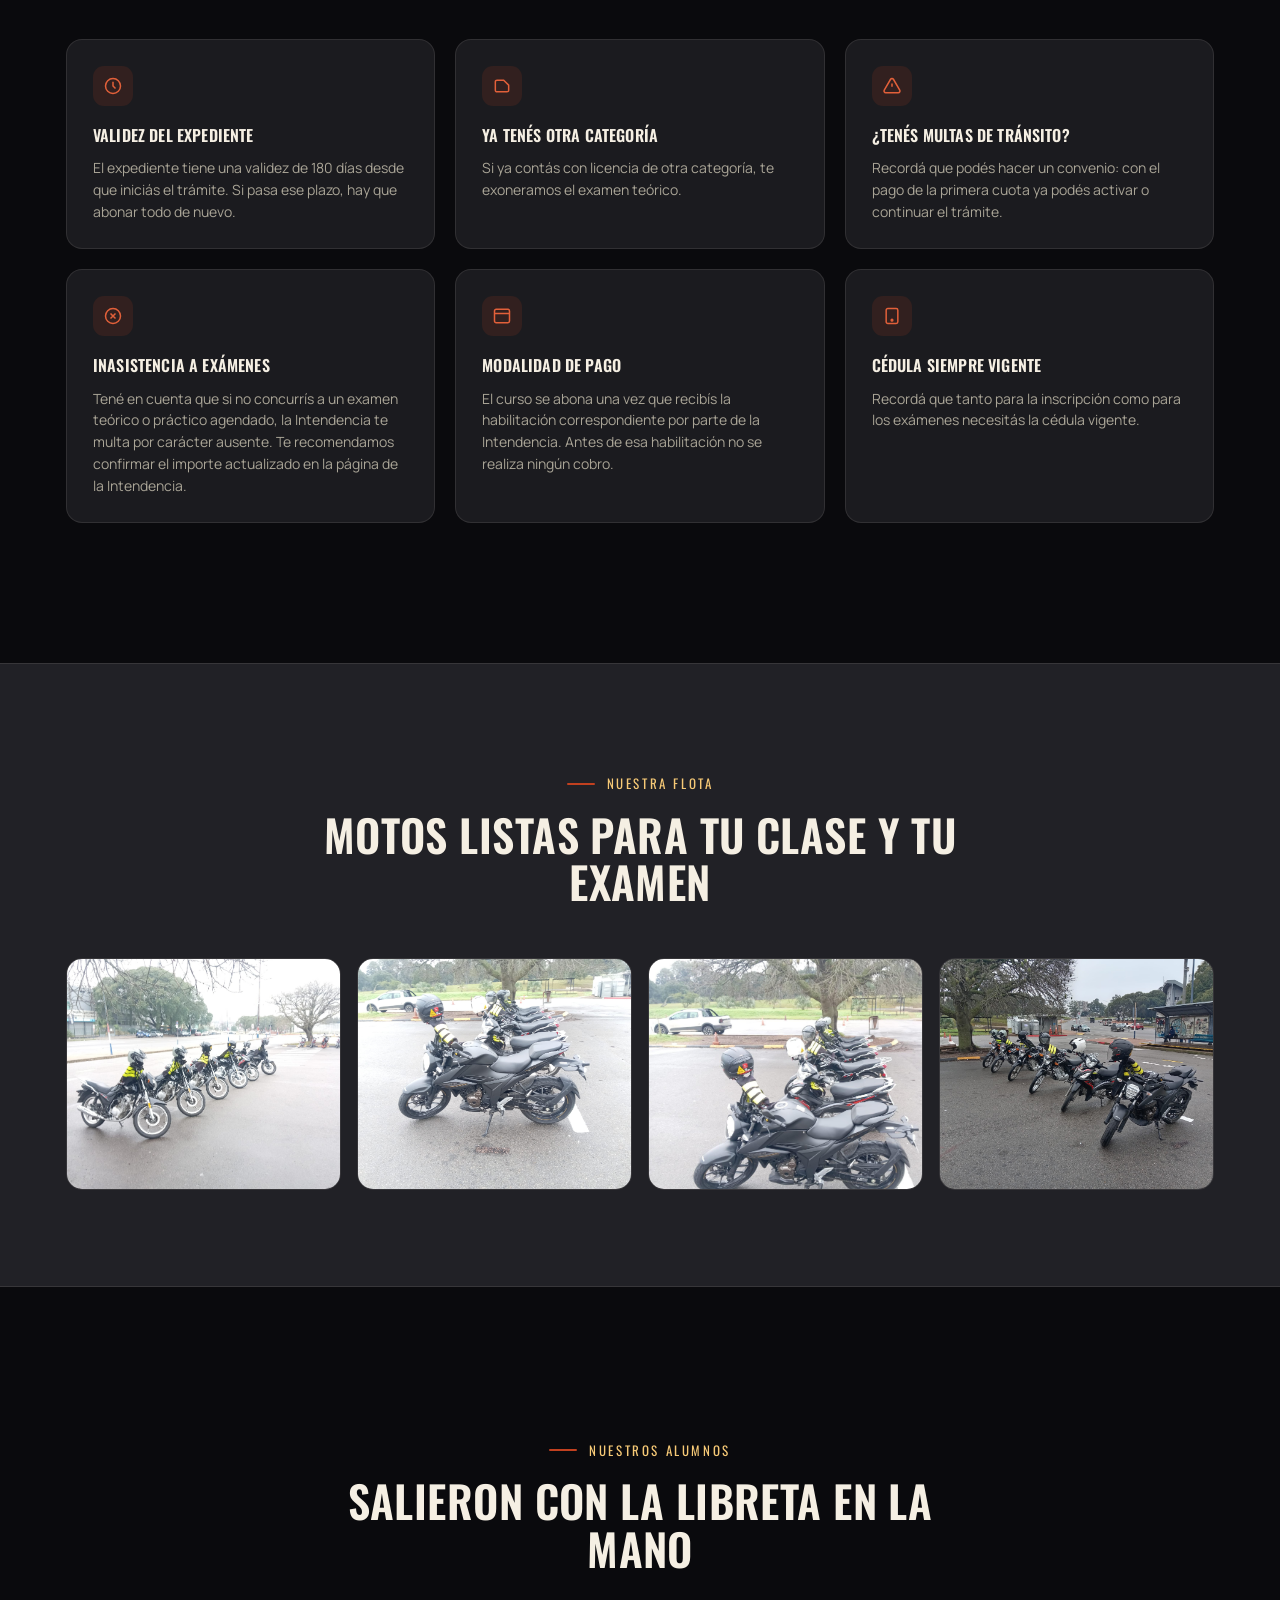
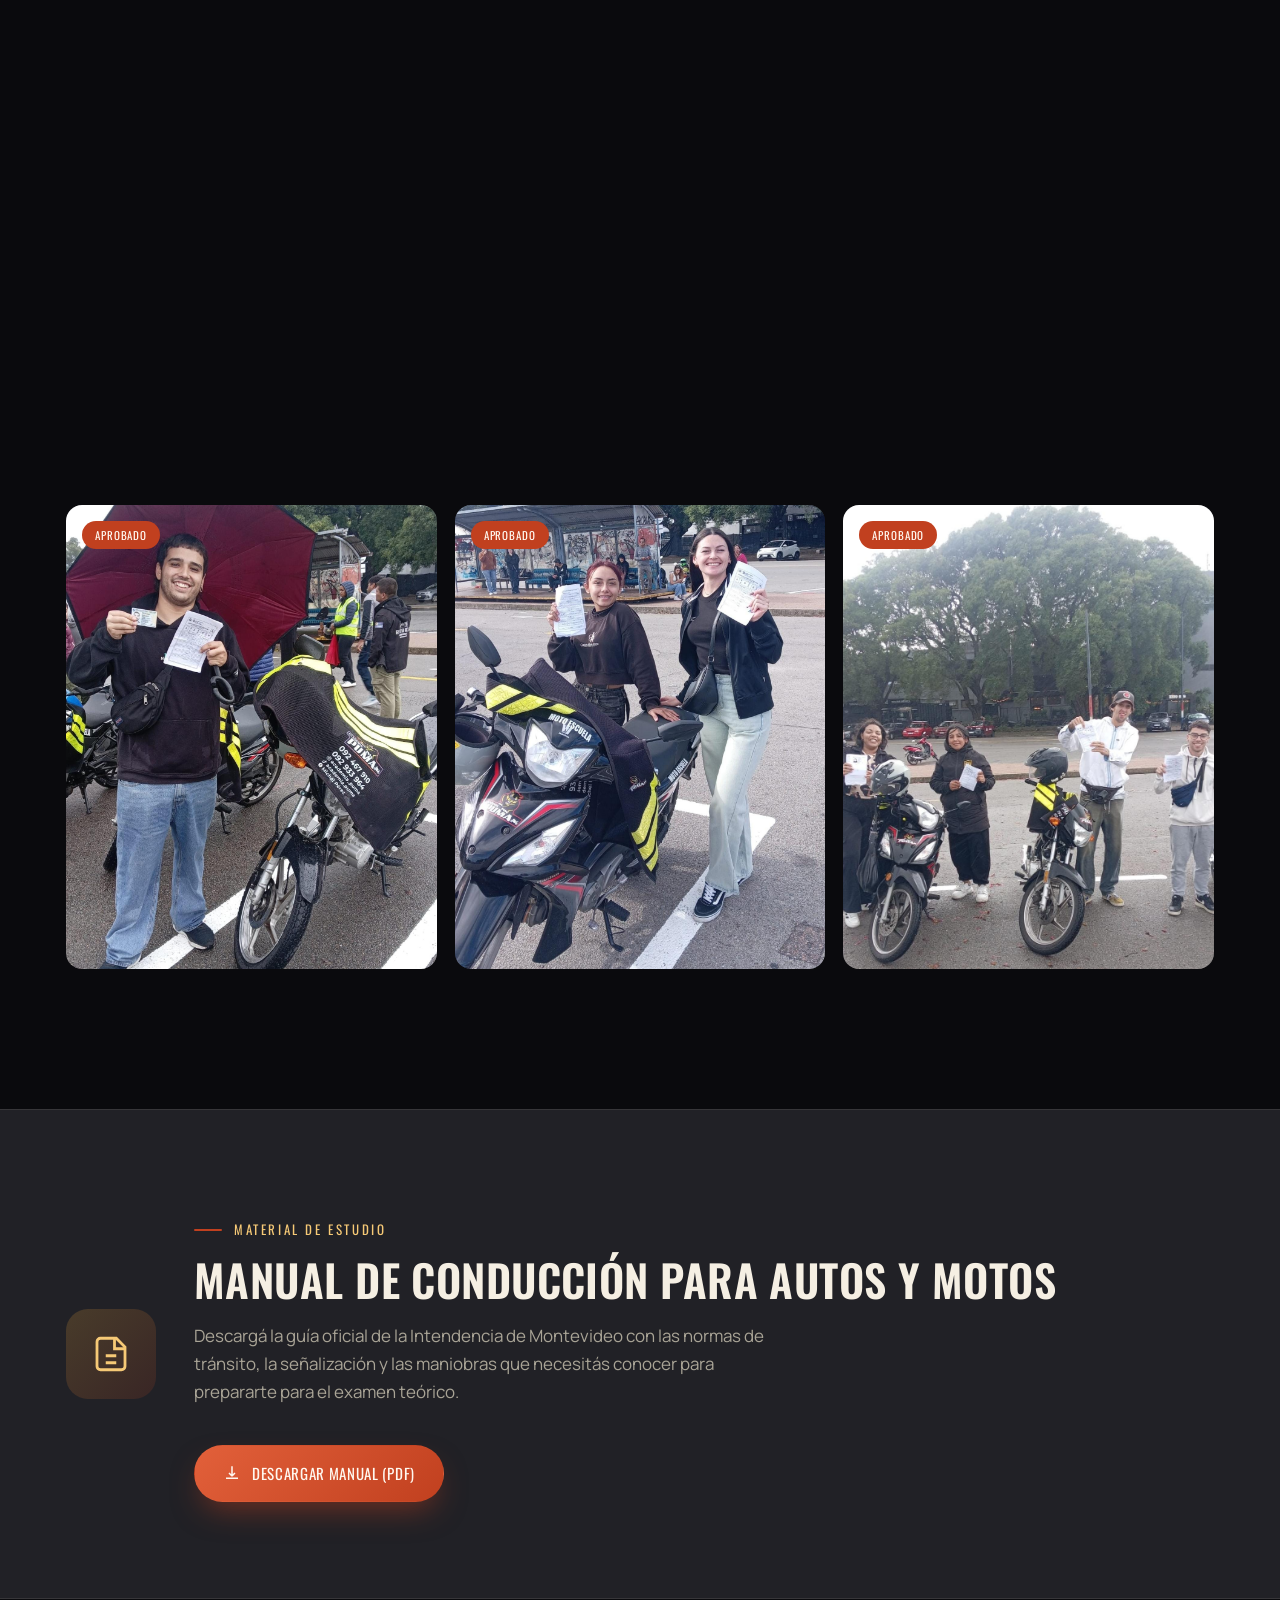
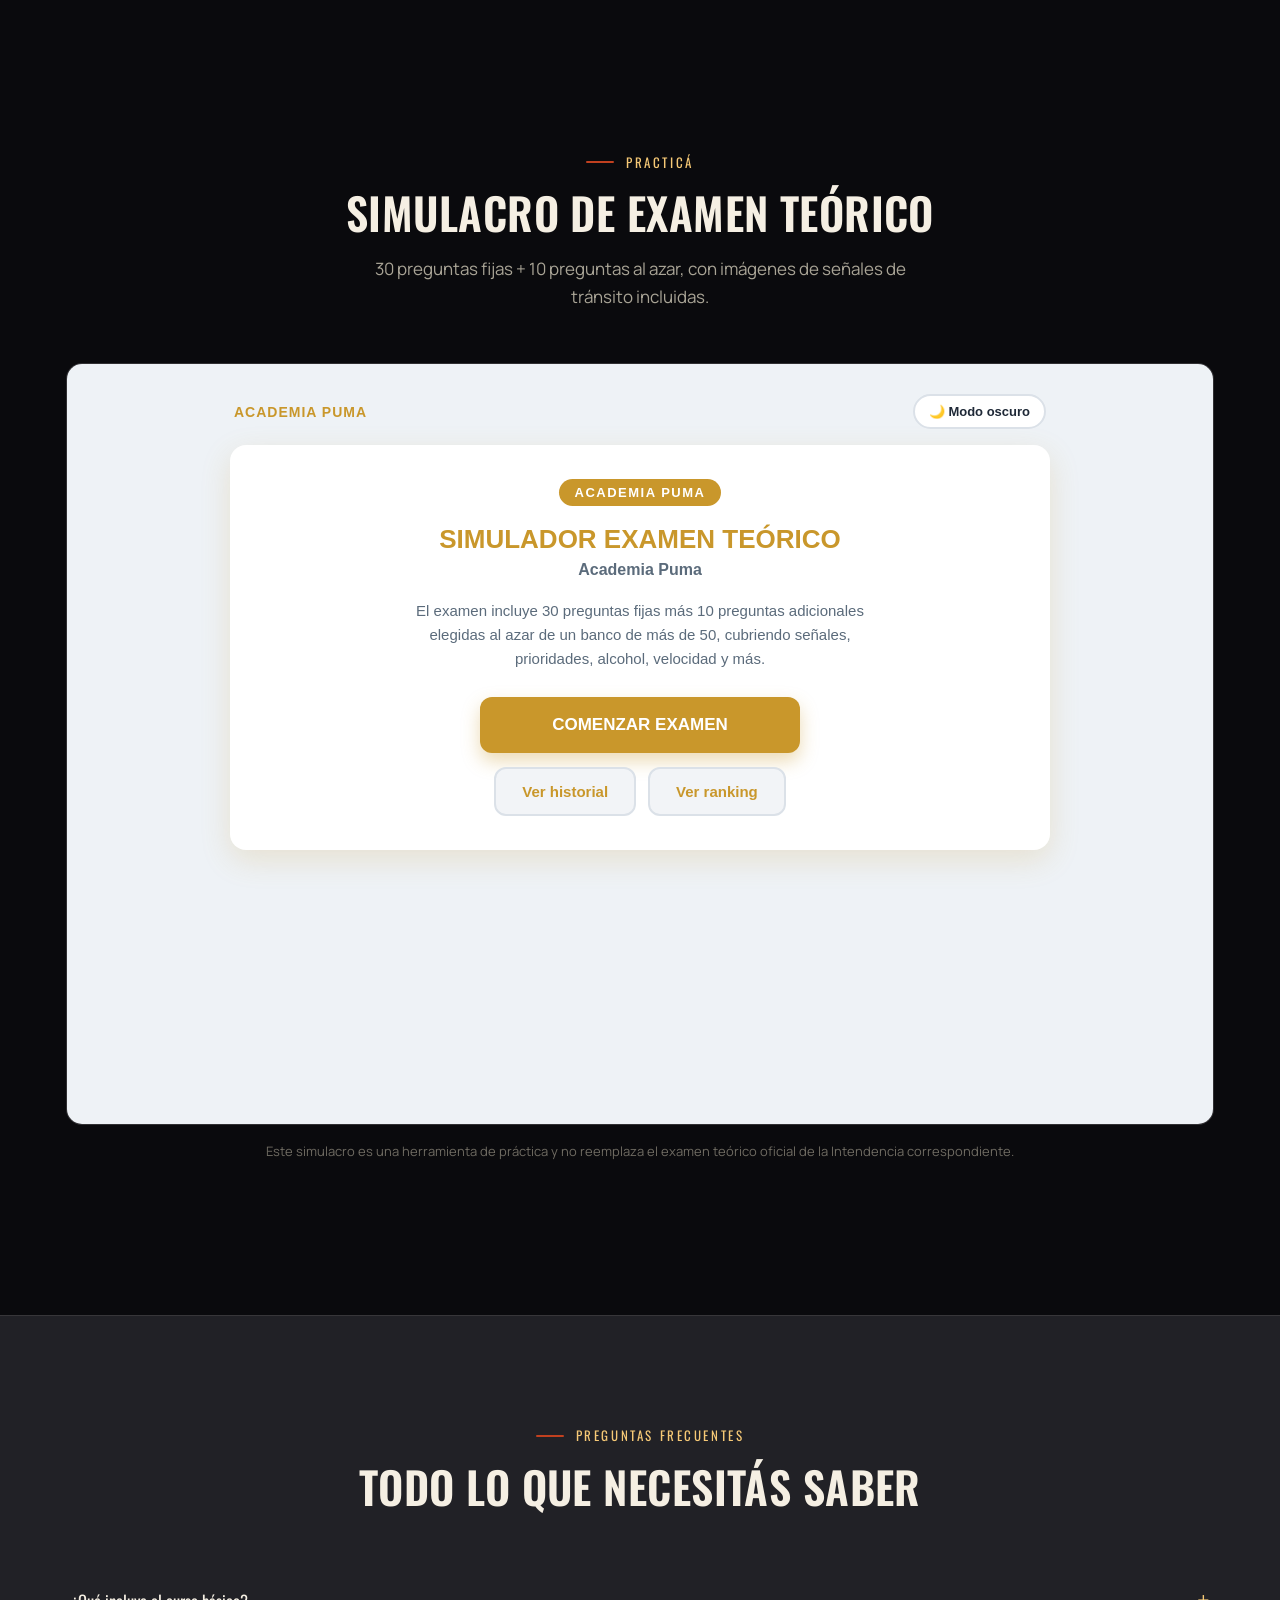
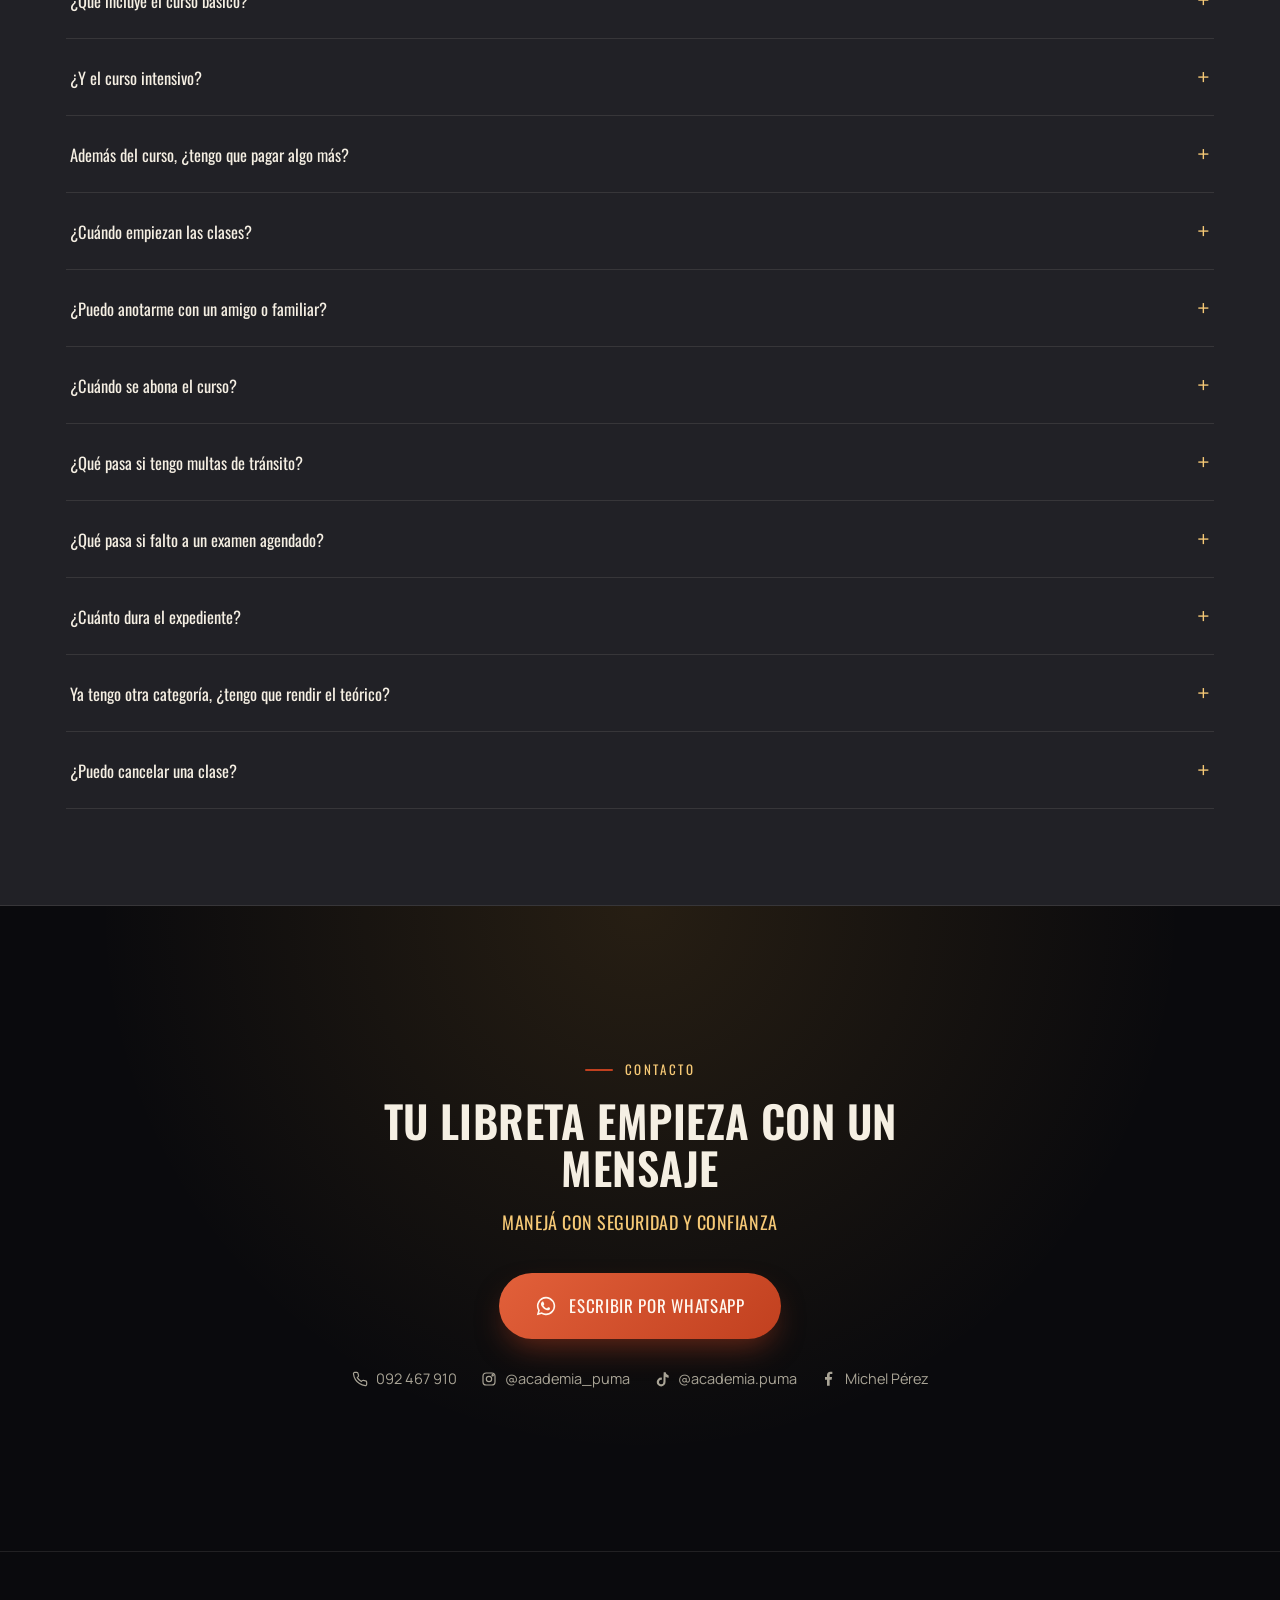
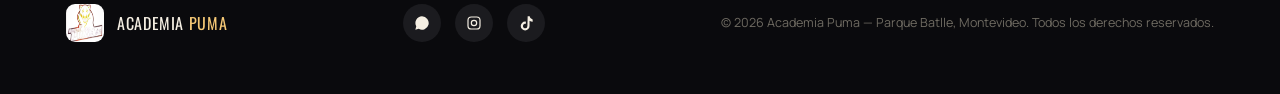
==== commit b9d5ecaf: "Add files via upload" ====
--- a/index.html
+++ b/index.html
@@ -339,7 +339,7 @@
         <div class="rule-card reveal delay-3">
           <div class="rule-icon"><svg viewBox="0 0 24 24" fill="none" stroke="currentColor" stroke-width="1.8"><rect x="5" y="3" width="14" height="18" rx="2"/><circle cx="12" cy="17" r="1"/></svg></div>
           <h4>Cédula siempre vigente</h4>
-          <p>Para concurrir a cualquier clase, necesitás tu cédula de identidad vigente.</p>
+          <p>Recordá que tanto para la inscripción como para los exámenes necesitás la cédula vigente.</p>
         </div>
       </div>
     </div>
